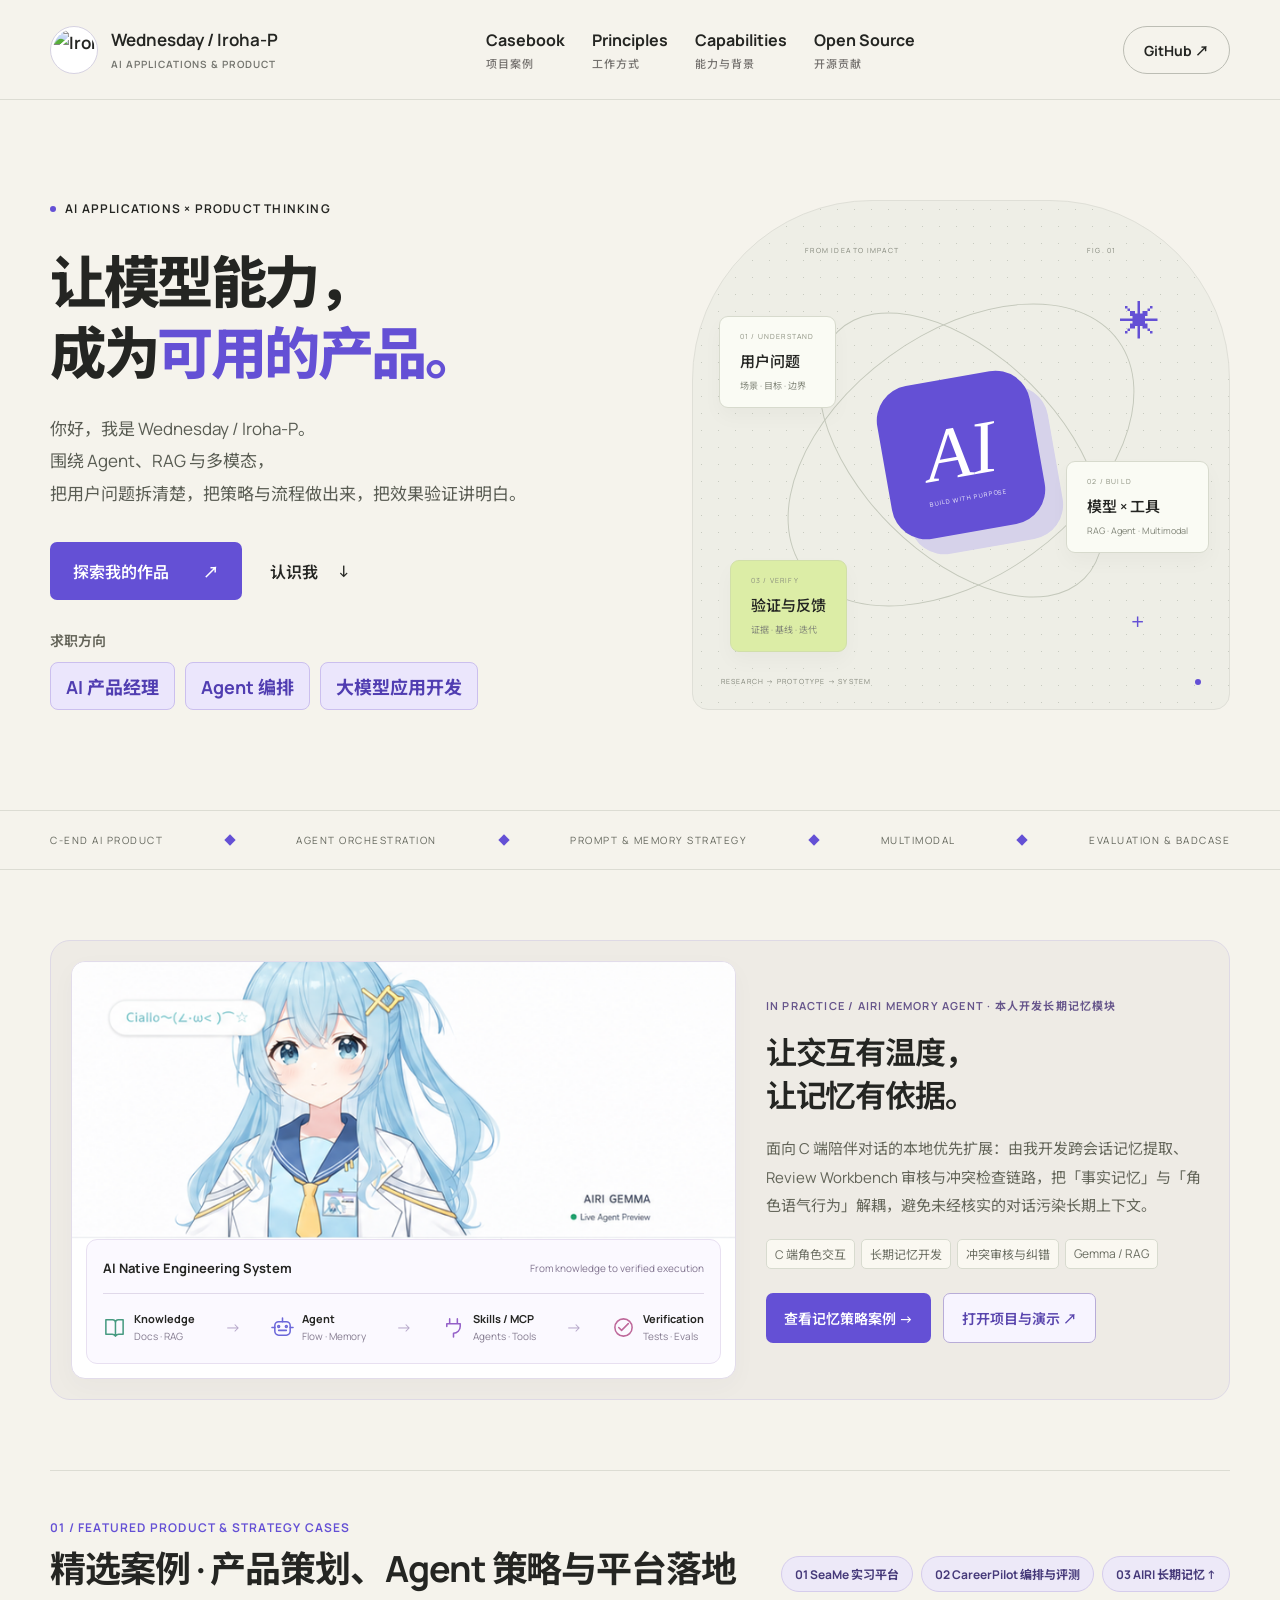
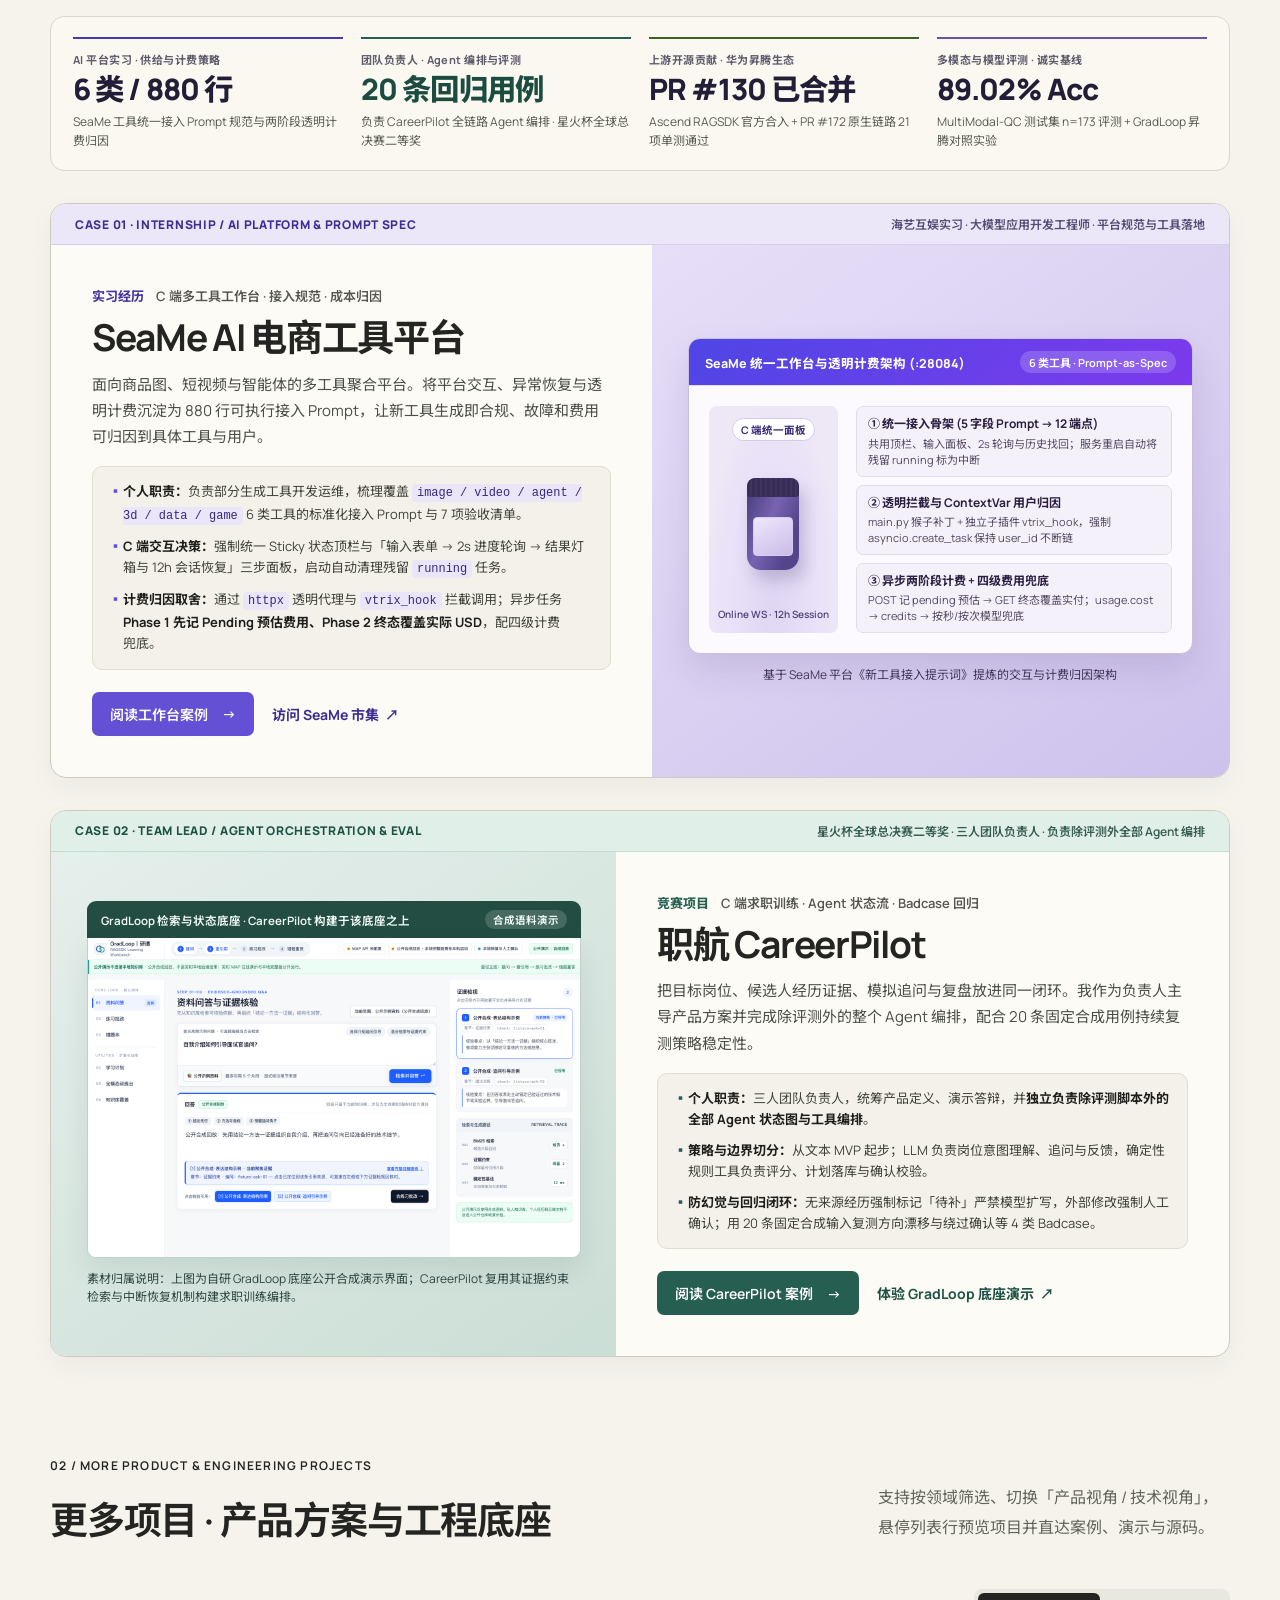
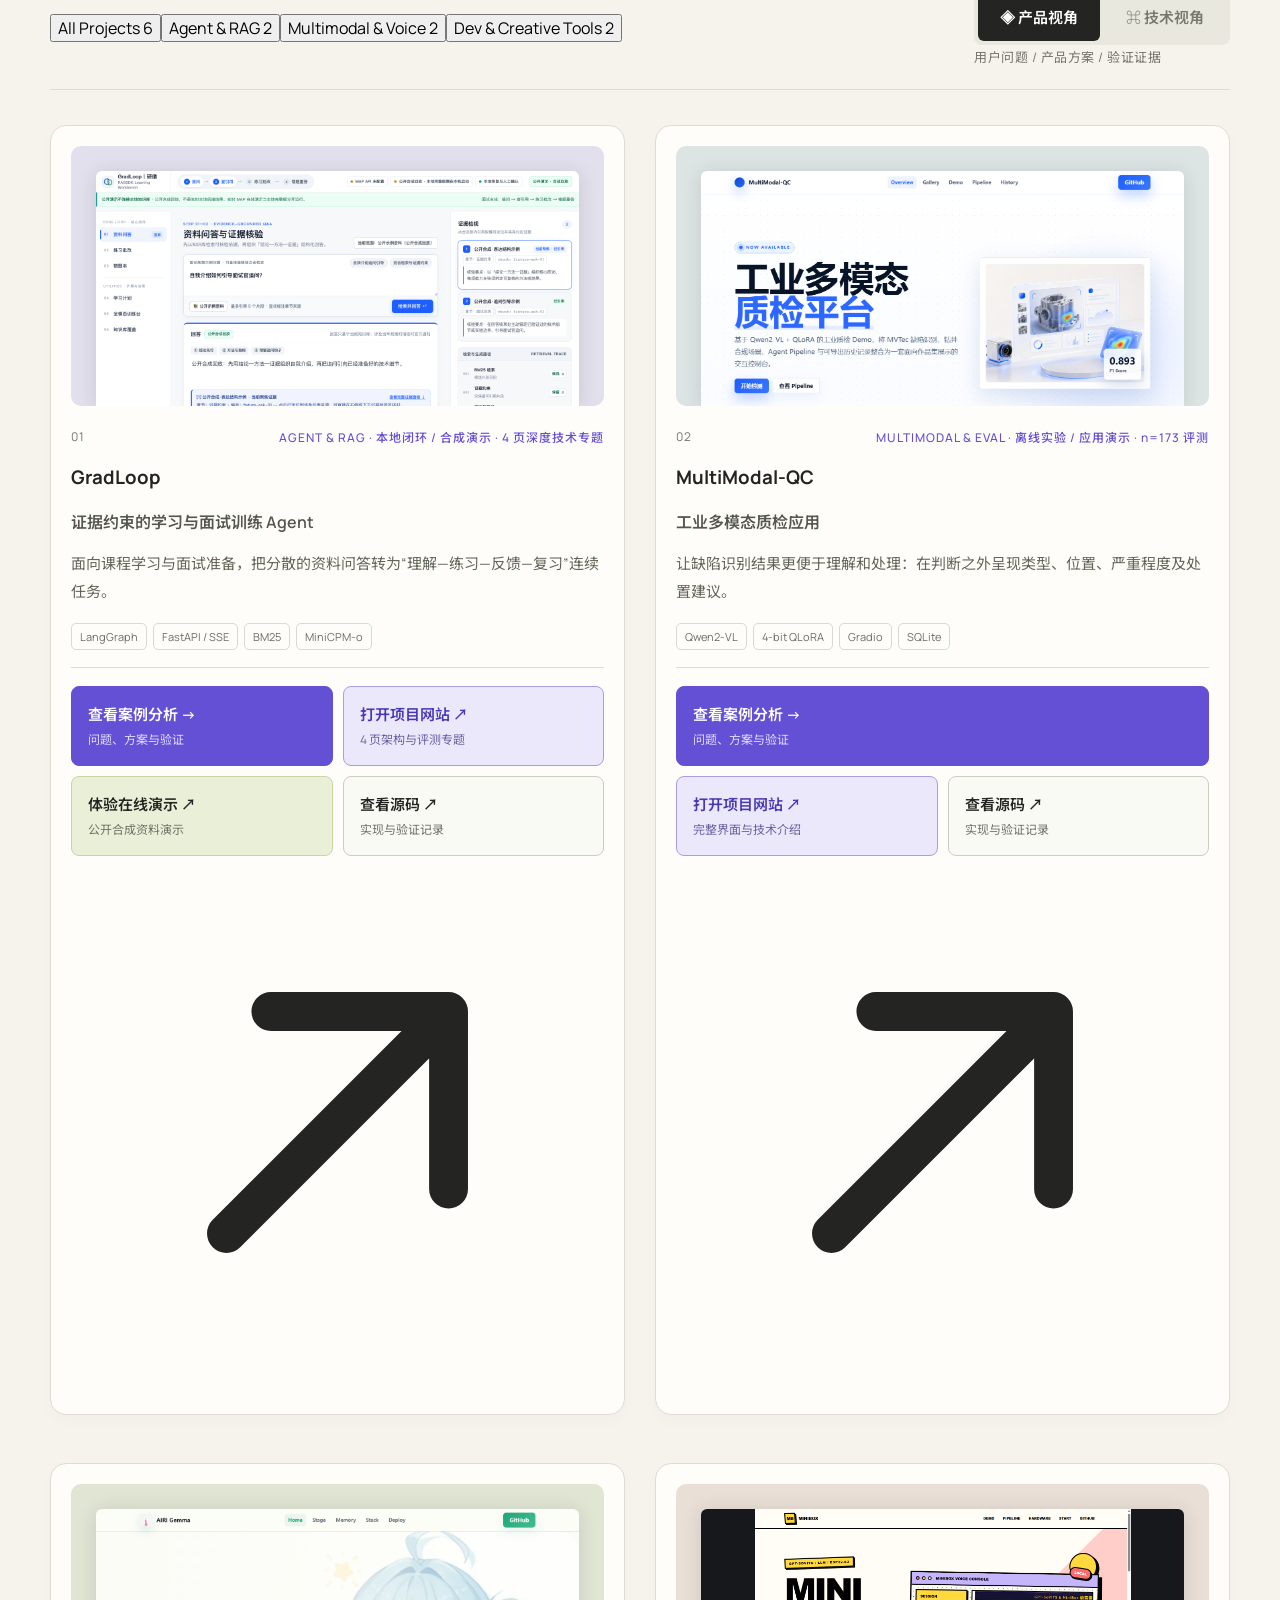
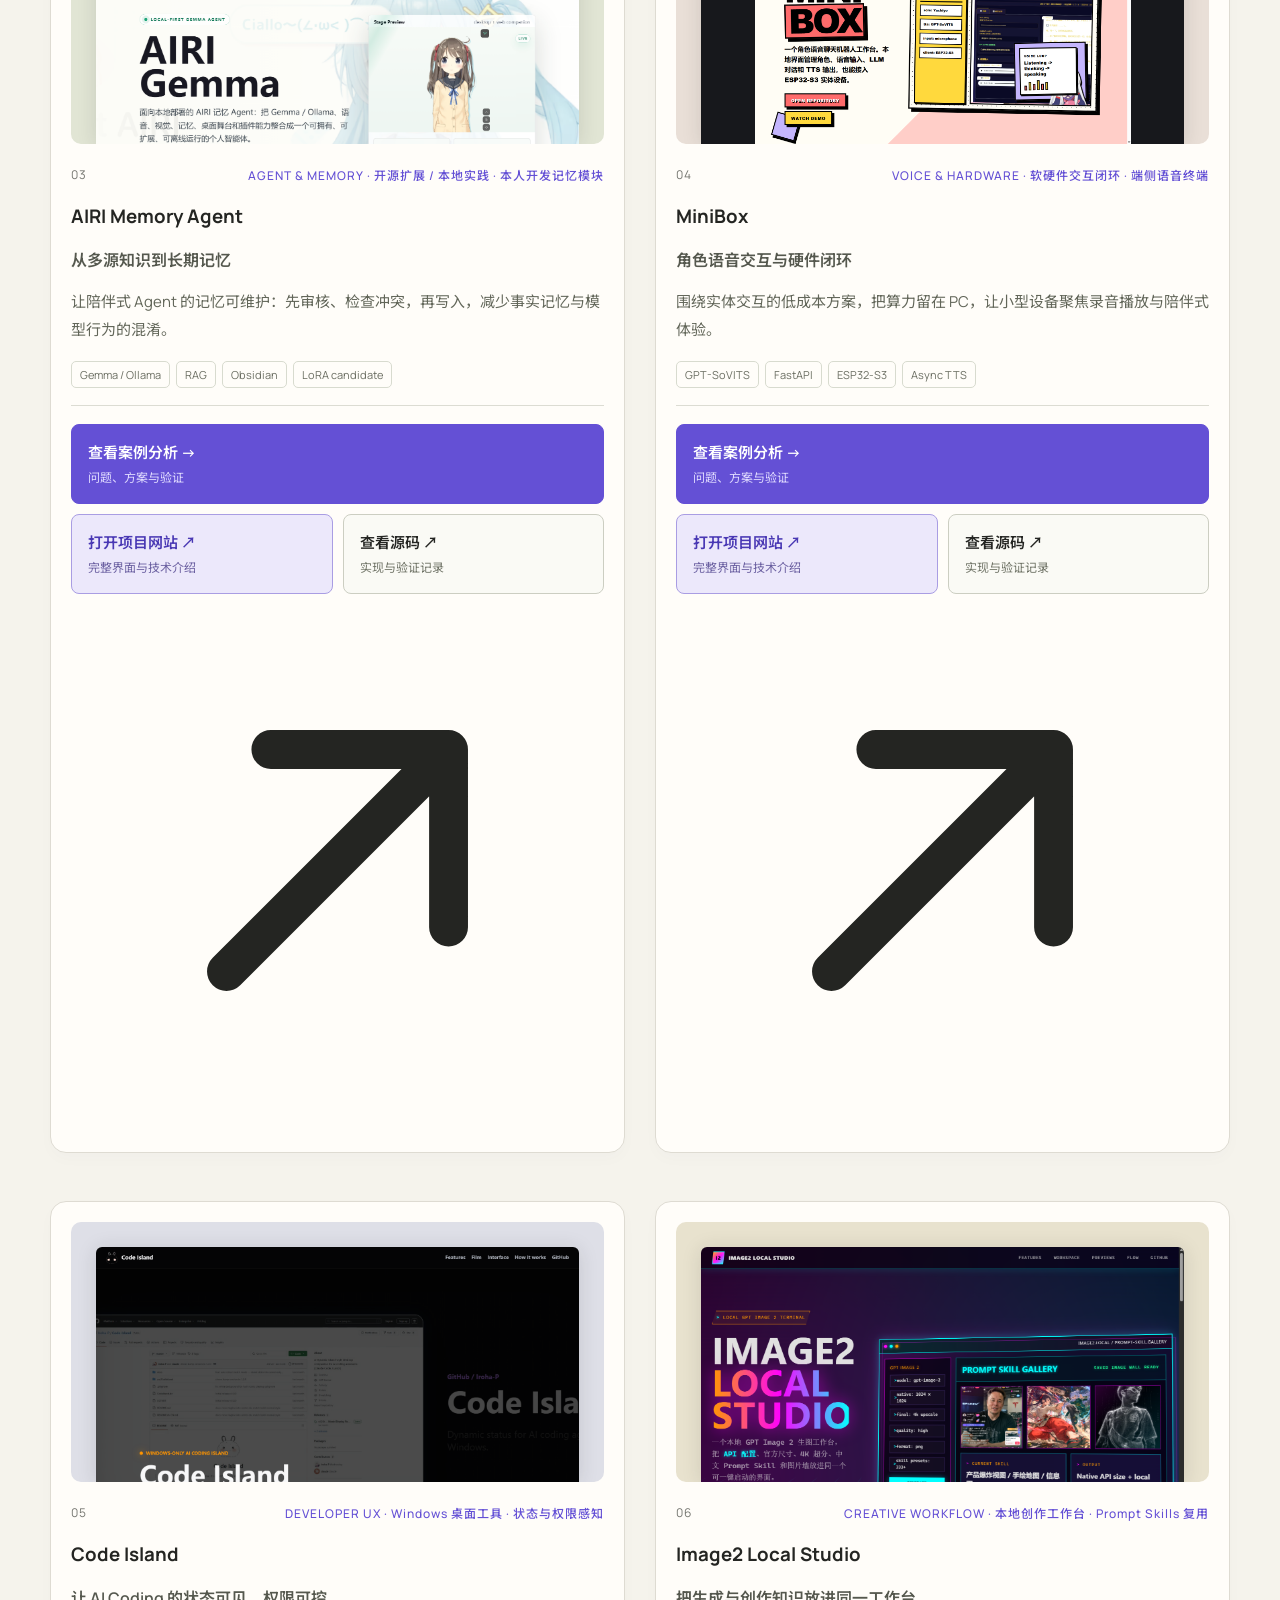
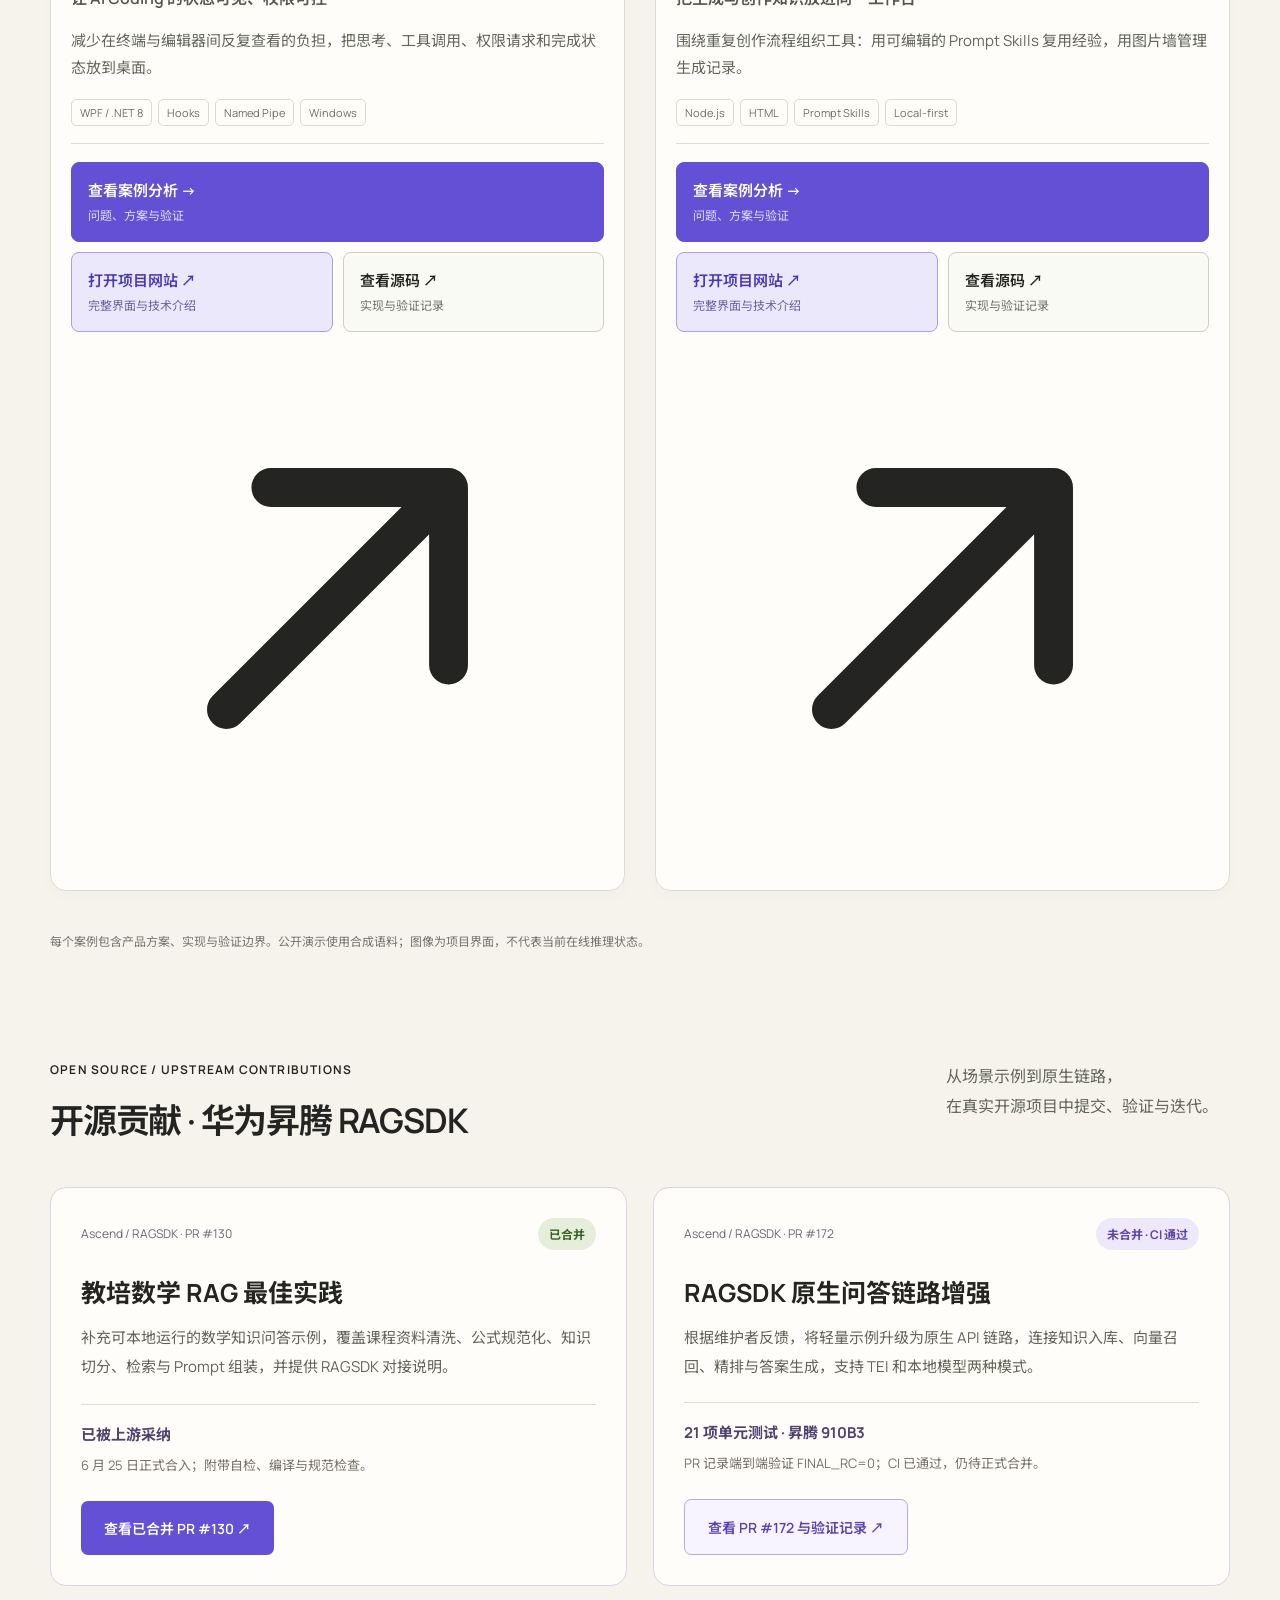
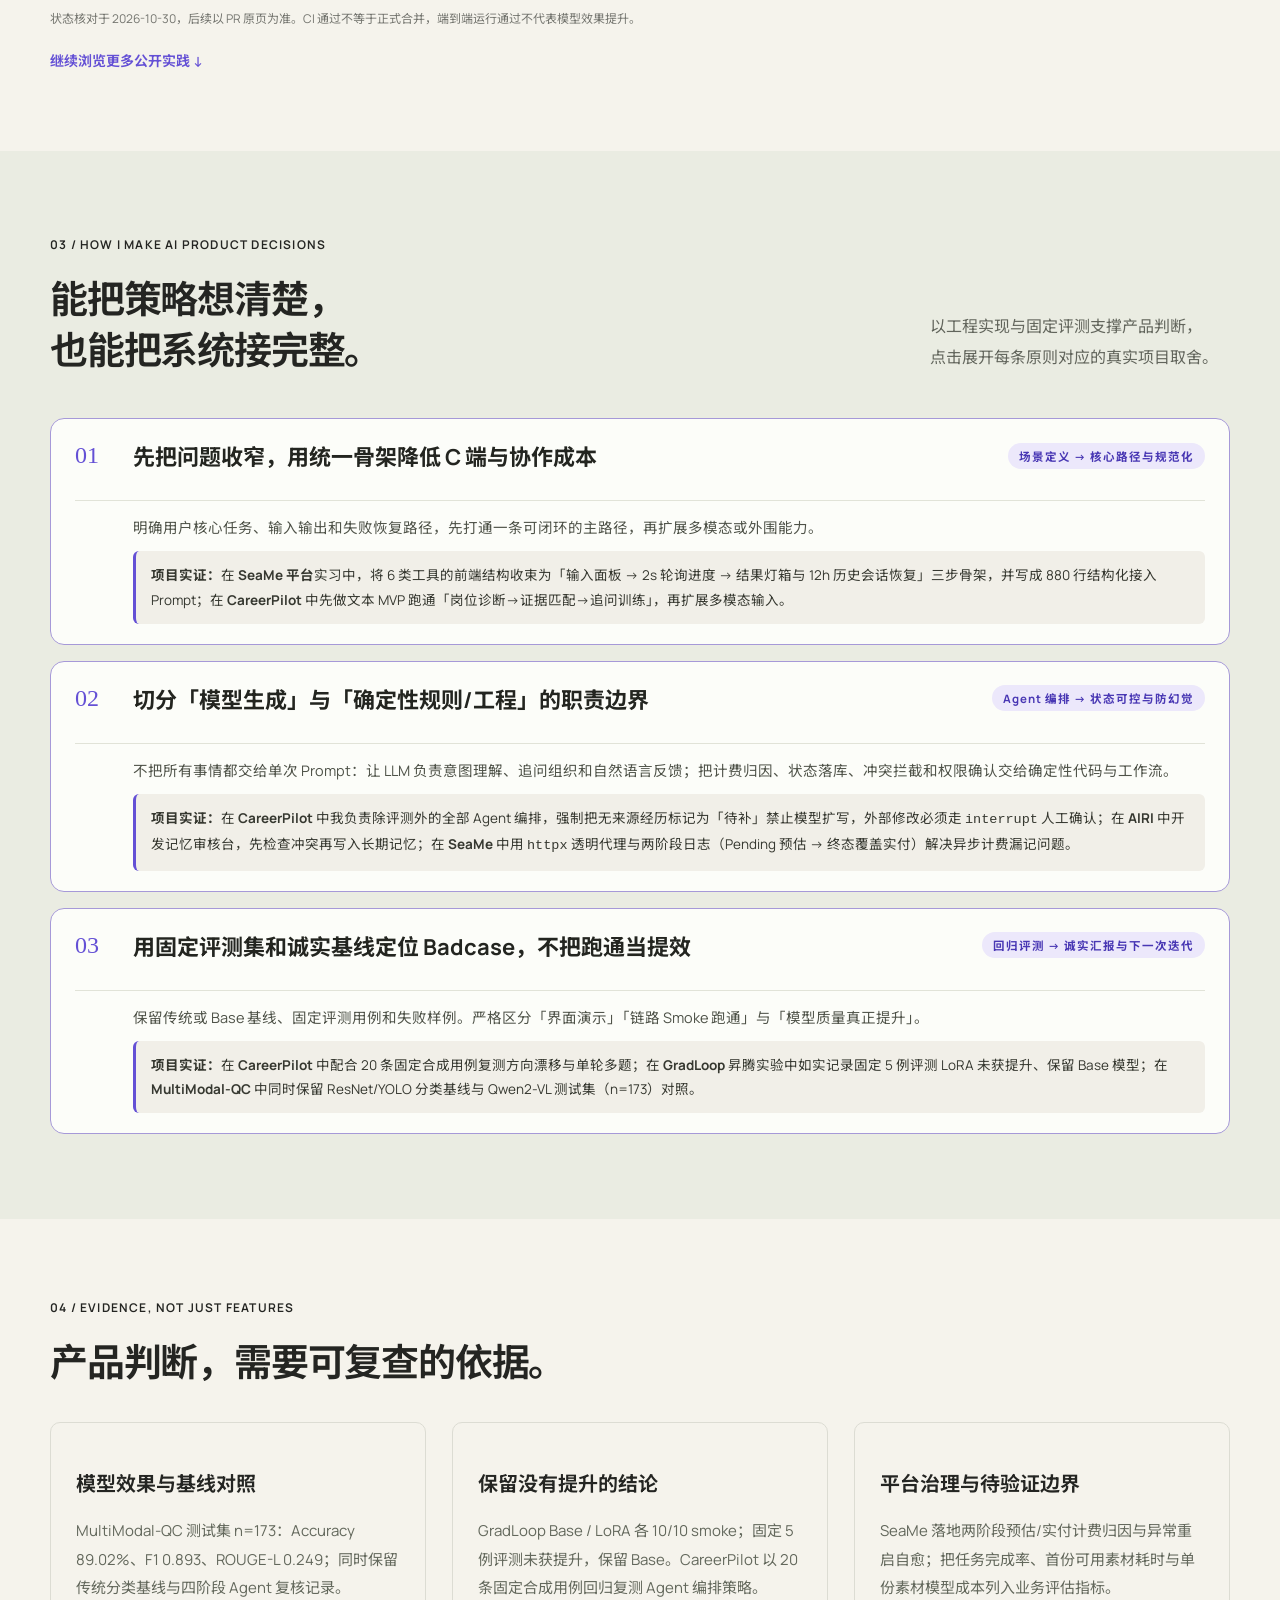
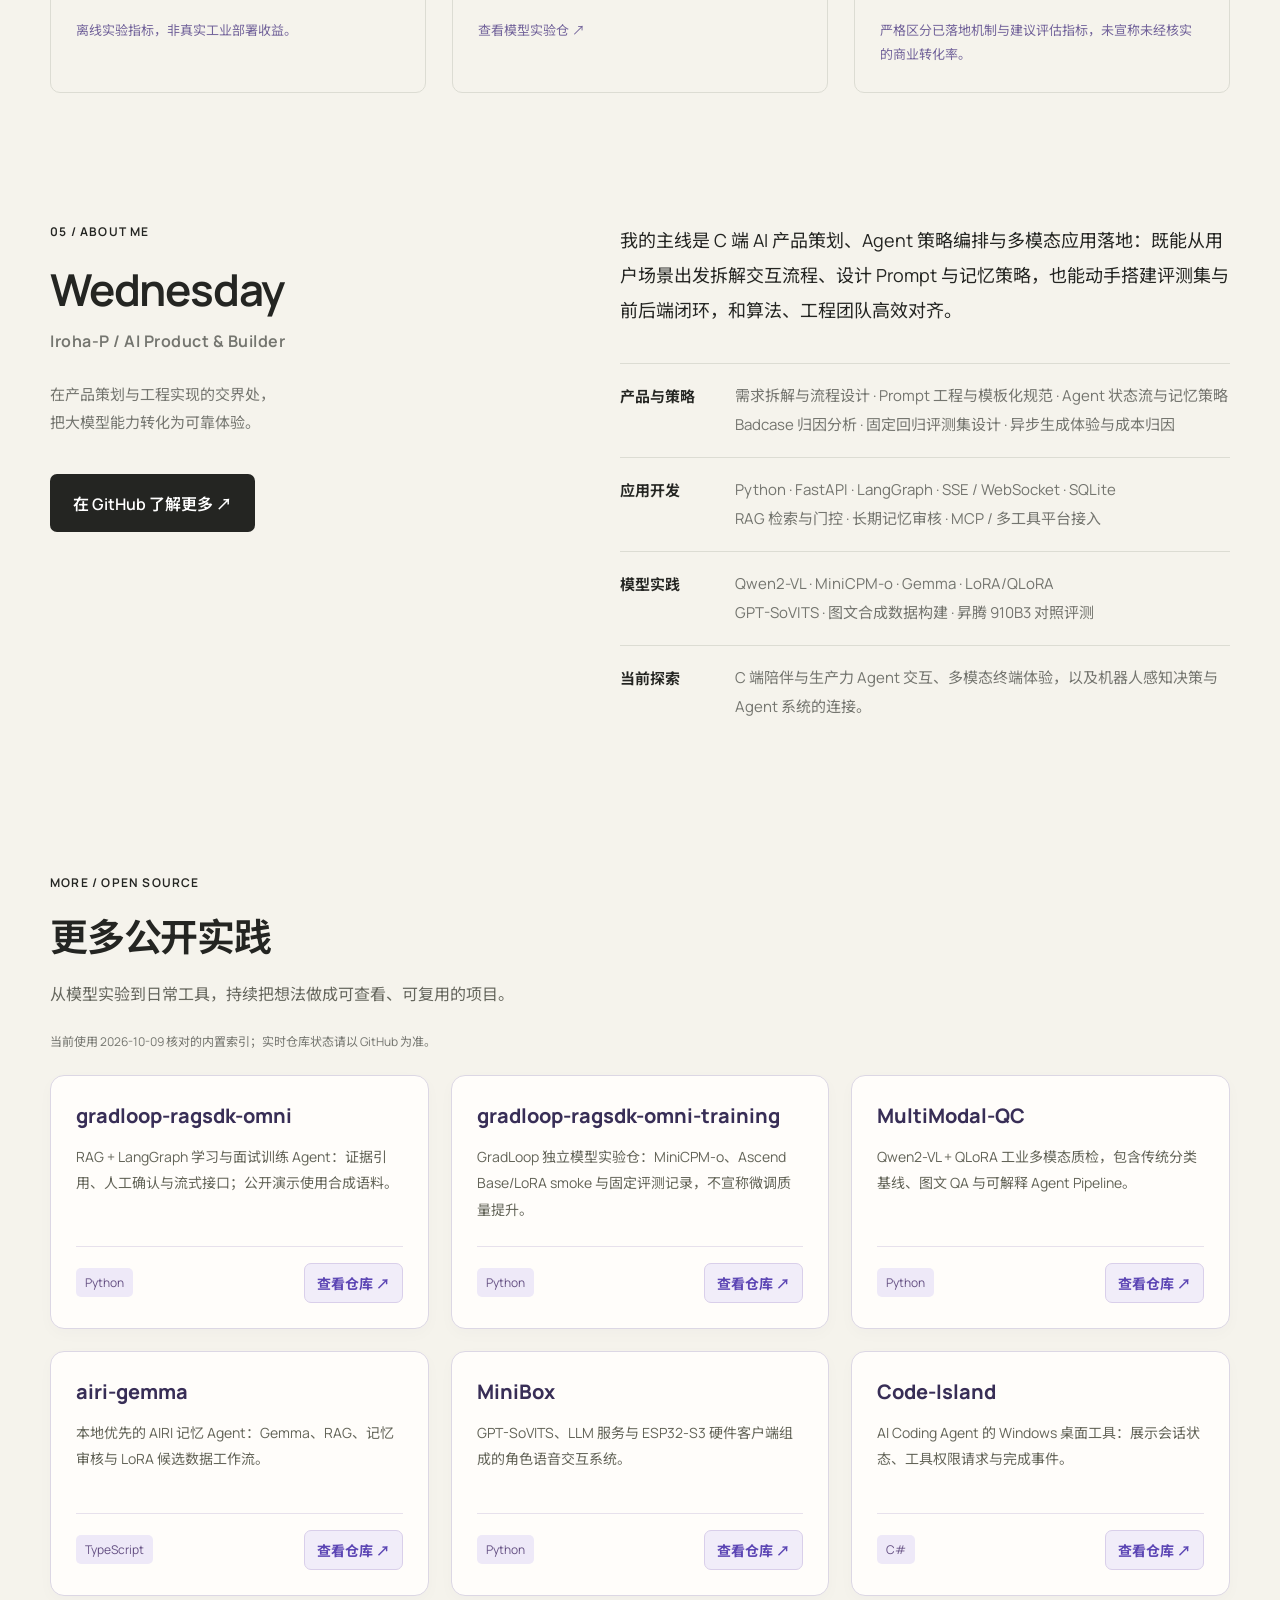
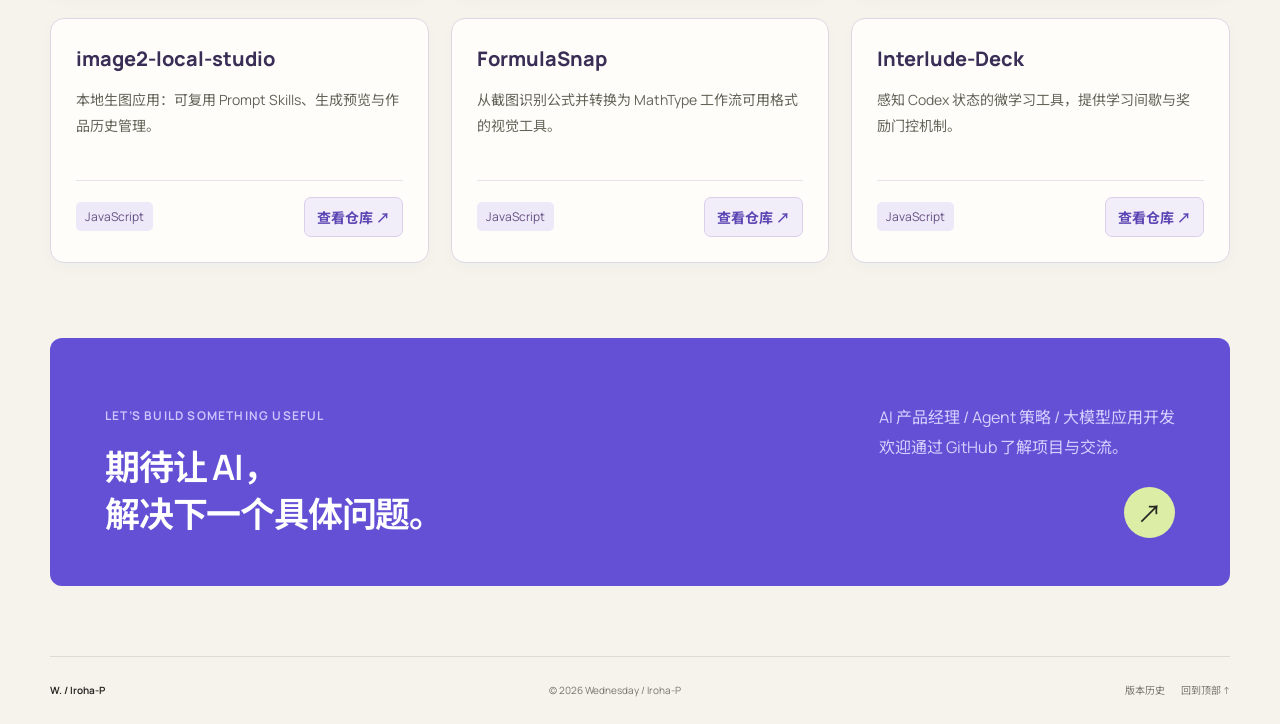
==== index.html @ 2928138f "Publish AI product manager portfolio baseline and GradLoop demo" ====
<!DOCTYPE html><html lang="zh-CN"><head><meta charset="UTF-8"><meta name="viewport" content="width=device-width,initial-scale=1"><meta name="theme-color" content="#f5f3ec"><title>Wednesday / Iroha-P | AI 产品 · 大模型应用 · Agent · 多模态</title><meta name="description" content="Wednesday / Iroha-P 的 AI 产品经理与大模型应用作品集。展示 AIRI 长期记忆交互、SeaMe AI 电商工具平台实习规范与职航 CareerPilot Agent 编排及回归评测。"><link rel="icon" href="https://avatars.githubusercontent.com/u/247766815?v=4"><link rel="stylesheet" href="styles.css">
<link rel="stylesheet" href="casebook.css"><link rel="preconnect" href="https://fonts.googleapis.com"><link rel="preconnect" href="https://fonts.gstatic.com" crossorigin><link href="https://fonts.googleapis.com/css2?family=Manrope:wght@400;500;600;700;800&family=Noto+Sans+SC:wght@400;500;600;700;800&display=swap" rel="stylesheet"></head><body>
<a class="skip" href="#featured">跳到精选案例</a>
<header><a class="brand" href="#"><img class="brand-avatar" src="https://avatars.githubusercontent.com/u/247766815?v=4" alt="Iroha-P 头像" width="48" height="48"><span>Wednesday / Iroha-P<small>AI APPLICATIONS & PRODUCT</small></span></a><nav aria-label="主导航"><a href="#featured">Casebook<small>项目案例</small></a><a href="#approach">Principles<small>工作方式</small></a><a href="#about">Capabilities<small>能力与背景</small></a><a href="#contributions">Open Source<small>开源贡献</small></a></nav><a class="nav-git" href="https://github.com/Iroha-P" target="_blank" rel="noopener">GitHub ↗</a></header>
<main>
<section class="hero wrap"><div class="hero-copy"><div class="eyebrow"><span class="dot"></span> AI APPLICATIONS × PRODUCT THINKING</div><h1>让模型能力，<br>成为<span>可用的产品。</span></h1><p class="intro">你好，我是 Wednesday / Iroha-P。<br>围绕 Agent、RAG 与多模态，<br>把用户问题拆清楚，把策略与流程做出来，把效果验证讲明白。</p><div class="hero-actions"><a class="button primary" href="#featured">探索我的作品 <span>↗</span></a><a class="text-link" href="#about">认识我 <span>↓</span></a></div><div class="roleline"><span>求职方向</span><strong>AI 产品经理</strong><strong>Agent 编排</strong><strong>大模型应用开发</strong></div></div>
<div class="hero-art" aria-label="从用户问题、知识和模型，到可验证应用的概念图"><div class="art-top"><span>FROM IDEA TO IMPACT</span><span>FIG. 01</span></div><div class="orbit orbit-a"></div><div class="orbit orbit-b"></div><div class="art-label label-a"><span>01 / UNDERSTAND</span><b>用户问题</b><small>场景 · 目标 · 边界</small></div><div class="core"><span>AI</span><small>BUILD WITH PURPOSE</small></div><div class="art-label label-b"><span>02 / BUILD</span><b>模型 × 工具</b><small>RAG · Agent · Multimodal</small></div><div class="art-label label-c"><span>03 / VERIFY</span><b>验证与反馈</b><small>证据 · 基线 · 迭代</small></div><span class="spark spark-a">✳</span><span class="spark spark-b">+</span><div class="art-bottom"><span>RESEARCH → PROTOTYPE → SYSTEM</span><span class="tiny-dot"></span></div></div></section>
<div class="ticker"><div class="wrap"><span>C-END AI PRODUCT</span><b>✳</b><span>AGENT ORCHESTRATION</span><b>✳</b><span>PROMPT &amp; MEMORY STRATEGY</span><b>✳</b><span>MULTIMODAL</span><b>✳</b><span>EVALUATION &amp; BADCASE</span></div></div>
<section class="wrap airi-feature" id="airi" aria-labelledby="airi-feature-title"><div class="airi-feature-image"><img src="assets/hero-airi-character-original.png" alt="AIRI 蓝发角色形象" width="1000" height="650" loading="lazy"><div class="airi-system-panel" aria-label="AI Native Engineering System：知识、智能体、工具与验证"><div class="airi-system-heading"><strong>AI Native Engineering System</strong><small>From knowledge to verified execution</small></div><div class="airi-system-flow"><div class="airi-system-node node-0"><svg viewBox="0 0 24 24" fill="none" stroke="currentColor" stroke-width="1.6" stroke-linecap="round" stroke-linejoin="round" aria-hidden="true"><path d="M3 4h7a3 3 0 0 1 3 3v14a4 4 0 0 0-4-2H3zM13 7a3 3 0 0 1 3-3h5v15h-4a4 4 0 0 0-4 2"/></svg><span><strong>Knowledge</strong><small>Docs · RAG</small></span></div><span class="airi-system-arrow" aria-hidden="true">→</span><div class="airi-system-node node-1"><svg viewBox="0 0 24 24" fill="none" stroke="currentColor" stroke-width="1.6" stroke-linecap="round" stroke-linejoin="round" aria-hidden="true"><rect x="4" y="6" width="16" height="14" rx="4"/><path d="M12 2v4M1 12h3m16 0h3M8 15h8"/><circle cx="8" cy="11" r="1"/><circle cx="16" cy="11" r="1"/></svg><span><strong>Agent</strong><small>Flow · Memory</small></span></div><span class="airi-system-arrow" aria-hidden="true">→</span><div class="airi-system-node node-2"><svg viewBox="0 0 24 24" fill="none" stroke="currentColor" stroke-width="1.6" stroke-linecap="round" stroke-linejoin="round" aria-hidden="true"><path d="M8 3v5m8-5v5M5 8h14v3a7 7 0 0 1-7 7v4m-7-11V8m14 3V8"/></svg><span><strong>Skills / MCP</strong><small>Agents · Tools</small></span></div><span class="airi-system-arrow" aria-hidden="true">→</span><div class="airi-system-node node-3"><svg viewBox="0 0 24 24" fill="none" stroke="currentColor" stroke-width="1.6" stroke-linecap="round" stroke-linejoin="round" aria-hidden="true"><circle cx="12" cy="12" r="9"/><path d="m7 12 3 3 7-7"/></svg><span><strong>Verification</strong><small>Tests · Evals</small></span></div></div></div></div><div class="airi-feature-copy"><div class="eyebrow">IN PRACTICE / AIRI MEMORY AGENT · 本人开发长期记忆模块</div><h2 id="airi-feature-title">让交互有温度，<br>让记忆有依据。</h2><p>面向 C 端陪伴对话的本地优先扩展：由我开发跨会话记忆提取、Review Workbench 审核与冲突检查链路，把「事实记忆」与「角色语气行为」解耦，避免未经核实的对话污染长期上下文。</p><div class="tags"><span>C 端角色交互</span><span>长期记忆开发</span><span>冲突审核与纠错</span><span>Gemma / RAG</span></div><div class="airi-feature-actions"><a class="button primary" href="cases/airi-memory.html">查看记忆策略案例 →</a><a class="button airi-site" href="https://iroha-p.github.io/airi-gemma/" target="_blank" rel="noopener">打开项目与演示 ↗</a></div></div></section>

<section id="featured" class="wrap featured-work" aria-labelledby="featured-title">
  <div class="featured-heading">
    <div>
      <div class="eyebrow">01 / FEATURED PRODUCT &amp; STRATEGY CASES</div>
      <h2 id="featured-title">精选案例 · 产品策划、Agent 策略与平台落地</h2>
    </div>
    <nav class="featured-index" aria-label="精选案例索引">
      <a href="#commerce-case">01 SeaMe 实习平台</a>
      <a href="#career-case">02 CareerPilot 编排与评测</a>
      <a href="#airi">03 AIRI 长期记忆 ↑</a>
    </nav>
  </div>

  <div class="evidence-strip" aria-label="核心能力与验证证据速览">
    <a class="evidence-stat" href="#commerce-case">
      <span class="stat-kicker">AI 平台实习 · 供给与计费策略</span>
      <strong>6 类 / 880 行</strong>
      <small>SeaMe 工具统一接入 Prompt 规范与两阶段透明计费归因</small>
    </a>
    <a class="evidence-stat" href="#career-case">
      <span class="stat-kicker">团队负责人 · Agent 编排与评测</span>
      <strong>20 条回归用例</strong>
      <small>负责 CareerPilot 全链路 Agent 编排 · 星火杯全球总决赛二等奖</small>
    </a>
    <a class="evidence-stat" href="#contributions">
      <span class="stat-kicker">上游开源贡献 · 华为昇腾生态</span>
      <strong>PR #130 已合并</strong>
      <small>Ascend RAGSDK 官方合入 + PR #172 原生链路 21 项单测通过</small>
    </a>
    <a class="evidence-stat" href="#evidence">
      <span class="stat-kicker">多模态与模型评测 · 诚实基线</span>
      <strong>89.02% Acc</strong>
      <small>MultiModal-QC 测试集 n=173 评测 + GradLoop 昇腾对照实验</small>
    </a>
  </div>

  <div class="featured-list">
    <article id="commerce-case" class="featured-case" data-cursor-label="VIEW CASE">
      <div class="case-folder-bar">
        <span class="folder-tab">CASE 01 · INTERNSHIP / AI PLATFORM &amp; PROMPT SPEC</span>
        <span class="folder-meta">海艺互娱实习 · 大模型应用开发工程师 · 平台规范与工具落地</span>
      </div>
      <div class="featured-case-grid">
        <div class="featured-copy">
          <p class="featured-context">实习经历 <span>C 端多工具工作台 · 接入规范 · 成本归因</span></p>
          <h3>SeaMe AI <span class="nowrap">电商工具平台</span></h3>
          <p class="featured-summary">面向商品图、短视频与智能体的多工具聚合平台。将平台交互、异常恢复与透明计费沉淀为 880 行可执行接入 Prompt，让新工具生成即合规、故障和费用可归因到具体工具与用户。</p>
          <ul class="case-highlights">
            <li><strong>个人职责：</strong>负责部分生成工具开发运维，梳理覆盖 <code>image / video / agent / 3d / data / game</code> 6 类工具的标准化接入 Prompt 与 7 项验收清单。</li>
            <li><strong>C 端交互决策：</strong>强制统一 Sticky 状态顶栏与「输入表单 → 2s 进度轮询 → 结果灯箱与 12h 会话恢复」三步面板，启动自动清理残留 <code>running</code> 任务。</li>
            <li><strong>计费归因取舍：</strong>通过 <code>httpx</code> 透明代理与 <code>vtrix_hook</code> 拦截调用；异步任务 <strong>Phase 1 先记 Pending 预估费用、Phase 2 终态覆盖实际 USD</strong>，配四级计费兜底。</li>
          </ul>
          <div class="featured-actions">
            <a class="button primary" href="cases/ecommerce-ai-tools.html">阅读工作台案例 <span aria-hidden="true">→</span></a>
            <a class="text-link" href="https://www.seame.ai/zh/" target="_blank" rel="noopener">访问 SeaMe 市集 <span aria-hidden="true">↗</span></a>
          </div>
        </div>
        <figure class="featured-visual commerce-visual">
          <div class="commerce-board">
            <div class="commerce-board-header">
              <span>SeaMe 统一工作台与透明计费架构 (:28084)</span>
              <span class="board-badge">6 类工具 · Prompt-as-Spec</span>
            </div>
            <div class="commerce-board-body">
              <div class="sample-product" aria-hidden="true">
                <span class="sample-tag">C 端统一面板</span>
                <i></i>
                <small>Online WS · 12h Session</small>
              </div>
              <ol class="commerce-states">
                <li><strong>① 统一接入骨架 (5 字段 Prompt → 12 端点)</strong><small>共用顶栏、输入面板、2s 轮询与历史找回；服务重启自动将残留 running 标为中断</small></li>
                <li><strong>② 透明拦截与 ContextVar 用户归因</strong><small>main.py 猴子补丁 + 独立子插件 vtrix_hook，强制 asyncio.create_task 保持 user_id 不断链</small></li>
                <li><strong>③ 异步两阶段计费 + 四级费用兜底</strong><small>POST 记 pending 预估 → GET 终态覆盖实付；usage.cost → credits → 按秒/按次模型兜底</small></li>
              </ol>
            </div>
          </div>
          <figcaption class="visual-caption">基于 SeaMe 平台《新工具接入提示词》提炼的交互与计费归因架构</figcaption>
        </figure>
      </div>
    </article>

    <article id="career-case" class="featured-case career-case" data-cursor-label="VIEW CASE">
      <div class="case-folder-bar">
        <span class="folder-tab">CASE 02 · TEAM LEAD / AGENT ORCHESTRATION &amp; EVAL</span>
        <span class="folder-meta">星火杯全球总决赛二等奖 · 三人团队负责人 · 负责除评测外全部 Agent 编排</span>
      </div>
      <div class="featured-case-grid">
        <div class="featured-copy">
          <p class="featured-context">竞赛项目 <span>C 端求职训练 · Agent 状态流 · Badcase 回归</span></p>
          <h3>职航 CareerPilot</h3>
          <p class="featured-summary">把目标岗位、候选人经历证据、模拟追问与复盘放进同一闭环。我作为负责人主导产品方案并完成除评测外的整个 Agent 编排，配合 20 条固定合成用例持续复测策略稳定性。</p>
          <ul class="case-highlights">
            <li><strong>个人职责：</strong>三人团队负责人，统筹产品定义、演示答辩，并<strong>独立负责除评测脚本外的全部 Agent 状态图与工具编排</strong>。</li>
            <li><strong>策略与边界切分：</strong>从文本 MVP 起步；LLM 负责岗位意图理解、追问与反馈，确定性规则工具负责评分、计划落库与确认校验。</li>
            <li><strong>防幻觉与回归闭环：</strong>无来源经历强制标记「待补」严禁模型扩写，外部修改强制人工确认；用 20 条固定合成输入复测方向漂移与绕过确认等 4 类 Badcase。</li>
          </ul>
          <div class="featured-actions">
            <a class="button primary" href="cases/careerpilot.html">阅读 CareerPilot 案例 <span aria-hidden="true">→</span></a>
            <a class="text-link" href="demo/gradloop/" target="_blank" rel="noopener">体验 GradLoop 底座演示 <span aria-hidden="true">↗</span></a>
          </div>
        </div>
        <figure class="featured-visual career-visual">
          <div class="visual-window-bar">
            <span>GradLoop 检索与状态底座 · CareerPilot 构建于该底座之上</span>
            <span>合成语料演示</span>
          </div>
          <img src="assets/gradloop-public-qa.png" alt="GradLoop 底座展示问答和资料来源的公开演示界面" width="1440" height="1024" loading="lazy">
          <figcaption>素材归属说明：上图为自研 GradLoop 底座公开合成演示界面；CareerPilot 复用其证据约束检索与中断恢复机制构建求职训练编排。</figcaption>
        </figure>
      </div>
    </article>
  </div>
</section>

<section class="wrap work" id="work"><div class="section-head"><div><div class="eyebrow">02 / MORE PRODUCT &amp; ENGINEERING PROJECTS</div><h2>更多项目 · 产品方案与工程底座</h2></div><p>支持按领域筛选、切换「产品视角 / 技术视角」，<br>悬停列表行预览项目并直达案例、演示与源码。</p></div><div class="work-toolbar few-filter-bar"><div class="few-filter-group" role="group" aria-label="按项目领域筛选"><button type="button" class="filter-pill is-active" data-filter="all">All Projects <span>6</span></button><button type="button" class="filter-pill" data-filter="agent">Agent &amp; RAG <span>2</span></button><button type="button" class="filter-pill" data-filter="multimodal">Multimodal &amp; Voice <span>2</span></button><button type="button" class="filter-pill" data-filter="tooling">Dev &amp; Creative Tools <span>2</span></button></div><div class="work-view-group"><div class="tabs" role="tablist" aria-label="作品阅读视角"><button id="pm-tab" role="tab" aria-selected="true" aria-controls="projects" data-role="pm">◈ 产品视角</button><button id="dev-tab" role="tab" aria-selected="false" aria-controls="projects" data-role="dev" tabindex="-1">⌘ 技术视角</button></div><span id="view-note">用户问题 / 产品方案 / 验证证据</span></div></div><div id="projects" class="projects few-launches-list" role="tabpanel" aria-labelledby="pm-tab"><article class="project-card few-launch-row" data-category="agent" data-cursor-label="VIEW WORK"><div class="row-glow" aria-hidden="true"></div><a class="project-media" style="--color:#e3e0ed;display:block" href="cases/gradloop.html" aria-label="查看 GradLoop 案例"><img src="assets/gradloop-public-qa.png" alt="GradLoop 项目界面截图" loading="lazy" width="1000" height="650"></a><div class="few-row-main"><div class="project-topline"><span class="case-number index">01</span><b>AGENT &amp; RAG · 本地闭环 / 合成演示 · 4 页深度技术专题</b></div><div class="few-row-heading"><h3>GradLoop</h3><p class="project-sub">证据约束的学习与面试训练 Agent</p></div><p class="project-copy" data-product="面向课程学习与面试准备，把分散的资料问答转为“理解—练习—反馈—复习”连续任务。" data-engineering="以可追溯检索连接问答、计划、练习与复习；保存跨请求业务状态，让执行过程可观察、可恢复。">面向课程学习与面试准备，把分散的资料问答转为“理解—练习—反馈—复习”连续任务。</p><div class="tags"><span>LangGraph</span><span>FastAPI / SSE</span><span>BM25</span><span>MiniCPM-o</span></div><div class="project-links"><a class="case-action" href="cases/gradloop.html"><span>查看案例分析 →</span><small>问题、方案与验证</small></a><a class="site-action" href="projects/gradloop/" target="_blank" rel="noopener"><span>打开项目网站 ↗</span><small>4 页架构与评测专题</small></a><a class="demo-action" href="demo/gradloop/" target="_blank" rel="noopener"><span>体验在线演示 ↗</span><small>公开合成资料演示</small></a><a class="repo" href="https://github.com/Iroha-P/gradloop-ragsdk-omni" target="_blank" rel="noopener"><span>查看源码 ↗</span><small>实现与验证记录</small></a></div></div><a class="few-row-arrow" href="cases/gradloop.html" aria-label="打开 GradLoop 案例详情"><svg viewBox="0 0 24 24" fill="none" stroke="currentColor" stroke-width="1.75" stroke-linecap="round" stroke-linejoin="round" aria-hidden="true"><path d="M7 17L17 7M9 7h8v8"/></svg></a></article><article class="project-card few-launch-row" data-category="multimodal" data-cursor-label="VIEW WORK"><div class="row-glow" aria-hidden="true"></div><a class="project-media" style="--color:#dde5e4;display:block" href="cases/multimodal-qc.html" aria-label="查看 MultiModal-QC 案例"><img src="assets/multimodal-qc.png" alt="MultiModal-QC 项目界面截图" loading="lazy" width="1000" height="650"></a><div class="few-row-main"><div class="project-topline"><span class="case-number index">02</span><b>MULTIMODAL &amp; EVAL · 离线实验 / 应用演示 · n=173 评测</b></div><div class="few-row-heading"><h3>MultiModal-QC</h3><p class="project-sub">工业多模态质检应用</p></div><p class="project-copy" data-product="让缺陷识别结果更便于理解和处理：在判断之外呈现类型、位置、严重程度及处置建议。" data-engineering="把 MVTec-AD 转为 1,725 条图文 QA，连接多模态训练、四阶段 Agent Pipeline 与推理结果记录。">让缺陷识别结果更便于理解和处理：在判断之外呈现类型、位置、严重程度及处置建议。</p><div class="tags"><span>Qwen2-VL</span><span>4-bit QLoRA</span><span>Gradio</span><span>SQLite</span></div><div class="project-links"><a class="case-action" href="cases/multimodal-qc.html"><span>查看案例分析 →</span><small>问题、方案与验证</small></a><a class="site-action" href="https://iroha-p.github.io/MultiModal-QC/" target="_blank" rel="noopener"><span>打开项目网站 ↗</span><small>完整界面与技术介绍</small></a><a class="repo" href="https://github.com/Iroha-P/MultiModal-QC" target="_blank" rel="noopener"><span>查看源码 ↗</span><small>实现与验证记录</small></a></div></div><a class="few-row-arrow" href="cases/multimodal-qc.html" aria-label="打开 MultiModal-QC 案例详情"><svg viewBox="0 0 24 24" fill="none" stroke="currentColor" stroke-width="1.75" stroke-linecap="round" stroke-linejoin="round" aria-hidden="true"><path d="M7 17L17 7M9 7h8v8"/></svg></a></article><article class="project-card few-launch-row" data-category="agent" data-cursor-label="VIEW WORK"><div class="row-glow" aria-hidden="true"></div><a class="project-media" style="--color:#e1e5d4;display:block" href="cases/airi-memory.html" aria-label="查看 AIRI Memory Agent 案例"><img src="assets/airi-gemma.png" alt="AIRI Memory Agent 项目界面截图" loading="lazy" width="1000" height="650"></a><div class="few-row-main"><div class="project-topline"><span class="case-number index">03</span><b>AGENT &amp; MEMORY · 开源扩展 / 本地实践 · 本人开发记忆模块</b></div><div class="few-row-heading"><h3>AIRI Memory Agent</h3><p class="project-sub">从多源知识到长期记忆</p></div><p class="project-copy" data-product="让陪伴式 Agent 的记忆可维护：先审核、检查冲突，再写入，减少事实记忆与模型行为的混淆。" data-engineering="连接本地反应、长期记忆与云端增强；将审核后的多源内容沉淀为记忆与训练候选数据。">让陪伴式 Agent 的记忆可维护：先审核、检查冲突，再写入，减少事实记忆与模型行为的混淆。</p><div class="tags"><span>Gemma / Ollama</span><span>RAG</span><span>Obsidian</span><span>LoRA candidate</span></div><div class="project-links"><a class="case-action" href="cases/airi-memory.html"><span>查看案例分析 →</span><small>问题、方案与验证</small></a><a class="site-action" href="https://iroha-p.github.io/airi-gemma/" target="_blank" rel="noopener"><span>打开项目网站 ↗</span><small>完整界面与技术介绍</small></a><a class="repo" href="https://github.com/Iroha-P/airi-gemma" target="_blank" rel="noopener"><span>查看源码 ↗</span><small>实现与验证记录</small></a></div></div><a class="few-row-arrow" href="cases/airi-memory.html" aria-label="打开 AIRI Memory Agent 案例详情"><svg viewBox="0 0 24 24" fill="none" stroke="currentColor" stroke-width="1.75" stroke-linecap="round" stroke-linejoin="round" aria-hidden="true"><path d="M7 17L17 7M9 7h8v8"/></svg></a></article><article class="project-card few-launch-row" data-category="multimodal" data-cursor-label="VIEW WORK"><div class="row-glow" aria-hidden="true"></div><a class="project-media media-contain" style="--color:#e9dfd7;display:block" href="cases/minibox.html" aria-label="查看 MiniBox 案例"><img src="assets/minibox.png" alt="MiniBox 项目界面截图" loading="lazy" width="1000" height="650"></a><div class="few-row-main"><div class="project-topline"><span class="case-number index">04</span><b>VOICE &amp; HARDWARE · 软硬件交互闭环 · 端侧语音终端</b></div><div class="few-row-heading"><h3>MiniBox</h3><p class="project-sub">角色语音交互与硬件闭环</p></div><p class="project-copy" data-product="围绕实体交互的低成本方案，把算力留在 PC，让小型设备聚焦录音播放与陪伴式体验。" data-engineering="将语音克隆封装为异步服务，打通端侧录音、PC 推理和端侧播放，连接多轮角色对话。">围绕实体交互的低成本方案，把算力留在 PC，让小型设备聚焦录音播放与陪伴式体验。</p><div class="tags"><span>GPT-SoVITS</span><span>FastAPI</span><span>ESP32-S3</span><span>Async TTS</span></div><div class="project-links"><a class="case-action" href="cases/minibox.html"><span>查看案例分析 →</span><small>问题、方案与验证</small></a><a class="site-action" href="https://iroha-p.github.io/MiniBox/" target="_blank" rel="noopener"><span>打开项目网站 ↗</span><small>完整界面与技术介绍</small></a><a class="repo" href="https://github.com/Iroha-P/MiniBox" target="_blank" rel="noopener"><span>查看源码 ↗</span><small>实现与验证记录</small></a></div></div><a class="few-row-arrow" href="cases/minibox.html" aria-label="打开 MiniBox 案例详情"><svg viewBox="0 0 24 24" fill="none" stroke="currentColor" stroke-width="1.75" stroke-linecap="round" stroke-linejoin="round" aria-hidden="true"><path d="M7 17L17 7M9 7h8v8"/></svg></a></article><article class="project-card few-launch-row" data-category="tooling" data-cursor-label="VIEW WORK"><div class="row-glow" aria-hidden="true"></div><a class="project-media" style="--color:#dedfe7;display:block" href="cases/code-island.html" aria-label="查看 Code Island 案例"><img src="assets/code-island.png" alt="Code Island 项目界面截图" loading="lazy" width="1000" height="650"></a><div class="few-row-main"><div class="project-topline"><span class="case-number index">05</span><b>DEVELOPER UX · Windows 桌面工具 · 状态与权限感知</b></div><div class="few-row-heading"><h3>Code Island</h3><p class="project-sub">让 AI Coding 的状态可见、权限可控</p></div><p class="project-copy" data-product="减少在终端与编辑器间反复查看的负担，把思考、工具调用、权限请求和完成状态放到桌面。" data-engineering="以 Hook、Python 和 Named Pipe 解耦 Agent 事件与桌面 UI，集中展示多会话运行状态。">减少在终端与编辑器间反复查看的负担，把思考、工具调用、权限请求和完成状态放到桌面。</p><div class="tags"><span>WPF / .NET 8</span><span>Hooks</span><span>Named Pipe</span><span>Windows</span></div><div class="project-links"><a class="case-action" href="cases/code-island.html"><span>查看案例分析 →</span><small>问题、方案与验证</small></a><a class="site-action" href="https://iroha-p.github.io/Code-Island/" target="_blank" rel="noopener"><span>打开项目网站 ↗</span><small>完整界面与技术介绍</small></a><a class="repo" href="https://github.com/Iroha-P/Code-Island" target="_blank" rel="noopener"><span>查看源码 ↗</span><small>实现与验证记录</small></a></div></div><a class="few-row-arrow" href="cases/code-island.html" aria-label="打开 Code Island 案例详情"><svg viewBox="0 0 24 24" fill="none" stroke="currentColor" stroke-width="1.75" stroke-linecap="round" stroke-linejoin="round" aria-hidden="true"><path d="M7 17L17 7M9 7h8v8"/></svg></a></article><article class="project-card few-launch-row" data-category="tooling" data-cursor-label="VIEW WORK"><div class="row-glow" aria-hidden="true"></div><a class="project-media" style="--color:#e8e2ce;display:block" href="cases/image-studio.html" aria-label="查看 Image2 Local Studio 案例"><img src="assets/image2-local-studio.png" alt="Image2 Local Studio 项目界面截图" loading="lazy" width="1000" height="650"></a><div class="few-row-main"><div class="project-topline"><span class="case-number index">06</span><b>CREATIVE WORKFLOW · 本地创作工作台 · Prompt Skills 复用</b></div><div class="few-row-heading"><h3>Image2 Local Studio</h3><p class="project-sub">把生成与创作知识放进同一工作台</p></div><p class="project-copy" data-product="围绕重复创作流程组织工具：用可编辑的 Prompt Skills 复用经验，用图片墙管理生成记录。" data-engineering="整合 API 配置、尺寸选择、生成预览、4K 超分与图片墙，形成可一键启动的本地工作台。">围绕重复创作流程组织工具：用可编辑的 Prompt Skills 复用经验，用图片墙管理生成记录。</p><div class="tags"><span>Node.js</span><span>HTML</span><span>Prompt Skills</span><span>Local-first</span></div><div class="project-links"><a class="case-action" href="cases/image-studio.html"><span>查看案例分析 →</span><small>问题、方案与验证</small></a><a class="site-action" href="https://iroha-p.github.io/image2-local-studio/" target="_blank" rel="noopener"><span>打开项目网站 ↗</span><small>完整界面与技术介绍</small></a><a class="repo" href="https://github.com/Iroha-P/image2-local-studio" target="_blank" rel="noopener"><span>查看源码 ↗</span><small>实现与验证记录</small></a></div></div><a class="few-row-arrow" href="cases/image-studio.html" aria-label="打开 Image2 Local Studio 案例详情"><svg viewBox="0 0 24 24" fill="none" stroke="currentColor" stroke-width="1.75" stroke-linecap="round" stroke-linejoin="round" aria-hidden="true"><path d="M7 17L17 7M9 7h8v8"/></svg></a></article></div><p class="source-note">每个案例包含产品方案、实现与验证边界。公开演示使用合成语料；图像为项目界面，不代表当前在线推理状态。</p></section>
<section class="wrap contributions" id="contributions" aria-labelledby="contribution-title"><div class="section-head"><div><div class="eyebrow">OPEN SOURCE / UPSTREAM CONTRIBUTIONS</div><h2 id="contribution-title">开源贡献 · 华为昇腾 RAGSDK</h2></div><p>从场景示例到原生链路，<br>在真实开源项目中提交、验证与迭代。</p></div><div class="contribution-grid"><article class="contribution-card"><div class="contribution-top"><span>Ascend / RAGSDK · PR #130</span><b class="pr-status merged">已合并</b></div><h3>教培数学 RAG 最佳实践</h3><p>补充可本地运行的数学知识问答示例，覆盖课程资料清洗、公式规范化、知识切分、检索与 Prompt 组装，并提供 RAGSDK 对接说明。</p><div class="contribution-evidence"><strong>已被上游采纳</strong><span>6 月 25 日正式合入；附带自检、编译与规范检查。</span></div><a class="button primary" href="https://gitcode.com/Ascend/RAGSDK/pull/130" target="_blank" rel="noopener">查看已合并 PR #130 ↗</a></article><article class="contribution-card"><div class="contribution-top"><span>Ascend / RAGSDK · PR #172</span><b class="pr-status pending">未合并 · CI 通过</b></div><h3>RAGSDK 原生问答链路增强</h3><p>根据维护者反馈，将轻量示例升级为原生 API 链路，连接知识入库、向量召回、精排与答案生成，支持 TEI 和本地模型两种模式。</p><div class="contribution-evidence"><strong>21 项单元测试 · 昇腾 910B3</strong><span>PR 记录端到端验证 FINAL_RC=0；CI 已通过，仍待正式合并。</span></div><a class="button airi-site" href="https://gitcode.com/Ascend/RAGSDK/pull/172" target="_blank" rel="noopener">查看 PR #172 与验证记录 ↗</a></article></div><p class="source-note">状态核对于 2026-10-30，后续以 PR 原页为准。CI 通过不等于正式合并，端到端运行通过不代表模型效果提升。</p><a class="contribution-more" href="#repositories">继续浏览更多公开实践 ↓</a></section>

<section class="approach" id="approach"><div class="wrap"><div class="section-head"><div><div class="eyebrow">03 / HOW I MAKE AI PRODUCT DECISIONS</div><h2>能把策略想清楚，<br>也能把系统接完整。</h2></div><p>以工程实现与固定评测支撑产品判断，<br>点击展开每条原则对应的真实项目取舍。</p></div>
<div class="decision-accordion">
  <details class="decision-item" open>
    <summary><span class="number">01</span><div class="decision-title"><h3>先把问题收窄，用统一骨架降低 C 端与协作成本</h3><span class="mini-tag">场景定义 → 核心路径与规范化</span></div><span class="few-toggle-circle" aria-hidden="true"></span></summary>
    <div class="decision-body">
      <p>明确用户核心任务、输入输出和失败恢复路径，先打通一条可闭环的主路径，再扩展多模态或外围能力。</p>
      <p class="decision-proof"><strong>项目实证：</strong>在 <strong>SeaMe 平台</strong>实习中，将 6 类工具的前端结构收束为「输入面板 → 2s 轮询进度 → 结果灯箱与 12h 历史会话恢复」三步骨架，并写成 880 行结构化接入 Prompt；在 <strong>CareerPilot</strong> 中先做文本 MVP 跑通「岗位诊断→证据匹配→追问训练」，再扩展多模态输入。</p>
    </div>
  </details>
  <details class="decision-item" open>
    <summary><span class="number">02</span><div class="decision-title"><h3>切分「模型生成」与「确定性规则/工程」的职责边界</h3><span class="mini-tag">Agent 编排 → 状态可控与防幻觉</span></div><span class="few-toggle-circle" aria-hidden="true"></span></summary>
    <div class="decision-body">
      <p>不把所有事情都交给单次 Prompt：让 LLM 负责意图理解、追问组织和自然语言反馈；把计费归因、状态落库、冲突拦截和权限确认交给确定性代码与工作流。</p>
      <p class="decision-proof"><strong>项目实证：</strong>在 <strong>CareerPilot</strong> 中我负责除评测外的全部 Agent 编排，强制把无来源经历标记为「待补」禁止模型扩写，外部修改必须走 <code>interrupt</code> 人工确认；在 <strong>AIRI</strong> 中开发记忆审核台，先检查冲突再写入长期记忆；在 <strong>SeaMe</strong> 中用 <code>httpx</code> 透明代理与两阶段日志（Pending 预估 → 终态覆盖实付）解决异步计费漏记问题。</p>
    </div>
  </details>
  <details class="decision-item" open>
    <summary><span class="number">03</span><div class="decision-title"><h3>用固定评测集和诚实基线定位 Badcase，不把跑通当提效</h3><span class="mini-tag">回归评测 → 诚实汇报与下一次迭代</span></div><span class="few-toggle-circle" aria-hidden="true"></span></summary>
    <div class="decision-body">
      <p>保留传统或 Base 基线、固定评测用例和失败样例。严格区分「界面演示」「链路 Smoke 跑通」与「模型质量真正提升」。</p>
      <p class="decision-proof"><strong>项目实证：</strong>在 <strong>CareerPilot</strong> 中配合 20 条固定合成用例复测方向漂移与单轮多题；在 <strong>GradLoop</strong> 昇腾实验中如实记录固定 5 例评测 LoRA 未获提升、保留 Base 模型；在 <strong>MultiModal-QC</strong> 中同时保留 ResNet/YOLO 分类基线与 Qwen2-VL 测试集（n=173）对照。</p>
    </div>
  </details>
</div></div></section>

<section class="wrap evidence-section" id="evidence"><div class="eyebrow">04 / EVIDENCE, NOT JUST FEATURES</div><h2>产品判断，需要可复查的依据。</h2><div class="evidence-grid"><article><h3>模型效果与基线对照</h3><p>MultiModal-QC 测试集 n=173：Accuracy 89.02%、F1 0.893、ROUGE-L 0.249；同时保留传统分类基线与四阶段 Agent 复核记录。</p><small>离线实验指标，非真实工业部署收益。</small></article><article><h3>保留没有提升的结论</h3><p>GradLoop Base / LoRA 各 10/10 smoke；固定 5 例评测未获提升，保留 Base。CareerPilot 以 20 条固定合成用例回归复测 Agent 编排策略。</p><a href="https://github.com/Iroha-P/gradloop-ragsdk-omni-training" target="_blank" rel="noopener">查看模型实验仓 ↗</a></article><article><h3>平台治理与待验证边界</h3><p>SeaMe 落地两阶段预估/实付计费归因与异常重启自愈；把任务完成率、首份可用素材耗时与单份素材模型成本列入业务评估指标。</p><small>严格区分已落地机制与建议评估指标，未宣称未经核实的商业转化率。</small></article></div></section><section class="wrap about" id="about"><div class="about-title"><div class="eyebrow">05 / ABOUT ME</div><h2>Wednesday<span>Iroha-P / AI Product &amp; Builder</span></h2><p>在产品策划与工程实现的交界处，<br>把大模型能力转化为可靠体验。</p><a class="button dark" href="https://github.com/Iroha-P" target="_blank" rel="noopener">在 GitHub 了解更多 ↗</a></div><div class="about-body"><p class="about-lead">我的主线是 C 端 AI 产品策划、Agent 策略编排与多模态应用落地：既能从用户场景出发拆解交互流程、设计 Prompt 与记忆策略，也能动手搭建评测集与前后端闭环，和算法、工程团队高效对齐。</p><div class="about-row"><h3>产品与策略</h3><p>需求拆解与流程设计 · Prompt 工程与模板化规范 · Agent 状态流与记忆策略<br>Badcase 归因分析 · 固定回归评测集设计 · 异步生成体验与成本归因</p></div><div class="about-row"><h3>应用开发</h3><p>Python · FastAPI · LangGraph · SSE / WebSocket · SQLite<br>RAG 检索与门控 · 长期记忆审核 · MCP / 多工具平台接入</p></div><div class="about-row"><h3>模型实践</h3><p>Qwen2-VL · MiniCPM-o · Gemma · LoRA/QLoRA<br>GPT-SoVITS · 图文合成数据构建 · 昇腾 910B3 对照评测</p></div><div class="about-row"><h3>当前探索</h3><p>C 端陪伴与生产力 Agent 交互、多模态终端体验，以及机器人感知决策与 Agent 系统的连接。</p></div></div></section>
<section class="wrap repo-section" id="repositories"><div class="eyebrow">MORE / OPEN SOURCE</div><h2>更多公开实践</h2><p class="repo-intro">从模型实验到日常工具，持续把想法做成可查看、可复用的项目。</p><p id="repoStatus" class="source-note">加载公开仓库索引…</p><div id="repoList" class="repo-list"></div><noscript><a href="https://github.com/Iroha-P?tab=repositories">查看全部公开仓库 ↗</a></noscript></section><section class="wrap contact"><div><div class="eyebrow">LET’S BUILD SOMETHING USEFUL</div><h2>期待让 AI，<br>解决下一个具体问题。</h2></div><div><p>AI 产品经理 / Agent 策略 / 大模型应用开发<br>欢迎通过 GitHub 了解项目与交流。</p><a href="https://github.com/Iroha-P" target="_blank" rel="noopener" class="round-link" aria-label="访问我的 GitHub">↗</a></div></section></main><footer class="wrap"><a href="#" class="footer-brand">W. / Iroha-P</a><span id="copyright">Wednesday / Iroha-P</span><div class="footer-links"><a href="history/">版本历史</a><a href="#">回到顶部 ↑</a></div></footer>
<script src="portfolio.js" defer></script><script src="script.js" defer></script></body></html>
---- styles.css ----
:root{--bg:#f5f3ec;--ink:#242522;--muted:#74756f;--line:#dcdcd3;--purple:#6450d5;--lime:#dceda6}*{box-sizing:border-box}html{scroll-behavior:smooth;scroll-padding-top:100px}body{margin:0;background:var(--bg);color:var(--ink);font-family:Inter,"Helvetica Neue","PingFang SC","Microsoft YaHei",sans-serif;-webkit-font-smoothing:antialiased}a{color:inherit;text-decoration:none}button{font:inherit;cursor:pointer}button,a{-webkit-tap-highlight-color:transparent}a:focus-visible,button:focus-visible{outline:3px solid var(--purple);outline-offset:5px}.wrap{width:min(1240px,calc(100% - 100px));margin:auto}.skip{position:fixed;top:-80px;z-index:20;padding:12px;background:var(--purple);color:white}.skip:focus{top:0}header{height:100px;display:flex;align-items:center;justify-content:space-between;padding:0 50px;max-width:1440px;margin:auto;border-bottom:1px solid var(--line)}.brand{display:flex;gap:13px;align-items:center;font-size:16px;font-weight:650}.monogram{font-family:Georgia,serif;font-size:38px;letter-spacing:-4px;color:var(--purple);padding-right:6px}.brand small{display:block;font-size:8px;letter-spacing:1.5px;margin-top:6px;color:var(--muted)}nav{display:flex;gap:32px;font-size:13px}nav a:hover,.text-link:hover{color:var(--purple)}.nav-git{border:1px solid #bcbdb4;border-radius:30px;font-size:12px;padding:12px 20px}.hero{display:grid;grid-template-columns:1.12fr 1fr;align-items:center;gap:45px;min-height:665px;padding-top:58px;padding-bottom:62px}.eyebrow{font-size:10px;letter-spacing:1.8px;font-weight:650;display:flex;gap:9px;align-items:center}.dot,.tiny-dot{width:6px;height:6px;background:var(--purple);display:inline-block;border-radius:50%}h1{font-size:clamp(40px,4.7vw,68px);letter-spacing:-3px;line-height:1.22;font-weight:550;margin:30px 0 25px}h1>span{color:var(--purple)}.intro{font-size:15px;line-height:1.95;color:#6c6e65}.hero-actions{display:flex;gap:28px;align-items:center;margin-top:32px}.button{display:inline-flex;align-items:center;justify-content:space-between;gap:34px;padding:17px 23px;border-radius:7px;font-size:13px;transition:transform .2s}.button:hover{transform:translateY(-3px)}.primary{background:var(--purple);color:white}.text-link{font-size:12px;display:flex;gap:20px}.roleline{font-size:10px;margin-top:42px;display:flex;align-items:center;gap:13px}.roleline>span{color:var(--muted)}.roleline i{font-style:normal;color:#b4b6ad}.hero-art{height:480px;position:relative;overflow:hidden;border:1px solid #dfdfd7;border-radius:180px 180px 16px 16px;background-color:#eeeee6;background-image:radial-gradient(#c8cbc0 .7px,transparent .7px);background-size:17px 17px;isolation:isolate}.art-top,.art-bottom{position:absolute;left:28px;right:28px;display:flex;justify-content:space-between;font-size:7px;letter-spacing:1.2px;color:#808478}.art-top{top:45px}.art-bottom{bottom:23px;align-items:center}.orbit{position:absolute;border:1px solid #c5c9bc;border-radius:50%;width:390px;height:245px;left:50%;top:50%;transform:translate(-50%,-50%) rotate(-36deg)}.orbit-b{transform:translate(-50%,-50%) rotate(45deg);width:350px;height:200px}.core{width:155px;height:155px;position:absolute;left:50%;top:50%;transform:translate(-50%,-50%) rotate(-10deg);border-radius:35px;background:var(--purple);box-shadow:15px 18px 0 #d6d2ea;display:flex;flex-direction:column;align-items:center;justify-content:center;color:#fff}.core>span{font-family:Georgia,serif;font-size:75px;font-style:italic}.core small{font-size:6px;letter-spacing:1px}.art-label{position:absolute;z-index:2;background:#fafbf4;border:1px solid #d7dacd;box-shadow:0 9px 20px #20202008;border-radius:9px;padding:15px 20px}.art-label>span{display:block;font-size:7px;letter-spacing:1.2px;color:#898e7d;margin-bottom:9px}.art-label b{font-size:15px;font-weight:550;display:block}.art-label small{display:block;font-size:9px;color:#818578;margin-top:7px}.label-a{left:26px;top:115px}.label-b{right:20px;top:260px}.label-c{left:37px;bottom:57px;background:var(--lime);border-color:#d1dfa9}.spark{position:absolute;color:var(--purple)}.spark-a{font-size:40px;top:92px;right:69px}.spark-b{font-size:23px;bottom:72px;right:85px}.ticker{border-top:1px solid var(--line);border-bottom:1px solid var(--line)}.ticker>.wrap{display:flex;align-items:center;justify-content:space-between;gap:20px;padding-top:22px;padding-bottom:22px;font-size:10px;letter-spacing:1.5px;color:#62655b}.ticker b{font-size:20px;font-weight:400;color:var(--purple)}.work{padding-top:100px;padding-bottom:86px}.section-head{display:flex;align-items:end;justify-content:space-between;gap:30px;margin-bottom:43px}h2{font-weight:500;font-size:38px;line-height:1.35;letter-spacing:-1.2px;margin:20px 0 0}.section-head>p{font-size:13px;line-height:1.9;color:var(--muted);margin:0 12px 3px 0}.work-toolbar{display:flex;justify-content:space-between;align-items:center;margin-bottom:35px;border-bottom:1px solid var(--line);padding-bottom:22px}.tabs{display:flex;gap:4px;background:#e8e8df;padding:4px;border-radius:8px}.tabs button{border:0;background:transparent;color:#77796f;padding:12px 19px;border-radius:6px;font-size:12px}.tabs button[aria-selected=true]{background:var(--ink);color:#fff}#view-note{font-size:10px;letter-spacing:.5px;color:var(--muted)}.projects{display:grid;grid-template-columns:1fr 1fr;gap:48px 30px}.project-media{height:260px;overflow:hidden;background:var(--color,#e7e4f1);border-radius:10px;padding:25px 25px 0;position:relative}.project-media img{width:100%;height:100%;object-fit:cover;object-position:top;border-radius:6px 6px 0 0;box-shadow:0 2px 20px #2222;transition:transform .5s}.project-media:hover img{transform:translateY(-5px)}.project-topline{display:flex;align-items:center;justify-content:space-between;font-size:9px;letter-spacing:1px;color:var(--muted);margin-top:22px}.project-topline b{font-weight:500;color:var(--purple)}.project-title{font-size:25px;font-weight:500;letter-spacing:-.5px;margin:12px 0 9px}.project-sub{font-size:13px;color:#66695f;line-height:1.7;margin:0}.project-copy{font-size:12px;line-height:1.85;color:#73756d;margin:14px 0;min-height:45px}.tags{display:flex;gap:6px;flex-wrap:wrap;margin:17px 0}.tags span{font-size:9px;border:1px solid #d8dbcf;border-radius:5px;padding:5px 8px;color:#6b6e62}.project-links{display:flex;align-items:center;gap:23px;padding-top:16px;border-top:1px solid var(--line);font-size:11px}.project-links button{background:transparent;border:0;padding:0;color:var(--ink);font-size:11px}.project-links a:hover,.project-links button:hover{color:var(--purple)}.project-links .repo{margin-left:auto;color:var(--muted)}.source-note{margin-top:40px;font-size:10px;line-height:1.8;color:var(--muted)}.source-note a{text-decoration:underline;text-underline-offset:3px}.approach{background:#eaece2;padding:85px 0}.principles{display:grid;grid-template-columns:repeat(3,1fr);gap:45px;margin-top:50px}.principles article{border-top:1px solid #c8cdbb;padding-top:24px}.number{color:var(--purple);font-family:Georgia,serif;font-size:24px}.principles h3{font-size:20px;font-weight:500;margin:23px 0 16px}.principles p{font-size:13px;line-height:1.95;color:#72786a;max-width:310px}.mini-tag{display:inline-block;margin-top:16px;font-size:9px;letter-spacing:1px}.about{display:grid;grid-template-columns:1fr 1.3fr;gap:100px;padding-top:110px;padding-bottom:100px}.about-title h2{font-size:44px}.about-title h2 span{display:block;font-size:13px;letter-spacing:.5px;color:var(--muted);margin-top:12px}.about-title>p{font-size:15px;color:var(--muted);line-height:1.9;margin:28px 0}.dark{background:var(--ink);color:#fff;margin-top:8px;font-size:11px}.about-lead{font-size:18px;line-height:1.95;margin:0 0 35px}.about-row{display:grid;grid-template-columns:95px 1fr;gap:20px;border-top:1px solid var(--line);padding:18px 0}.about-row h3{font-size:11px;font-weight:500;margin:3px 0}.about-row p{font-size:12px;color:var(--muted);line-height:1.9;margin:0}.contact{background:var(--purple);color:#fff;border-radius:12px;padding:48px 55px;display:flex;justify-content:space-between;align-items:end;margin-bottom:70px}.contact .eyebrow{color:#cdc6ff}.contact h2{font-size:35px}.contact p{font-size:12px;color:#d7d0ff;line-height:1.9;margin-bottom:25px}.round-link{width:51px;height:51px;background:var(--lime);color:var(--ink);border-radius:50%;display:flex;align-items:center;justify-content:center;font-size:25px;margin-left:auto}.round-link:hover{transform:rotate(45deg)}footer{display:flex;justify-content:space-between;align-items:center;padding:25px 0 35px;border-top:1px solid var(--line);font-size:10px;color:var(--muted)}.footer-brand{color:var(--ink);font-weight:650}dialog{width:min(760px,calc(100% - 32px));border:1px solid var(--line);border-radius:14px;background:var(--bg);padding:30px 40px;max-height:88vh;color:var(--ink)}dialog::backdrop{background:#1f242a88;backdrop-filter:blur(5px)}.dialog-head{display:flex;justify-content:space-between;align-items:center;font-size:9px;letter-spacing:2px}.dialog-head button{border:1px solid var(--line);border-radius:50%;background:transparent;width:34px;height:34px}dialog h2{font-size:32px}dialog h3{font-size:14px;margin-top:25px}dialog p{font-size:13px;line-height:1.95;color:#6f7267}dialog .button{margin:20px 0 10px}body.modal-open{overflow:hidden}@media(min-width:1500px){.hero{min-height:740px}.hero-art{height:520px}}@media(max-width:1000px){.wrap{width:calc(100% - 56px)}header{padding:0 28px}.hero{gap:20px}.hero-art{height:430px}.label-b{right:12px}.label-a{left:15px}.label-c{left:20px}.core{width:130px;height:130px}.about{gap:50px}.ticker>.wrap{font-size:8px}.project-media{height:220px;padding:20px 18px 0}}@media(max-width:700px){.wrap{width:calc(100% - 40px)}header{height:80px;padding:0 20px}.brand{font-size:13px}.brand small{font-size:7px}nav{gap:17px;font-size:11px}.nav-git{display:none}.hero{display:flex;flex-direction:column;gap:42px;padding-top:48px;padding-bottom:40px;align-items:stretch}h1{font-size:44px;letter-spacing:-2px}.intro{font-size:14px}.hero-art{height:390px;width:100%;max-width:500px;align-self:center}.art-top{top:35px}.label-a{top:90px}.label-b{top:220px}.label-c{bottom:42px}.core{top:49%}.spark-a{top:67px;right:60px}.roleline{margin-top:28px;gap:10px}.ticker>.wrap{overflow:hidden;gap:20px;white-space:nowrap;padding-top:13px;padding-bottom:13px}.ticker span{flex-shrink:0}.ticker span:nth-of-type(n+4),.ticker b:nth-of-type(n+3){display:none}.ticker b{font-size:16px}.work{padding-top:65px;padding-bottom:55px}.section-head{align-items:start;flex-direction:column;gap:20px}.section-head>p{font-size:12px}h2{font-size:30px}.work-toolbar{align-items:start;gap:15px;flex-direction:column}.tabs button{padding:11px 19px}.projects{grid-template-columns:1fr;gap:37px}.project-media{height:235px}.project-copy{min-height:0}.project-title{font-size:23px}.approach{padding:60px 0}.principles{grid-template-columns:1fr;gap:30px;margin-top:30px}.principles p{max-width:100%}.principles h3{margin-top:15px}.mini-tag{margin-top:4px}.about{grid-template-columns:1fr;gap:40px;padding-top:65px;padding-bottom:55px}.about-title h2{font-size:38px}.about-lead{font-size:16px}.about-row{grid-template-columns:72px 1fr;gap:15px}.contact{padding:32px 25px;align-items:start;gap:30px;flex-direction:column;margin-bottom:40px}.contact h2{font-size:28px}.contact>div:last-child{display:flex;width:100%;justify-content:space-between;align-items:center}.contact p{margin:0;font-size:10px}.contact .eyebrow{font-size:8px}footer{font-size:9px;flex-wrap:wrap;gap:20px}footer>span{display:none}dialog{padding:25px}dialog h2{font-size:28px}}@media(prefers-reduced-motion:reduce){html{scroll-behavior:auto}*,*::before,*::after{transition:none!important;animation:none!important}}

/* Explicit, self-describing project actions. */
.project-links{display:grid;grid-template-columns:1fr 1fr;gap:10px;padding-top:18px;align-items:stretch}.project-links>a,.project-links>button{display:flex;flex-direction:column;align-items:flex-start;justify-content:center;gap:6px;min-height:70px;padding:14px 16px;border:1px solid #cccec2;border-radius:8px;background:#fafaf5;color:var(--ink);font-size:12px;text-align:left;transition:background .18s,border-color .18s,transform .18s}.project-links span{font-weight:600}.project-links small{font-size:10px;font-weight:400;color:#707467;line-height:1.45}.project-links>button.case-action{background:var(--purple);border-color:var(--purple);color:#fff}.project-links>button.case-action small{color:#e1dcff}.project-links>a.site-action{border-color:#a99de3;background:#ece8fb;color:#4938b4}.project-links>a.site-action small{color:#6b60a1}.project-links>a.demo-action{background:#eaf0d8;border-color:#c6d5a1}.project-links .repo{margin-left:0;color:var(--ink)}.project-links>a:hover,.project-links>button:hover{transform:translateY(-2px);border-color:var(--purple);box-shadow:0 3px 10px #34266b0b}.project-links>button.case-action:hover{background:#5140bd;color:#fff}@media(max-width:380px){.project-links>a,.project-links>button{padding:12px 10px;font-size:11px}}@media(prefers-reduced-motion:reduce){.project-links>a:hover,.project-links>button:hover{transform:none}}
.project-card>h3{font-size:25px;font-weight:500;margin:12px 0 9px}.project-links>a.case-action{background:var(--purple);border-color:var(--purple);color:white}.project-links>a.case-action small{color:#e1dcff}.evidence-section{padding-top:80px;padding-bottom:20px}.evidence-grid{display:grid;grid-template-columns:repeat(3,1fr);gap:26px;margin-top:35px}.evidence-grid article{padding:25px;border:1px solid var(--line);border-radius:10px}.evidence-grid h3{font-size:17px;font-weight:500}.evidence-grid p{font-size:13px;line-height:1.9;color:#63685c}.evidence-grid small,.evidence-grid a{font-size:11px;line-height:1.8;color:#73649b}.repo-section{padding-bottom:75px}.repo-list{display:grid;grid-template-columns:repeat(3,1fr);gap:16px}.repo-item{padding:20px;border-top:1px solid var(--line);display:flex;flex-direction:column;justify-content:space-between}.repo-item h3{font-size:14px;overflow-wrap:anywhere}.repo-item p{font-size:12px;line-height:1.8;color:var(--muted)}.repo-meta{display:flex;justify-content:space-between;align-items:center;font-size:10px}.repo-meta a{font-size:22px;padding:8px}.repo-fork{font-size:10px;color:var(--purple)}.case-page{padding-top:70px;padding-bottom:65px}.case-page h1{margin-bottom:20px}.case-subtitle{font-size:20px;color:var(--muted);line-height:1.7}.case-facts{display:grid;grid-template-columns:repeat(3,1fr);gap:25px;padding:25px 0;margin:30px 0;border-top:1px solid var(--line);border-bottom:1px solid var(--line)}.case-facts small{font-size:10px;color:var(--purple)}.case-facts p{font-size:13px;line-height:1.8}.case-cover{width:100%;max-height:600px;object-fit:cover;object-position:top;border-radius:12px}.case-layout{display:grid;grid-template-columns:190px 1fr;gap:70px;margin-top:65px}.case-layout aside{position:sticky;top:30px;align-self:start;display:grid;gap:24px;font-size:12px;color:var(--muted)}.case-narrative section{padding:0 0 45px;margin-bottom:35px;border-bottom:1px solid var(--line)}.case-narrative h2{font-size:28px}.case-narrative p{font-size:15px;line-height:2;color:#666b60}.case-narrative .journey{padding:20px;background:#eae6f6;border-radius:8px;color:#5948b4}.case-narrative .source-note{font-size:12px}.inline-evidence{text-decoration:underline;text-underline-offset:5px;color:var(--purple)}.case-links{max-width:760px;margin:0 auto}.hero h1{font-size:clamp(36px,4.1vw,59px)}.brand{white-space:nowrap}@media(max-width:800px){.evidence-grid,.repo-list{grid-template-columns:1fr}.case-layout{grid-template-columns:1fr;gap:30px}.case-layout aside{position:static;display:flex;flex-wrap:wrap;gap:15px}.case-facts{grid-template-columns:1fr;gap:10px}.case-page{padding-top:45px}.case-page h1{font-size:38px;overflow-wrap:anywhere}.case-narrative h2{font-size:24px}.evidence-section{padding-top:60px}.hero h1{font-size:40px}}@media(max-width:500px){header nav{gap:12px}.brand{font-size:11px}.brand small{font-size:6px}.monogram{font-size:30px}.case-page header{padding:0}.case-subtitle{font-size:17px}}

/* Preserve the original identity and make the portfolio easy to scan. */
body{font-family:Manrope,"Noto Sans SC","PingFang SC","Microsoft YaHei",sans-serif}
.brand-avatar{width:48px;height:48px;border-radius:50%;object-fit:cover;border:1px solid #d6d2e2;background:white;padding:2px;flex-shrink:0}.brand{font-size:17px}.brand small{font-size:10px;letter-spacing:1px}header{gap:24px}header nav{gap:27px;font-size:16px;font-weight:700}header nav a{padding:12px 0;position:relative}header nav a:after{content:"";position:absolute;bottom:3px;left:0;width:0;height:2px;background:var(--purple);transition:width .2s}header nav a:hover:after{width:100%}header nav small{display:block;font-size:11px;font-weight:500;color:#74716e;letter-spacing:1px;margin-top:4px}.nav-git{font-size:14px;font-weight:700;padding:13px 20px}
.hero{grid-template-columns:1fr 1.12fr;gap:42px}.hero h1{font-size:clamp(38px,4vw,58px);font-weight:700;letter-spacing:-2px}.eyebrow{font-size:12px;letter-spacing:1.2px}.intro{font-size:17px;line-height:1.95;color:#595c53}.button,.text-link{font-size:16px;font-weight:600}.roleline{flex-wrap:wrap;gap:10px;margin-top:30px;font-size:16px}.roleline>span{font-size:14px;font-weight:600;flex-basis:100%;color:#626257;margin-bottom:2px}.roleline strong{font-size:18px;font-weight:700;background:#ebe6fc;border:1px solid #cbbfee;color:#503db1;padding:10px 15px;border-radius:8px}
.hero-character{align-self:center;background:#fff;border:1px solid #e2deec;border-radius:22px;overflow:hidden;box-shadow:0 20px 50px #49406a0c}.character-image{width:100%;height:auto;display:block;object-fit:contain}.system-map{margin:0 18px 20px;padding:20px 18px;background:#faf9fd;border:1px solid #e7e2f0;border-radius:12px}.system-map-heading{display:flex;justify-content:space-between;gap:12px;align-items:center;border-bottom:1px solid #ded9e8;padding-bottom:14px;margin-bottom:17px;font-size:14px;font-weight:700}.system-map-heading small{font-size:10px;font-weight:500;color:#767082;max-width:130px}.system-map-flow{display:flex;align-items:center;justify-content:space-between;gap:5px}.system-node{display:flex;align-items:center;gap:7px}.system-node strong,.system-node small{display:block}.system-node strong{font-size:11px}.system-node small{font-size:9px;color:#7b7487;margin-top:4px}.system-symbol{color:var(--purple);font-size:18px}.system-map-flow>.system-symbol{color:#b7afc6;font-size:13px}
h2{font-weight:650}.section-head>p{font-size:16px;color:#62655c}.tabs button{font-size:15px;font-weight:600;padding:13px 22px}#view-note{font-size:13px}.project-card{background:#fffdf9;border:1px solid #dedbd2;border-radius:16px;padding:20px;box-shadow:0 6px 16px #3c315005}.project-media{border-radius:10px}.project-card>h3{font-size:28px;font-weight:700}.project-topline{font-size:12px}.project-sub{font-size:16px;font-weight:600;color:#55584e}.project-copy{font-size:15px;color:#626659}.tags span{font-size:11px}.project-links>a{font-size:15px;min-height:80px}.project-links small{font-size:12px}.source-note{font-size:12px}.principles h3{font-size:23px;font-weight:650}.principles p,.evidence-grid p{font-size:15px}.mini-tag{font-size:12px}.evidence-grid h3{font-size:20px;font-weight:650}.evidence-grid small,.evidence-grid a{font-size:13px}.about-row h3{font-size:15px;font-weight:650}.about-row p{font-size:15px}.about-title h2 span{font-size:16px}.contact p{font-size:16px}
.repo-section{padding-top:35px}.repo-intro{font-size:16px;line-height:1.8;color:#65665d;margin-top:18px}#repoStatus{margin:22px 0}.repo-list{gap:22px}.repo-item{background:#fffdfa;border:1px solid #dcd7e4;border-radius:14px;padding:25px;box-shadow:0 5px 16px #3a315006;transition:border-color .2s,transform .2s;min-height:245px}.repo-item:hover{border-color:#9e8bd7;transform:translateY(-3px)}.repo-item h3{font-size:20px;line-height:1.45;font-weight:750;margin:0 0 14px;color:#382e56}.repo-item p{font-size:14px;line-height:1.9;color:#636458;margin:12px 0 22px}.repo-meta{border-top:1px solid #e7e1ec;padding-top:16px;gap:12px;font-size:12px}.repo-meta>span{background:#eee9f8;color:#655083;padding:6px 9px;border-radius:5px}.repo-meta a{font-size:14px;font-weight:700;background:#f1edf9;border:1px solid #d9cfea;padding:9px 12px;border-radius:7px;color:#5c46b4}.repo-fork{display:inline-block;font-size:12px;background:#f0eee8;padding:4px 8px;border-radius:4px}
@media(max-width:1100px){header nav{gap:16px;font-size:14px}.brand{font-size:14px}.brand small{font-size:8px}.hero{gap:25px}.hero h1{font-size:42px}.system-map-flow{display:grid;grid-template-columns:1fr 1fr;gap:16px}.system-map-flow>.system-symbol{display:none}.system-node strong{font-size:13px}.system-node small{font-size:11px}.repo-list{grid-template-columns:repeat(2,1fr)}}
@media(max-width:700px){header{height:auto;min-height:118px;padding:17px 20px;flex-wrap:wrap;gap:13px}.brand{font-size:15px}.brand-avatar{width:42px;height:42px}.brand small{font-size:8px}header nav{order:3;flex-basis:100%;justify-content:space-between;gap:10px;font-size:12px}header nav a{padding:3px 0}header nav small{font-size:10px;margin-top:3px}.nav-git{display:block;font-size:12px;padding:9px 12px}.hero h1{font-size:39px}.hero-character{width:100%;max-width:560px}.intro{font-size:16px}.roleline strong{font-size:16px}.hero .eyebrow{font-size:10px;letter-spacing:.7px}.project-card{padding:15px}.project-links>a{font-size:14px;padding:12px}.project-links small{font-size:11px}.project-card>h3{font-size:26px}.repo-list{grid-template-columns:1fr}.repo-item{min-height:0}.section-head>p{font-size:15px}.contact p{font-size:14px}.about-row{grid-template-columns:78px 1fr}.system-map{margin:0 12px 14px;padding:16px}.system-map-heading{font-size:13px}.system-map-heading small{font-size:9px}.case-page h1{font-size:36px}}

/* Approved layout A: concept-led hero, followed by an AIRI project feature. */
.hero{grid-template-columns:1.08fr 1fr;gap:60px;padding-top:70px;padding-bottom:70px;min-height:710px}.hero h1{font-size:clamp(42px,4.4vw,64px);font-weight:800;letter-spacing:-2.5px;line-height:1.25}.hero-art{height:510px;width:100%;align-self:center}.hero .intro{line-height:1.9;font-size:17px}.airi-feature{display:grid;grid-template-columns:1fr 1fr;gap:48px;align-items:center;margin-top:70px;padding:28px;background:#eeebe5;border:1px solid #ded9e5;border-radius:20px;overflow:hidden}.airi-feature-image{border-radius:14px;overflow:hidden;background:white}.airi-feature-image img{display:block;width:100%;height:auto}.airi-feature-copy{padding:14px 22px 14px 0}.airi-feature h2{font-size:34px;margin-top:18px;line-height:1.4}.airi-feature p{font-size:15px;line-height:1.9;color:#626458;margin:18px 0}.airi-feature-actions{display:flex;flex-wrap:wrap;gap:12px;margin-top:24px}.airi-feature-actions .button{padding:14px 18px;font-size:14px;gap:12px}.airi-site{border:1px solid #b8acd8;color:#5844ad;background:#f7f4ff}.airi-feature .tags span{background:#faf8f1;font-size:12px}.airi-feature .eyebrow{color:#66558b;font-size:11px}
@media(max-width:1100px){.hero{gap:30px}.hero h1{font-size:46px}.airi-feature{gap:28px}.airi-feature h2{font-size:30px}.airi-feature-copy{padding-right:0}.hero-art{height:470px}}
@media(max-width:700px){.hero{gap:38px;min-height:0;padding-top:45px;padding-bottom:40px}.hero h1{font-size:clamp(35px,8.8vw,48px);letter-spacing:-1.7px}.hero .intro{font-size:15px}.hero-art{height:405px;max-width:500px}.airi-feature{grid-template-columns:1fr;gap:18px;padding:18px;margin-top:40px}.airi-feature-copy{padding:5px 4px 12px}.airi-feature h2{font-size:29px}.airi-feature-actions .button{font-size:13px;padding:13px}.airi-feature p{font-size:15px}}
.hero-art .art-top{left:21%;right:21%;top:45px}

/* Larger AIRI visual and evidence-backed upstream contributions. */
.airi-feature{grid-template-columns:3fr 2fr;gap:30px;padding:20px}.airi-feature-copy{padding:10px 8px 10px 0}.airi-feature h2{font-size:31px}.airi-feature-image{align-self:stretch;display:flex;align-items:center}.airi-feature-image img{width:100%;height:auto;object-fit:contain}.contributions{padding-top:10px;padding-bottom:80px}.contributions .section-head{align-items:start}.contributions h2{font-size:34px}.contribution-grid{display:grid;grid-template-columns:1fr 1fr;gap:26px}.contribution-card{display:flex;flex-direction:column;padding:30px;border:1px solid #d9d2e8;background:#fffdf9;border-radius:16px}.contribution-top{display:flex;align-items:center;justify-content:space-between;flex-wrap:wrap;gap:12px;font-size:12px;color:#6b6477}.pr-status{padding:7px 11px;border-radius:30px;font-size:12px;white-space:nowrap}.pr-status.merged{background:#e4eedb;color:#3d6228}.pr-status.pending{background:#eee8fb;color:#6045aa}.contribution-card h3{font-size:25px;line-height:1.5;margin:24px 0 12px}.contribution-card>p{font-size:15px;line-height:1.95;color:#626458;margin:0 0 20px}.contribution-evidence{border-top:1px solid var(--line);padding:18px 0 24px;margin-top:auto;display:grid;gap:9px}.contribution-evidence strong{font-size:15px;color:#4f426e}.contribution-evidence span{font-size:13px;line-height:1.8;color:#737066}.contribution-card .button{font-size:14px;align-self:start;gap:16px}.contributions .source-note{margin-top:22px}.contribution-more{display:inline-block;margin-top:8px;font-size:14px;font-weight:650;color:var(--purple)}
@media(max-width:900px){.airi-feature{grid-template-columns:1.2fr 1fr;gap:24px}.airi-feature h2{font-size:27px}.contribution-card{padding:22px}.contributions h2{font-size:29px}}
@media(max-width:700px){.airi-feature{grid-template-columns:1fr;gap:18px;padding:16px}.airi-feature-copy{padding:5px 4px 12px}.contribution-grid{grid-template-columns:1fr}.contributions{padding-bottom:55px}.contribution-card h3{font-size:23px}.contributions h2{font-size:28px}}

/* Restore the original four-stage system panel beneath the AIRI artwork. */
.airi-feature-image{display:block;align-self:center;background:#fff;border:1px solid #e2dcea;box-shadow:0 8px 24px #40345b08}.airi-system-panel{margin:0 14px 14px;padding:19px 16px;background:#fbf9ff;border:1px solid #e8e0f1;border-radius:11px}.airi-system-heading{display:flex;align-items:center;justify-content:space-between;gap:16px;padding-bottom:15px;margin-bottom:17px;border-bottom:1px solid #e0d9ea}.airi-system-heading strong{font-size:13px;line-height:1.5}.airi-system-heading small{font-size:10px;line-height:1.5;color:#81748f;text-align:right}.airi-system-flow{display:flex;align-items:center;justify-content:space-between;gap:7px}.airi-system-node{display:flex;align-items:center;gap:8px;min-width:0}.airi-system-node svg{width:23px;height:23px;flex-shrink:0;color:#7654cd}.airi-system-node strong{display:block;font-size:11px;line-height:1.5;white-space:nowrap}.airi-system-node small{display:block;font-size:10px;line-height:1.6;color:#857c90;white-space:nowrap}.airi-system-arrow{font-size:16px;color:#b5a7c9}.node-0 svg{color:#479b81}.node-1 svg{color:#6b67d9}.node-2 svg{color:#9460c8}.node-3 svg{color:#be689a}
@media(min-width:701px) and (max-width:1100px){.airi-system-flow{display:grid;grid-template-columns:1fr 1fr;gap:16px}.airi-system-arrow{display:none}.airi-system-heading{align-items:start;flex-direction:column;gap:4px}.airi-system-heading small{text-align:left}}
@media(max-width:700px){.airi-system-panel{padding:16px 12px;margin:0 10px 10px}.airi-system-heading{flex-wrap:wrap;gap:5px}.airi-system-heading small{text-align:left}.airi-system-flow{display:grid;grid-template-columns:1fr 1fr;gap:18px 12px}.airi-system-arrow{display:none}.airi-system-node strong{font-size:12px}.airi-system-node small{font-size:11px}.airi-system-node svg{width:25px;height:25px}}

/* Compact mobile system strip; CSS separators avoid iOS emoji rendering. */
.ticker b{font-size:0;flex-shrink:0;width:8px;height:8px;background:var(--purple);transform:rotate(45deg)}
@media(max-width:700px){
.airi-system-panel{margin:0 6px 7px;padding:10px 7px;border-radius:8px}
.airi-system-heading{margin-bottom:10px;padding-bottom:8px;gap:0}
.airi-system-heading strong{font-size:11px;line-height:1.4}
.airi-system-heading small{display:none}
.airi-system-flow{grid-template-columns:repeat(4,minmax(0,1fr));gap:3px;align-items:start}
.airi-system-node{flex-direction:column;gap:5px;text-align:center}
.airi-system-node svg{width:18px;height:18px}
.airi-system-node strong{font-size:9px;line-height:1.5;white-space:normal;overflow-wrap:anywhere}
.airi-system-node small{display:none}
.airi-feature{gap:14px}
.ticker b{font-size:0;width:6px;height:6px}
}
---- casebook.css ----
/* Shared presentation for the featured cases, evidence strip, decision accordion and detail pages. */
.nowrap {
  white-space: nowrap;
}

.featured-work {
  margin-top: clamp(44px, 5.5vw, 76px);
  padding-top: clamp(28px, 4vw, 48px);
  border-top: 1px solid var(--line);
}

.featured-heading {
  display: flex;
  flex-wrap: wrap;
  align-items: flex-end;
  justify-content: space-between;
  gap: 14px 28px;
  margin: 0 0 24px;
}

.featured-heading .eyebrow {
  color: var(--purple);
  margin-bottom: 10px;
}

.featured-heading h2 {
  margin: 0;
  font-size: clamp(26px, 3vw, 36px);
  font-weight: 700;
  line-height: 1.28;
  letter-spacing: -0.03em;
}

.featured-index {
  display: flex;
  flex-wrap: wrap;
  gap: 8px;
}

.featured-index a {
  display: inline-flex;
  min-height: 36px;
  align-items: center;
  padding: 6px 13px;
  color: #463a7a;
  background: #ede9f8;
  border: 1px solid #d5ccec;
  border-radius: 999px;
  font-size: 12px;
  font-weight: 700;
  transition: background 180ms ease, border-color 180ms ease, color 180ms ease;
}

.featured-index a:hover,
.featured-index a:focus-visible {
  color: #fff;
  background: var(--purple);
  border-color: var(--purple);
}

/* Awwwards Element B: Oversized stats strip on cream ground with top hairline rules */
.evidence-strip {
  display: grid;
  grid-template-columns: repeat(4, minmax(0, 1fr));
  gap: 18px;
  margin: 0 0 32px;
  padding: 20px 22px;
  background: #faf8f1;
  border: 1px solid #dad6ca;
  border-radius: 14px;
}

.evidence-stat {
  display: flex;
  flex-direction: column;
  gap: 6px;
  padding-top: 12px;
  border-top: 2px solid #4938b4;
  transition: transform 180ms ease;
}

.evidence-stat:nth-child(2) {
  border-top-color: #265f51;
}

.evidence-stat:nth-child(3) {
  border-top-color: #3d6228;
}

.evidence-stat:nth-child(4) {
  border-top-color: #6b52a3;
}

.evidence-stat:hover {
  transform: translateY(-2px);
}

.stat-kicker {
  font-size: 11px;
  font-weight: 700;
  letter-spacing: 0.04em;
  color: #5f5b6c;
}

.evidence-stat strong {
  font-size: clamp(22px, 2.3vw, 31px);
  font-weight: 800;
  line-height: 1.15;
  letter-spacing: -0.03em;
  color: #231e38;
}

.evidence-stat:nth-child(2) strong {
  color: #1c4c40;
}

.evidence-stat small {
  font-size: 12px;
  line-height: 1.55;
  color: #595c52;
}

.featured-list {
  display: grid;
  gap: 32px;
}

/* Awwwards Element A: Folder-tabbed case study cards */
.featured-case {
  overflow: hidden;
  border: 1px solid #cfcabd;
  border-radius: 16px;
  background: #fcfbf6;
  box-shadow: 0 10px 28px #2e25460a;
}

.case-folder-bar {
  display: flex;
  flex-wrap: wrap;
  align-items: center;
  justify-content: space-between;
  gap: 8px 20px;
  padding: 11px 24px;
  background: #ece7f8;
  border-bottom: 1px solid #d7ceed;
  font-size: 12px;
}

.folder-tab {
  font-weight: 800;
  letter-spacing: 0.06em;
  color: #3e2e91;
}

.folder-meta {
  font-weight: 600;
  color: #554c74;
}

.career-case .case-folder-bar {
  background: #e1efe9;
  border-bottom-color: #c4dcd3;
}

.career-case .folder-tab {
  color: #1d5244;
}

.career-case .folder-meta {
  color: #355c51;
}

.featured-case-grid {
  display: grid;
  grid-template-columns: minmax(0, 1.02fr) minmax(0, 0.98fr);
}

.featured-copy {
  display: flex;
  flex-direction: column;
  justify-content: center;
  align-items: flex-start;
  padding: clamp(22px, 3.2vw, 44px);
}

.featured-context {
  display: flex;
  flex-wrap: wrap;
  align-items: center;
  gap: 6px 12px;
  margin: 0 0 10px;
  font-size: 13px;
  font-weight: 750;
  color: #4435a5;
}

.featured-context span {
  color: #55574f;
  font-weight: 600;
}

.featured-copy h3 {
  margin: 0;
  font-size: clamp(27px, 2.9vw, 40px);
  line-height: 1.2;
  letter-spacing: -0.035em;
  text-wrap: balance;
}

.featured-summary {
  margin: 12px 0 16px;
  color: #4a4e45;
  font-size: 15px;
  line-height: 1.75;
  text-wrap: pretty;
}

.case-highlights {
  display: grid;
  gap: 9px;
  margin: 0 0 22px;
  padding: 14px 16px;
  list-style: none;
  background: #f4f1ea;
  border: 1px solid #e1ddd1;
  border-radius: 10px;
  font-size: 13px;
  line-height: 1.65;
  color: #3f423a;
}

.case-highlights li {
  position: relative;
  padding-left: 14px;
  text-wrap: pretty;
}

.case-highlights li::before {
  content: "▪";
  position: absolute;
  left: 0;
  color: var(--purple);
}

.career-case .case-highlights li::before {
  color: #265f51;
}

.case-highlights strong {
  color: #1f201d;
  font-weight: 700;
}

.case-highlights code,
.case-narrative code {
  font-family: ui-monospace, SFMono-Regular, Menlo, Monaco, Consolas, monospace;
  font-size: 0.92em;
  padding: 2px 5px;
  background: #eae5f7;
  color: #38287f;
  border-radius: 4px;
}

.career-case .case-highlights code {
  background: #dcece5;
  color: #1b4d40;
}

.featured-actions {
  display: flex;
  flex-wrap: wrap;
  align-items: center;
  gap: 10px 18px;
}

.featured-actions .text-link,
.case-public-link {
  display: inline-flex;
  align-items: center;
  gap: 6px;
  min-height: 44px;
  font-weight: 700;
}

.featured-actions .text-link {
  font-size: 14px;
  color: #3e2e91;
}

.career-case .featured-actions .text-link {
  color: #1e5244;
}

.featured-copy .button {
  min-height: 44px;
  padding: 11px 18px;
  font-size: 14px;
  gap: 14px;
}

.featured-copy .button:focus-visible {
  outline-offset: 3px;
}

.career-case .featured-context {
  color: #276151;
}

.career-case .featured-copy .button {
  background: #265f51;
}

.career-case .featured-copy .button:hover {
  background: #1a4b3e;
}

.featured-visual {
  display: flex;
  flex-direction: column;
  justify-content: center;
  min-width: 0;
  margin: 0;
  padding: clamp(18px, 2.8vw, 38px);
}

.commerce-visual {
  background: linear-gradient(145deg, #e7dff8, #cdc2ec);
}

.commerce-board {
  overflow: hidden;
  width: 100%;
  margin: 0 auto;
  border: 1px solid #cbc0dc;
  border-radius: 12px;
  background: #fcfaff;
  box-shadow: 0 15px 35px #40306b22;
}

.commerce-board-header {
  display: flex;
  flex-wrap: wrap;
  align-items: center;
  justify-content: space-between;
  gap: 8px;
  padding: 12px 16px;
  border-bottom: 1px solid #e3dcec;
  background: linear-gradient(135deg, #4f46e5, #7c3aed);
  color: #fff;
  font-size: 12.5px;
  font-weight: 750;
}

.board-badge {
  padding: 3px 9px;
  border-radius: 999px;
  background: rgba(255, 255, 255, 0.18);
  color: #fff;
  font-size: 11px;
  font-weight: 650;
}

.commerce-board-body {
  display: grid;
  grid-template-columns: minmax(0, 0.58fr) minmax(0, 1.42fr);
  gap: clamp(10px, 1.6vw, 18px);
  padding: clamp(12px, 1.8vw, 20px);
}

.sample-product {
  position: relative;
  display: flex;
  flex-direction: column;
  justify-content: space-between;
  align-items: center;
  min-height: 180px;
  padding: 12px 8px;
  overflow: hidden;
  isolation: isolate;
  border-radius: 8px;
  background: radial-gradient(ellipse at 50% 83%, #ded6f2 0%, #e9e1f9 46%, #ede7f6 75%);
  text-align: center;
}

.sample-tag {
  font-size: 10.5px;
  font-weight: 700;
  color: #3c2e78;
  background: #fff;
  padding: 3px 8px;
  border-radius: 999px;
  border: 1px solid #d5cae9;
}

.sample-product small {
  font-size: 10px;
  font-weight: 600;
  color: #4f4377;
}

.sample-product i {
  position: relative;
  width: 52px;
  height: 92px;
  border-radius: 10px 10px 14px 14px;
  background: linear-gradient(112deg, #4d4283 10%, #7863b2 45%, #53448b 79%);
  box-shadow: 6px 10px 16px #35265c36;
}

.sample-product i::before {
  position: absolute;
  inset: 0 0 auto;
  height: 20%;
  border-radius: 8px 8px 3px 3px;
  background: repeating-linear-gradient(90deg, #372d56 0 3px, #3f345e 3px 5px);
  content: "";
}

.sample-product i::after {
  position: absolute;
  inset: 42% 12% 16%;
  border: 1px solid #d8cbee;
  border-radius: 4px;
  background: linear-gradient(150deg, #efe8fb, #cabbe8);
  content: "";
}

.commerce-states {
  display: grid;
  align-content: center;
  gap: 8px;
  margin: 0;
  padding: 0;
  list-style: none;
}

.commerce-states li {
  display: grid;
  gap: 3px;
  padding: 8px 11px;
  border: 1px solid #e3daee;
  border-radius: 7px;
  background: #f5f1fb;
  font-size: 12px;
  line-height: 1.45;
}

.commerce-states strong {
  color: #2c2042;
  font-size: 12px;
}

.commerce-states small {
  color: #544963;
  font-size: 11px;
  line-height: 1.45;
}

.visual-caption {
  margin-top: 11px;
  font-size: 12px;
  color: #43375c;
  text-align: center;
}

.career-visual {
  background: linear-gradient(145deg, #e5efeb, #cbded6);
}

.visual-window-bar {
  display: flex;
  flex-wrap: wrap;
  align-items: center;
  justify-content: space-between;
  gap: 6px 12px;
  padding: 9px 14px;
  background: #234d42;
  color: #eff7f4;
  border-radius: 9px 9px 0 0;
  font-size: 11.5px;
  font-weight: 650;
}

.visual-window-bar span + span {
  padding: 2px 8px;
  background: rgba(255, 255, 255, 0.16);
  border-radius: 999px;
  font-size: 10.5px;
}

.career-visual img,
.case-figure .visual-window-bar + .case-cover {
  display: block;
  width: 100%;
  height: auto;
  border: 1px solid #bfd1ca;
  border-top: 0;
  border-radius: 0 0 9px 9px;
  background: #f6f9f7;
  box-shadow: 0 13px 28px #18282217;
}

.career-visual img {
  max-height: 320px;
  object-fit: cover;
  object-position: top;
}

.career-visual figcaption {
  margin-top: 12px;
  color: #2f4742;
  font-size: 12px;
  line-height: 1.5;
}

/* Fix 3-link project card action layout and MiniBox thumbnail cropping */
.project-links > a:first-child:nth-last-child(3) {
  grid-column: 1 / -1;
}

.project-media.media-contain img {
  object-fit: contain;
  object-position: center;
  background: #17181c;
}

/* Awwwards Element E: Numbered decision accordion in #approach */
.decision-accordion {
  display: grid;
  gap: 16px;
  margin-top: 36px;
}

.decision-item {
  border: 1px solid #c9cebc;
  border-radius: 14px;
  background: #f7f8f2;
  padding: 20px 24px;
  transition: border-color 180ms ease, background 180ms ease;
}

.decision-item[open] {
  background: #fcfdf9;
  border-color: #a699d8;
}

.decision-item summary {
  display: grid;
  grid-template-columns: 44px minmax(0, 1fr);
  align-items: center;
  gap: 14px;
  cursor: pointer;
  list-style: none;
}

.decision-item summary::-webkit-details-marker {
  display: none;
}

.decision-title {
  display: flex;
  flex-wrap: wrap;
  align-items: center;
  justify-content: space-between;
  gap: 8px 18px;
}

.decision-title h3 {
  margin: 0;
  font-size: clamp(18px, 2vw, 22px);
  font-weight: 700;
  color: #232520;
}

.decision-title .mini-tag {
  margin: 0;
  padding: 5px 11px;
  background: #ece8fb;
  color: #4938b4;
  border-radius: 999px;
  font-size: 11.5px;
  font-weight: 700;
}

.decision-body {
  margin-top: 14px;
  padding-top: 14px;
  padding-left: 58px;
  border-top: 1px solid #e1e3d8;
  display: grid;
  gap: 10px;
}

.decision-body p {
  margin: 0;
  font-size: 14.5px;
  line-height: 1.8;
  color: #4f5349;
}

.decision-body .decision-proof {
  padding: 12px 15px;
  background: #f1efe8;
  border-left: 3px solid var(--purple);
  border-radius: 6px;
  color: #363830;
  font-size: 13.5px;
}

/* Detail page enhancements (Awwwards Elements F + G) */
.case-top-actions {
  display: flex;
  flex-wrap: wrap;
  align-items: center;
  gap: 12px 22px;
  margin-top: 18px;
}

.case-facts-4 {
  grid-template-columns: repeat(4, minmax(0, 1fr));
}

.focused-case > h1 {
  font-size: clamp(34px, 5.2vw, 64px);
  letter-spacing: -0.035em;
  line-height: 1.15;
  text-wrap: balance;
}

.focused-case .case-cover {
  display: block;
  max-height: none;
  height: auto;
}

.focused-case .case-figure {
  margin: 28px 0 0;
}

.focused-case .case-figure figcaption {
  margin-top: 10px;
}

.focused-case .case-flow {
  display: grid;
  grid-template-columns: repeat(4, minmax(0, 1fr));
  gap: 12px;
  margin: 0 0 12px;
  padding: 0;
  list-style: none;
}

.focused-case .case-flow li {
  display: grid;
  align-content: start;
  gap: 6px;
  padding: 18px;
  border: 1px solid #dfd6ee;
  border-radius: 10px;
  background: #eeebf8;
  color: #392e62;
  line-height: 1.55;
}

.focused-case .case-flow span {
  color: #504a60;
  font-size: 13px;
}

.focused-case .case-checks {
  display: grid;
  gap: 10px;
  margin: 18px 0;
  padding: 0;
  list-style: none;
}

.focused-case .case-checks li {
  display: block;
  padding: 13px 16px;
  border-left: 3px solid #8a74d8;
  border-radius: 0 8px 8px 0;
  background: #f0edf7;
  font-size: 14.5px;
  line-height: 1.7;
  color: #3f4139;
}

.focused-case .case-checks strong {
  color: #241d3c;
}

.tradeoff-table-wrap {
  overflow-x: auto;
  margin: 20px 0;
  border: 1px solid #d5d1c6;
  border-radius: 10px;
  background: #fffdf8;
}

.tradeoff-table {
  width: 100%;
  border-collapse: collapse;
  font-size: 13.5px;
  line-height: 1.65;
  text-align: left;
}

.tradeoff-table caption {
  padding: 12px 16px;
  font-weight: 700;
  font-size: 13px;
  color: #483c73;
  background: #f1edf9;
  border-bottom: 1px solid #ded7ec;
  text-align: left;
}

.tradeoff-table th,
.tradeoff-table td {
  padding: 12px 15px;
  border-bottom: 1px solid #e6e3da;
  vertical-align: top;
}

.tradeoff-table th {
  background: #f7f5ee;
  font-weight: 750;
  color: #2b2c27;
  white-space: nowrap;
}

.tradeoff-table tr:last-child td {
  border-bottom: 0;
}

.featured-case-nav {
  display: flex;
  flex-wrap: wrap;
  align-items: center;
  gap: 12px 22px;
  margin-top: 28px;
}

/* Fix 769px FIG.01 floating card overlap with center AI square */
@media (min-width: 701px) and (max-width: 1120px) {
  .hero-art .core {
    width: 98px;
    height: 98px;
    border-radius: 22px;
    top: 41%;
    left: 47%;
  }

  .hero-art .core > span {
    font-size: 44px;
  }

  .hero-art .core small {
    font-size: 5px;
  }

  .hero-art .label-a {
    top: 64px;
    left: 12px;
    padding: 9px 12px;
  }

  .hero-art .label-b {
    top: 262px;
    right: 10px;
    padding: 9px 12px;
  }

  .hero-art .label-c {
    bottom: 38px;
    left: 12px;
    padding: 9px 12px;
  }
}

@media (min-width: 861px) {
  .career-case .featured-case-grid {
    grid-template-columns: minmax(0, 0.96fr) minmax(0, 1.04fr);
  }

  .career-case .featured-copy {
    grid-area: 1 / 2;
  }

  .career-case .featured-visual {
    grid-area: 1 / 1;
  }
}

@media (hover: hover) and (prefers-reduced-motion: no-preference) {
  .featured-visual > .commerce-board,
  .featured-visual > img {
    transition: transform 260ms ease-out;
  }

  .featured-case:hover .featured-visual > .commerce-board,
  .featured-case:focus-within .featured-visual > .commerce-board,
  .featured-case:hover .featured-visual > img,
  .featured-case:focus-within .featured-visual > img {
    transform: translateY(-4px);
  }
}

@media (max-width: 960px) {
  .evidence-strip {
    grid-template-columns: repeat(2, minmax(0, 1fr));
  }

  .case-facts-4 {
    grid-template-columns: repeat(2, minmax(0, 1fr));
  }
}

@media (max-width: 860px) {
  .featured-case-grid {
    grid-template-columns: 1fr;
  }

  .focused-case .case-flow {
    grid-template-columns: repeat(2, minmax(0, 1fr));
  }
}

@media (max-width: 560px) {
  .evidence-strip {
    grid-template-columns: repeat(2, minmax(0, 1fr));
    gap: 14px;
    padding: 16px;
  }

  .case-folder-bar {
    padding: 10px 16px;
    font-size: 11px;
  }

  .commerce-board-body {
    grid-template-columns: 1fr;
  }

  .sample-product {
    min-height: 120px;
    flex-direction: row;
    justify-content: space-around;
  }

  .sample-product i {
    width: 38px;
    height: 66px;
  }

  .focused-case .case-flow {
    grid-template-columns: 1fr;
  }

  .focused-case .case-flow li {
    padding: 14px;
  }

  .case-facts-4 {
    grid-template-columns: 1fr;
  }

  .decision-item {
    padding: 16px;
  }

  .decision-body {
    padding-left: 0;
  }
}

.footer-links {
  display: flex;
  flex-wrap: wrap;
  gap: 8px 16px;
}
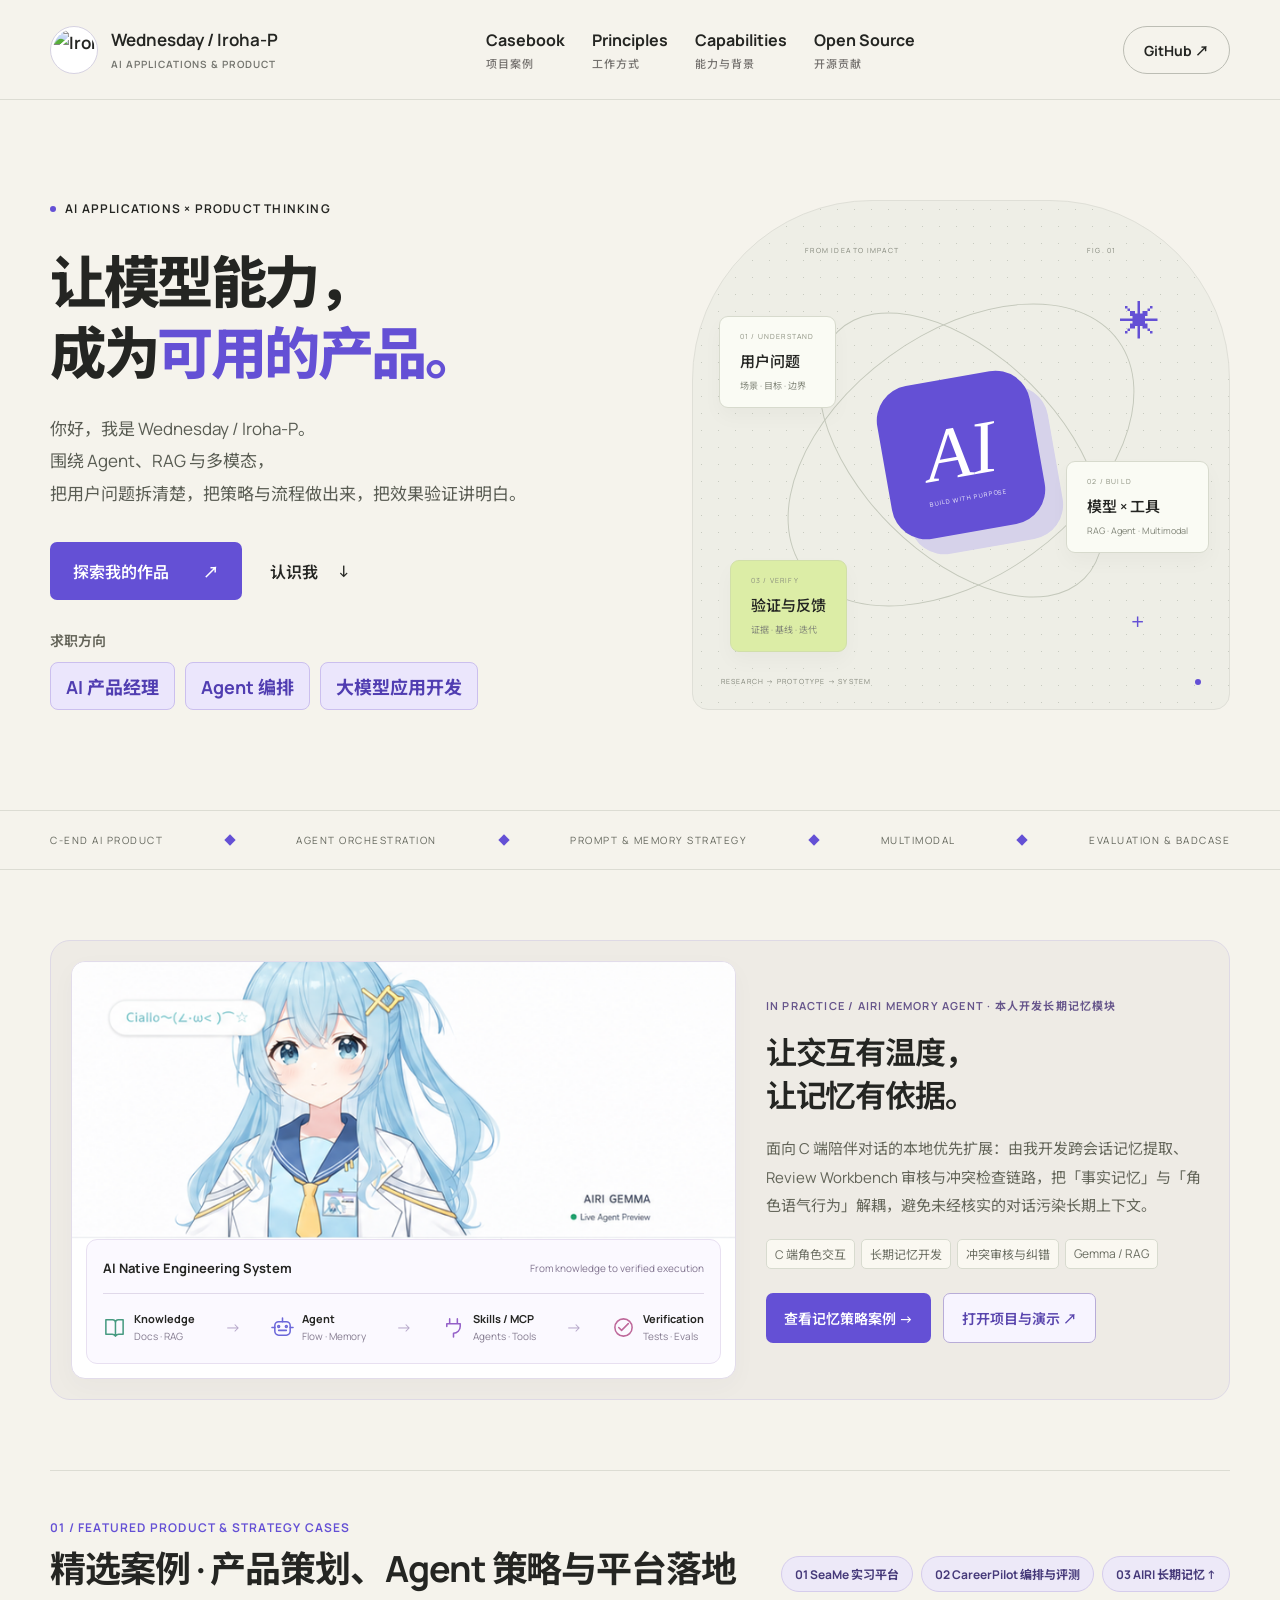
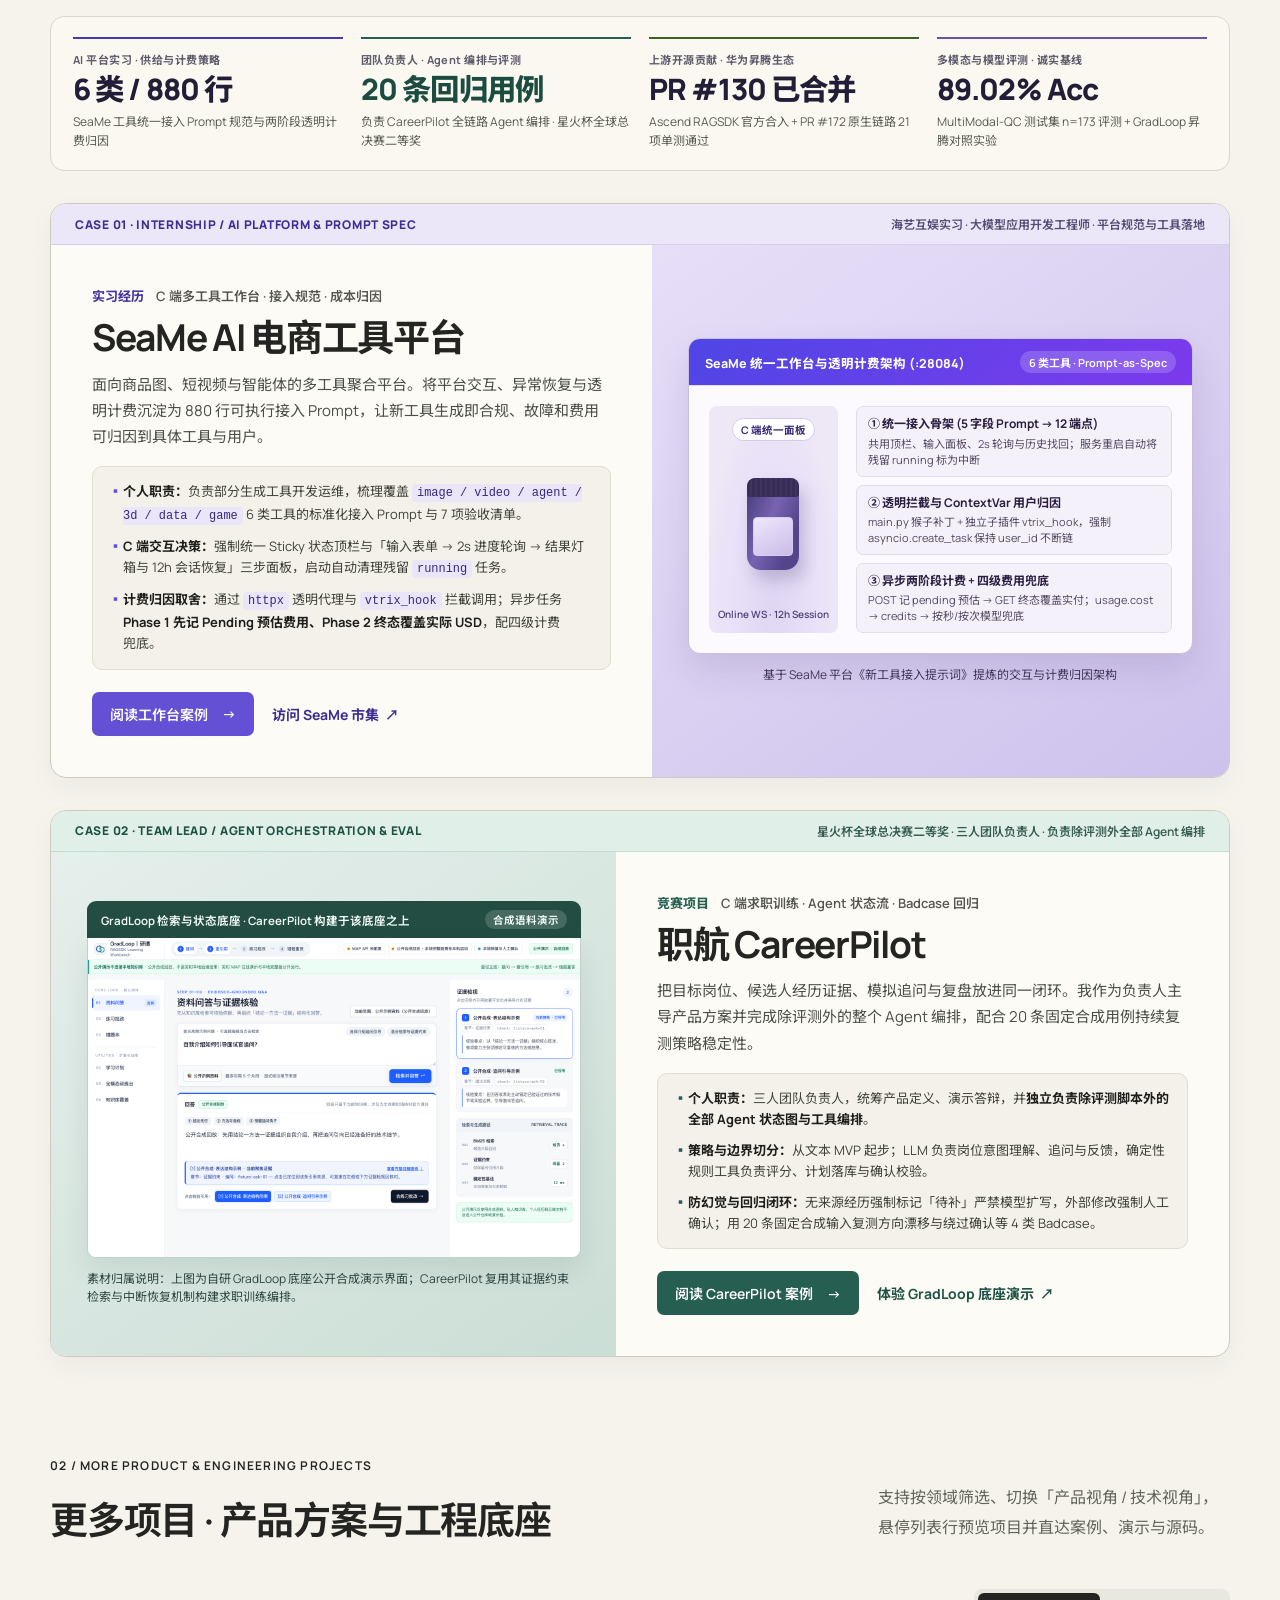
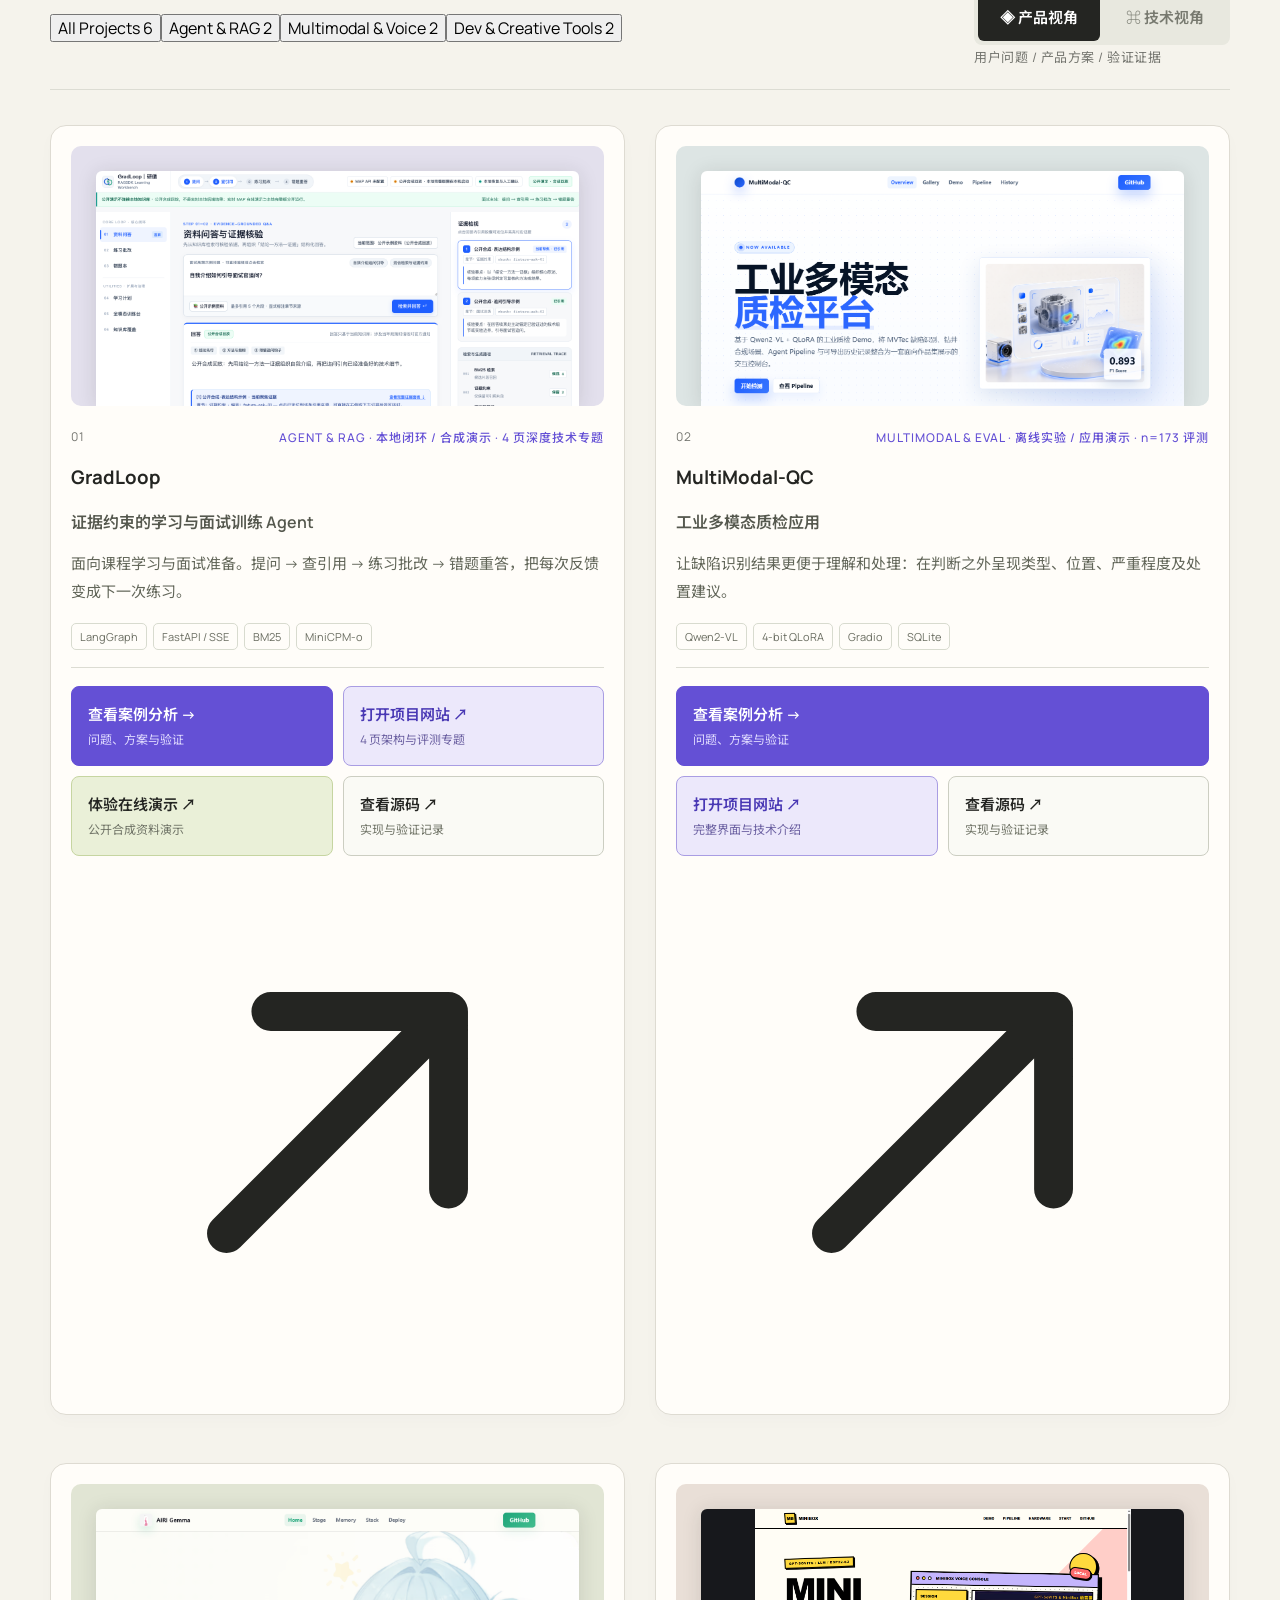
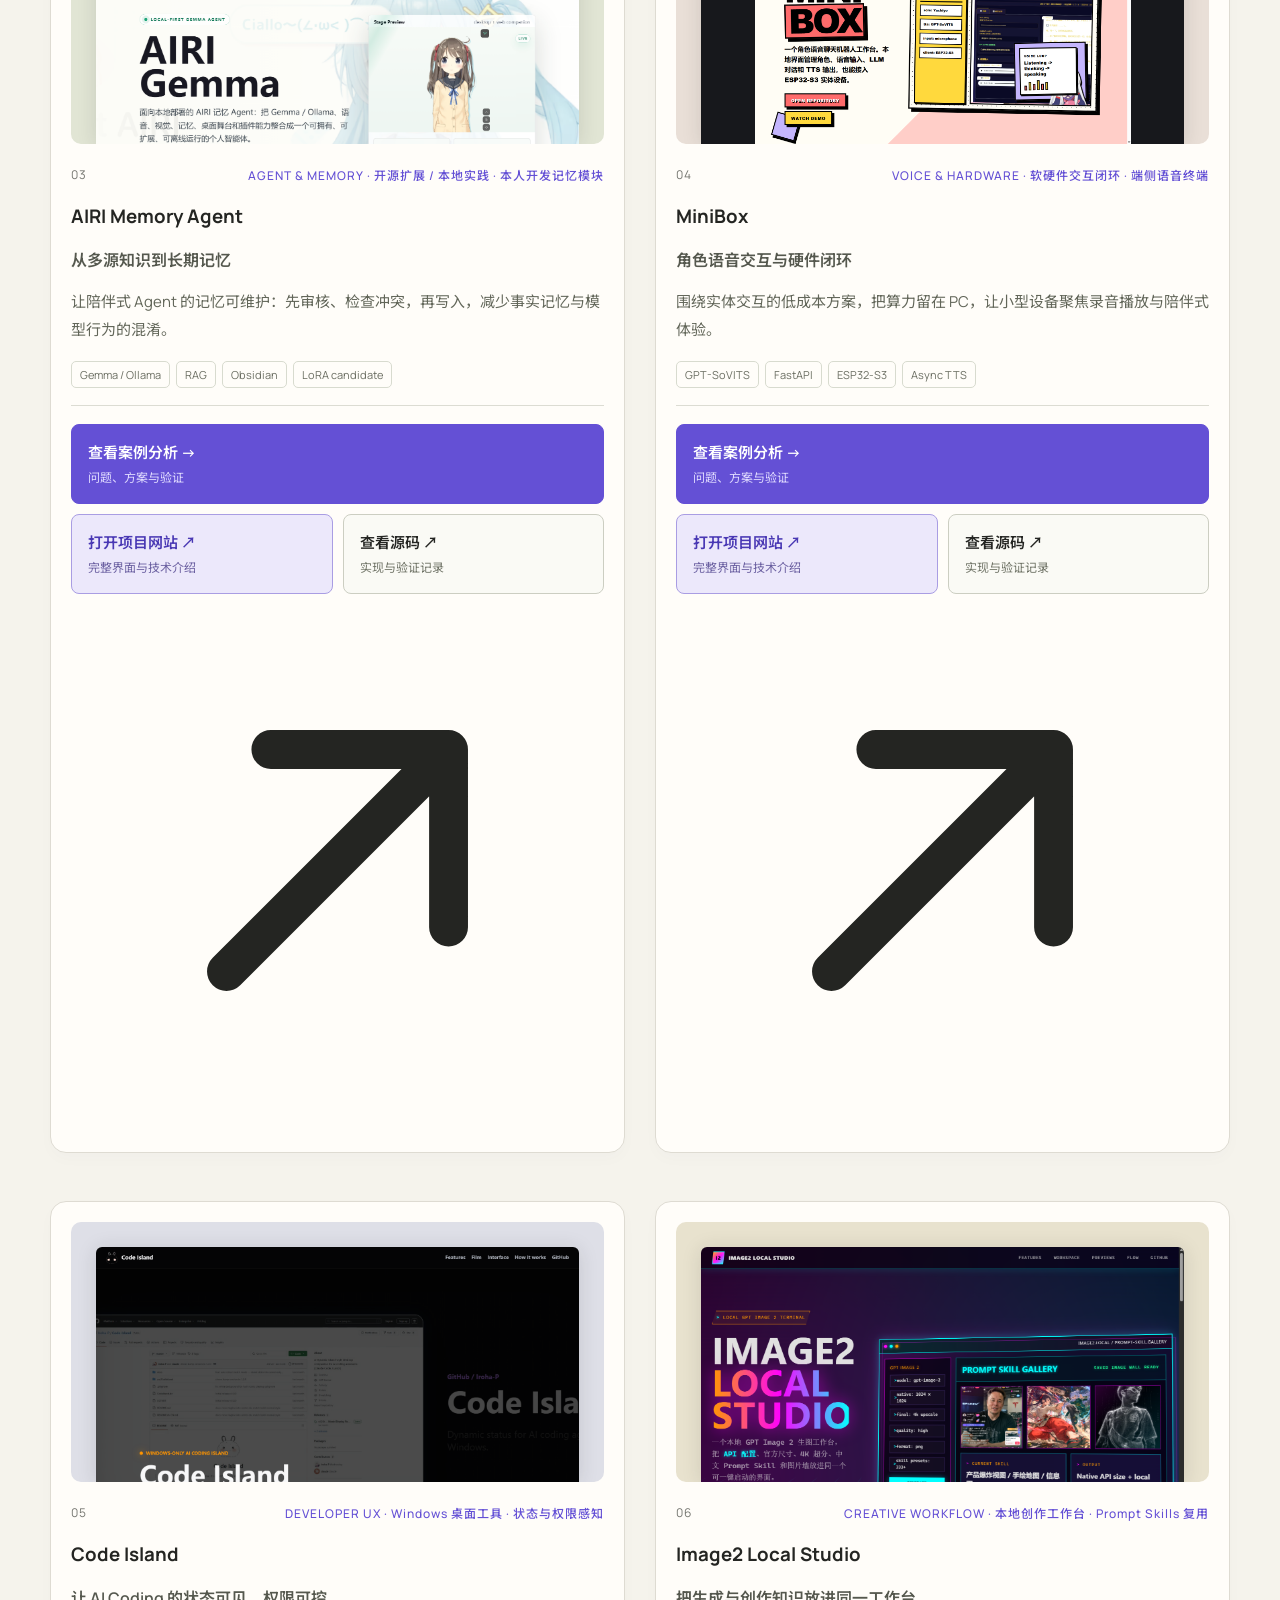
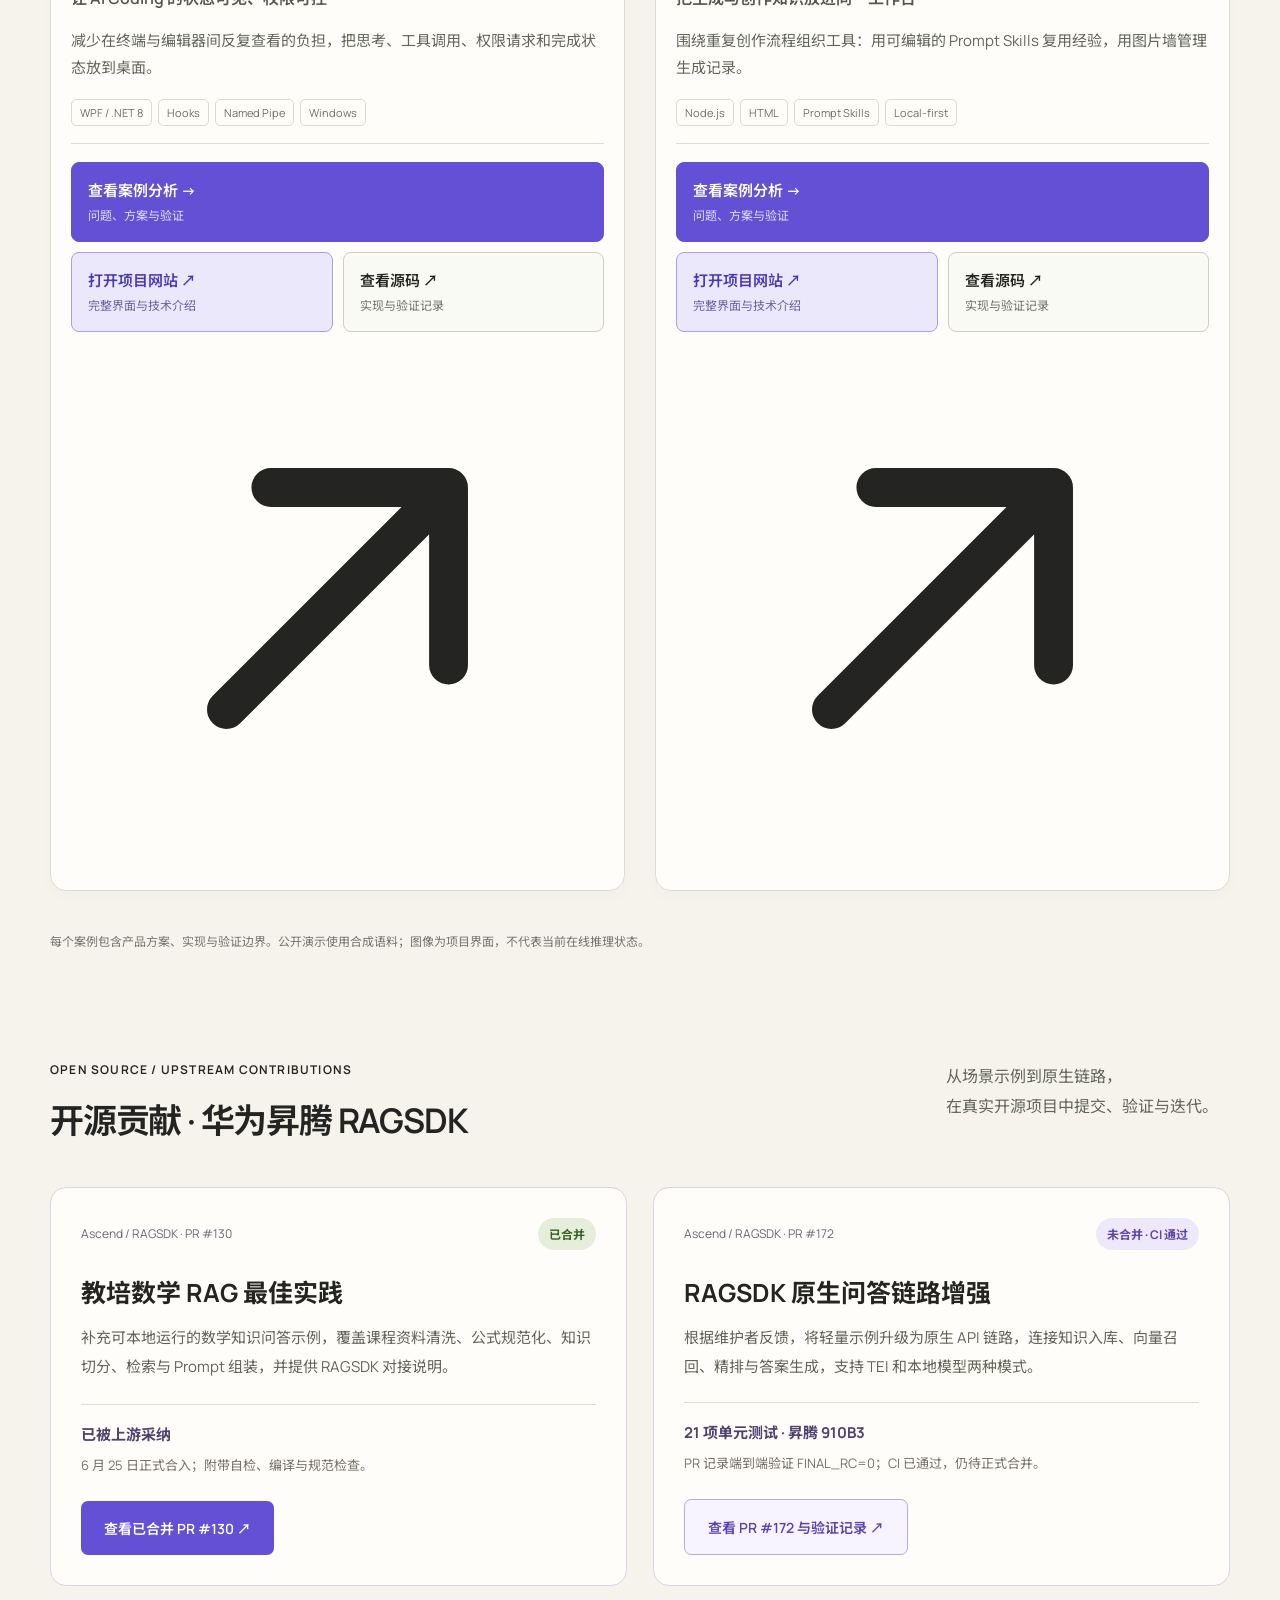
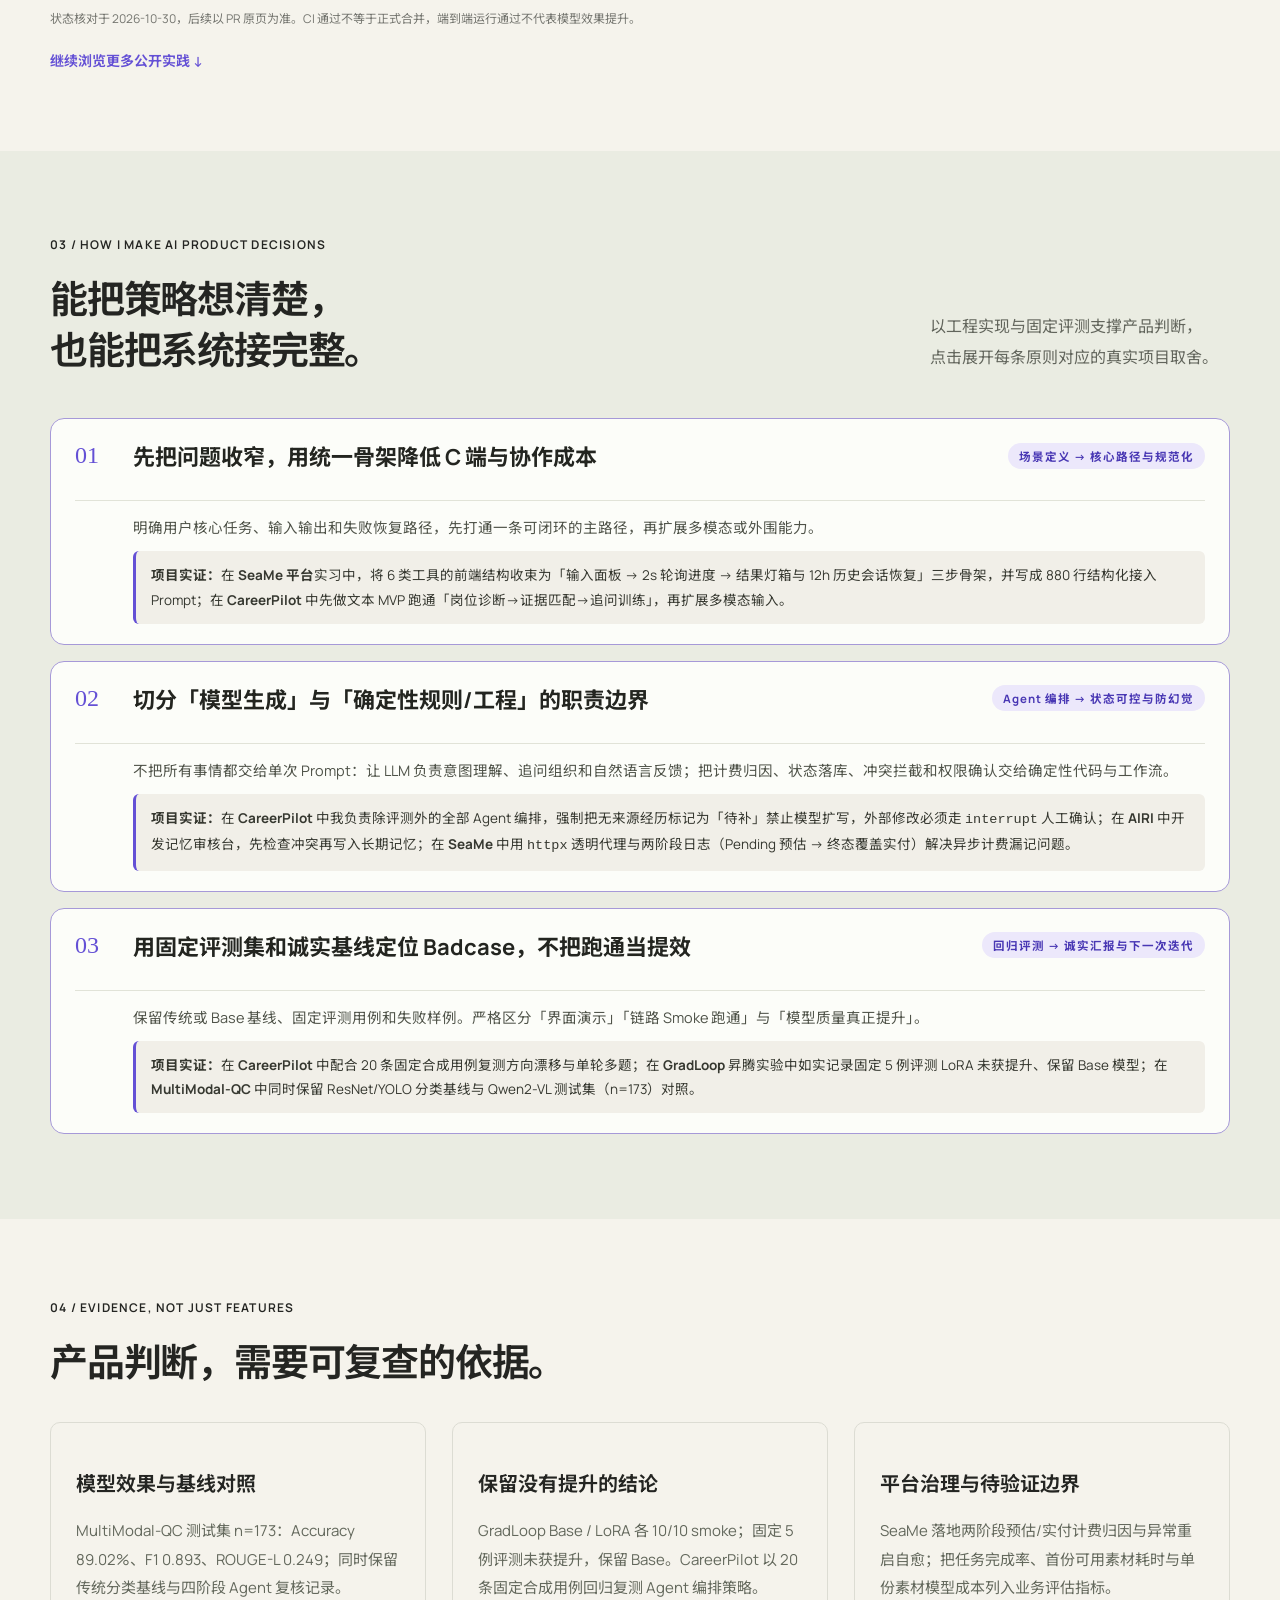
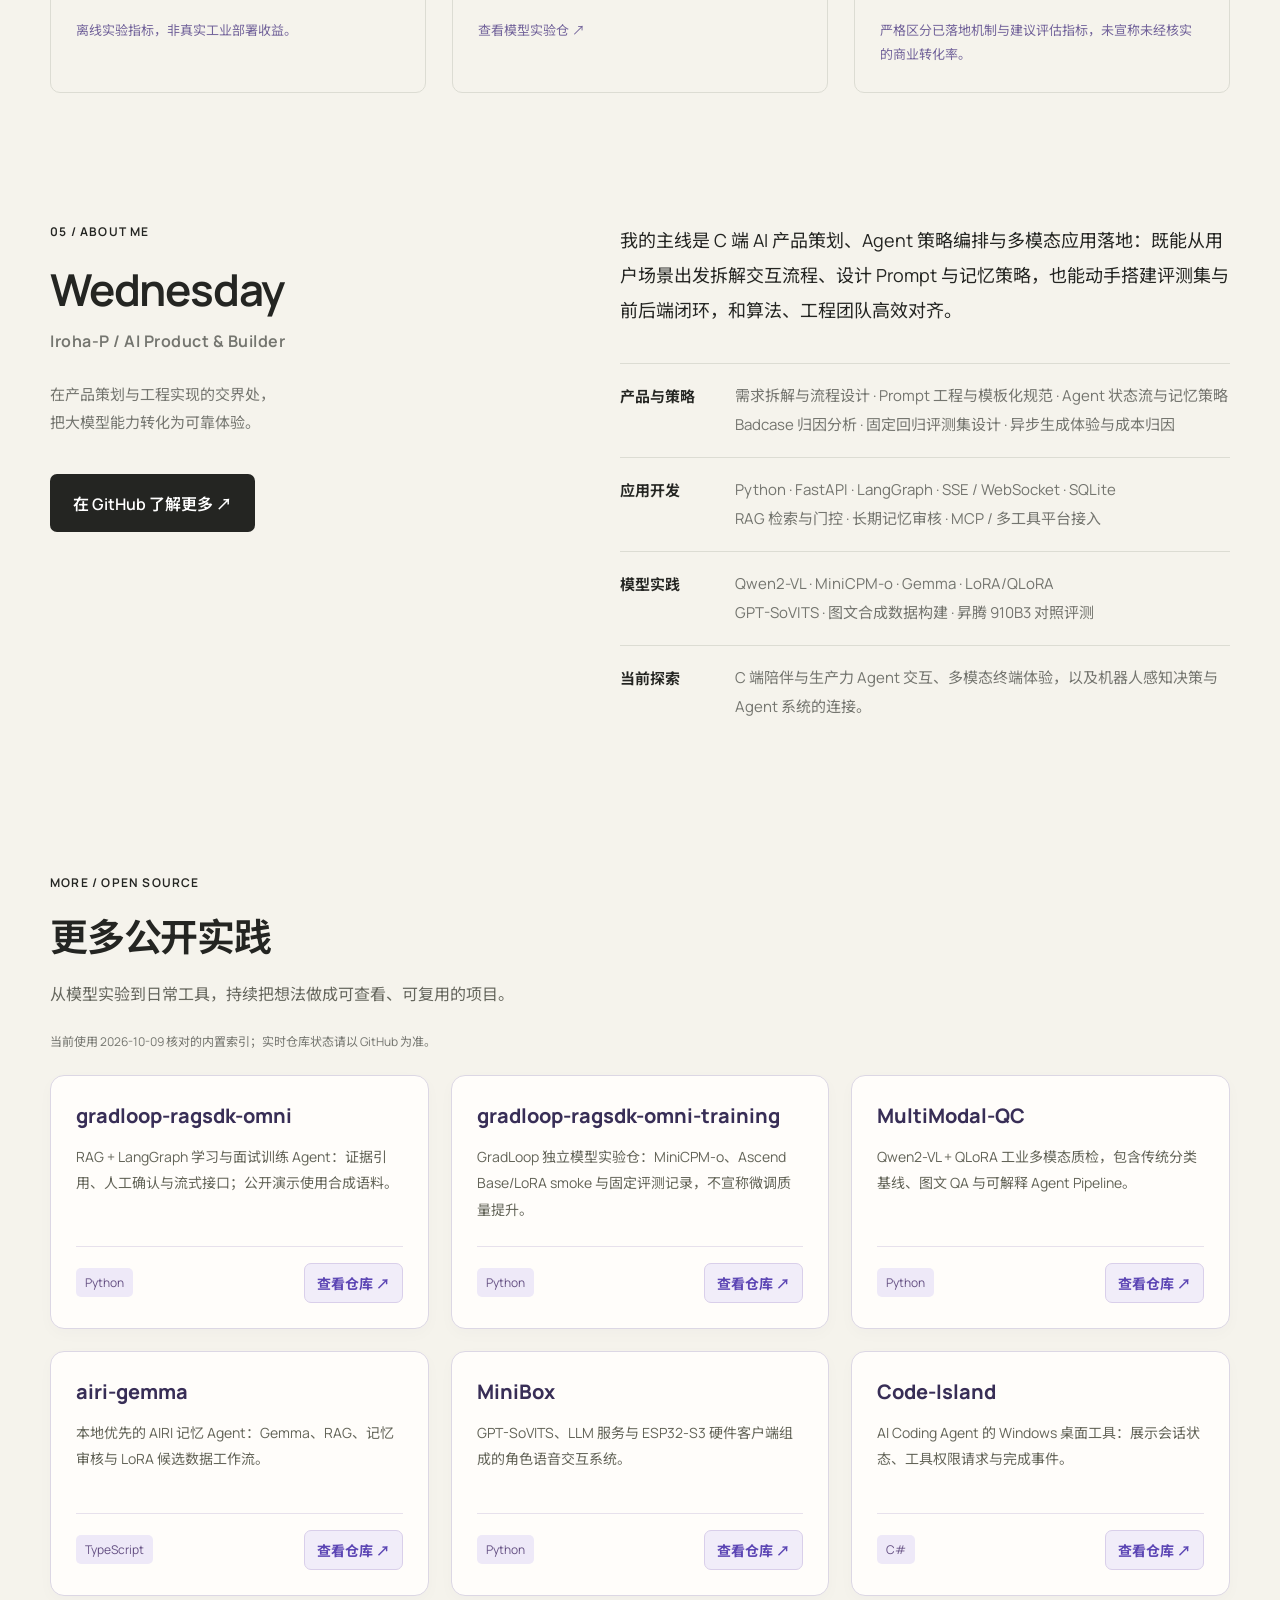
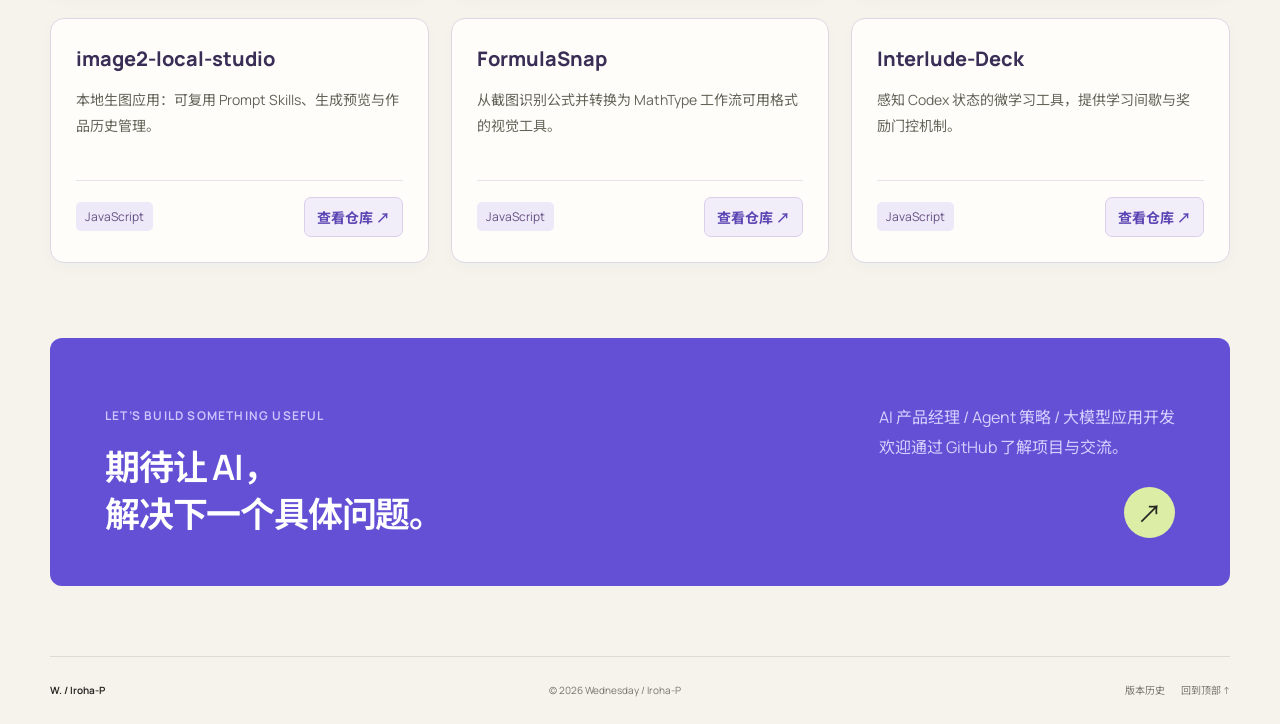
==== commit 5460a50b: "Show the GradLoop demo workflow on portfolio homepage" ====
--- a/index.html
+++ b/index.html
@@ -122,7 +122,7 @@
   </div>
 </section>
 
-<section class="wrap work" id="work"><div class="section-head"><div><div class="eyebrow">02 / MORE PRODUCT &amp; ENGINEERING PROJECTS</div><h2>更多项目 · 产品方案与工程底座</h2></div><p>支持按领域筛选、切换「产品视角 / 技术视角」，<br>悬停列表行预览项目并直达案例、演示与源码。</p></div><div class="work-toolbar few-filter-bar"><div class="few-filter-group" role="group" aria-label="按项目领域筛选"><button type="button" class="filter-pill is-active" data-filter="all">All Projects <span>6</span></button><button type="button" class="filter-pill" data-filter="agent">Agent &amp; RAG <span>2</span></button><button type="button" class="filter-pill" data-filter="multimodal">Multimodal &amp; Voice <span>2</span></button><button type="button" class="filter-pill" data-filter="tooling">Dev &amp; Creative Tools <span>2</span></button></div><div class="work-view-group"><div class="tabs" role="tablist" aria-label="作品阅读视角"><button id="pm-tab" role="tab" aria-selected="true" aria-controls="projects" data-role="pm">◈ 产品视角</button><button id="dev-tab" role="tab" aria-selected="false" aria-controls="projects" data-role="dev" tabindex="-1">⌘ 技术视角</button></div><span id="view-note">用户问题 / 产品方案 / 验证证据</span></div></div><div id="projects" class="projects few-launches-list" role="tabpanel" aria-labelledby="pm-tab"><article class="project-card few-launch-row" data-category="agent" data-cursor-label="VIEW WORK"><div class="row-glow" aria-hidden="true"></div><a class="project-media" style="--color:#e3e0ed;display:block" href="cases/gradloop.html" aria-label="查看 GradLoop 案例"><img src="assets/gradloop-public-qa.png" alt="GradLoop 项目界面截图" loading="lazy" width="1000" height="650"></a><div class="few-row-main"><div class="project-topline"><span class="case-number index">01</span><b>AGENT &amp; RAG · 本地闭环 / 合成演示 · 4 页深度技术专题</b></div><div class="few-row-heading"><h3>GradLoop</h3><p class="project-sub">证据约束的学习与面试训练 Agent</p></div><p class="project-copy" data-product="面向课程学习与面试准备，把分散的资料问答转为“理解—练习—反馈—复习”连续任务。" data-engineering="以可追溯检索连接问答、计划、练习与复习；保存跨请求业务状态，让执行过程可观察、可恢复。">面向课程学习与面试准备，把分散的资料问答转为“理解—练习—反馈—复习”连续任务。</p><div class="tags"><span>LangGraph</span><span>FastAPI / SSE</span><span>BM25</span><span>MiniCPM-o</span></div><div class="project-links"><a class="case-action" href="cases/gradloop.html"><span>查看案例分析 →</span><small>问题、方案与验证</small></a><a class="site-action" href="projects/gradloop/" target="_blank" rel="noopener"><span>打开项目网站 ↗</span><small>4 页架构与评测专题</small></a><a class="demo-action" href="demo/gradloop/" target="_blank" rel="noopener"><span>体验在线演示 ↗</span><small>公开合成资料演示</small></a><a class="repo" href="https://github.com/Iroha-P/gradloop-ragsdk-omni" target="_blank" rel="noopener"><span>查看源码 ↗</span><small>实现与验证记录</small></a></div></div><a class="few-row-arrow" href="cases/gradloop.html" aria-label="打开 GradLoop 案例详情"><svg viewBox="0 0 24 24" fill="none" stroke="currentColor" stroke-width="1.75" stroke-linecap="round" stroke-linejoin="round" aria-hidden="true"><path d="M7 17L17 7M9 7h8v8"/></svg></a></article><article class="project-card few-launch-row" data-category="multimodal" data-cursor-label="VIEW WORK"><div class="row-glow" aria-hidden="true"></div><a class="project-media" style="--color:#dde5e4;display:block" href="cases/multimodal-qc.html" aria-label="查看 MultiModal-QC 案例"><img src="assets/multimodal-qc.png" alt="MultiModal-QC 项目界面截图" loading="lazy" width="1000" height="650"></a><div class="few-row-main"><div class="project-topline"><span class="case-number index">02</span><b>MULTIMODAL &amp; EVAL · 离线实验 / 应用演示 · n=173 评测</b></div><div class="few-row-heading"><h3>MultiModal-QC</h3><p class="project-sub">工业多模态质检应用</p></div><p class="project-copy" data-product="让缺陷识别结果更便于理解和处理：在判断之外呈现类型、位置、严重程度及处置建议。" data-engineering="把 MVTec-AD 转为 1,725 条图文 QA，连接多模态训练、四阶段 Agent Pipeline 与推理结果记录。">让缺陷识别结果更便于理解和处理：在判断之外呈现类型、位置、严重程度及处置建议。</p><div class="tags"><span>Qwen2-VL</span><span>4-bit QLoRA</span><span>Gradio</span><span>SQLite</span></div><div class="project-links"><a class="case-action" href="cases/multimodal-qc.html"><span>查看案例分析 →</span><small>问题、方案与验证</small></a><a class="site-action" href="https://iroha-p.github.io/MultiModal-QC/" target="_blank" rel="noopener"><span>打开项目网站 ↗</span><small>完整界面与技术介绍</small></a><a class="repo" href="https://github.com/Iroha-P/MultiModal-QC" target="_blank" rel="noopener"><span>查看源码 ↗</span><small>实现与验证记录</small></a></div></div><a class="few-row-arrow" href="cases/multimodal-qc.html" aria-label="打开 MultiModal-QC 案例详情"><svg viewBox="0 0 24 24" fill="none" stroke="currentColor" stroke-width="1.75" stroke-linecap="round" stroke-linejoin="round" aria-hidden="true"><path d="M7 17L17 7M9 7h8v8"/></svg></a></article><article class="project-card few-launch-row" data-category="agent" data-cursor-label="VIEW WORK"><div class="row-glow" aria-hidden="true"></div><a class="project-media" style="--color:#e1e5d4;display:block" href="cases/airi-memory.html" aria-label="查看 AIRI Memory Agent 案例"><img src="assets/airi-gemma.png" alt="AIRI Memory Agent 项目界面截图" loading="lazy" width="1000" height="650"></a><div class="few-row-main"><div class="project-topline"><span class="case-number index">03</span><b>AGENT &amp; MEMORY · 开源扩展 / 本地实践 · 本人开发记忆模块</b></div><div class="few-row-heading"><h3>AIRI Memory Agent</h3><p class="project-sub">从多源知识到长期记忆</p></div><p class="project-copy" data-product="让陪伴式 Agent 的记忆可维护：先审核、检查冲突，再写入，减少事实记忆与模型行为的混淆。" data-engineering="连接本地反应、长期记忆与云端增强；将审核后的多源内容沉淀为记忆与训练候选数据。">让陪伴式 Agent 的记忆可维护：先审核、检查冲突，再写入，减少事实记忆与模型行为的混淆。</p><div class="tags"><span>Gemma / Ollama</span><span>RAG</span><span>Obsidian</span><span>LoRA candidate</span></div><div class="project-links"><a class="case-action" href="cases/airi-memory.html"><span>查看案例分析 →</span><small>问题、方案与验证</small></a><a class="site-action" href="https://iroha-p.github.io/airi-gemma/" target="_blank" rel="noopener"><span>打开项目网站 ↗</span><small>完整界面与技术介绍</small></a><a class="repo" href="https://github.com/Iroha-P/airi-gemma" target="_blank" rel="noopener"><span>查看源码 ↗</span><small>实现与验证记录</small></a></div></div><a class="few-row-arrow" href="cases/airi-memory.html" aria-label="打开 AIRI Memory Agent 案例详情"><svg viewBox="0 0 24 24" fill="none" stroke="currentColor" stroke-width="1.75" stroke-linecap="round" stroke-linejoin="round" aria-hidden="true"><path d="M7 17L17 7M9 7h8v8"/></svg></a></article><article class="project-card few-launch-row" data-category="multimodal" data-cursor-label="VIEW WORK"><div class="row-glow" aria-hidden="true"></div><a class="project-media media-contain" style="--color:#e9dfd7;display:block" href="cases/minibox.html" aria-label="查看 MiniBox 案例"><img src="assets/minibox.png" alt="MiniBox 项目界面截图" loading="lazy" width="1000" height="650"></a><div class="few-row-main"><div class="project-topline"><span class="case-number index">04</span><b>VOICE &amp; HARDWARE · 软硬件交互闭环 · 端侧语音终端</b></div><div class="few-row-heading"><h3>MiniBox</h3><p class="project-sub">角色语音交互与硬件闭环</p></div><p class="project-copy" data-product="围绕实体交互的低成本方案，把算力留在 PC，让小型设备聚焦录音播放与陪伴式体验。" data-engineering="将语音克隆封装为异步服务，打通端侧录音、PC 推理和端侧播放，连接多轮角色对话。">围绕实体交互的低成本方案，把算力留在 PC，让小型设备聚焦录音播放与陪伴式体验。</p><div class="tags"><span>GPT-SoVITS</span><span>FastAPI</span><span>ESP32-S3</span><span>Async TTS</span></div><div class="project-links"><a class="case-action" href="cases/minibox.html"><span>查看案例分析 →</span><small>问题、方案与验证</small></a><a class="site-action" href="https://iroha-p.github.io/MiniBox/" target="_blank" rel="noopener"><span>打开项目网站 ↗</span><small>完整界面与技术介绍</small></a><a class="repo" href="https://github.com/Iroha-P/MiniBox" target="_blank" rel="noopener"><span>查看源码 ↗</span><small>实现与验证记录</small></a></div></div><a class="few-row-arrow" href="cases/minibox.html" aria-label="打开 MiniBox 案例详情"><svg viewBox="0 0 24 24" fill="none" stroke="currentColor" stroke-width="1.75" stroke-linecap="round" stroke-linejoin="round" aria-hidden="true"><path d="M7 17L17 7M9 7h8v8"/></svg></a></article><article class="project-card few-launch-row" data-category="tooling" data-cursor-label="VIEW WORK"><div class="row-glow" aria-hidden="true"></div><a class="project-media" style="--color:#dedfe7;display:block" href="cases/code-island.html" aria-label="查看 Code Island 案例"><img src="assets/code-island.png" alt="Code Island 项目界面截图" loading="lazy" width="1000" height="650"></a><div class="few-row-main"><div class="project-topline"><span class="case-number index">05</span><b>DEVELOPER UX · Windows 桌面工具 · 状态与权限感知</b></div><div class="few-row-heading"><h3>Code Island</h3><p class="project-sub">让 AI Coding 的状态可见、权限可控</p></div><p class="project-copy" data-product="减少在终端与编辑器间反复查看的负担，把思考、工具调用、权限请求和完成状态放到桌面。" data-engineering="以 Hook、Python 和 Named Pipe 解耦 Agent 事件与桌面 UI，集中展示多会话运行状态。">减少在终端与编辑器间反复查看的负担，把思考、工具调用、权限请求和完成状态放到桌面。</p><div class="tags"><span>WPF / .NET 8</span><span>Hooks</span><span>Named Pipe</span><span>Windows</span></div><div class="project-links"><a class="case-action" href="cases/code-island.html"><span>查看案例分析 →</span><small>问题、方案与验证</small></a><a class="site-action" href="https://iroha-p.github.io/Code-Island/" target="_blank" rel="noopener"><span>打开项目网站 ↗</span><small>完整界面与技术介绍</small></a><a class="repo" href="https://github.com/Iroha-P/Code-Island" target="_blank" rel="noopener"><span>查看源码 ↗</span><small>实现与验证记录</small></a></div></div><a class="few-row-arrow" href="cases/code-island.html" aria-label="打开 Code Island 案例详情"><svg viewBox="0 0 24 24" fill="none" stroke="currentColor" stroke-width="1.75" stroke-linecap="round" stroke-linejoin="round" aria-hidden="true"><path d="M7 17L17 7M9 7h8v8"/></svg></a></article><article class="project-card few-launch-row" data-category="tooling" data-cursor-label="VIEW WORK"><div class="row-glow" aria-hidden="true"></div><a class="project-media" style="--color:#e8e2ce;display:block" href="cases/image-studio.html" aria-label="查看 Image2 Local Studio 案例"><img src="assets/image2-local-studio.png" alt="Image2 Local Studio 项目界面截图" loading="lazy" width="1000" height="650"></a><div class="few-row-main"><div class="project-topline"><span class="case-number index">06</span><b>CREATIVE WORKFLOW · 本地创作工作台 · Prompt Skills 复用</b></div><div class="few-row-heading"><h3>Image2 Local Studio</h3><p class="project-sub">把生成与创作知识放进同一工作台</p></div><p class="project-copy" data-product="围绕重复创作流程组织工具：用可编辑的 Prompt Skills 复用经验，用图片墙管理生成记录。" data-engineering="整合 API 配置、尺寸选择、生成预览、4K 超分与图片墙，形成可一键启动的本地工作台。">围绕重复创作流程组织工具：用可编辑的 Prompt Skills 复用经验，用图片墙管理生成记录。</p><div class="tags"><span>Node.js</span><span>HTML</span><span>Prompt Skills</span><span>Local-first</span></div><div class="project-links"><a class="case-action" href="cases/image-studio.html"><span>查看案例分析 →</span><small>问题、方案与验证</small></a><a class="site-action" href="https://iroha-p.github.io/image2-local-studio/" target="_blank" rel="noopener"><span>打开项目网站 ↗</span><small>完整界面与技术介绍</small></a><a class="repo" href="https://github.com/Iroha-P/image2-local-studio" target="_blank" rel="noopener"><span>查看源码 ↗</span><small>实现与验证记录</small></a></div></div><a class="few-row-arrow" href="cases/image-studio.html" aria-label="打开 Image2 Local Studio 案例详情"><svg viewBox="0 0 24 24" fill="none" stroke="currentColor" stroke-width="1.75" stroke-linecap="round" stroke-linejoin="round" aria-hidden="true"><path d="M7 17L17 7M9 7h8v8"/></svg></a></article></div><p class="source-note">每个案例包含产品方案、实现与验证边界。公开演示使用合成语料；图像为项目界面，不代表当前在线推理状态。</p></section>
+<section class="wrap work" id="work"><div class="section-head"><div><div class="eyebrow">02 / MORE PRODUCT &amp; ENGINEERING PROJECTS</div><h2>更多项目 · 产品方案与工程底座</h2></div><p>支持按领域筛选、切换「产品视角 / 技术视角」，<br>悬停列表行预览项目并直达案例、演示与源码。</p></div><div class="work-toolbar few-filter-bar"><div class="few-filter-group" role="group" aria-label="按项目领域筛选"><button type="button" class="filter-pill is-active" data-filter="all">All Projects <span>6</span></button><button type="button" class="filter-pill" data-filter="agent">Agent &amp; RAG <span>2</span></button><button type="button" class="filter-pill" data-filter="multimodal">Multimodal &amp; Voice <span>2</span></button><button type="button" class="filter-pill" data-filter="tooling">Dev &amp; Creative Tools <span>2</span></button></div><div class="work-view-group"><div class="tabs" role="tablist" aria-label="作品阅读视角"><button id="pm-tab" role="tab" aria-selected="true" aria-controls="projects" data-role="pm">◈ 产品视角</button><button id="dev-tab" role="tab" aria-selected="false" aria-controls="projects" data-role="dev" tabindex="-1">⌘ 技术视角</button></div><span id="view-note">用户问题 / 产品方案 / 验证证据</span></div></div><div id="projects" class="projects few-launches-list" role="tabpanel" aria-labelledby="pm-tab"><article class="project-card few-launch-row" data-category="agent" data-cursor-label="VIEW WORK"><div class="row-glow" aria-hidden="true"></div><a class="project-media" style="--color:#e3e0ed;display:block" href="cases/gradloop.html" aria-label="查看 GradLoop 案例"><img src="assets/gradloop-public-qa.png" alt="GradLoop 项目界面截图" loading="lazy" width="1000" height="650"></a><div class="few-row-main"><div class="project-topline"><span class="case-number index">01</span><b>AGENT &amp; RAG · 本地闭环 / 合成演示 · 4 页深度技术专题</b></div><div class="few-row-heading"><h3>GradLoop</h3><p class="project-sub">证据约束的学习与面试训练 Agent</p></div><p class="project-copy" data-product="面向课程学习与面试准备。提问 → 查引用 → 练习批改 → 错题重答，把每次反馈变成下一次练习。" data-engineering="以可追溯检索连接问答、计划、练习与复习；保存跨请求业务状态，让执行过程可观察、可恢复。">面向课程学习与面试准备。提问 → 查引用 → 练习批改 → 错题重答，把每次反馈变成下一次练习。</p><div class="tags"><span>LangGraph</span><span>FastAPI / SSE</span><span>BM25</span><span>MiniCPM-o</span></div><div class="project-links"><a class="case-action" href="cases/gradloop.html"><span>查看案例分析 →</span><small>问题、方案与验证</small></a><a class="site-action" href="projects/gradloop/" target="_blank" rel="noopener"><span>打开项目网站 ↗</span><small>4 页架构与评测专题</small></a><a class="demo-action" href="demo/gradloop/" target="_blank" rel="noopener"><span>体验在线演示 ↗</span><small>公开合成资料演示</small></a><a class="repo" href="https://github.com/Iroha-P/gradloop-ragsdk-omni" target="_blank" rel="noopener"><span>查看源码 ↗</span><small>实现与验证记录</small></a></div></div><a class="few-row-arrow" href="cases/gradloop.html" aria-label="打开 GradLoop 案例详情"><svg viewBox="0 0 24 24" fill="none" stroke="currentColor" stroke-width="1.75" stroke-linecap="round" stroke-linejoin="round" aria-hidden="true"><path d="M7 17L17 7M9 7h8v8"/></svg></a></article><article class="project-card few-launch-row" data-category="multimodal" data-cursor-label="VIEW WORK"><div class="row-glow" aria-hidden="true"></div><a class="project-media" style="--color:#dde5e4;display:block" href="cases/multimodal-qc.html" aria-label="查看 MultiModal-QC 案例"><img src="assets/multimodal-qc.png" alt="MultiModal-QC 项目界面截图" loading="lazy" width="1000" height="650"></a><div class="few-row-main"><div class="project-topline"><span class="case-number index">02</span><b>MULTIMODAL &amp; EVAL · 离线实验 / 应用演示 · n=173 评测</b></div><div class="few-row-heading"><h3>MultiModal-QC</h3><p class="project-sub">工业多模态质检应用</p></div><p class="project-copy" data-product="让缺陷识别结果更便于理解和处理：在判断之外呈现类型、位置、严重程度及处置建议。" data-engineering="把 MVTec-AD 转为 1,725 条图文 QA，连接多模态训练、四阶段 Agent Pipeline 与推理结果记录。">让缺陷识别结果更便于理解和处理：在判断之外呈现类型、位置、严重程度及处置建议。</p><div class="tags"><span>Qwen2-VL</span><span>4-bit QLoRA</span><span>Gradio</span><span>SQLite</span></div><div class="project-links"><a class="case-action" href="cases/multimodal-qc.html"><span>查看案例分析 →</span><small>问题、方案与验证</small></a><a class="site-action" href="https://iroha-p.github.io/MultiModal-QC/" target="_blank" rel="noopener"><span>打开项目网站 ↗</span><small>完整界面与技术介绍</small></a><a class="repo" href="https://github.com/Iroha-P/MultiModal-QC" target="_blank" rel="noopener"><span>查看源码 ↗</span><small>实现与验证记录</small></a></div></div><a class="few-row-arrow" href="cases/multimodal-qc.html" aria-label="打开 MultiModal-QC 案例详情"><svg viewBox="0 0 24 24" fill="none" stroke="currentColor" stroke-width="1.75" stroke-linecap="round" stroke-linejoin="round" aria-hidden="true"><path d="M7 17L17 7M9 7h8v8"/></svg></a></article><article class="project-card few-launch-row" data-category="agent" data-cursor-label="VIEW WORK"><div class="row-glow" aria-hidden="true"></div><a class="project-media" style="--color:#e1e5d4;display:block" href="cases/airi-memory.html" aria-label="查看 AIRI Memory Agent 案例"><img src="assets/airi-gemma.png" alt="AIRI Memory Agent 项目界面截图" loading="lazy" width="1000" height="650"></a><div class="few-row-main"><div class="project-topline"><span class="case-number index">03</span><b>AGENT &amp; MEMORY · 开源扩展 / 本地实践 · 本人开发记忆模块</b></div><div class="few-row-heading"><h3>AIRI Memory Agent</h3><p class="project-sub">从多源知识到长期记忆</p></div><p class="project-copy" data-product="让陪伴式 Agent 的记忆可维护：先审核、检查冲突，再写入，减少事实记忆与模型行为的混淆。" data-engineering="连接本地反应、长期记忆与云端增强；将审核后的多源内容沉淀为记忆与训练候选数据。">让陪伴式 Agent 的记忆可维护：先审核、检查冲突，再写入，减少事实记忆与模型行为的混淆。</p><div class="tags"><span>Gemma / Ollama</span><span>RAG</span><span>Obsidian</span><span>LoRA candidate</span></div><div class="project-links"><a class="case-action" href="cases/airi-memory.html"><span>查看案例分析 →</span><small>问题、方案与验证</small></a><a class="site-action" href="https://iroha-p.github.io/airi-gemma/" target="_blank" rel="noopener"><span>打开项目网站 ↗</span><small>完整界面与技术介绍</small></a><a class="repo" href="https://github.com/Iroha-P/airi-gemma" target="_blank" rel="noopener"><span>查看源码 ↗</span><small>实现与验证记录</small></a></div></div><a class="few-row-arrow" href="cases/airi-memory.html" aria-label="打开 AIRI Memory Agent 案例详情"><svg viewBox="0 0 24 24" fill="none" stroke="currentColor" stroke-width="1.75" stroke-linecap="round" stroke-linejoin="round" aria-hidden="true"><path d="M7 17L17 7M9 7h8v8"/></svg></a></article><article class="project-card few-launch-row" data-category="multimodal" data-cursor-label="VIEW WORK"><div class="row-glow" aria-hidden="true"></div><a class="project-media media-contain" style="--color:#e9dfd7;display:block" href="cases/minibox.html" aria-label="查看 MiniBox 案例"><img src="assets/minibox.png" alt="MiniBox 项目界面截图" loading="lazy" width="1000" height="650"></a><div class="few-row-main"><div class="project-topline"><span class="case-number index">04</span><b>VOICE &amp; HARDWARE · 软硬件交互闭环 · 端侧语音终端</b></div><div class="few-row-heading"><h3>MiniBox</h3><p class="project-sub">角色语音交互与硬件闭环</p></div><p class="project-copy" data-product="围绕实体交互的低成本方案，把算力留在 PC，让小型设备聚焦录音播放与陪伴式体验。" data-engineering="将语音克隆封装为异步服务，打通端侧录音、PC 推理和端侧播放，连接多轮角色对话。">围绕实体交互的低成本方案，把算力留在 PC，让小型设备聚焦录音播放与陪伴式体验。</p><div class="tags"><span>GPT-SoVITS</span><span>FastAPI</span><span>ESP32-S3</span><span>Async TTS</span></div><div class="project-links"><a class="case-action" href="cases/minibox.html"><span>查看案例分析 →</span><small>问题、方案与验证</small></a><a class="site-action" href="https://iroha-p.github.io/MiniBox/" target="_blank" rel="noopener"><span>打开项目网站 ↗</span><small>完整界面与技术介绍</small></a><a class="repo" href="https://github.com/Iroha-P/MiniBox" target="_blank" rel="noopener"><span>查看源码 ↗</span><small>实现与验证记录</small></a></div></div><a class="few-row-arrow" href="cases/minibox.html" aria-label="打开 MiniBox 案例详情"><svg viewBox="0 0 24 24" fill="none" stroke="currentColor" stroke-width="1.75" stroke-linecap="round" stroke-linejoin="round" aria-hidden="true"><path d="M7 17L17 7M9 7h8v8"/></svg></a></article><article class="project-card few-launch-row" data-category="tooling" data-cursor-label="VIEW WORK"><div class="row-glow" aria-hidden="true"></div><a class="project-media" style="--color:#dedfe7;display:block" href="cases/code-island.html" aria-label="查看 Code Island 案例"><img src="assets/code-island.png" alt="Code Island 项目界面截图" loading="lazy" width="1000" height="650"></a><div class="few-row-main"><div class="project-topline"><span class="case-number index">05</span><b>DEVELOPER UX · Windows 桌面工具 · 状态与权限感知</b></div><div class="few-row-heading"><h3>Code Island</h3><p class="project-sub">让 AI Coding 的状态可见、权限可控</p></div><p class="project-copy" data-product="减少在终端与编辑器间反复查看的负担，把思考、工具调用、权限请求和完成状态放到桌面。" data-engineering="以 Hook、Python 和 Named Pipe 解耦 Agent 事件与桌面 UI，集中展示多会话运行状态。">减少在终端与编辑器间反复查看的负担，把思考、工具调用、权限请求和完成状态放到桌面。</p><div class="tags"><span>WPF / .NET 8</span><span>Hooks</span><span>Named Pipe</span><span>Windows</span></div><div class="project-links"><a class="case-action" href="cases/code-island.html"><span>查看案例分析 →</span><small>问题、方案与验证</small></a><a class="site-action" href="https://iroha-p.github.io/Code-Island/" target="_blank" rel="noopener"><span>打开项目网站 ↗</span><small>完整界面与技术介绍</small></a><a class="repo" href="https://github.com/Iroha-P/Code-Island" target="_blank" rel="noopener"><span>查看源码 ↗</span><small>实现与验证记录</small></a></div></div><a class="few-row-arrow" href="cases/code-island.html" aria-label="打开 Code Island 案例详情"><svg viewBox="0 0 24 24" fill="none" stroke="currentColor" stroke-width="1.75" stroke-linecap="round" stroke-linejoin="round" aria-hidden="true"><path d="M7 17L17 7M9 7h8v8"/></svg></a></article><article class="project-card few-launch-row" data-category="tooling" data-cursor-label="VIEW WORK"><div class="row-glow" aria-hidden="true"></div><a class="project-media" style="--color:#e8e2ce;display:block" href="cases/image-studio.html" aria-label="查看 Image2 Local Studio 案例"><img src="assets/image2-local-studio.png" alt="Image2 Local Studio 项目界面截图" loading="lazy" width="1000" height="650"></a><div class="few-row-main"><div class="project-topline"><span class="case-number index">06</span><b>CREATIVE WORKFLOW · 本地创作工作台 · Prompt Skills 复用</b></div><div class="few-row-heading"><h3>Image2 Local Studio</h3><p class="project-sub">把生成与创作知识放进同一工作台</p></div><p class="project-copy" data-product="围绕重复创作流程组织工具：用可编辑的 Prompt Skills 复用经验，用图片墙管理生成记录。" data-engineering="整合 API 配置、尺寸选择、生成预览、4K 超分与图片墙，形成可一键启动的本地工作台。">围绕重复创作流程组织工具：用可编辑的 Prompt Skills 复用经验，用图片墙管理生成记录。</p><div class="tags"><span>Node.js</span><span>HTML</span><span>Prompt Skills</span><span>Local-first</span></div><div class="project-links"><a class="case-action" href="cases/image-studio.html"><span>查看案例分析 →</span><small>问题、方案与验证</small></a><a class="site-action" href="https://iroha-p.github.io/image2-local-studio/" target="_blank" rel="noopener"><span>打开项目网站 ↗</span><small>完整界面与技术介绍</small></a><a class="repo" href="https://github.com/Iroha-P/image2-local-studio" target="_blank" rel="noopener"><span>查看源码 ↗</span><small>实现与验证记录</small></a></div></div><a class="few-row-arrow" href="cases/image-studio.html" aria-label="打开 Image2 Local Studio 案例详情"><svg viewBox="0 0 24 24" fill="none" stroke="currentColor" stroke-width="1.75" stroke-linecap="round" stroke-linejoin="round" aria-hidden="true"><path d="M7 17L17 7M9 7h8v8"/></svg></a></article></div><p class="source-note">每个案例包含产品方案、实现与验证边界。公开演示使用合成语料；图像为项目界面，不代表当前在线推理状态。</p></section>
 <section class="wrap contributions" id="contributions" aria-labelledby="contribution-title"><div class="section-head"><div><div class="eyebrow">OPEN SOURCE / UPSTREAM CONTRIBUTIONS</div><h2 id="contribution-title">开源贡献 · 华为昇腾 RAGSDK</h2></div><p>从场景示例到原生链路，<br>在真实开源项目中提交、验证与迭代。</p></div><div class="contribution-grid"><article class="contribution-card"><div class="contribution-top"><span>Ascend / RAGSDK · PR #130</span><b class="pr-status merged">已合并</b></div><h3>教培数学 RAG 最佳实践</h3><p>补充可本地运行的数学知识问答示例，覆盖课程资料清洗、公式规范化、知识切分、检索与 Prompt 组装，并提供 RAGSDK 对接说明。</p><div class="contribution-evidence"><strong>已被上游采纳</strong><span>6 月 25 日正式合入；附带自检、编译与规范检查。</span></div><a class="button primary" href="https://gitcode.com/Ascend/RAGSDK/pull/130" target="_blank" rel="noopener">查看已合并 PR #130 ↗</a></article><article class="contribution-card"><div class="contribution-top"><span>Ascend / RAGSDK · PR #172</span><b class="pr-status pending">未合并 · CI 通过</b></div><h3>RAGSDK 原生问答链路增强</h3><p>根据维护者反馈，将轻量示例升级为原生 API 链路，连接知识入库、向量召回、精排与答案生成，支持 TEI 和本地模型两种模式。</p><div class="contribution-evidence"><strong>21 项单元测试 · 昇腾 910B3</strong><span>PR 记录端到端验证 FINAL_RC=0；CI 已通过，仍待正式合并。</span></div><a class="button airi-site" href="https://gitcode.com/Ascend/RAGSDK/pull/172" target="_blank" rel="noopener">查看 PR #172 与验证记录 ↗</a></article></div><p class="source-note">状态核对于 2026-10-30，后续以 PR 原页为准。CI 通过不等于正式合并，端到端运行通过不代表模型效果提升。</p><a class="contribution-more" href="#repositories">继续浏览更多公开实践 ↓</a></section>
 
 <section class="approach" id="approach"><div class="wrap"><div class="section-head"><div><div class="eyebrow">03 / HOW I MAKE AI PRODUCT DECISIONS</div><h2>能把策略想清楚，<br>也能把系统接完整。</h2></div><p>以工程实现与固定评测支撑产品判断，<br>点击展开每条原则对应的真实项目取舍。</p></div>
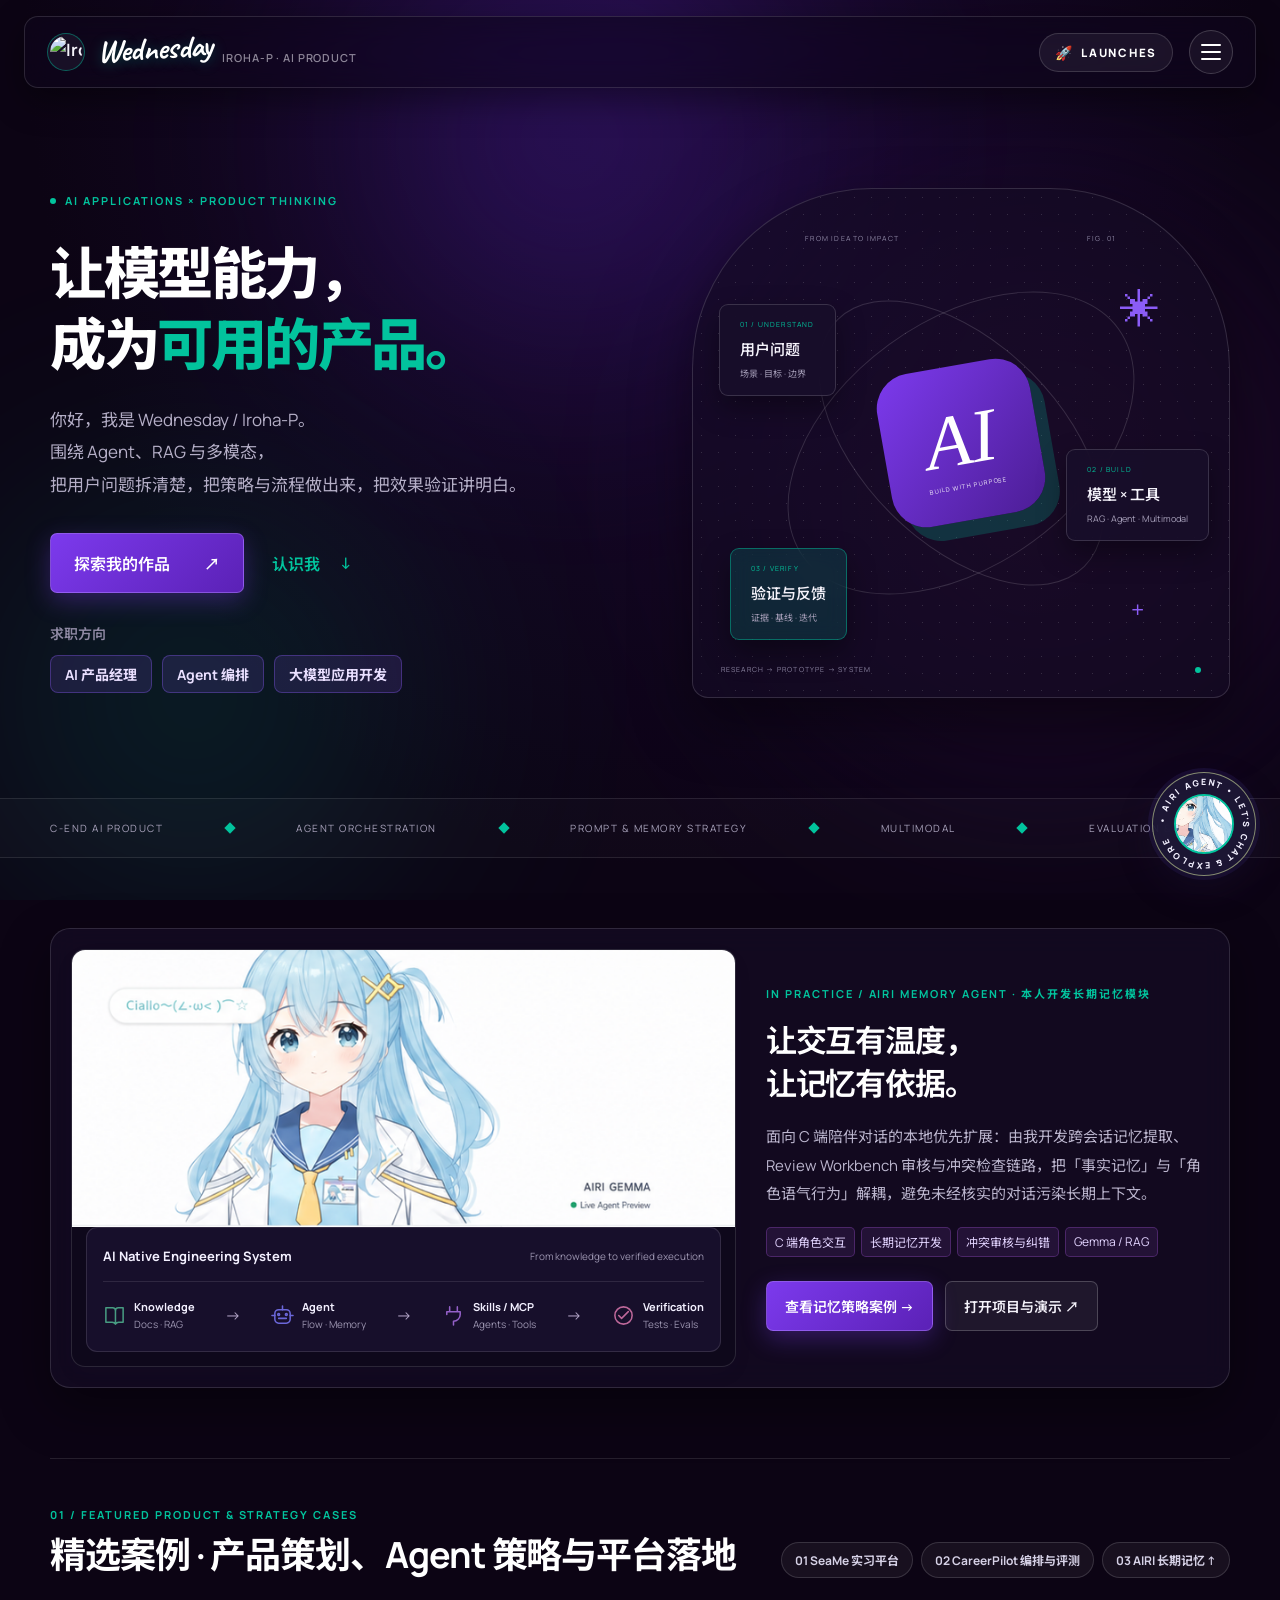
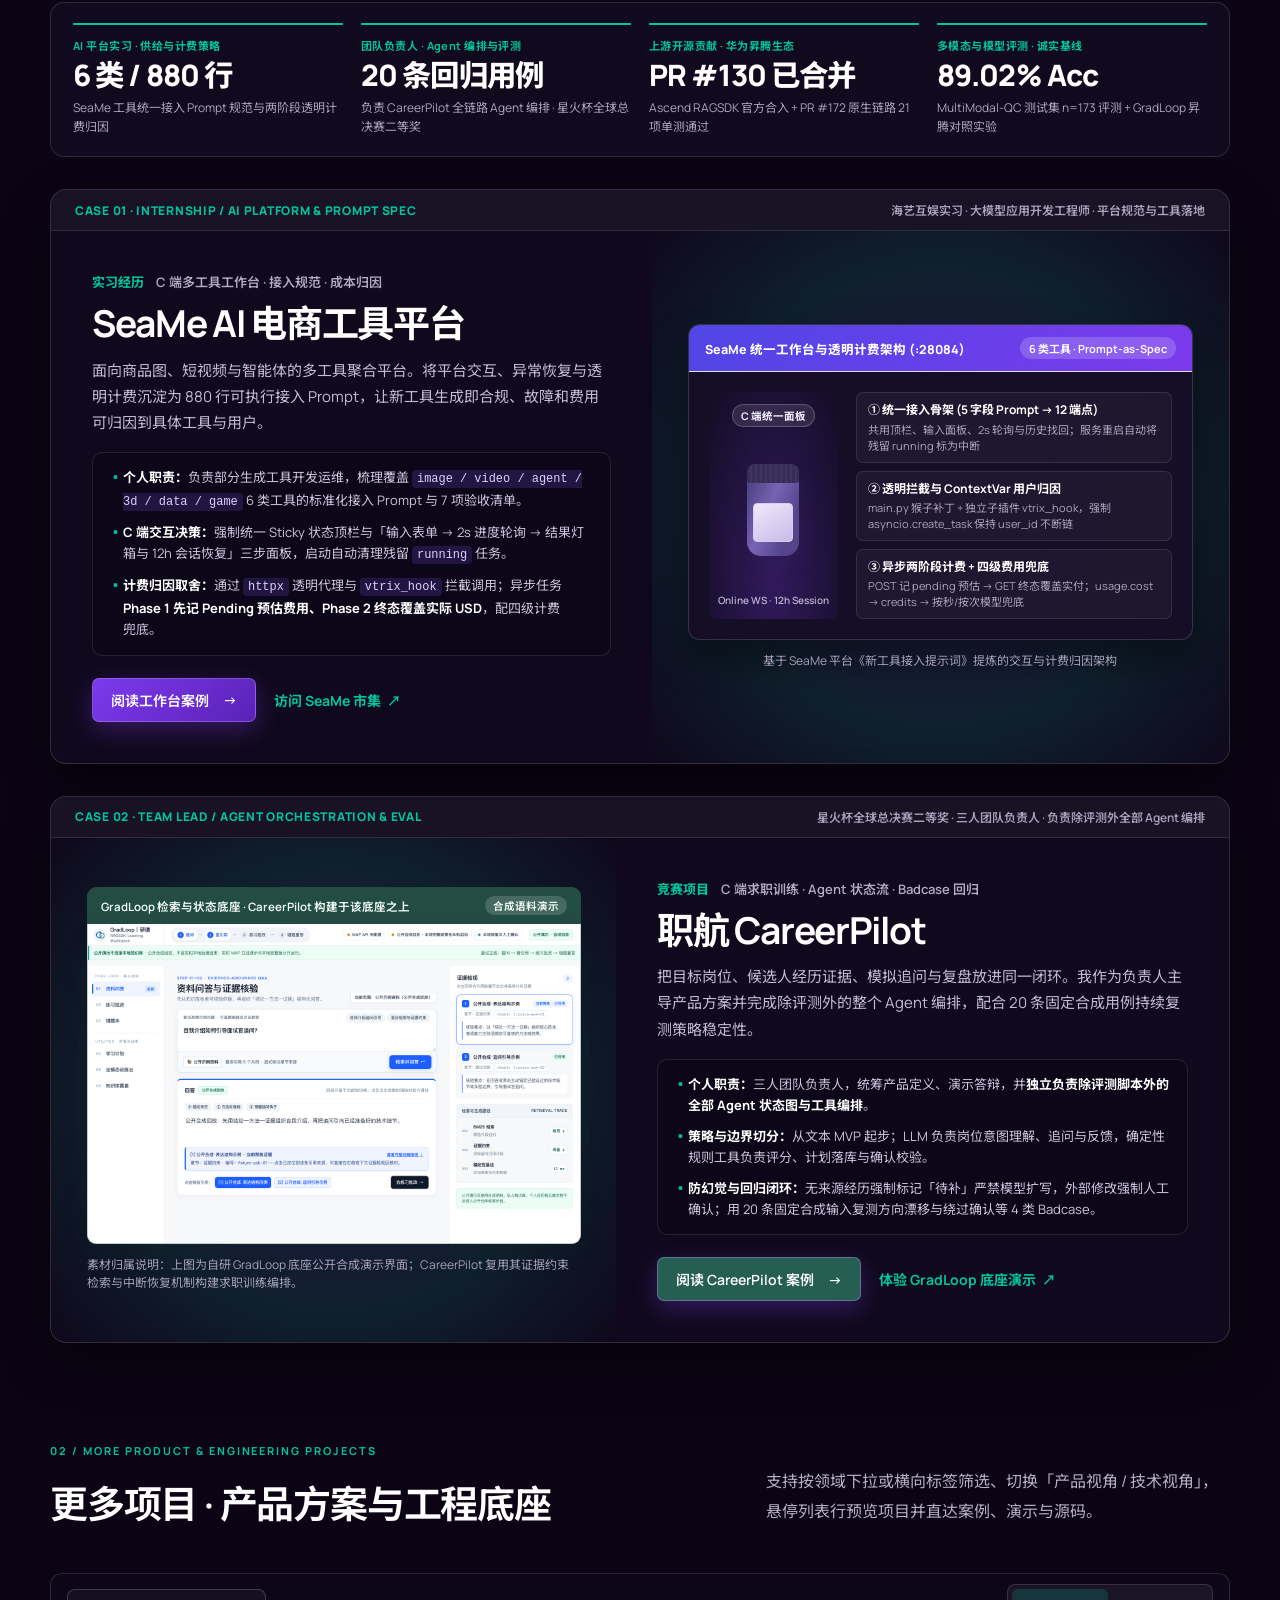
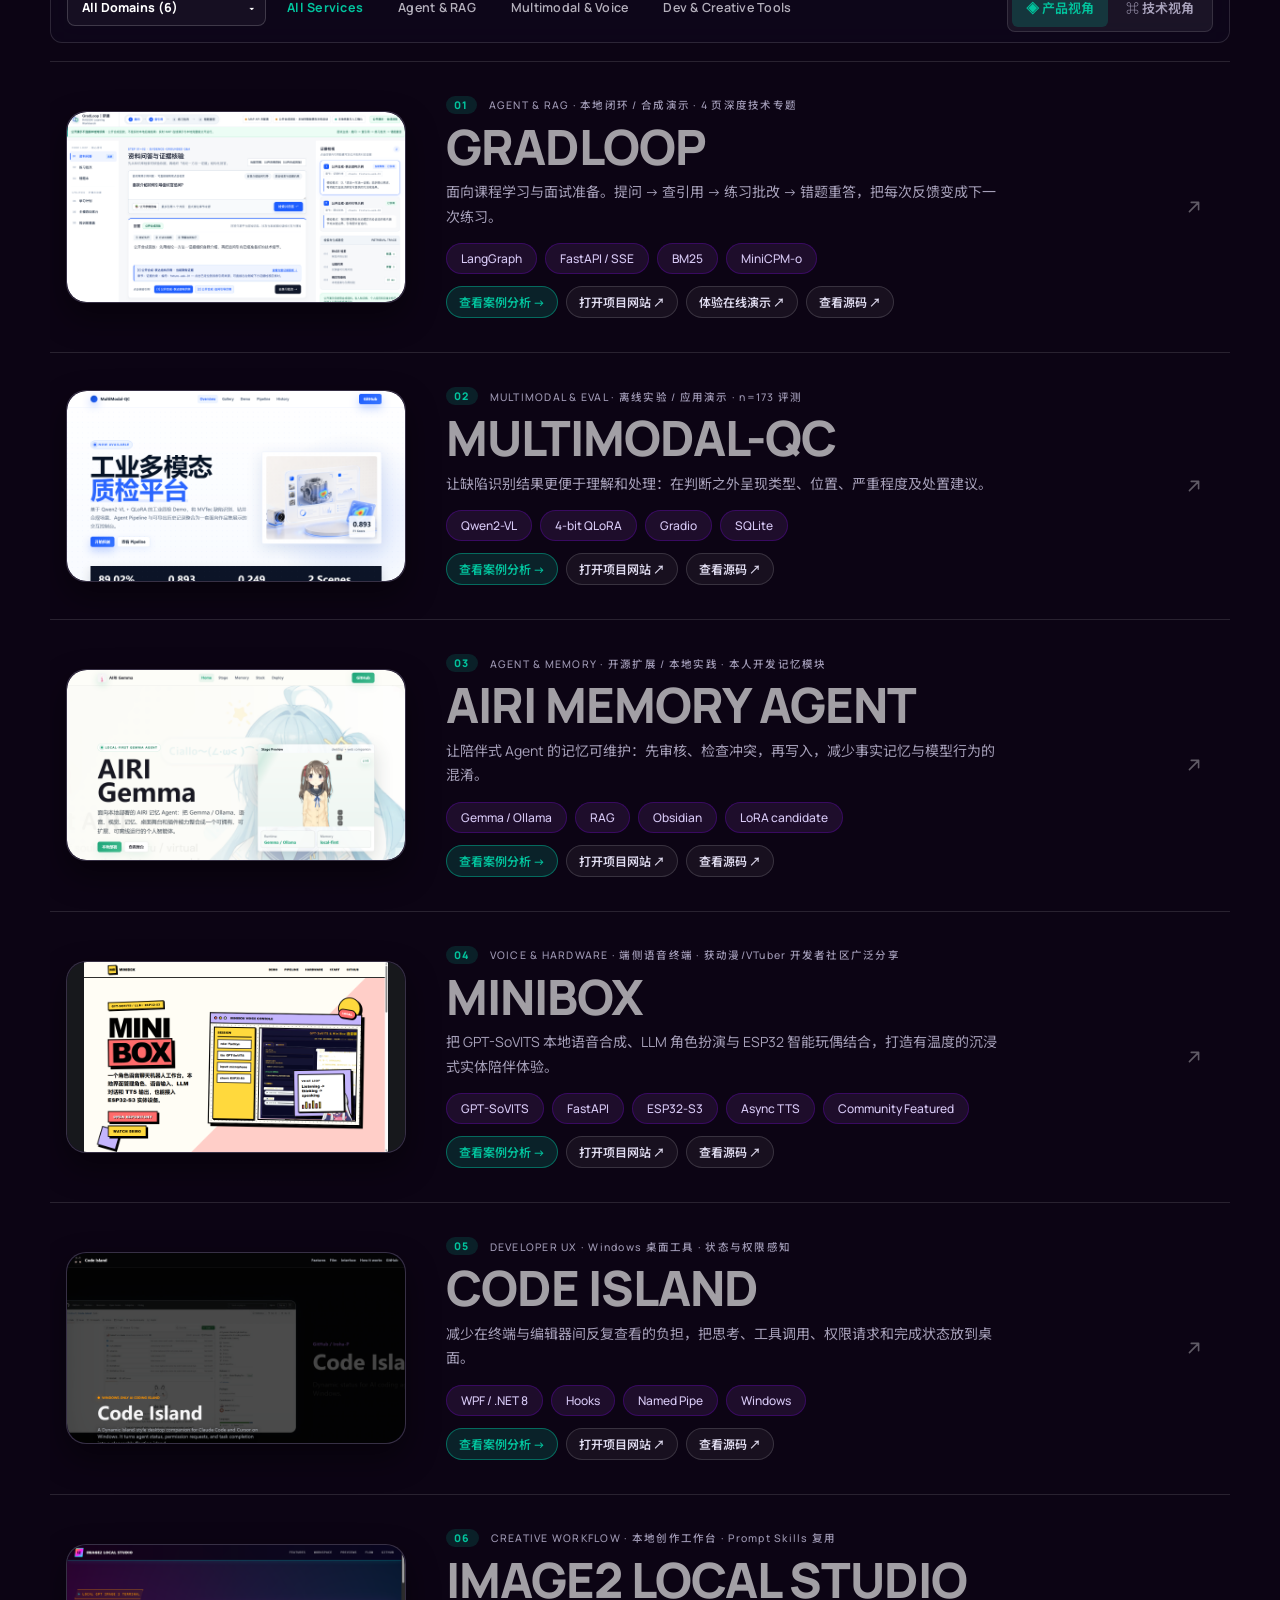
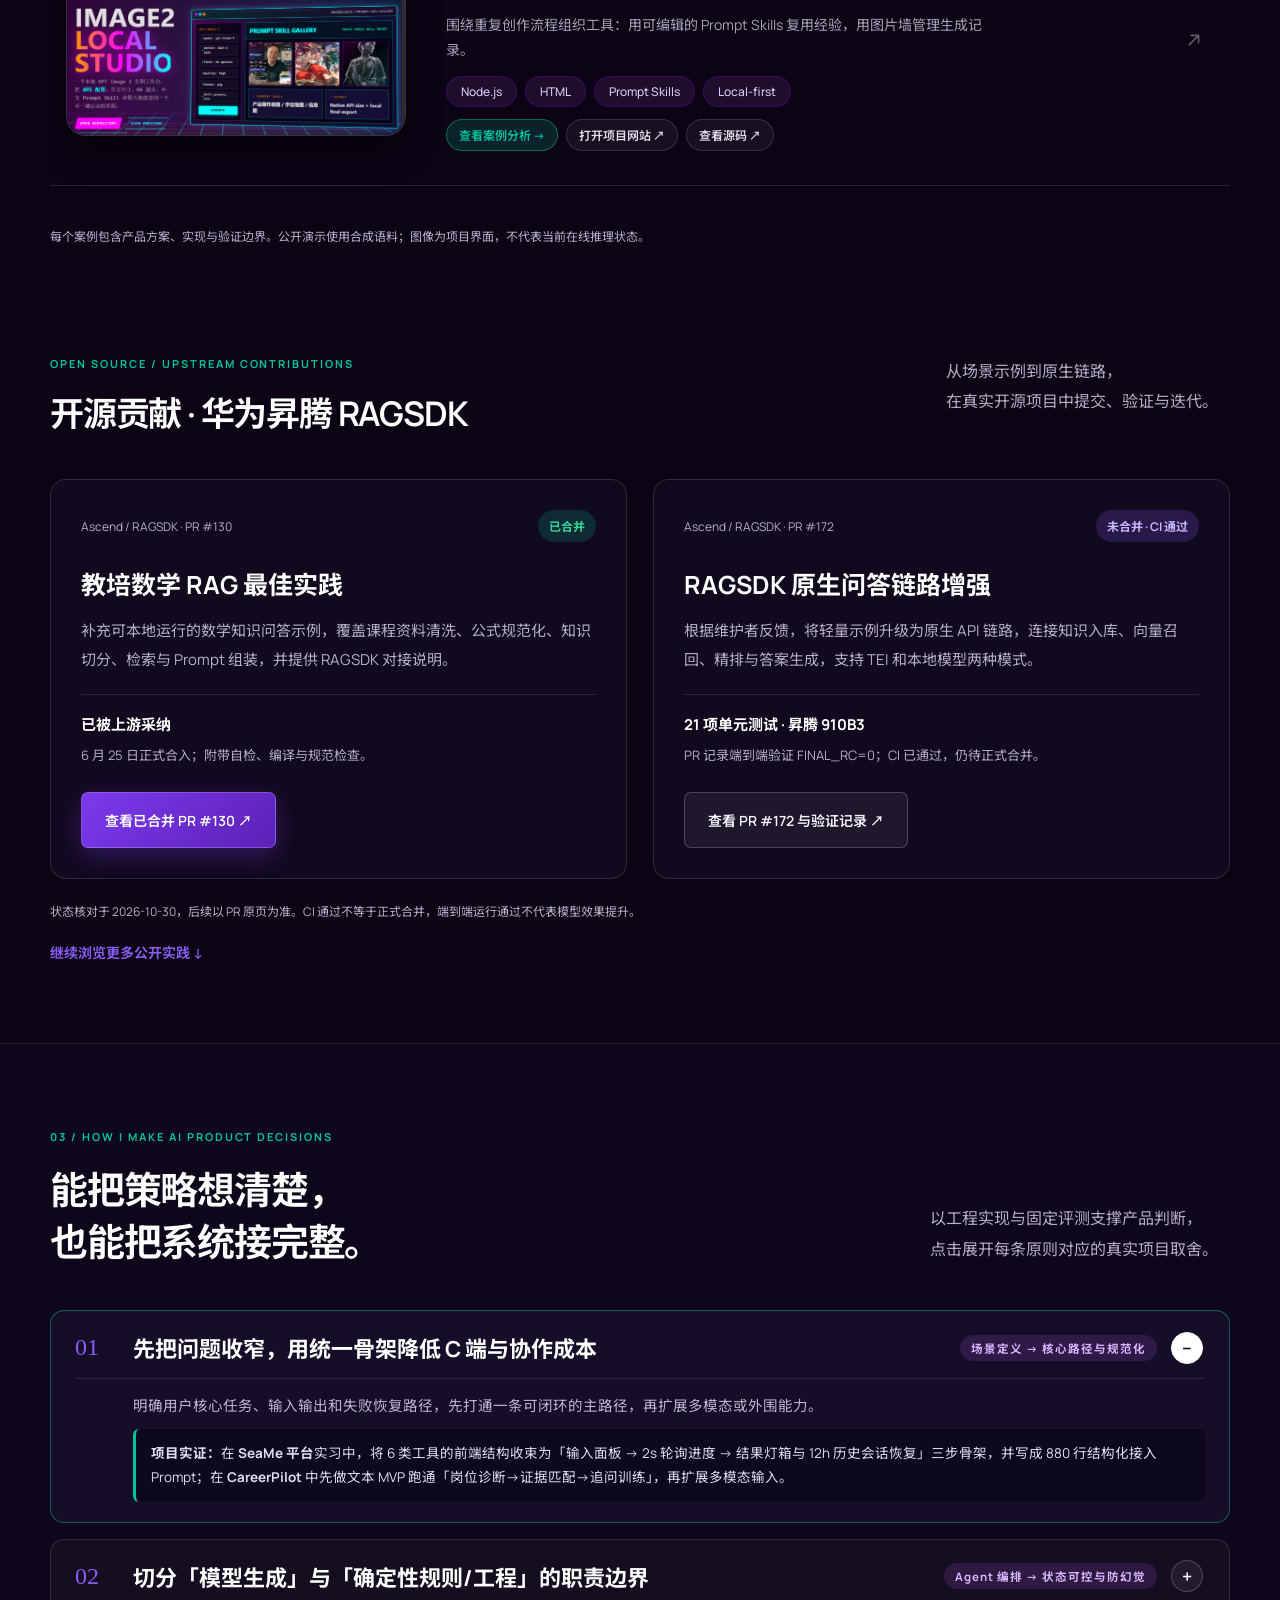
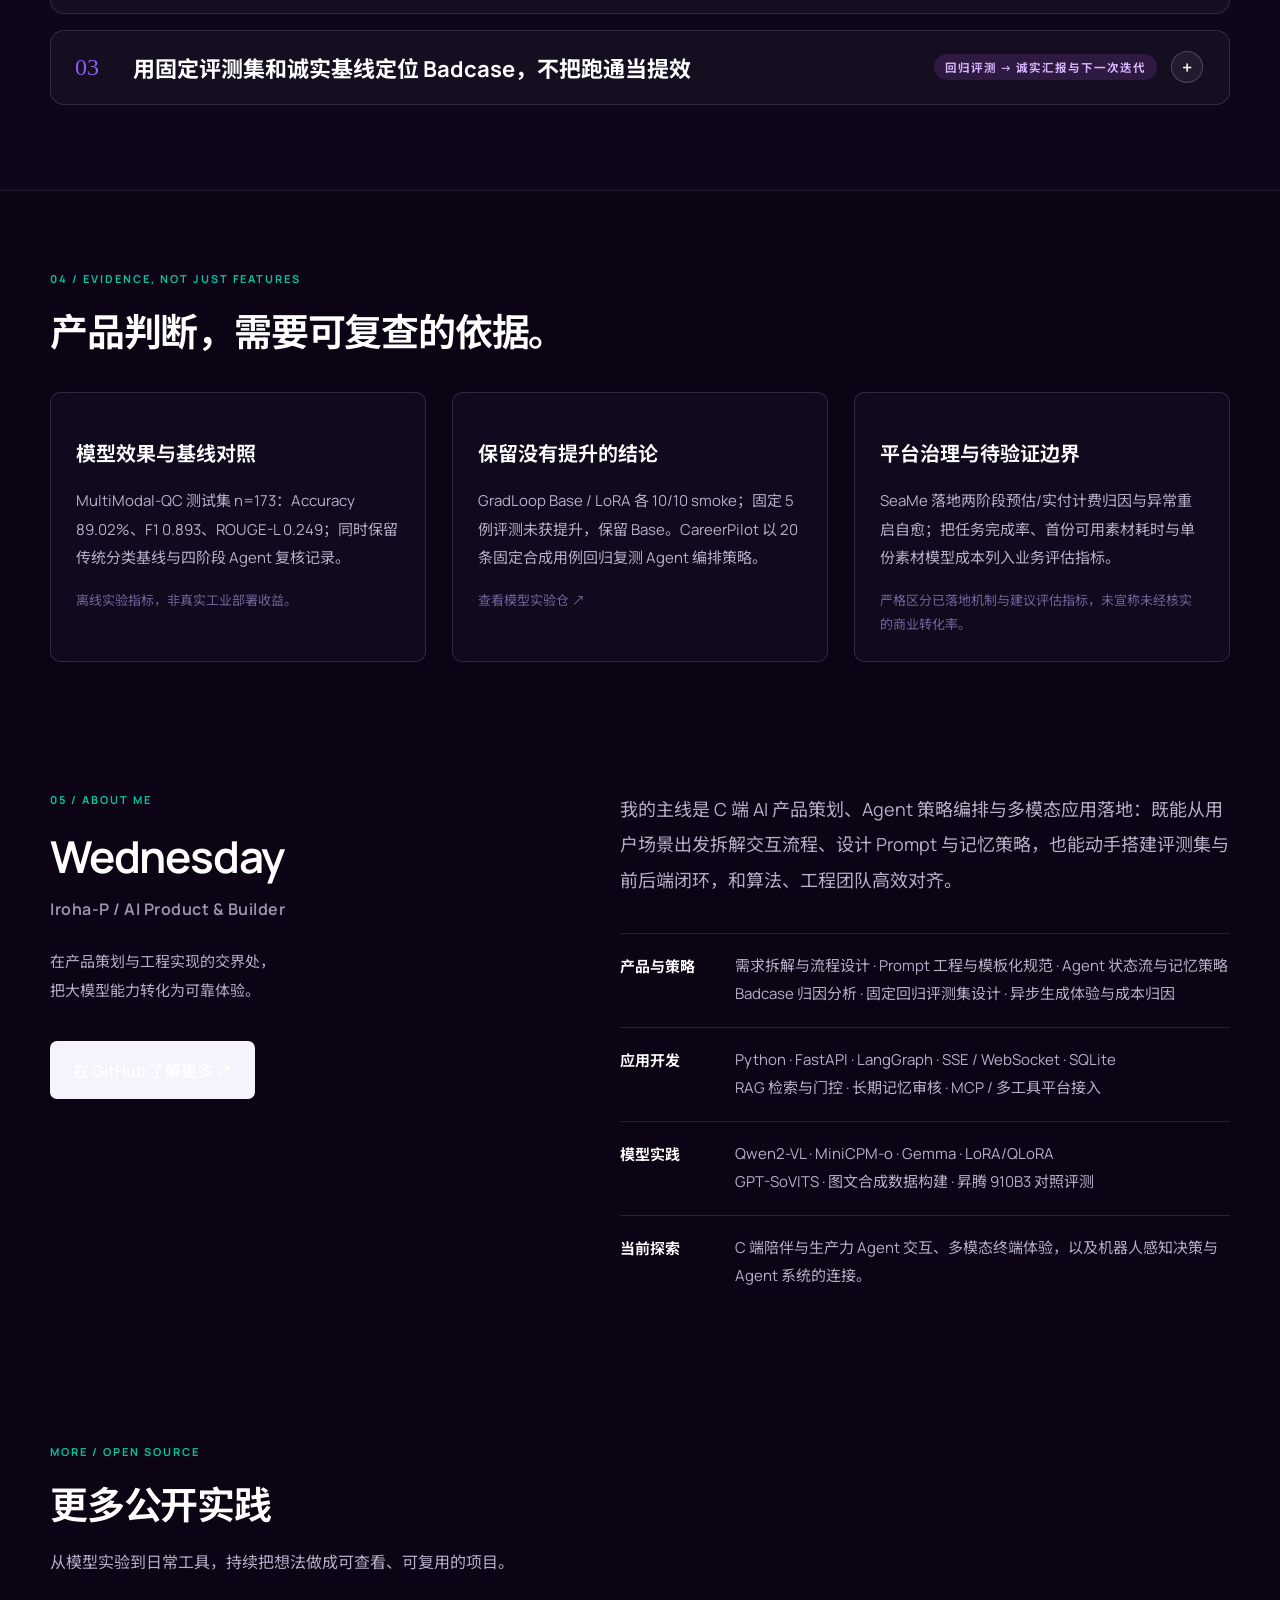
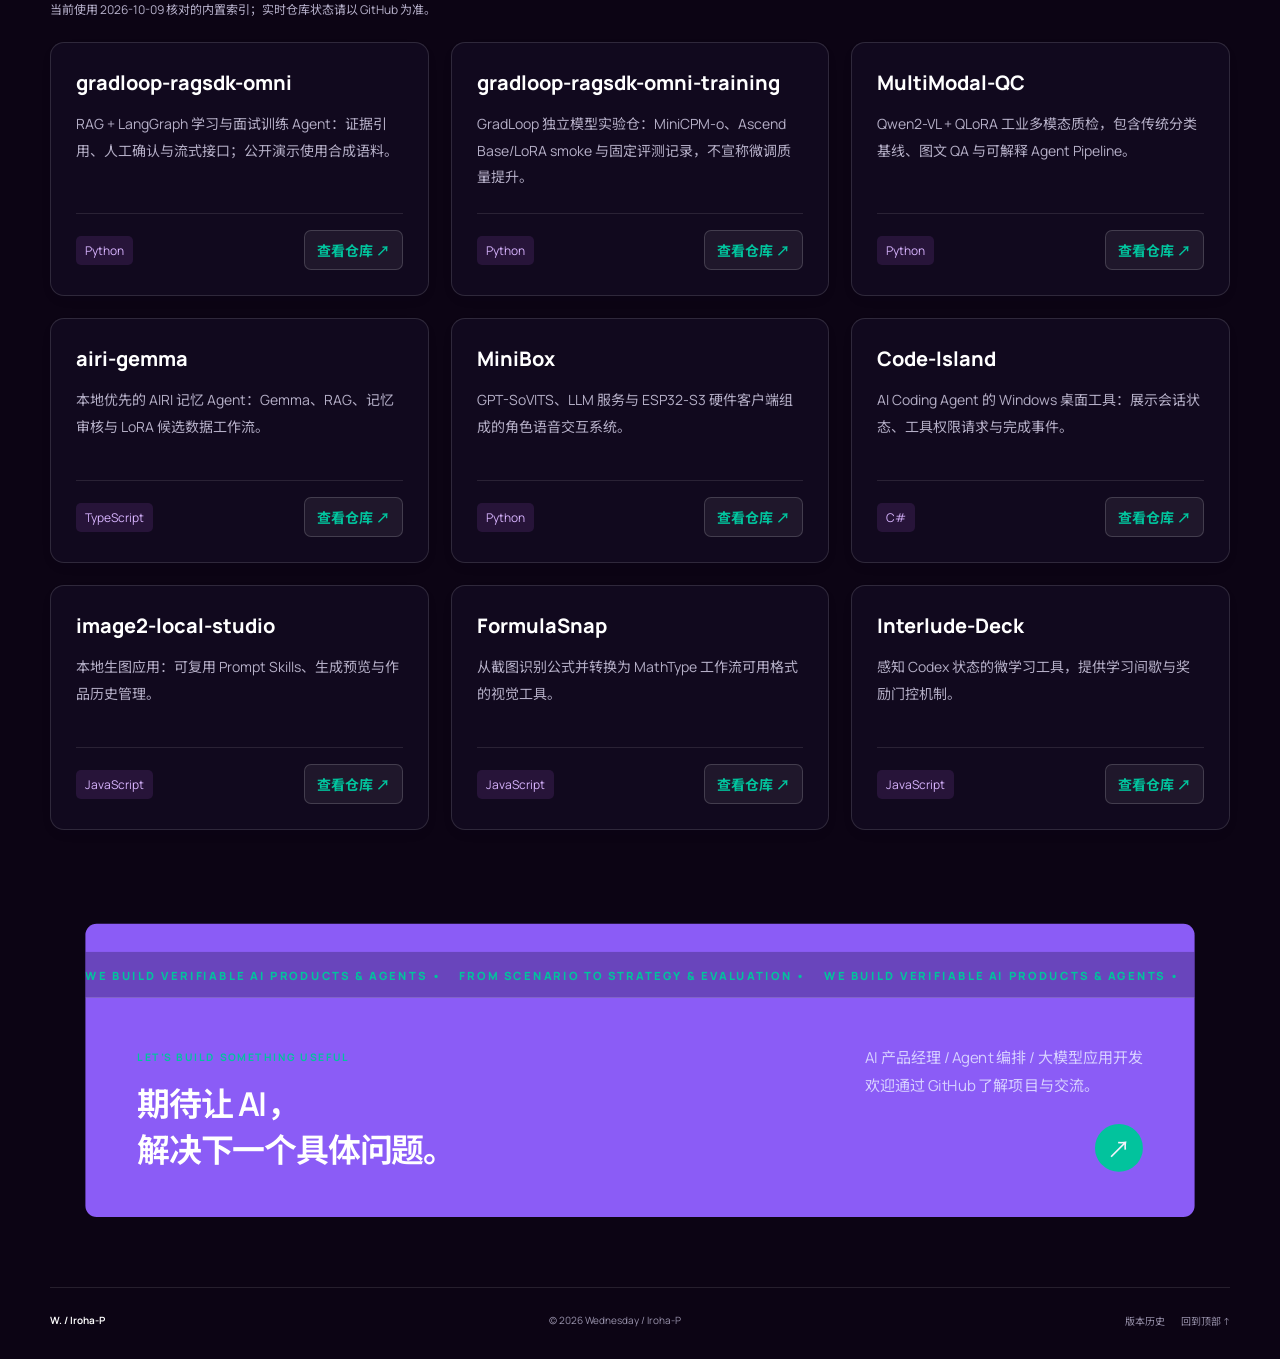
==== commit d9e140bf: "Apply few.io dark atmospheric glass aesthetic, full-screen menu drawer, and MiniBox community feedba" ====
--- a/index.html
+++ b/index.html
@@ -1,7 +1,48 @@
 <!DOCTYPE html><html lang="zh-CN"><head><meta charset="UTF-8"><meta name="viewport" content="width=device-width,initial-scale=1"><meta name="theme-color" content="#f5f3ec"><title>Wednesday / Iroha-P | AI 产品 · 大模型应用 · Agent · 多模态</title><meta name="description" content="Wednesday / Iroha-P 的 AI 产品经理与大模型应用作品集。展示 AIRI 长期记忆交互、SeaMe AI 电商工具平台实习规范与职航 CareerPilot Agent 编排及回归评测。"><link rel="icon" href="https://avatars.githubusercontent.com/u/247766815?v=4"><link rel="stylesheet" href="styles.css">
-<link rel="stylesheet" href="casebook.css"><link rel="preconnect" href="https://fonts.googleapis.com"><link rel="preconnect" href="https://fonts.gstatic.com" crossorigin><link href="https://fonts.googleapis.com/css2?family=Manrope:wght@400;500;600;700;800&family=Noto+Sans+SC:wght@400;500;600;700;800&display=swap" rel="stylesheet"></head><body>
+<link rel="stylesheet" href="casebook.css"><link rel="preconnect" href="https://fonts.googleapis.com"><link rel="preconnect" href="https://fonts.gstatic.com" crossorigin><link href="https://fonts.googleapis.com/css2?family=Caveat:wght@700&family=Manrope:wght@400;500;600;700;800&family=Noto+Sans+SC:wght@400;500;600;700;800&display=swap" rel="stylesheet"></head><body>
 <a class="skip" href="#featured">跳到精选案例</a>
-<header><a class="brand" href="#"><img class="brand-avatar" src="https://avatars.githubusercontent.com/u/247766815?v=4" alt="Iroha-P 头像" width="48" height="48"><span>Wednesday / Iroha-P<small>AI APPLICATIONS & PRODUCT</small></span></a><nav aria-label="主导航"><a href="#featured">Casebook<small>项目案例</small></a><a href="#approach">Principles<small>工作方式</small></a><a href="#about">Capabilities<small>能力与背景</small></a><a href="#contributions">Open Source<small>开源贡献</small></a></nav><a class="nav-git" href="https://github.com/Iroha-P" target="_blank" rel="noopener">GitHub ↗</a></header>
+<div class="few-ambient-canvas" aria-hidden="true">
+  <span class="ambient-blob blob-purple"></span>
+  <span class="ambient-blob blob-mint"></span>
+  <span class="ambient-blob blob-magenta"></span>
+</div>
+<header class="few-glass-header"><a class="brand" href="#"><img class="brand-avatar" src="https://avatars.githubusercontent.com/u/247766815?v=4" alt="Iroha-P 头像" width="44" height="44"><span class="brand-text"><em class="brand-signature" aria-hidden="true">Wednesday</em><span class="brand-name">Iroha-P · AI Product</span></span></a><nav class="legacy-inline-nav" aria-label="主导航"><a href="#featured">Casebook<small>项目案例</small></a><a href="#approach">Principles<small>工作方式</small></a><a href="#about">Capabilities<small>能力与背景</small></a><a href="#contributions">Open Source<small>开源贡献</small></a></nav><div class="few-header-actions"><a class="few-launches-quick" href="#featured"><span class="rocket-icon" aria-hidden="true">🚀</span> LAUNCHES</a><button type="button" class="few-menu-toggle" aria-expanded="false" aria-controls="few-fullscreen-menu" aria-label="打开全屏主菜单"><span class="menu-bar"></span><span class="menu-bar"></span><span class="menu-bar"></span></button></div></header>
+<div id="few-fullscreen-menu" class="few-menu-overlay" aria-hidden="true" role="dialog" aria-modal="true" aria-label="站点主菜单">
+  <div class="few-menu-glow glow-mint" aria-hidden="true"></div>
+  <div class="few-menu-glow glow-purple" aria-hidden="true"></div>
+  <div class="few-menu-inner wrap">
+    <div class="few-menu-primary">
+      <ul class="few-menu-links">
+        <li style="--i:0"><a href="#featured">CASEBOOK <span class="menu-cn">精选案例</span> <span class="menu-rocket" aria-hidden="true">🚀</span></a></li>
+        <li style="--i:1"><a href="#work">ALL PROJECTS <span class="menu-cn">项目目录</span></a></li>
+        <li style="--i:2"><a href="#approach">HOW I WORK <span class="menu-cn">产品判断</span></a></li>
+        <li style="--i:3"><a href="#contributions">OPEN SOURCE <span class="menu-cn">开源贡献</span></a></li>
+        <li style="--i:4"><a href="#about">ABOUT ME <span class="menu-cn">能力与背景</span></a></li>
+      </ul>
+      <div class="few-menu-sublinks">
+        <a href="cases/ecommerce-ai-tools.html">SEAME CASE</a>
+        <a href="cases/careerpilot.html">CAREERPILOT</a>
+        <a href="cases/airi-memory.html">AIRI MEMORY</a>
+        <a href="projects/gradloop/">GRADLOOP 专题</a>
+        <a href="history/">VERSION HISTORY</a>
+      </div>
+    </div>
+    <aside class="few-menu-aside" aria-label="个人身份与快速链接">
+      <div class="menu-meta-block">
+        <span>TARGET ROLE</span>
+        <p>AI 产品经理 · Agent 编排<br>大模型应用开发</p>
+      </div>
+      <div class="menu-meta-block">
+        <span>GITHUB</span>
+        <p><a href="https://github.com/Iroha-P" target="_blank" rel="noopener">github.com/Iroha-P ↗</a></p>
+      </div>
+      <div class="menu-meta-block">
+        <span>LIVE PLATFORMS</span>
+        <p><a href="https://www.seame.ai/zh/" target="_blank" rel="noopener">SeaMe 官方市集 ↗</a><br><a href="demo/gradloop/" target="_blank" rel="noopener">GradLoop 公开合成演示 ↗</a></p>
+      </div>
+    </aside>
+  </div>
+</div>
 <main>
 <section class="hero wrap"><div class="hero-copy"><div class="eyebrow"><span class="dot"></span> AI APPLICATIONS × PRODUCT THINKING</div><h1>让模型能力，<br>成为<span>可用的产品。</span></h1><p class="intro">你好，我是 Wednesday / Iroha-P。<br>围绕 Agent、RAG 与多模态，<br>把用户问题拆清楚，把策略与流程做出来，把效果验证讲明白。</p><div class="hero-actions"><a class="button primary" href="#featured">探索我的作品 <span>↗</span></a><a class="text-link" href="#about">认识我 <span>↓</span></a></div><div class="roleline"><span>求职方向</span><strong>AI 产品经理</strong><strong>Agent 编排</strong><strong>大模型应用开发</strong></div></div>
 <div class="hero-art" aria-label="从用户问题、知识和模型，到可验证应用的概念图"><div class="art-top"><span>FROM IDEA TO IMPACT</span><span>FIG. 01</span></div><div class="orbit orbit-a"></div><div class="orbit orbit-b"></div><div class="art-label label-a"><span>01 / UNDERSTAND</span><b>用户问题</b><small>场景 · 目标 · 边界</small></div><div class="core"><span>AI</span><small>BUILD WITH PURPOSE</small></div><div class="art-label label-b"><span>02 / BUILD</span><b>模型 × 工具</b><small>RAG · Agent · Multimodal</small></div><div class="art-label label-c"><span>03 / VERIFY</span><b>验证与反馈</b><small>证据 · 基线 · 迭代</small></div><span class="spark spark-a">✳</span><span class="spark spark-b">+</span><div class="art-bottom"><span>RESEARCH → PROTOTYPE → SYSTEM</span><span class="tiny-dot"></span></div></div></section>
@@ -122,7 +163,7 @@
   </div>
 </section>
 
-<section class="wrap work" id="work"><div class="section-head"><div><div class="eyebrow">02 / MORE PRODUCT &amp; ENGINEERING PROJECTS</div><h2>更多项目 · 产品方案与工程底座</h2></div><p>支持按领域筛选、切换「产品视角 / 技术视角」，<br>悬停列表行预览项目并直达案例、演示与源码。</p></div><div class="work-toolbar few-filter-bar"><div class="few-filter-group" role="group" aria-label="按项目领域筛选"><button type="button" class="filter-pill is-active" data-filter="all">All Projects <span>6</span></button><button type="button" class="filter-pill" data-filter="agent">Agent &amp; RAG <span>2</span></button><button type="button" class="filter-pill" data-filter="multimodal">Multimodal &amp; Voice <span>2</span></button><button type="button" class="filter-pill" data-filter="tooling">Dev &amp; Creative Tools <span>2</span></button></div><div class="work-view-group"><div class="tabs" role="tablist" aria-label="作品阅读视角"><button id="pm-tab" role="tab" aria-selected="true" aria-controls="projects" data-role="pm">◈ 产品视角</button><button id="dev-tab" role="tab" aria-selected="false" aria-controls="projects" data-role="dev" tabindex="-1">⌘ 技术视角</button></div><span id="view-note">用户问题 / 产品方案 / 验证证据</span></div></div><div id="projects" class="projects few-launches-list" role="tabpanel" aria-labelledby="pm-tab"><article class="project-card few-launch-row" data-category="agent" data-cursor-label="VIEW WORK"><div class="row-glow" aria-hidden="true"></div><a class="project-media" style="--color:#e3e0ed;display:block" href="cases/gradloop.html" aria-label="查看 GradLoop 案例"><img src="assets/gradloop-public-qa.png" alt="GradLoop 项目界面截图" loading="lazy" width="1000" height="650"></a><div class="few-row-main"><div class="project-topline"><span class="case-number index">01</span><b>AGENT &amp; RAG · 本地闭环 / 合成演示 · 4 页深度技术专题</b></div><div class="few-row-heading"><h3>GradLoop</h3><p class="project-sub">证据约束的学习与面试训练 Agent</p></div><p class="project-copy" data-product="面向课程学习与面试准备。提问 → 查引用 → 练习批改 → 错题重答，把每次反馈变成下一次练习。" data-engineering="以可追溯检索连接问答、计划、练习与复习；保存跨请求业务状态，让执行过程可观察、可恢复。">面向课程学习与面试准备。提问 → 查引用 → 练习批改 → 错题重答，把每次反馈变成下一次练习。</p><div class="tags"><span>LangGraph</span><span>FastAPI / SSE</span><span>BM25</span><span>MiniCPM-o</span></div><div class="project-links"><a class="case-action" href="cases/gradloop.html"><span>查看案例分析 →</span><small>问题、方案与验证</small></a><a class="site-action" href="projects/gradloop/" target="_blank" rel="noopener"><span>打开项目网站 ↗</span><small>4 页架构与评测专题</small></a><a class="demo-action" href="demo/gradloop/" target="_blank" rel="noopener"><span>体验在线演示 ↗</span><small>公开合成资料演示</small></a><a class="repo" href="https://github.com/Iroha-P/gradloop-ragsdk-omni" target="_blank" rel="noopener"><span>查看源码 ↗</span><small>实现与验证记录</small></a></div></div><a class="few-row-arrow" href="cases/gradloop.html" aria-label="打开 GradLoop 案例详情"><svg viewBox="0 0 24 24" fill="none" stroke="currentColor" stroke-width="1.75" stroke-linecap="round" stroke-linejoin="round" aria-hidden="true"><path d="M7 17L17 7M9 7h8v8"/></svg></a></article><article class="project-card few-launch-row" data-category="multimodal" data-cursor-label="VIEW WORK"><div class="row-glow" aria-hidden="true"></div><a class="project-media" style="--color:#dde5e4;display:block" href="cases/multimodal-qc.html" aria-label="查看 MultiModal-QC 案例"><img src="assets/multimodal-qc.png" alt="MultiModal-QC 项目界面截图" loading="lazy" width="1000" height="650"></a><div class="few-row-main"><div class="project-topline"><span class="case-number index">02</span><b>MULTIMODAL &amp; EVAL · 离线实验 / 应用演示 · n=173 评测</b></div><div class="few-row-heading"><h3>MultiModal-QC</h3><p class="project-sub">工业多模态质检应用</p></div><p class="project-copy" data-product="让缺陷识别结果更便于理解和处理：在判断之外呈现类型、位置、严重程度及处置建议。" data-engineering="把 MVTec-AD 转为 1,725 条图文 QA，连接多模态训练、四阶段 Agent Pipeline 与推理结果记录。">让缺陷识别结果更便于理解和处理：在判断之外呈现类型、位置、严重程度及处置建议。</p><div class="tags"><span>Qwen2-VL</span><span>4-bit QLoRA</span><span>Gradio</span><span>SQLite</span></div><div class="project-links"><a class="case-action" href="cases/multimodal-qc.html"><span>查看案例分析 →</span><small>问题、方案与验证</small></a><a class="site-action" href="https://iroha-p.github.io/MultiModal-QC/" target="_blank" rel="noopener"><span>打开项目网站 ↗</span><small>完整界面与技术介绍</small></a><a class="repo" href="https://github.com/Iroha-P/MultiModal-QC" target="_blank" rel="noopener"><span>查看源码 ↗</span><small>实现与验证记录</small></a></div></div><a class="few-row-arrow" href="cases/multimodal-qc.html" aria-label="打开 MultiModal-QC 案例详情"><svg viewBox="0 0 24 24" fill="none" stroke="currentColor" stroke-width="1.75" stroke-linecap="round" stroke-linejoin="round" aria-hidden="true"><path d="M7 17L17 7M9 7h8v8"/></svg></a></article><article class="project-card few-launch-row" data-category="agent" data-cursor-label="VIEW WORK"><div class="row-glow" aria-hidden="true"></div><a class="project-media" style="--color:#e1e5d4;display:block" href="cases/airi-memory.html" aria-label="查看 AIRI Memory Agent 案例"><img src="assets/airi-gemma.png" alt="AIRI Memory Agent 项目界面截图" loading="lazy" width="1000" height="650"></a><div class="few-row-main"><div class="project-topline"><span class="case-number index">03</span><b>AGENT &amp; MEMORY · 开源扩展 / 本地实践 · 本人开发记忆模块</b></div><div class="few-row-heading"><h3>AIRI Memory Agent</h3><p class="project-sub">从多源知识到长期记忆</p></div><p class="project-copy" data-product="让陪伴式 Agent 的记忆可维护：先审核、检查冲突，再写入，减少事实记忆与模型行为的混淆。" data-engineering="连接本地反应、长期记忆与云端增强；将审核后的多源内容沉淀为记忆与训练候选数据。">让陪伴式 Agent 的记忆可维护：先审核、检查冲突，再写入，减少事实记忆与模型行为的混淆。</p><div class="tags"><span>Gemma / Ollama</span><span>RAG</span><span>Obsidian</span><span>LoRA candidate</span></div><div class="project-links"><a class="case-action" href="cases/airi-memory.html"><span>查看案例分析 →</span><small>问题、方案与验证</small></a><a class="site-action" href="https://iroha-p.github.io/airi-gemma/" target="_blank" rel="noopener"><span>打开项目网站 ↗</span><small>完整界面与技术介绍</small></a><a class="repo" href="https://github.com/Iroha-P/airi-gemma" target="_blank" rel="noopener"><span>查看源码 ↗</span><small>实现与验证记录</small></a></div></div><a class="few-row-arrow" href="cases/airi-memory.html" aria-label="打开 AIRI Memory Agent 案例详情"><svg viewBox="0 0 24 24" fill="none" stroke="currentColor" stroke-width="1.75" stroke-linecap="round" stroke-linejoin="round" aria-hidden="true"><path d="M7 17L17 7M9 7h8v8"/></svg></a></article><article class="project-card few-launch-row" data-category="multimodal" data-cursor-label="VIEW WORK"><div class="row-glow" aria-hidden="true"></div><a class="project-media media-contain" style="--color:#e9dfd7;display:block" href="cases/minibox.html" aria-label="查看 MiniBox 案例"><img src="assets/minibox.png" alt="MiniBox 项目界面截图" loading="lazy" width="1000" height="650"></a><div class="few-row-main"><div class="project-topline"><span class="case-number index">04</span><b>VOICE &amp; HARDWARE · 软硬件交互闭环 · 端侧语音终端</b></div><div class="few-row-heading"><h3>MiniBox</h3><p class="project-sub">角色语音交互与硬件闭环</p></div><p class="project-copy" data-product="围绕实体交互的低成本方案，把算力留在 PC，让小型设备聚焦录音播放与陪伴式体验。" data-engineering="将语音克隆封装为异步服务，打通端侧录音、PC 推理和端侧播放，连接多轮角色对话。">围绕实体交互的低成本方案，把算力留在 PC，让小型设备聚焦录音播放与陪伴式体验。</p><div class="tags"><span>GPT-SoVITS</span><span>FastAPI</span><span>ESP32-S3</span><span>Async TTS</span></div><div class="project-links"><a class="case-action" href="cases/minibox.html"><span>查看案例分析 →</span><small>问题、方案与验证</small></a><a class="site-action" href="https://iroha-p.github.io/MiniBox/" target="_blank" rel="noopener"><span>打开项目网站 ↗</span><small>完整界面与技术介绍</small></a><a class="repo" href="https://github.com/Iroha-P/MiniBox" target="_blank" rel="noopener"><span>查看源码 ↗</span><small>实现与验证记录</small></a></div></div><a class="few-row-arrow" href="cases/minibox.html" aria-label="打开 MiniBox 案例详情"><svg viewBox="0 0 24 24" fill="none" stroke="currentColor" stroke-width="1.75" stroke-linecap="round" stroke-linejoin="round" aria-hidden="true"><path d="M7 17L17 7M9 7h8v8"/></svg></a></article><article class="project-card few-launch-row" data-category="tooling" data-cursor-label="VIEW WORK"><div class="row-glow" aria-hidden="true"></div><a class="project-media" style="--color:#dedfe7;display:block" href="cases/code-island.html" aria-label="查看 Code Island 案例"><img src="assets/code-island.png" alt="Code Island 项目界面截图" loading="lazy" width="1000" height="650"></a><div class="few-row-main"><div class="project-topline"><span class="case-number index">05</span><b>DEVELOPER UX · Windows 桌面工具 · 状态与权限感知</b></div><div class="few-row-heading"><h3>Code Island</h3><p class="project-sub">让 AI Coding 的状态可见、权限可控</p></div><p class="project-copy" data-product="减少在终端与编辑器间反复查看的负担，把思考、工具调用、权限请求和完成状态放到桌面。" data-engineering="以 Hook、Python 和 Named Pipe 解耦 Agent 事件与桌面 UI，集中展示多会话运行状态。">减少在终端与编辑器间反复查看的负担，把思考、工具调用、权限请求和完成状态放到桌面。</p><div class="tags"><span>WPF / .NET 8</span><span>Hooks</span><span>Named Pipe</span><span>Windows</span></div><div class="project-links"><a class="case-action" href="cases/code-island.html"><span>查看案例分析 →</span><small>问题、方案与验证</small></a><a class="site-action" href="https://iroha-p.github.io/Code-Island/" target="_blank" rel="noopener"><span>打开项目网站 ↗</span><small>完整界面与技术介绍</small></a><a class="repo" href="https://github.com/Iroha-P/Code-Island" target="_blank" rel="noopener"><span>查看源码 ↗</span><small>实现与验证记录</small></a></div></div><a class="few-row-arrow" href="cases/code-island.html" aria-label="打开 Code Island 案例详情"><svg viewBox="0 0 24 24" fill="none" stroke="currentColor" stroke-width="1.75" stroke-linecap="round" stroke-linejoin="round" aria-hidden="true"><path d="M7 17L17 7M9 7h8v8"/></svg></a></article><article class="project-card few-launch-row" data-category="tooling" data-cursor-label="VIEW WORK"><div class="row-glow" aria-hidden="true"></div><a class="project-media" style="--color:#e8e2ce;display:block" href="cases/image-studio.html" aria-label="查看 Image2 Local Studio 案例"><img src="assets/image2-local-studio.png" alt="Image2 Local Studio 项目界面截图" loading="lazy" width="1000" height="650"></a><div class="few-row-main"><div class="project-topline"><span class="case-number index">06</span><b>CREATIVE WORKFLOW · 本地创作工作台 · Prompt Skills 复用</b></div><div class="few-row-heading"><h3>Image2 Local Studio</h3><p class="project-sub">把生成与创作知识放进同一工作台</p></div><p class="project-copy" data-product="围绕重复创作流程组织工具：用可编辑的 Prompt Skills 复用经验，用图片墙管理生成记录。" data-engineering="整合 API 配置、尺寸选择、生成预览、4K 超分与图片墙，形成可一键启动的本地工作台。">围绕重复创作流程组织工具：用可编辑的 Prompt Skills 复用经验，用图片墙管理生成记录。</p><div class="tags"><span>Node.js</span><span>HTML</span><span>Prompt Skills</span><span>Local-first</span></div><div class="project-links"><a class="case-action" href="cases/image-studio.html"><span>查看案例分析 →</span><small>问题、方案与验证</small></a><a class="site-action" href="https://iroha-p.github.io/image2-local-studio/" target="_blank" rel="noopener"><span>打开项目网站 ↗</span><small>完整界面与技术介绍</small></a><a class="repo" href="https://github.com/Iroha-P/image2-local-studio" target="_blank" rel="noopener"><span>查看源码 ↗</span><small>实现与验证记录</small></a></div></div><a class="few-row-arrow" href="cases/image-studio.html" aria-label="打开 Image2 Local Studio 案例详情"><svg viewBox="0 0 24 24" fill="none" stroke="currentColor" stroke-width="1.75" stroke-linecap="round" stroke-linejoin="round" aria-hidden="true"><path d="M7 17L17 7M9 7h8v8"/></svg></a></article></div><p class="source-note">每个案例包含产品方案、实现与验证边界。公开演示使用合成语料；图像为项目界面，不代表当前在线推理状态。</p></section>
+<section class="wrap work" id="work"><div class="section-head"><div><div class="eyebrow">02 / MORE PRODUCT &amp; ENGINEERING PROJECTS</div><h2>更多项目 · 产品方案与工程底座</h2></div><p>支持按领域下拉或横向标签筛选、切换「产品视角 / 技术视角」，<br>悬停列表行预览项目并直达案例、演示与源码。</p></div><div class="work-toolbar few-filter-bar"><div class="few-filter-group" role="group" aria-label="按项目领域筛选"><div class="few-industry-select-wrap"><select id="few-domain-select" class="few-industry-select" aria-label="选择项目领域"><option value="all">All Domains (6)</option><option value="agent">Agent &amp; RAG (2)</option><option value="multimodal">Multimodal &amp; Voice (2)</option><option value="tooling">Dev &amp; Creative Tools (2)</option></select><span class="select-chevron" aria-hidden="true">▾</span></div><div class="few-service-tabs"><button type="button" class="filter-pill is-active" data-filter="all">All Services <span>6</span></button><button type="button" class="filter-pill" data-filter="agent">Agent &amp; RAG <span>2</span></button><button type="button" class="filter-pill" data-filter="multimodal">Multimodal &amp; Voice <span>2</span></button><button type="button" class="filter-pill" data-filter="tooling">Dev &amp; Creative Tools <span>2</span></button></div></div><div class="work-view-group"><div class="tabs" role="tablist" aria-label="作品阅读视角"><button id="pm-tab" role="tab" aria-selected="true" aria-controls="projects" data-role="pm">◈ 产品视角</button><button id="dev-tab" role="tab" aria-selected="false" aria-controls="projects" data-role="dev" tabindex="-1">⌘ 技术视角</button></div><span id="view-note">用户问题 / 产品方案 / 验证证据</span></div></div><div id="projects" class="projects few-launches-list" role="tabpanel" aria-labelledby="pm-tab"><article class="project-card few-launch-row" data-category="agent" data-cursor-label="VIEW WORK"><div class="row-glow" aria-hidden="true"></div><a class="project-media" style="--color:#e3e0ed;display:block" href="cases/gradloop.html" aria-label="查看 GradLoop 案例"><img src="assets/gradloop-public-qa.png" alt="GradLoop 项目界面截图" loading="lazy" width="1000" height="650"></a><div class="few-row-main"><div class="project-topline"><span class="case-number index">01</span><b>AGENT &amp; RAG · 本地闭环 / 合成演示 · 4 页深度技术专题</b></div><div class="few-row-heading"><h3>GradLoop</h3><p class="project-sub">证据约束的学习与面试训练 Agent</p></div><p class="project-copy" data-product="面向课程学习与面试准备。提问 → 查引用 → 练习批改 → 错题重答，把每次反馈变成下一次练习。" data-engineering="以可追溯检索连接问答、计划、练习与复习；保存跨请求业务状态，让执行过程可观察、可恢复。">面向课程学习与面试准备。提问 → 查引用 → 练习批改 → 错题重答，把每次反馈变成下一次练习。</p><div class="tags"><span>LangGraph</span><span>FastAPI / SSE</span><span>BM25</span><span>MiniCPM-o</span></div><div class="project-links"><a class="case-action" href="cases/gradloop.html"><span>查看案例分析 →</span><small>问题、方案与验证</small></a><a class="site-action" href="projects/gradloop/" target="_blank" rel="noopener"><span>打开项目网站 ↗</span><small>4 页架构与评测专题</small></a><a class="demo-action" href="demo/gradloop/" target="_blank" rel="noopener"><span>体验在线演示 ↗</span><small>公开合成资料演示</small></a><a class="repo" href="https://github.com/Iroha-P/gradloop-ragsdk-omni" target="_blank" rel="noopener"><span>查看源码 ↗</span><small>实现与验证记录</small></a></div></div><a class="few-row-arrow" href="cases/gradloop.html" aria-label="打开 GradLoop 案例详情"><svg viewBox="0 0 24 24" fill="none" stroke="currentColor" stroke-width="1.75" stroke-linecap="round" stroke-linejoin="round" aria-hidden="true"><path d="M7 17L17 7M9 7h8v8"/></svg></a></article><article class="project-card few-launch-row" data-category="multimodal" data-cursor-label="VIEW WORK"><div class="row-glow" aria-hidden="true"></div><a class="project-media" style="--color:#dde5e4;display:block" href="cases/multimodal-qc.html" aria-label="查看 MultiModal-QC 案例"><img src="assets/multimodal-qc.png" alt="MultiModal-QC 项目界面截图" loading="lazy" width="1000" height="650"></a><div class="few-row-main"><div class="project-topline"><span class="case-number index">02</span><b>MULTIMODAL &amp; EVAL · 离线实验 / 应用演示 · n=173 评测</b></div><div class="few-row-heading"><h3>MultiModal-QC</h3><p class="project-sub">工业多模态质检应用</p></div><p class="project-copy" data-product="让缺陷识别结果更便于理解和处理：在判断之外呈现类型、位置、严重程度及处置建议。" data-engineering="把 MVTec-AD 转为 1,725 条图文 QA，连接多模态训练、四阶段 Agent Pipeline 与推理结果记录。">让缺陷识别结果更便于理解和处理：在判断之外呈现类型、位置、严重程度及处置建议。</p><div class="tags"><span>Qwen2-VL</span><span>4-bit QLoRA</span><span>Gradio</span><span>SQLite</span></div><div class="project-links"><a class="case-action" href="cases/multimodal-qc.html"><span>查看案例分析 →</span><small>问题、方案与验证</small></a><a class="site-action" href="https://iroha-p.github.io/MultiModal-QC/" target="_blank" rel="noopener"><span>打开项目网站 ↗</span><small>完整界面与技术介绍</small></a><a class="repo" href="https://github.com/Iroha-P/MultiModal-QC" target="_blank" rel="noopener"><span>查看源码 ↗</span><small>实现与验证记录</small></a></div></div><a class="few-row-arrow" href="cases/multimodal-qc.html" aria-label="打开 MultiModal-QC 案例详情"><svg viewBox="0 0 24 24" fill="none" stroke="currentColor" stroke-width="1.75" stroke-linecap="round" stroke-linejoin="round" aria-hidden="true"><path d="M7 17L17 7M9 7h8v8"/></svg></a></article><article class="project-card few-launch-row" data-category="agent" data-cursor-label="VIEW WORK"><div class="row-glow" aria-hidden="true"></div><a class="project-media" style="--color:#e1e5d4;display:block" href="cases/airi-memory.html" aria-label="查看 AIRI Memory Agent 案例"><img src="assets/airi-gemma.png" alt="AIRI Memory Agent 项目界面截图" loading="lazy" width="1000" height="650"></a><div class="few-row-main"><div class="project-topline"><span class="case-number index">03</span><b>AGENT &amp; MEMORY · 开源扩展 / 本地实践 · 本人开发记忆模块</b></div><div class="few-row-heading"><h3>AIRI Memory Agent</h3><p class="project-sub">从多源知识到长期记忆</p></div><p class="project-copy" data-product="让陪伴式 Agent 的记忆可维护：先审核、检查冲突，再写入，减少事实记忆与模型行为的混淆。" data-engineering="连接本地反应、长期记忆与云端增强；将审核后的多源内容沉淀为记忆与训练候选数据。">让陪伴式 Agent 的记忆可维护：先审核、检查冲突，再写入，减少事实记忆与模型行为的混淆。</p><div class="tags"><span>Gemma / Ollama</span><span>RAG</span><span>Obsidian</span><span>LoRA candidate</span></div><div class="project-links"><a class="case-action" href="cases/airi-memory.html"><span>查看案例分析 →</span><small>问题、方案与验证</small></a><a class="site-action" href="https://iroha-p.github.io/airi-gemma/" target="_blank" rel="noopener"><span>打开项目网站 ↗</span><small>完整界面与技术介绍</small></a><a class="repo" href="https://github.com/Iroha-P/airi-gemma" target="_blank" rel="noopener"><span>查看源码 ↗</span><small>实现与验证记录</small></a></div></div><a class="few-row-arrow" href="cases/airi-memory.html" aria-label="打开 AIRI Memory Agent 案例详情"><svg viewBox="0 0 24 24" fill="none" stroke="currentColor" stroke-width="1.75" stroke-linecap="round" stroke-linejoin="round" aria-hidden="true"><path d="M7 17L17 7M9 7h8v8"/></svg></a></article><article class="project-card few-launch-row" data-category="multimodal" data-cursor-label="VIEW WORK"><div class="row-glow" aria-hidden="true"></div><a class="project-media media-contain" style="--color:#e9dfd7;display:block" href="cases/minibox.html" aria-label="查看 MiniBox 案例"><img src="assets/minibox.png" alt="MiniBox 项目界面截图" loading="lazy" width="1000" height="650"></a><div class="few-row-main"><div class="project-topline"><span class="case-number index">04</span><b>VOICE &amp; HARDWARE · 端侧语音终端 · 获动漫/VTuber 开发者社区广泛分享</b></div><div class="few-row-heading"><h3>MiniBox</h3><p class="project-sub">角色语音交互与硬件闭环</p></div><p class="project-copy" data-product="把 GPT-SoVITS 本地语音合成、LLM 角色扮演与 ESP32 智能玩偶结合，打造有温度的沉浸式实体陪伴体验。" data-engineering="将语音克隆封装为异步服务，打通端侧录音、PC 推理和端侧播放，连接多轮角色对话。">把 GPT-SoVITS 本地语音合成、LLM 角色扮演与 ESP32 智能玩偶结合，打造有温度的沉浸式实体陪伴体验。</p><div class="tags"><span>GPT-SoVITS</span><span>FastAPI</span><span>ESP32-S3</span><span>Async TTS</span><span>Community Featured</span></div><div class="project-links"><a class="case-action" href="cases/minibox.html"><span>查看案例分析 →</span><small>问题、方案与验证</small></a><a class="site-action" href="https://iroha-p.github.io/MiniBox/" target="_blank" rel="noopener"><span>打开项目网站 ↗</span><small>完整界面与技术介绍</small></a><a class="repo" href="https://github.com/Iroha-P/MiniBox" target="_blank" rel="noopener"><span>查看源码 ↗</span><small>实现与验证记录</small></a></div></div><a class="few-row-arrow" href="cases/minibox.html" aria-label="打开 MiniBox 案例详情"><svg viewBox="0 0 24 24" fill="none" stroke="currentColor" stroke-width="1.75" stroke-linecap="round" stroke-linejoin="round" aria-hidden="true"><path d="M7 17L17 7M9 7h8v8"/></svg></a></article><article class="project-card few-launch-row" data-category="tooling" data-cursor-label="VIEW WORK"><div class="row-glow" aria-hidden="true"></div><a class="project-media" style="--color:#dedfe7;display:block" href="cases/code-island.html" aria-label="查看 Code Island 案例"><img src="assets/code-island.png" alt="Code Island 项目界面截图" loading="lazy" width="1000" height="650"></a><div class="few-row-main"><div class="project-topline"><span class="case-number index">05</span><b>DEVELOPER UX · Windows 桌面工具 · 状态与权限感知</b></div><div class="few-row-heading"><h3>Code Island</h3><p class="project-sub">让 AI Coding 的状态可见、权限可控</p></div><p class="project-copy" data-product="减少在终端与编辑器间反复查看的负担，把思考、工具调用、权限请求和完成状态放到桌面。" data-engineering="以 Hook、Python 和 Named Pipe 解耦 Agent 事件与桌面 UI，集中展示多会话运行状态。">减少在终端与编辑器间反复查看的负担，把思考、工具调用、权限请求和完成状态放到桌面。</p><div class="tags"><span>WPF / .NET 8</span><span>Hooks</span><span>Named Pipe</span><span>Windows</span></div><div class="project-links"><a class="case-action" href="cases/code-island.html"><span>查看案例分析 →</span><small>问题、方案与验证</small></a><a class="site-action" href="https://iroha-p.github.io/Code-Island/" target="_blank" rel="noopener"><span>打开项目网站 ↗</span><small>完整界面与技术介绍</small></a><a class="repo" href="https://github.com/Iroha-P/Code-Island" target="_blank" rel="noopener"><span>查看源码 ↗</span><small>实现与验证记录</small></a></div></div><a class="few-row-arrow" href="cases/code-island.html" aria-label="打开 Code Island 案例详情"><svg viewBox="0 0 24 24" fill="none" stroke="currentColor" stroke-width="1.75" stroke-linecap="round" stroke-linejoin="round" aria-hidden="true"><path d="M7 17L17 7M9 7h8v8"/></svg></a></article><article class="project-card few-launch-row" data-category="tooling" data-cursor-label="VIEW WORK"><div class="row-glow" aria-hidden="true"></div><a class="project-media" style="--color:#e8e2ce;display:block" href="cases/image-studio.html" aria-label="查看 Image2 Local Studio 案例"><img src="assets/image2-local-studio.png" alt="Image2 Local Studio 项目界面截图" loading="lazy" width="1000" height="650"></a><div class="few-row-main"><div class="project-topline"><span class="case-number index">06</span><b>CREATIVE WORKFLOW · 本地创作工作台 · Prompt Skills 复用</b></div><div class="few-row-heading"><h3>Image2 Local Studio</h3><p class="project-sub">把生成与创作知识放进同一工作台</p></div><p class="project-copy" data-product="围绕重复创作流程组织工具：用可编辑的 Prompt Skills 复用经验，用图片墙管理生成记录。" data-engineering="整合 API 配置、尺寸选择、生成预览、4K 超分与图片墙，形成可一键启动的本地工作台。">围绕重复创作流程组织工具：用可编辑的 Prompt Skills 复用经验，用图片墙管理生成记录。</p><div class="tags"><span>Node.js</span><span>HTML</span><span>Prompt Skills</span><span>Local-first</span></div><div class="project-links"><a class="case-action" href="cases/image-studio.html"><span>查看案例分析 →</span><small>问题、方案与验证</small></a><a class="site-action" href="https://iroha-p.github.io/image2-local-studio/" target="_blank" rel="noopener"><span>打开项目网站 ↗</span><small>完整界面与技术介绍</small></a><a class="repo" href="https://github.com/Iroha-P/image2-local-studio" target="_blank" rel="noopener"><span>查看源码 ↗</span><small>实现与验证记录</small></a></div></div><a class="few-row-arrow" href="cases/image-studio.html" aria-label="打开 Image2 Local Studio 案例详情"><svg viewBox="0 0 24 24" fill="none" stroke="currentColor" stroke-width="1.75" stroke-linecap="round" stroke-linejoin="round" aria-hidden="true"><path d="M7 17L17 7M9 7h8v8"/></svg></a></article></div><p class="source-note">每个案例包含产品方案、实现与验证边界。公开演示使用合成语料；图像为项目界面，不代表当前在线推理状态。</p></section>
 <section class="wrap contributions" id="contributions" aria-labelledby="contribution-title"><div class="section-head"><div><div class="eyebrow">OPEN SOURCE / UPSTREAM CONTRIBUTIONS</div><h2 id="contribution-title">开源贡献 · 华为昇腾 RAGSDK</h2></div><p>从场景示例到原生链路，<br>在真实开源项目中提交、验证与迭代。</p></div><div class="contribution-grid"><article class="contribution-card"><div class="contribution-top"><span>Ascend / RAGSDK · PR #130</span><b class="pr-status merged">已合并</b></div><h3>教培数学 RAG 最佳实践</h3><p>补充可本地运行的数学知识问答示例，覆盖课程资料清洗、公式规范化、知识切分、检索与 Prompt 组装，并提供 RAGSDK 对接说明。</p><div class="contribution-evidence"><strong>已被上游采纳</strong><span>6 月 25 日正式合入；附带自检、编译与规范检查。</span></div><a class="button primary" href="https://gitcode.com/Ascend/RAGSDK/pull/130" target="_blank" rel="noopener">查看已合并 PR #130 ↗</a></article><article class="contribution-card"><div class="contribution-top"><span>Ascend / RAGSDK · PR #172</span><b class="pr-status pending">未合并 · CI 通过</b></div><h3>RAGSDK 原生问答链路增强</h3><p>根据维护者反馈，将轻量示例升级为原生 API 链路，连接知识入库、向量召回、精排与答案生成，支持 TEI 和本地模型两种模式。</p><div class="contribution-evidence"><strong>21 项单元测试 · 昇腾 910B3</strong><span>PR 记录端到端验证 FINAL_RC=0；CI 已通过，仍待正式合并。</span></div><a class="button airi-site" href="https://gitcode.com/Ascend/RAGSDK/pull/172" target="_blank" rel="noopener">查看 PR #172 与验证记录 ↗</a></article></div><p class="source-note">状态核对于 2026-10-30，后续以 PR 原页为准。CI 通过不等于正式合并，端到端运行通过不代表模型效果提升。</p><a class="contribution-more" href="#repositories">继续浏览更多公开实践 ↓</a></section>
 
 <section class="approach" id="approach"><div class="wrap"><div class="section-head"><div><div class="eyebrow">03 / HOW I MAKE AI PRODUCT DECISIONS</div><h2>能把策略想清楚，<br>也能把系统接完整。</h2></div><p>以工程实现与固定评测支撑产品判断，<br>点击展开每条原则对应的真实项目取舍。</p></div>
@@ -151,5 +192,6 @@
 </div></div></section>
 
 <section class="wrap evidence-section" id="evidence"><div class="eyebrow">04 / EVIDENCE, NOT JUST FEATURES</div><h2>产品判断，需要可复查的依据。</h2><div class="evidence-grid"><article><h3>模型效果与基线对照</h3><p>MultiModal-QC 测试集 n=173：Accuracy 89.02%、F1 0.893、ROUGE-L 0.249；同时保留传统分类基线与四阶段 Agent 复核记录。</p><small>离线实验指标，非真实工业部署收益。</small></article><article><h3>保留没有提升的结论</h3><p>GradLoop Base / LoRA 各 10/10 smoke；固定 5 例评测未获提升，保留 Base。CareerPilot 以 20 条固定合成用例回归复测 Agent 编排策略。</p><a href="https://github.com/Iroha-P/gradloop-ragsdk-omni-training" target="_blank" rel="noopener">查看模型实验仓 ↗</a></article><article><h3>平台治理与待验证边界</h3><p>SeaMe 落地两阶段预估/实付计费归因与异常重启自愈；把任务完成率、首份可用素材耗时与单份素材模型成本列入业务评估指标。</p><small>严格区分已落地机制与建议评估指标，未宣称未经核实的商业转化率。</small></article></div></section><section class="wrap about" id="about"><div class="about-title"><div class="eyebrow">05 / ABOUT ME</div><h2>Wednesday<span>Iroha-P / AI Product &amp; Builder</span></h2><p>在产品策划与工程实现的交界处，<br>把大模型能力转化为可靠体验。</p><a class="button dark" href="https://github.com/Iroha-P" target="_blank" rel="noopener">在 GitHub 了解更多 ↗</a></div><div class="about-body"><p class="about-lead">我的主线是 C 端 AI 产品策划、Agent 策略编排与多模态应用落地：既能从用户场景出发拆解交互流程、设计 Prompt 与记忆策略，也能动手搭建评测集与前后端闭环，和算法、工程团队高效对齐。</p><div class="about-row"><h3>产品与策略</h3><p>需求拆解与流程设计 · Prompt 工程与模板化规范 · Agent 状态流与记忆策略<br>Badcase 归因分析 · 固定回归评测集设计 · 异步生成体验与成本归因</p></div><div class="about-row"><h3>应用开发</h3><p>Python · FastAPI · LangGraph · SSE / WebSocket · SQLite<br>RAG 检索与门控 · 长期记忆审核 · MCP / 多工具平台接入</p></div><div class="about-row"><h3>模型实践</h3><p>Qwen2-VL · MiniCPM-o · Gemma · LoRA/QLoRA<br>GPT-SoVITS · 图文合成数据构建 · 昇腾 910B3 对照评测</p></div><div class="about-row"><h3>当前探索</h3><p>C 端陪伴与生产力 Agent 交互、多模态终端体验，以及机器人感知决策与 Agent 系统的连接。</p></div></div></section>
-<section class="wrap repo-section" id="repositories"><div class="eyebrow">MORE / OPEN SOURCE</div><h2>更多公开实践</h2><p class="repo-intro">从模型实验到日常工具，持续把想法做成可查看、可复用的项目。</p><p id="repoStatus" class="source-note">加载公开仓库索引…</p><div id="repoList" class="repo-list"></div><noscript><a href="https://github.com/Iroha-P?tab=repositories">查看全部公开仓库 ↗</a></noscript></section><section class="wrap contact"><div><div class="eyebrow">LET’S BUILD SOMETHING USEFUL</div><h2>期待让 AI，<br>解决下一个具体问题。</h2></div><div><p>AI 产品经理 / Agent 策略 / 大模型应用开发<br>欢迎通过 GitHub 了解项目与交流。</p><a href="https://github.com/Iroha-P" target="_blank" rel="noopener" class="round-link" aria-label="访问我的 GitHub">↗</a></div></section></main><footer class="wrap"><a href="#" class="footer-brand">W. / Iroha-P</a><span id="copyright">Wednesday / Iroha-P</span><div class="footer-links"><a href="history/">版本历史</a><a href="#">回到顶部 ↑</a></div></footer>
+<section class="wrap repo-section" id="repositories"><div class="eyebrow">MORE / OPEN SOURCE</div><h2>更多公开实践</h2><p class="repo-intro">从模型实验到日常工具，持续把想法做成可查看、可复用的项目。</p><p id="repoStatus" class="source-note">加载公开仓库索引…</p><div id="repoList" class="repo-list"></div><noscript><a href="https://github.com/Iroha-P?tab=repositories">查看全部公开仓库 ↗</a></noscript></section><section class="wrap contact few-footer-card"><div class="few-footer-marquee" aria-hidden="true"><div class="few-marquee-track"><span>WE BUILD VERIFIABLE AI PRODUCTS &amp; AGENTS • </span><span>FROM SCENARIO TO STRATEGY &amp; EVALUATION • </span><span>WE BUILD VERIFIABLE AI PRODUCTS &amp; AGENTS • </span><span>FROM SCENARIO TO STRATEGY &amp; EVALUATION • </span></div></div><div class="few-footer-grid"><div><div class="eyebrow">LET’S BUILD SOMETHING USEFUL</div><h2>期待让 AI，<br>解决下一个具体问题。</h2></div><div><p>AI 产品经理 / Agent 编排 / 大模型应用开发<br>欢迎通过 GitHub 了解项目与交流。</p><a href="https://github.com/Iroha-P" target="_blank" rel="noopener" class="round-link" aria-label="访问我的 GitHub">↗</a></div></div></section></main><footer class="wrap"><a href="#" class="footer-brand">W. / Iroha-P</a><span id="copyright">Wednesday / Iroha-P</span><div class="footer-links"><a href="history/">版本历史</a><a href="#">回到顶部 ↑</a></div></footer>
+<a class="few-airi-float" href="#airi" aria-label="探索 AIRI 陪伴与长期记忆 Agent"><span class="airi-float-bubble" aria-hidden="true">Ciallo~(∠・ω&lt; )⌒☆</span><svg class="airi-float-ring" viewBox="0 0 108 108" aria-hidden="true"><defs><path id="airi-ring-path" d="M 54,54 m -41,0 a 41,41 0 1,1 82,0 a 41,41 0 1,1 -82,0" /></defs><text><textPath href="#airi-ring-path" startOffset="0%">• AIRI AGENT • LET'S CHAT &amp; EXPLORE </textPath></text></svg><span class="airi-float-avatar" aria-hidden="true"><img src="assets/hero-airi-character-original.png" alt="" width="72" height="72"></span></a>
 <script src="portfolio.js" defer></script><script src="script.js" defer></script></body></html>
--- a/casebook.css
+++ b/casebook.css
@@ -880,3 +880,2314 @@
   flex-wrap: wrap;
   gap: 8px 16px;
 }
+
+/* =========================================================================
+   Few.io-inspired Launches Directory, Case Study Sticky Rail & Motion System
+   (Option A: Cream + Purple + Lime/Mint Accents)
+   ========================================================================= */
+
+/* 1. Filter Bar & Dual View Switcher (#work) */
+.few-filter-bar {
+  display: flex;
+  flex-wrap: wrap;
+  align-items: center;
+  justify-content: space-between;
+  gap: 14px 24px;
+  padding: 12px 16px;
+  margin-bottom: 18px;
+  background: rgba(252, 251, 246, 0.85);
+  backdrop-filter: blur(8px);
+  border: 1px solid #d5d0c4;
+  border-radius: 14px;
+}
+
+.few-filter-group {
+  display: flex;
+  flex-wrap: wrap;
+  align-items: center;
+  gap: 6px;
+}
+
+.filter-pill {
+  display: inline-flex;
+  align-items: center;
+  gap: 6px;
+  padding: 9px 14px;
+  border: 1px solid transparent;
+  border-radius: 999px;
+  background: transparent;
+  color: #63655b;
+  font-size: 12.5px;
+  font-weight: 700;
+  letter-spacing: 0.02em;
+  transition: color 240ms ease, background 240ms ease, border-color 240ms ease, transform 240ms ease;
+}
+
+.filter-pill span {
+  display: inline-flex;
+  align-items: center;
+  justify-content: center;
+  min-width: 19px;
+  height: 19px;
+  padding: 0 5px;
+  border-radius: 999px;
+  background: #eae7de;
+  color: #5b5868;
+  font-size: 10.5px;
+  font-weight: 750;
+}
+
+.filter-pill:hover,
+.filter-pill:focus-visible {
+  color: var(--purple);
+  background: #f0ecf9;
+  transform: translateY(-1px);
+}
+
+.filter-pill.is-active {
+  background: var(--purple);
+  border-color: var(--purple);
+  color: #fff;
+}
+
+.filter-pill.is-active span {
+  background: var(--lime);
+  color: #1f221b;
+}
+
+.work-view-group {
+  display: flex;
+  flex-wrap: wrap;
+  align-items: center;
+  gap: 12px 16px;
+}
+
+/* 2. Few.io /launches Horizontal Project Directory Rows */
+.projects.few-launches-list {
+  display: flex;
+  flex-direction: column;
+  gap: 0;
+  border-top: 1px solid #cfcabd;
+}
+
+.project-card.few-launch-row {
+  position: relative;
+  display: grid;
+  grid-template-columns: 330px minmax(0, 1fr) 52px;
+  align-items: center;
+  gap: 28px 34px;
+  padding: 30px 22px;
+  margin: 0;
+  background: transparent;
+  border: 0;
+  border-bottom: 1px solid #cfcabd;
+  border-radius: 0;
+  box-shadow: none;
+  overflow: hidden;
+  isolation: isolate;
+  transition: opacity 380ms cubic-bezier(0.22, 1, 0.36, 1), background-color 380ms cubic-bezier(0.22, 1, 0.36, 1);
+}
+
+.project-card.few-launch-row[hidden] {
+  display: none !important;
+}
+
+/* Pointer-tracking radial glow inside row */
+.few-launch-row .row-glow {
+  position: absolute;
+  inset: 0;
+  z-index: -1;
+  pointer-events: none;
+  opacity: 0;
+  background: radial-gradient(
+    520px circle at var(--glow-x, 65%) var(--glow-y, 50%),
+    rgba(100, 80, 213, 0.14) 0%,
+    rgba(220, 237, 166, 0.18) 42%,
+    rgba(245, 243, 236, 0) 78%
+  );
+  transition: opacity 320ms ease;
+}
+
+.few-launch-row:hover .row-glow,
+.few-launch-row:focus-within .row-glow {
+  opacity: 1;
+}
+
+/* Dim non-hovered sibling rows on desktop when hovering the list (Few.io dim-to-crisp pattern) */
+@media (hover: hover) and (min-width: 921px) {
+  .few-launches-list:hover .few-launch-row:not(:hover):not(:focus-within) {
+    opacity: 0.56;
+  }
+}
+
+.few-launch-row:hover,
+.few-launch-row:focus-within {
+  background-color: rgba(255, 254, 249, 0.72);
+}
+
+.few-launch-row .project-media {
+  height: 204px;
+  padding: 16px 16px 0;
+  border-radius: 18px;
+  border: 1px solid rgba(100, 80, 213, 0.14);
+  box-shadow: 0 10px 26px rgba(45, 35, 80, 0.08);
+  overflow: hidden;
+}
+
+.few-launch-row .project-media img {
+  transition: transform 850ms cubic-bezier(0.22, 1, 0.36, 1);
+}
+
+.few-launch-row:hover .project-media img,
+.few-launch-row:focus-within .project-media img {
+  transform: scale(1.06) translateY(-3px);
+}
+
+.few-row-main {
+  min-width: 0;
+  display: flex;
+  flex-direction: column;
+}
+
+.few-launch-row .project-topline {
+  margin-top: 0;
+  margin-bottom: 8px;
+  justify-content: flex-start;
+  gap: 12px;
+  font-size: 11px;
+  letter-spacing: 0.12em;
+}
+
+.few-launch-row .case-number {
+  display: inline-flex;
+  align-items: center;
+  justify-content: center;
+  padding: 2px 8px;
+  border-radius: 999px;
+  background: #e9e4f8;
+  color: #4635a8;
+  font-weight: 800;
+}
+
+.few-row-heading {
+  display: flex;
+  flex-wrap: wrap;
+  align-items: baseline;
+  gap: 8px 18px;
+}
+
+.few-launch-row h3 {
+  margin: 0;
+  font-size: clamp(28px, 3vw, 40px);
+  font-weight: 800;
+  letter-spacing: -0.035em;
+  line-height: 1.12;
+  color: #2c2d28;
+  transition: transform 360ms cubic-bezier(0.22, 1, 0.36, 1), color 260ms ease;
+}
+
+.few-launch-row:hover h3,
+.few-launch-row:focus-within h3 {
+  color: var(--purple);
+  transform: translateY(-2px);
+}
+
+.few-launch-row .project-sub {
+  font-size: 15px;
+  font-weight: 650;
+  color: #5b5e54;
+}
+
+.few-launch-row .project-copy {
+  margin: 10px 0 12px;
+  min-height: 0;
+  max-width: 68ch;
+  font-size: 14.5px;
+  line-height: 1.75;
+  color: #4f5249;
+}
+
+.few-launch-row .tags {
+  margin: 0 0 14px;
+  gap: 7px;
+}
+
+.few-launch-row .tags span {
+  padding: 5px 11px;
+  border-radius: 999px;
+  background: #f0ecf9;
+  border: 1px solid #d5cbed;
+  color: #463788;
+  font-size: 11px;
+  font-weight: 650;
+  transition: border-color 240ms ease, background 240ms ease;
+}
+
+.few-launch-row:hover .tags span {
+  border-color: #9e8ce0;
+  background: #e8e1fb;
+}
+
+/* Compact horizontal action pills inside each Few.io launch row */
+.few-launch-row .project-links {
+  display: flex;
+  flex-wrap: wrap;
+  gap: 8px 10px;
+  padding-top: 12px;
+  border-top: 1px dashed #dcd8cc;
+}
+
+.few-launch-row .project-links > a {
+  flex-direction: row;
+  align-items: center;
+  gap: 8px;
+  min-height: 38px;
+  padding: 7px 13px;
+  border-radius: 999px;
+  font-size: 12.5px;
+}
+
+.few-launch-row .project-links > a:first-child:nth-last-child(3) {
+  grid-column: auto;
+}
+
+.few-launch-row .project-links small {
+  font-size: 11px;
+  opacity: 0.86;
+}
+
+.few-launch-row .project-links small::before {
+  content: "· ";
+}
+
+/* Right-hand diagonal arrow ↗ circle (Few.io WorkItem arrow) */
+.few-row-arrow {
+  display: inline-flex;
+  align-items: center;
+  justify-content: center;
+  width: 48px;
+  height: 48px;
+  border-radius: 50%;
+  border: 1px solid #ccc7b8;
+  background: #faf8f1;
+  color: #5a5c53;
+  transition: transform 340ms cubic-bezier(0.22, 1, 0.36, 1), background 240ms ease, border-color 240ms ease, color 240ms ease;
+}
+
+.few-row-arrow svg {
+  width: 22px;
+  height: 22px;
+  transition: transform 340ms cubic-bezier(0.22, 1, 0.36, 1);
+}
+
+.few-launch-row:hover .few-row-arrow,
+.few-launch-row:focus-within .few-row-arrow {
+  background: var(--purple);
+  border-color: var(--purple);
+  color: #fff;
+  transform: scale(1.06);
+}
+
+.few-launch-row:hover .few-row-arrow svg,
+.few-launch-row:focus-within .few-row-arrow svg {
+  transform: translate(2px, -2px);
+}
+
+/* 3. Few.io Custom Floating Cursor Badge ("VIEW WORK") */
+.few-cursor-badge {
+  position: fixed;
+  top: 0;
+  left: 0;
+  z-index: 9999;
+  width: 98px;
+  height: 98px;
+  border-radius: 50%;
+  background: var(--lime);
+  border: 1.5px solid #23251f;
+  color: #191b16;
+  display: flex;
+  align-items: center;
+  justify-content: center;
+  text-align: center;
+  padding: 10px;
+  pointer-events: none;
+  opacity: 0;
+  box-shadow: 0 14px 30px rgba(30, 25, 55, 0.18);
+  transform: translate3d(-200px, -200px, 0) translate(-50%, -50%) scale(0.4);
+  transition: opacity 260ms cubic-bezier(0.22, 1, 0.36, 1), transform 180ms cubic-bezier(0.22, 1, 0.36, 1);
+}
+
+.few-cursor-badge.is-visible {
+  opacity: 0.95;
+}
+
+.few-cursor-badge span {
+  font-size: 10.5px;
+  font-weight: 800;
+  letter-spacing: 0.14em;
+  line-height: 1.25;
+  text-transform: uppercase;
+}
+
+/* 4. Few.io Inverted Circular Toggle on Decision Accordion */
+.decision-item summary {
+  grid-template-columns: 44px minmax(0, 1fr) 34px;
+}
+
+.few-toggle-circle {
+  display: inline-flex;
+  align-items: center;
+  justify-content: center;
+  width: 32px;
+  height: 32px;
+  border-radius: 50%;
+  border: 1px solid #b8b3c8;
+  background: #ece8f6;
+  color: #3a2d78;
+  font-size: 18px;
+  font-weight: 600;
+  line-height: 1;
+  transition: background 220ms ease, color 220ms ease, border-color 220ms ease, transform 220ms ease;
+}
+
+.few-toggle-circle::before {
+  content: "+";
+}
+
+.decision-item[open] .few-toggle-circle {
+  background: #232034;
+  border-color: #232034;
+  color: var(--lime);
+}
+
+.decision-item[open] .few-toggle-circle::before {
+  content: "−";
+}
+
+/* 5. Few.io 25/75 Sticky Case Study Left Rail (Metadata + Dim-to-Crisp Scroll-Spy TOC) */
+.case-layout {
+  grid-template-columns: 255px minmax(0, 1fr);
+  gap: 56px;
+  margin-top: 52px;
+}
+
+.case-layout aside.few-case-rail {
+  position: sticky;
+  top: 24px;
+  align-self: start;
+  display: flex;
+  flex-direction: column;
+  gap: 22px;
+  padding: 20px;
+  background: #faf8f1;
+  border: 1px solid #d8d4c8;
+  border-radius: 14px;
+}
+
+.rail-meta-block {
+  display: grid;
+  gap: 13px;
+  padding-bottom: 18px;
+  border-bottom: 1px solid #e1ddd1;
+}
+
+.rail-meta-item {
+  display: grid;
+  gap: 3px;
+}
+
+.rail-meta-item span,
+.rail-kicker {
+  font-size: 10px;
+  font-weight: 800;
+  letter-spacing: 0.16em;
+  text-transform: uppercase;
+  color: var(--purple);
+}
+
+.rail-meta-item strong {
+  font-size: 12.5px;
+  font-weight: 650;
+  line-height: 1.45;
+  color: #2b2d27;
+}
+
+.rail-toc-group {
+  display: grid;
+  gap: 6px;
+}
+
+.rail-toc-group .rail-kicker {
+  margin-bottom: 4px;
+}
+
+.rail-toc-group a {
+  position: relative;
+  display: flex;
+  align-items: center;
+  gap: 9px;
+  padding: 7px 10px;
+  border-radius: 8px;
+  font-size: 12.5px;
+  font-weight: 600;
+  color: #84867c;
+  transition: color 220ms ease, background 220ms ease, transform 220ms ease;
+}
+
+.rail-toc-group a::before {
+  content: "";
+  width: 6px;
+  height: 6px;
+  border-radius: 50%;
+  background: #c7c4b8;
+  flex-shrink: 0;
+  transition: background 220ms ease, transform 220ms ease;
+}
+
+.rail-toc-group a:hover {
+  color: #242522;
+  background: #f0ede4;
+}
+
+.rail-toc-group a.is-active {
+  color: #1e1936;
+  font-weight: 750;
+  background: #ece7f9;
+  transform: translateX(2px);
+}
+
+.case-narrative,
+.case-layout > * {
+  min-width: 0;
+}
+
+.case-narrative code {
+  overflow-wrap: anywhere;
+  word-break: break-word;
+}
+
+.rail-toc-group a.is-active::before {
+  background: var(--purple);
+  box-shadow: 0 0 0 3px #d8cff6;
+}
+
+/* 6. Few.io "Next Launch" Ambient Gradient Footer Banner on Case Pages */
+.few-next-launch {
+  position: relative;
+  overflow: hidden;
+  isolation: isolate;
+  margin-top: 64px;
+  padding: clamp(32px, 5vw, 56px);
+  border-radius: 20px;
+  border: 1px solid #cfc5ea;
+  background: linear-gradient(135deg, #f3effd 0%, #eae4fb 48%, #eef4dc 100%);
+  display: flex;
+  flex-direction: column;
+  align-items: flex-start;
+  gap: 10px;
+}
+
+.next-launch-glow {
+  position: absolute;
+  inset: -30% -10% auto auto;
+  width: 380px;
+  height: 380px;
+  border-radius: 50%;
+  background: radial-gradient(circle, rgba(100, 80, 213, 0.22) 0%, rgba(220, 237, 166, 0.25) 50%, transparent 72%);
+  z-index: -1;
+  pointer-events: none;
+}
+
+.next-launch-eyebrow {
+  font-family: Georgia, "Times New Roman", serif;
+  font-style: italic;
+  font-size: clamp(16px, 2vw, 21px);
+  color: var(--purple);
+}
+
+.next-launch-title {
+  font-size: clamp(30px, 4.2vw, 52px);
+  font-weight: 800;
+  letter-spacing: -0.035em;
+  line-height: 1.12;
+  color: #211b3a;
+  display: inline-flex;
+  align-items: center;
+  gap: 14px;
+  transition: color 240ms ease, transform 280ms cubic-bezier(0.22, 1, 0.36, 1);
+}
+
+.next-launch-title:hover {
+  color: var(--purple);
+  transform: translateX(4px);
+}
+
+.next-launch-sub {
+  margin: 2px 0 8px;
+  font-size: 14.5px;
+  line-height: 1.65;
+  color: #51534a;
+  max-width: 64ch;
+}
+
+.few-next-launch .featured-case-nav {
+  margin-top: 12px;
+}
+
+/* Responsive mobile & tablet adjustments for Few.io components */
+@media (max-width: 920px) {
+  .project-card.few-launch-row {
+    grid-template-columns: 1fr;
+    gap: 18px;
+    padding: 24px 16px;
+  }
+
+  .few-launch-row .project-media {
+    height: 220px;
+  }
+
+  .few-row-arrow {
+    display: none;
+  }
+
+  .case-layout {
+    grid-template-columns: minmax(0, 1fr);
+    gap: 28px;
+  }
+
+  .case-layout aside.few-case-rail {
+    position: static;
+    width: 100%;
+    max-width: 100%;
+    overflow: hidden;
+  }
+
+  .rail-meta-block {
+    grid-template-columns: repeat(2, minmax(0, 1fr));
+  }
+
+  .rail-toc-group {
+    display: flex;
+    flex-wrap: wrap;
+    gap: 8px;
+  }
+
+  .rail-toc-group .rail-kicker {
+    flex-basis: 100%;
+  }
+}
+
+@media (max-width: 560px) {
+  .few-filter-bar {
+    padding: 12px;
+  }
+
+  .filter-pill {
+    padding: 7px 11px;
+    font-size: 11.5px;
+  }
+
+  .few-launch-row .project-links > a {
+    width: 100%;
+    justify-content: space-between;
+  }
+
+  .rail-meta-block {
+    grid-template-columns: repeat(2, minmax(0, 1fr));
+    gap: 10px;
+  }
+}
+
+/* =========================================================================
+   Few.io-style Floating Frosted-Glass Navbar, Script Signature & AIRI Badge
+   ========================================================================= */
+
+header,
+header.few-glass-header {
+  position: sticky;
+  top: 14px;
+  z-index: 90;
+  width: min(1240px, calc(100% - 40px));
+  height: auto;
+  min-height: 76px;
+  margin: 14px auto 0;
+  padding: 10px 24px;
+  border-radius: 18px;
+  border: 1px solid rgba(100, 80, 213, 0.22);
+  background: rgba(247, 245, 238, 0.72);
+  backdrop-filter: blur(16px) saturate(150%);
+  -webkit-backdrop-filter: blur(16px) saturate(150%);
+  box-shadow: 0 10px 30px rgba(42, 32, 82, 0.06), inset 0 1px 0 rgba(255, 255, 255, 0.75);
+  transition: background 280ms cubic-bezier(0.22, 1, 0.36, 1),
+              border-color 280ms cubic-bezier(0.22, 1, 0.36, 1),
+              box-shadow 280ms cubic-bezier(0.22, 1, 0.36, 1),
+              transform 280ms cubic-bezier(0.22, 1, 0.36, 1);
+}
+
+header.is-scrolled {
+  background: rgba(251, 249, 244, 0.86);
+  border-color: rgba(100, 80, 213, 0.34);
+  box-shadow: 0 14px 36px rgba(36, 26, 76, 0.12), inset 0 1px 0 rgba(255, 255, 255, 0.9);
+}
+
+.brand-text {
+  display: flex;
+  flex-direction: column;
+  line-height: 1.1;
+}
+
+.brand-signature {
+  font-family: "Caveat", "Snell Roundhand", "Apple Chancery", "Brush Script MT", Georgia, cursive;
+  font-style: normal;
+  font-weight: 700;
+  font-size: 31px;
+  letter-spacing: -0.02em;
+  color: var(--purple);
+  transform: rotate(-3deg);
+  transform-origin: left center;
+  display: inline-block;
+  margin-bottom: -2px;
+  text-shadow: 0 2px 10px rgba(100, 80, 213, 0.18);
+  transition: transform 280ms cubic-bezier(0.22, 1, 0.36, 1), color 220ms ease;
+}
+
+.brand:hover .brand-signature {
+  transform: rotate(-1deg) scale(1.05);
+  color: #4a35be;
+}
+
+.brand-name {
+  font-size: 11.5px;
+  font-weight: 750;
+  color: #363442;
+  letter-spacing: 0.02em;
+}
+
+.brand-text small {
+  margin-top: 3px;
+  font-size: 8.5px;
+  letter-spacing: 1.1px;
+}
+
+header nav a {
+  padding: 8px 12px;
+  border-radius: 10px;
+  transition: background 200ms ease, color 200ms ease;
+}
+
+header nav a:hover {
+  background: rgba(100, 80, 213, 0.08);
+}
+
+header .nav-git {
+  background: rgba(255, 255, 255, 0.66);
+  border-color: rgba(100, 80, 213, 0.28);
+  transition: background 220ms ease, border-color 220ms ease, transform 220ms ease;
+}
+
+header .nav-git:hover {
+  background: var(--purple);
+  border-color: var(--purple);
+  color: #fff;
+  transform: translateY(-1px);
+}
+
+/* Bottom-Right Floating AIRI Mascot Badge (Few.io "LET'S CHAT" Waving Hand Equivalent) */
+.few-airi-float {
+  position: fixed;
+  right: 24px;
+  bottom: 24px;
+  z-index: 95;
+  width: 104px;
+  height: 104px;
+  border-radius: 50%;
+  background: rgba(31, 25, 56, 0.86);
+  backdrop-filter: blur(12px);
+  -webkit-backdrop-filter: blur(12px);
+  border: 1.5px solid rgba(220, 237, 166, 0.55);
+  box-shadow: 0 14px 34px rgba(28, 20, 58, 0.28), 0 0 0 4px rgba(100, 80, 213, 0.12);
+  display: flex;
+  align-items: center;
+  justify-content: center;
+  transition: transform 320ms cubic-bezier(0.22, 1, 0.36, 1),
+              border-color 260ms ease,
+              box-shadow 260ms ease;
+}
+
+.few-airi-float:hover,
+.few-airi-float:focus-visible {
+  transform: scale(0.96) translateY(-2px);
+  border-color: var(--lime);
+  box-shadow: 0 18px 40px rgba(100, 80, 213, 0.38), 0 0 0 5px rgba(220, 237, 166, 0.35);
+}
+
+.airi-float-ring {
+  position: absolute;
+  inset: 0;
+  width: 100%;
+  height: 100%;
+  animation: airiRingSpin 26s linear infinite;
+}
+
+.airi-float-ring text {
+  fill: #f3f0ff;
+  font-size: 9.2px;
+  font-weight: 800;
+  letter-spacing: 2.05px;
+  text-transform: uppercase;
+}
+
+.airi-float-avatar {
+  position: relative;
+  width: 60px;
+  height: 60px;
+  border-radius: 50%;
+  overflow: hidden;
+  background: radial-gradient(circle at 50% 35%, #ffffff 0%, #dcd4f8 100%);
+  border: 2px solid var(--lime);
+  box-shadow: inset 0 2px 6px rgba(0, 0, 0, 0.12);
+  display: flex;
+  align-items: center;
+  justify-content: center;
+  animation: airiChibiSway 3.4s ease-in-out infinite;
+  transform-origin: 50% 80%;
+}
+
+.few-airi-float:hover .airi-float-avatar,
+.few-airi-float:focus-visible .airi-float-avatar {
+  animation: airiChibiWaveFast 0.75s ease-in-out infinite;
+}
+
+.airi-float-avatar img {
+  width: 155%;
+  height: 155%;
+  object-fit: cover;
+  object-position: 47% 14%;
+  display: block;
+  pointer-events: none;
+}
+
+/* Cute greeting speech bubble on hover */
+.airi-float-bubble {
+  position: absolute;
+  right: calc(100% + 12px);
+  top: 50%;
+  transform: translateY(-50%) translateX(8px) scale(0.92);
+  white-space: nowrap;
+  padding: 7px 13px;
+  border-radius: 999px;
+  background: rgba(31, 25, 56, 0.92);
+  color: var(--lime);
+  border: 1px solid rgba(220, 237, 166, 0.5);
+  box-shadow: 0 8px 22px rgba(25, 18, 48, 0.22);
+  font-size: 12px;
+  font-weight: 700;
+  opacity: 0;
+  pointer-events: none;
+  transition: opacity 220ms ease, transform 240ms cubic-bezier(0.22, 1, 0.36, 1);
+}
+
+.few-airi-float:hover .airi-float-bubble,
+.few-airi-float:focus-visible .airi-float-bubble {
+  opacity: 1;
+  transform: translateY(-50%) translateX(0) scale(1);
+}
+
+@keyframes airiRingSpin {
+  from {
+    transform: rotate(0deg);
+  }
+  to {
+    transform: rotate(360deg);
+  }
+}
+
+@keyframes airiChibiSway {
+  0%, 100% {
+    transform: rotate(-7deg) translateY(0);
+  }
+  25% {
+    transform: rotate(8deg) translateY(-2px);
+  }
+  50% {
+    transform: rotate(-5deg) translateY(1px);
+  }
+  75% {
+    transform: rotate(7deg) translateY(-1.5px);
+  }
+}
+
+@keyframes airiChibiWaveFast {
+  0%, 100% {
+    transform: rotate(-13deg) translateY(-2px) scale(1.05);
+  }
+  50% {
+    transform: rotate(13deg) translateY(-4px) scale(1.05);
+  }
+}
+
+@media (max-width: 700px) {
+  header,
+  header.few-glass-header {
+    top: 8px;
+    width: calc(100% - 24px);
+    margin-top: 8px;
+    padding: 10px 14px;
+    border-radius: 14px;
+    min-height: 0;
+  }
+
+  .brand-signature {
+    font-size: 25px;
+  }
+
+  .brand-name {
+    font-size: 10.5px;
+  }
+
+  .few-airi-float {
+    right: 14px;
+    bottom: 14px;
+    width: 78px;
+    height: 78px;
+  }
+
+  .airi-float-avatar {
+    width: 44px;
+    height: 44px;
+  }
+
+  .airi-float-bubble {
+    display: none;
+  }
+}
+
+/* =========================================================================
+   Few.io-style Minimal Top Navbar (🚀 CASEBOOK + 3-Bar Circle Toggle)
+   & Full-Screen Menu Overlay Drawer
+   ========================================================================= */
+
+header.few-glass-header {
+  z-index: 120;
+}
+
+/* Hide crowded middle nav links when Few.io menu toggle is present */
+header.few-glass-header .legacy-inline-nav {
+  display: none;
+}
+
+.few-header-actions {
+  display: flex;
+  align-items: center;
+  gap: 16px;
+  margin-left: auto;
+}
+
+.few-launches-quick,
+.few-header-actions .nav-git {
+  display: inline-flex;
+  align-items: center;
+  gap: 7px;
+  padding: 9px 15px;
+  border-radius: 999px;
+  border: 1px solid rgba(100, 80, 213, 0.25);
+  background: rgba(255, 255, 255, 0.58);
+  color: #292248;
+  font-size: 12px;
+  font-weight: 800;
+  letter-spacing: 0.12em;
+  text-transform: uppercase;
+  transition: background 240ms ease, border-color 240ms ease, color 240ms ease, transform 240ms ease;
+}
+
+.few-launches-quick:hover,
+.few-header-actions .nav-git:hover {
+  background: var(--purple);
+  border-color: var(--purple);
+  color: #fff;
+  transform: translateY(-1px);
+}
+
+.rocket-icon {
+  display: inline-block;
+  font-size: 14px;
+  transition: transform 320ms cubic-bezier(0.22, 1, 0.36, 1);
+}
+
+.few-launches-quick:hover .rocket-icon {
+  transform: translate(2px, -2px) rotate(8deg);
+}
+
+/* 3-bar circular hamburger toggle button -> transforms into mint/lime X when open */
+.few-menu-toggle {
+  position: relative;
+  width: 48px;
+  height: 48px;
+  border-radius: 50%;
+  border: 1px solid rgba(100, 80, 213, 0.35);
+  background: rgba(255, 255, 255, 0.65);
+  display: inline-flex;
+  flex-direction: column;
+  align-items: center;
+  justify-content: center;
+  gap: 5px;
+  padding: 0;
+  cursor: pointer;
+  transition: border-color 260ms ease, background 260ms ease, transform 260ms cubic-bezier(0.22, 1, 0.36, 1);
+}
+
+.few-menu-toggle:hover,
+.few-menu-toggle:focus-visible {
+  border-color: var(--purple);
+  background: #f2edfc;
+  transform: scale(1.04);
+}
+
+.few-menu-toggle .menu-bar {
+  width: 20px;
+  height: 2px;
+  border-radius: 2px;
+  background: #282048;
+  transition: transform 340ms cubic-bezier(0.22, 1, 0.36, 1),
+              opacity 220ms ease,
+              background-color 260ms ease,
+              width 260ms ease;
+}
+
+.few-menu-toggle:hover .menu-bar {
+  background: var(--purple);
+}
+
+/* When menu is open, header floats on top of dark/ambient drawer */
+body.few-menu-active {
+  overflow: hidden;
+}
+
+body.few-menu-active header.few-glass-header {
+  background: rgba(20, 14, 36, 0.78);
+  border-color: rgba(220, 237, 166, 0.32);
+  box-shadow: 0 14px 40px rgba(0, 0, 0, 0.35);
+}
+
+body.few-menu-active .brand-signature {
+  color: #fff;
+  text-shadow: 0 2px 12px rgba(220, 237, 166, 0.35);
+}
+
+body.few-menu-active .brand-name {
+  color: #e6e1f7;
+}
+
+body.few-menu-active .brand-text small {
+  color: #a9a2c4;
+}
+
+body.few-menu-active .few-launches-quick {
+  background: rgba(255, 255, 255, 0.1);
+  border-color: rgba(255, 255, 255, 0.22);
+  color: #f3f0ff;
+}
+
+.few-menu-toggle.is-open {
+  background: rgba(220, 237, 166, 0.14);
+  border-color: var(--lime);
+}
+
+.few-menu-toggle.is-open .menu-bar:nth-child(1) {
+  transform: translateY(7px) rotate(45deg);
+  background: var(--lime);
+}
+
+.few-menu-toggle.is-open .menu-bar:nth-child(2) {
+  opacity: 0;
+  transform: scaleX(0);
+}
+
+.few-menu-toggle.is-open .menu-bar:nth-child(3) {
+  transform: translateY(-7px) rotate(-45deg);
+  background: var(--lime);
+}
+
+/* Full-Screen Menu Overlay (Few.io dark plum canvas + bottom-right mint/teal & purple radial blobs) */
+.few-menu-overlay {
+  position: fixed;
+  inset: 0;
+  z-index: 110;
+  background: #0d0718;
+  color: #f5f3fb;
+  display: flex;
+  align-items: center;
+  padding: 116px 0 48px;
+  overflow-y: auto;
+  opacity: 0;
+  visibility: hidden;
+  pointer-events: none;
+  transition: opacity 420ms cubic-bezier(0.22, 1, 0.36, 1),
+              visibility 420ms cubic-bezier(0.22, 1, 0.36, 1);
+}
+
+.few-menu-overlay.is-open {
+  opacity: 1;
+  visibility: visible;
+  pointer-events: auto;
+}
+
+.few-menu-glow {
+  position: fixed;
+  border-radius: 50%;
+  filter: blur(80px);
+  pointer-events: none;
+  z-index: 0;
+}
+
+.few-menu-glow.glow-mint {
+  right: -12%;
+  bottom: -18%;
+  width: 640px;
+  height: 640px;
+  background: radial-gradient(circle, rgba(2, 195, 157, 0.42) 0%, rgba(220, 237, 166, 0.22) 45%, rgba(13, 7, 24, 0) 75%);
+}
+
+.few-menu-glow.glow-purple {
+  left: -8%;
+  top: 8%;
+  width: 520px;
+  height: 520px;
+  background: radial-gradient(circle, rgba(100, 80, 213, 0.35) 0%, rgba(180, 70, 220, 0.14) 50%, rgba(13, 7, 24, 0) 75%);
+}
+
+.few-menu-inner {
+  position: relative;
+  z-index: 1;
+  display: grid;
+  grid-template-columns: minmax(0, 1.55fr) minmax(240px, 0.65fr);
+  align-items: end;
+  gap: 48px 64px;
+  width: min(1200px, calc(100% - 64px));
+  margin: auto;
+}
+
+.few-menu-links {
+  list-style: none;
+  margin: 0;
+  padding: 0;
+  display: grid;
+  gap: 8px;
+}
+
+.few-menu-links li {
+  overflow: hidden;
+}
+
+.few-menu-links a {
+  display: inline-flex;
+  align-items: baseline;
+  gap: 16px;
+  font-size: clamp(34px, 5.2vw, 66px);
+  font-weight: 800;
+  letter-spacing: -0.03em;
+  line-height: 1.12;
+  color: rgba(235, 231, 248, 0.56);
+  transform: translateY(28px) skewY(2deg);
+  opacity: 0;
+  transition: color 240ms ease,
+              transform 540ms cubic-bezier(0.22, 1, 0.36, 1),
+              opacity 540ms cubic-bezier(0.22, 1, 0.36, 1);
+  transition-delay: calc(var(--i, 0) * 65ms);
+}
+
+.few-menu-overlay.is-open .few-menu-links a {
+  transform: translateY(0) skewY(0);
+  opacity: 1;
+}
+
+.few-menu-links a:hover,
+.few-menu-links a:focus-visible {
+  color: #ffffff;
+  transform: translateX(10px);
+}
+
+.few-menu-links .menu-cn {
+  font-size: clamp(14px, 1.6vw, 20px);
+  font-weight: 600;
+  letter-spacing: 0.04em;
+  color: #34d399;
+  opacity: 0.85;
+}
+
+.few-menu-links .menu-rocket {
+  font-size: clamp(26px, 3.8vw, 48px);
+  display: inline-block;
+  transition: transform 360ms cubic-bezier(0.22, 1, 0.36, 1);
+}
+
+.few-menu-links a:hover .menu-rocket {
+  transform: translate(6px, -6px) rotate(10deg);
+}
+
+.few-menu-sublinks {
+  display: flex;
+  flex-wrap: wrap;
+  gap: 14px 28px;
+  margin-top: 38px;
+  padding-top: 24px;
+  border-top: 1px solid rgba(255, 255, 255, 0.14);
+}
+
+.few-menu-sublinks a {
+  font-size: 13.5px;
+  font-weight: 700;
+  letter-spacing: 0.14em;
+  text-transform: uppercase;
+  color: rgba(235, 231, 248, 0.68);
+  transition: color 200ms ease, transform 200ms ease;
+}
+
+.few-menu-sublinks a:hover,
+.few-menu-sublinks a:focus-visible {
+  color: var(--lime);
+  transform: translateY(-2px);
+}
+
+.few-menu-aside {
+  display: grid;
+  gap: 26px;
+  padding-left: 32px;
+  border-left: 1px solid rgba(255, 255, 255, 0.14);
+}
+
+.menu-meta-block span {
+  display: block;
+  font-size: 11px;
+  font-weight: 800;
+  letter-spacing: 0.2em;
+  text-transform: uppercase;
+  color: #34d399;
+  margin-bottom: 7px;
+}
+
+.menu-meta-block p {
+  margin: 0;
+  font-size: 14.5px;
+  line-height: 1.7;
+  color: rgba(245, 243, 252, 0.88);
+}
+
+.menu-meta-block a {
+  color: #fff;
+  text-decoration: underline;
+  text-underline-offset: 4px;
+  decoration-color: rgba(52, 211, 153, 0.5);
+  transition: color 200ms ease;
+}
+
+.menu-meta-block a:hover {
+  color: var(--lime);
+}
+
+@media (max-width: 820px) {
+  .few-menu-inner {
+    grid-template-columns: 1fr;
+    gap: 32px;
+    width: calc(100% - 40px);
+  }
+
+  .few-menu-aside {
+    padding-left: 0;
+    padding-top: 24px;
+    border-left: 0;
+    border-top: 1px solid rgba(255, 255, 255, 0.14);
+    grid-template-columns: repeat(2, minmax(0, 1fr));
+  }
+}
+
+@media (max-width: 560px) {
+  .few-launches-quick {
+    padding: 7px 11px;
+    font-size: 10.5px;
+  }
+
+  .few-menu-toggle {
+    width: 42px;
+    height: 42px;
+  }
+
+  .few-menu-aside {
+    grid-template-columns: 1fr;
+    gap: 18px;
+  }
+}
+
+/* =========================================================================
+   Few.io Dual Filter Bar (Dropdown + Service Tabs), AnimatedObject Reveals
+   & Scroll-Scaled Marquee Footer Card
+   ========================================================================= */
+
+.few-industry-select-wrap {
+  position: relative;
+  display: inline-flex;
+  align-items: center;
+}
+
+.few-industry-select {
+  appearance: none;
+  -webkit-appearance: none;
+  padding: 9px 32px 9px 14px;
+  border-radius: 10px;
+  border: 1px solid #c6c0b4;
+  background: #fffdf8;
+  color: #28233f;
+  font: inherit;
+  font-size: 12.5px;
+  font-weight: 750;
+  cursor: pointer;
+  transition: border-color 220ms ease, box-shadow 220ms ease;
+}
+
+.few-industry-select:hover,
+.few-industry-select:focus-visible {
+  border-color: var(--purple);
+  box-shadow: 0 0 0 3px rgba(100, 80, 213, 0.12);
+  outline: none;
+}
+
+.select-chevron {
+  position: absolute;
+  right: 11px;
+  pointer-events: none;
+  font-size: 11px;
+  color: var(--purple);
+}
+
+.few-service-tabs {
+  display: flex;
+  flex-wrap: wrap;
+  align-items: center;
+  gap: 5px;
+}
+
+/* Few.io AnimatedObject scroll-reveal motion */
+.few-reveal {
+  opacity: 0;
+  transform: translateY(22px);
+  transition: opacity 720ms cubic-bezier(0.22, 1, 0.36, 1),
+              transform 720ms cubic-bezier(0.22, 1, 0.36, 1);
+  transition-delay: var(--reveal-delay, 0ms);
+}
+
+.few-reveal.is-revealed {
+  opacity: 1;
+  transform: translateY(0);
+}
+
+/* Few.io Scroll-Scaled Footer Card + Infinite Marquee Band */
+.contact.few-footer-card {
+  display: flex;
+  flex-direction: column;
+  align-items: stretch;
+  gap: 28px;
+  overflow: hidden;
+  transform-origin: center bottom;
+  transition: transform 140ms linear;
+}
+
+.few-footer-marquee {
+  margin: -18px -55px 4px;
+  padding: 13px 0;
+  background: rgba(18, 12, 38, 0.28);
+  border-bottom: 1px solid rgba(255, 255, 255, 0.16);
+  overflow: hidden;
+  white-space: nowrap;
+}
+
+.few-marquee-track {
+  display: inline-flex;
+  gap: 18px;
+  font-size: 12px;
+  font-weight: 800;
+  letter-spacing: 0.2em;
+  color: var(--lime);
+  animation: fewFooterMarquee 22s linear infinite;
+}
+
+.few-footer-grid {
+  display: flex;
+  justify-content: space-between;
+  align-items: flex-end;
+  gap: 32px;
+  width: 100%;
+}
+
+@keyframes fewFooterMarquee {
+  from {
+    transform: translateX(0);
+  }
+  to {
+    transform: translateX(-50%);
+  }
+}
+
+@media (max-width: 700px) {
+  .few-service-tabs {
+    display: none;
+  }
+
+  .few-industry-select-wrap,
+  .few-industry-select {
+    width: 100%;
+  }
+
+  .few-footer-marquee {
+    margin: -12px -25px 0;
+  }
+
+  .few-footer-grid {
+    flex-direction: column;
+    align-items: flex-start;
+  }
+}
+
+/* =========================================================================
+   FEW.IO FULL DARK ATMOSPHERIC THEME (#0c0414 + Ambient Blobs + Mint #02c39d)
+   & Typography Declutter / Positioning Alignment
+   ========================================================================= */
+
+:root {
+  --bg: #0c0414;
+  --ink: #f5f3fb;
+  --muted: #9a94ad;
+  --line: rgba(255, 255, 255, 0.11);
+  --purple: #8b5cf6;
+  --lime: #02c39d;
+  --mint: #02c39d;
+}
+
+body {
+  background-color: #0c0414;
+  color: #f5f3fb;
+  position: relative;
+  overflow-x: hidden;
+}
+
+/* Fixed Ambient Glow Blobs behind transparent glass surfaces (exact few.io feel) */
+.few-ambient-canvas {
+  position: fixed;
+  inset: 0;
+  z-index: -1;
+  pointer-events: none;
+  overflow: hidden;
+  background: radial-gradient(ellipse at 50% 0%, #1b0a33 0%, #0c0414 68%);
+}
+
+.ambient-blob {
+  position: absolute;
+  border-radius: 50%;
+  filter: blur(110px);
+  opacity: 0.55;
+}
+
+.ambient-blob.blob-purple {
+  top: -120px;
+  left: 18%;
+  width: 680px;
+  height: 520px;
+  background: radial-gradient(circle, rgba(114, 47, 255, 0.52) 0%, rgba(12, 4, 20, 0) 72%);
+}
+
+.ambient-blob.blob-mint {
+  top: 42%;
+  left: -10%;
+  width: 640px;
+  height: 640px;
+  background: radial-gradient(circle, rgba(2, 195, 157, 0.34) 0%, rgba(12, 4, 20, 0) 72%);
+}
+
+.ambient-blob.blob-magenta {
+  bottom: 8%;
+  right: -8%;
+  width: 680px;
+  height: 680px;
+  background: radial-gradient(circle, rgba(217, 45, 138, 0.28) 0%, rgba(110, 40, 220, 0.2) 48%, rgba(12, 4, 20, 0) 75%);
+}
+
+/* 1. Top Floating Dark Glass Navbar (exact few.io/launches bar) */
+header,
+header.few-glass-header,
+header.is-scrolled {
+  position: sticky;
+  top: 16px;
+  z-index: 120;
+  width: min(1240px, calc(100% - 48px));
+  height: 72px;
+  min-height: 72px;
+  margin: 16px auto 0;
+  padding: 0 22px;
+  border-radius: 14px;
+  border: 1px solid rgba(255, 255, 255, 0.13);
+  background: rgba(14, 7, 26, 0.68);
+  backdrop-filter: blur(16px) saturate(140%);
+  -webkit-backdrop-filter: blur(16px) saturate(140%);
+  box-shadow: 0 12px 34px rgba(0, 0, 0, 0.42);
+}
+
+.brand {
+  gap: 12px;
+}
+
+.brand-avatar {
+  width: 38px;
+  height: 38px;
+  border-color: rgba(2, 195, 157, 0.45);
+  background: #181026;
+}
+
+.brand-text {
+  display: flex;
+  flex-direction: row;
+  align-items: baseline;
+  gap: 10px;
+}
+
+.brand-signature {
+  font-size: 32px;
+  color: #ffffff;
+  text-shadow: 0 2px 14px rgba(2, 195, 157, 0.32);
+  margin-bottom: 0;
+}
+
+.brand:hover .brand-signature {
+  color: #02c39d;
+}
+
+.brand-name {
+  font-size: 11px;
+  font-weight: 600;
+  letter-spacing: 0.08em;
+  text-transform: uppercase;
+  color: rgba(245, 243, 251, 0.55);
+}
+
+.brand-text small {
+  display: none;
+}
+
+.few-launches-quick,
+.few-header-actions .nav-git {
+  background: rgba(255, 255, 255, 0.06);
+  border: 1px solid rgba(255, 255, 255, 0.14);
+  color: #ffffff;
+  font-size: 11.5px;
+  letter-spacing: 0.15em;
+}
+
+.few-launches-quick:hover,
+.few-header-actions .nav-git:hover {
+  background: rgba(2, 195, 157, 0.16);
+  border-color: #02c39d;
+  color: #02c39d;
+}
+
+.few-menu-toggle {
+  width: 44px;
+  height: 44px;
+  background: rgba(255, 255, 255, 0.05);
+  border: 1px solid rgba(255, 255, 255, 0.18);
+}
+
+.few-menu-toggle .menu-bar {
+  background: #ffffff;
+}
+
+.few-menu-toggle:hover,
+.few-menu-toggle:focus-visible {
+  background: rgba(2, 195, 157, 0.14);
+  border-color: #02c39d;
+}
+
+.few-menu-toggle:hover .menu-bar {
+  background: #02c39d;
+}
+
+/* 2. Hero & Eyebrows in Few.io Dark Glass Style */
+.eyebrow {
+  color: #02c39d !important;
+  font-size: 11px;
+  font-weight: 700;
+  letter-spacing: 0.18em;
+  text-transform: uppercase;
+}
+
+.dot,
+.tiny-dot,
+.ticker b {
+  background: #02c39d;
+}
+
+.hero h1,
+h1,
+h2,
+h3 {
+  color: #ffffff;
+}
+
+.hero h1 > span {
+  color: #02c39d;
+}
+
+.hero .intro,
+.section-head > p,
+.repo-intro,
+.about-lead,
+.about-title > p,
+.about-row p {
+  color: #b5afc7;
+}
+
+.button.primary {
+  background: linear-gradient(135deg, #7c3aed, #5b21b6);
+  border: 1px solid rgba(196, 162, 255, 0.35);
+  color: #ffffff;
+  box-shadow: 0 8px 24px rgba(124, 58, 237, 0.32);
+}
+
+.button.primary:hover {
+  background: linear-gradient(135deg, #8b5cf6, #6d28d9);
+  border-color: #02c39d;
+}
+
+.text-link {
+  color: #02c39d;
+}
+
+.roleline > span {
+  color: #8f89a3;
+}
+
+.roleline strong {
+  background: rgba(139, 92, 246, 0.14);
+  border: 1px solid rgba(139, 92, 246, 0.35);
+  color: #e9dfff;
+  font-size: 14px;
+  padding: 8px 14px;
+}
+
+/* Hero FIG.01 Concept Card -> Dark Frosted Glass */
+.hero-art {
+  background-color: rgba(20, 12, 36, 0.65);
+  background-image: radial-gradient(rgba(255, 255, 255, 0.14) 0.8px, transparent 0.8px);
+  border: 1px solid rgba(255, 255, 255, 0.14);
+  box-shadow: 0 24px 60px rgba(0, 0, 0, 0.45);
+}
+
+.art-top,
+.art-bottom {
+  color: #8e87a4;
+}
+
+.orbit {
+  border-color: rgba(255, 255, 255, 0.14);
+}
+
+.core {
+  background: linear-gradient(135deg, #7c3aed, #4c1d95);
+  box-shadow: 12px 16px 0 rgba(2, 195, 157, 0.22);
+}
+
+.art-label {
+  background: rgba(24, 15, 42, 0.84);
+  backdrop-filter: blur(10px);
+  border: 1px solid rgba(255, 255, 255, 0.15);
+  color: #f5f3fb;
+  box-shadow: 0 12px 28px rgba(0, 0, 0, 0.35);
+}
+
+.art-label > span {
+  color: #02c39d;
+}
+
+.art-label small {
+  color: #a7a0ba;
+}
+
+.label-c {
+  background: rgba(2, 195, 157, 0.16);
+  border-color: rgba(2, 195, 157, 0.45);
+}
+
+.ticker {
+  border-color: rgba(255, 255, 255, 0.1);
+  background: rgba(255, 255, 255, 0.02);
+}
+
+.ticker > .wrap {
+  color: #a9a3bc;
+}
+
+/* 3. AIRI Feature Banner -> Translucent Dark Glass */
+.airi-feature {
+  background: rgba(22, 13, 38, 0.66);
+  backdrop-filter: blur(14px);
+  border: 1px solid rgba(255, 255, 255, 0.13);
+  box-shadow: 0 20px 50px rgba(0, 0, 0, 0.4);
+}
+
+.airi-feature-image {
+  background: rgba(15, 9, 28, 0.9);
+  border-color: rgba(255, 255, 255, 0.12);
+}
+
+.airi-system-panel {
+  background: rgba(26, 17, 46, 0.88);
+  border-color: rgba(255, 255, 255, 0.12);
+}
+
+.airi-system-heading {
+  border-bottom-color: rgba(255, 255, 255, 0.1);
+}
+
+.airi-system-heading strong,
+.airi-system-node strong {
+  color: #f3f0ff;
+}
+
+.airi-system-heading small,
+.airi-system-node small {
+  color: #9c95b0;
+}
+
+.airi-feature p {
+  color: #bcb6ce;
+}
+
+.airi-feature .tags span {
+  background: rgba(196, 102, 255, 0.1);
+  border-color: rgba(196, 102, 255, 0.25);
+  color: #e2d4ff;
+}
+
+.airi-site {
+  background: rgba(255, 255, 255, 0.06);
+  border-color: rgba(255, 255, 255, 0.2);
+  color: #f5f3fb;
+}
+
+.airi-site:hover {
+  border-color: #02c39d;
+  color: #02c39d;
+}
+
+/* 4. Evidence Strip & Featured Cases -> Dark Translucent Glass */
+.featured-index a {
+  background: rgba(255, 255, 255, 0.05);
+  border-color: rgba(255, 255, 255, 0.14);
+  color: #d6d1e6;
+}
+
+.featured-index a:hover {
+  background: #02c39d;
+  border-color: #02c39d;
+  color: #0c0414;
+}
+
+.evidence-strip {
+  background: rgba(22, 13, 38, 0.62);
+  backdrop-filter: blur(12px);
+  border: 1px solid rgba(255, 255, 255, 0.13);
+}
+
+.evidence-stat {
+  border-top-color: #02c39d !important;
+}
+
+.stat-kicker {
+  color: #02c39d;
+}
+
+.evidence-stat strong {
+  color: #ffffff !important;
+}
+
+.evidence-stat small {
+  color: #aba5be;
+}
+
+.featured-case {
+  background: rgba(20, 12, 35, 0.68);
+  backdrop-filter: blur(14px);
+  border: 1px solid rgba(255, 255, 255, 0.14);
+  box-shadow: 0 20px 48px rgba(0, 0, 0, 0.42);
+}
+
+.case-folder-bar,
+.career-case .case-folder-bar {
+  background: rgba(255, 255, 255, 0.04);
+  border-bottom: 1px solid rgba(255, 255, 255, 0.1);
+}
+
+.folder-tab,
+.career-case .folder-tab {
+  color: #02c39d;
+}
+
+.folder-meta,
+.career-case .folder-meta {
+  color: #a8a2bc;
+}
+
+.featured-context,
+.career-case .featured-context {
+  color: #02c39d;
+}
+
+.featured-context span {
+  color: #b1abc4;
+}
+
+.featured-summary {
+  color: #c2bdd3;
+}
+
+.case-highlights {
+  background: rgba(12, 6, 24, 0.55);
+  border: 1px solid rgba(255, 255, 255, 0.1);
+  color: #cbc6dc;
+}
+
+.case-highlights strong {
+  color: #ffffff;
+}
+
+.case-highlights li::before,
+.career-case .case-highlights li::before {
+  color: #02c39d;
+}
+
+.case-highlights code,
+.career-case .case-highlights code,
+.case-narrative code {
+  background: rgba(139, 92, 246, 0.18);
+  color: #dcd0ff;
+}
+
+.featured-actions .text-link,
+.career-case .featured-actions .text-link {
+  color: #02c39d;
+}
+
+.commerce-visual,
+.career-visual {
+  background: radial-gradient(circle at 50% 50%, rgba(124, 58, 237, 0.22) 0%, rgba(2, 195, 157, 0.12) 60%, rgba(15, 8, 28, 0.6) 100%);
+}
+
+.commerce-board {
+  background: rgba(22, 14, 38, 0.92);
+  border-color: rgba(255, 255, 255, 0.15);
+  box-shadow: 0 18px 40px rgba(0, 0, 0, 0.45);
+}
+
+.sample-product {
+  background: radial-gradient(ellipse at 50% 80%, rgba(124, 58, 237, 0.28), rgba(20, 12, 36, 0.9));
+}
+
+.sample-tag {
+  background: rgba(255, 255, 255, 0.1);
+  border-color: rgba(255, 255, 255, 0.2);
+  color: #f3f0ff;
+}
+
+.sample-product small {
+  color: #b8b2cc;
+}
+
+.commerce-states li {
+  background: rgba(255, 255, 255, 0.04);
+  border-color: rgba(255, 255, 255, 0.1);
+}
+
+.commerce-states strong {
+  color: #ffffff;
+}
+
+.commerce-states small {
+  color: #aba4bf;
+}
+
+.visual-caption,
+.career-visual figcaption {
+  color: #a6a0b8;
+}
+
+/* 5. Exact Few.io /launches Filter Bar & Project Rows (Clean & Decluttered!) */
+.few-filter-bar {
+  background: rgba(15, 8, 28, 0.72);
+  backdrop-filter: blur(12px);
+  -webkit-backdrop-filter: blur(12px);
+  border: 1px solid rgba(255, 255, 255, 0.13);
+  border-radius: 12px;
+  padding: 10px 16px;
+}
+
+.few-industry-select {
+  background: rgba(255, 255, 255, 0.04);
+  border: 1px solid rgba(255, 255, 255, 0.18);
+  color: #ffffff;
+  border-radius: 8px;
+}
+
+.few-industry-select:hover,
+.few-industry-select:focus-visible {
+  border-color: #02c39d;
+}
+
+.select-chevron {
+  color: #ffffff;
+}
+
+.filter-pill {
+  color: rgba(245, 243, 251, 0.72);
+  font-weight: 600;
+}
+
+.filter-pill span {
+  display: none;
+}
+
+.filter-pill:hover,
+.filter-pill:focus-visible {
+  background: transparent;
+  color: #ffffff;
+}
+
+.filter-pill.is-active {
+  background: transparent;
+  border-color: transparent;
+  color: #02c39d;
+  font-weight: 700;
+}
+
+.tabs {
+  background: rgba(255, 255, 255, 0.06);
+  border: 1px solid rgba(255, 255, 255, 0.12);
+}
+
+.tabs button {
+  color: #a9a3bc;
+  padding: 9px 14px;
+  font-size: 13px;
+}
+
+.tabs button[aria-selected="true"] {
+  background: rgba(2, 195, 157, 0.2);
+  color: #02c39d;
+}
+
+#view-note {
+  display: none;
+}
+
+.projects.few-launches-list {
+  border-top: 1px solid rgba(255, 255, 255, 0.12);
+}
+
+.project-card.few-launch-row {
+  grid-template-columns: 340px minmax(0, 1fr) 44px;
+  gap: 28px 40px;
+  padding: 34px 16px;
+  border-bottom: 1px solid rgba(255, 255, 255, 0.12);
+}
+
+.few-launch-row .row-glow {
+  background: radial-gradient(
+    560px circle at var(--glow-x, 55%) var(--glow-y, 50%),
+    rgba(255, 0, 141, 0.22) 0%,
+    rgba(110, 40, 230, 0.22) 38%,
+    rgba(2, 195, 157, 0.12) 65%,
+    rgba(12, 4, 20, 0) 85%
+  );
+}
+
+.few-launch-row:hover,
+.few-launch-row:focus-within {
+  background-color: rgba(255, 255, 255, 0.02);
+}
+
+.few-launch-row .project-media {
+  height: 192px;
+  padding: 0;
+  border-radius: 20px;
+  border: 1px solid rgba(255, 255, 255, 0.14);
+  background: #160e26 !important;
+  box-shadow: 0 14px 32px rgba(0, 0, 0, 0.45);
+}
+
+.few-launch-row .project-media img {
+  border-radius: 20px;
+}
+
+/* Declutter row typography to match few.io/launches: Giant Title + Category + Purple Pills */
+.few-launch-row .project-topline {
+  margin-bottom: 6px;
+  font-size: 10.5px;
+  color: #02c39d;
+}
+
+.few-launch-row .case-number {
+  background: rgba(2, 195, 157, 0.15);
+  color: #02c39d;
+}
+
+.few-launch-row .project-topline b {
+  color: #9e98b3;
+  font-weight: 500;
+}
+
+.few-row-heading {
+  flex-direction: column;
+  align-items: flex-start;
+  gap: 6px;
+}
+
+.few-launch-row h3 {
+  font-size: clamp(32px, 3.8vw, 52px);
+  font-weight: 800;
+  text-transform: uppercase;
+  letter-spacing: -0.02em;
+  color: rgba(255, 255, 255, 0.62);
+}
+
+.few-launch-row:hover h3,
+.few-launch-row:focus-within h3 {
+  color: #ffffff;
+  transform: translateY(-3px);
+}
+
+.few-launch-row .project-sub {
+  display: none;
+}
+
+.few-launch-row .project-copy {
+  margin: 6px 0 14px;
+  font-size: 14px;
+  color: #a6a0b9;
+  max-width: 62ch;
+}
+
+/* Exact Few.io Purple Translucent Service Pills */
+.few-launch-row .tags {
+  margin: 0;
+  gap: 8px;
+}
+
+.few-launch-row .tags span {
+  padding: 6px 14px;
+  border-radius: 999px;
+  background: rgba(196, 102, 255, 0.1);
+  border: 1px solid rgba(136, 0, 255, 0.25);
+  color: #d7c9f5;
+  font-size: 12px;
+  font-weight: 500;
+}
+
+.few-launch-row:hover .tags span {
+  background: rgba(196, 102, 255, 0.18);
+  border-color: rgba(196, 102, 255, 0.45);
+  color: #ffffff;
+}
+
+/* Hide noisy 4-button descriptions at rest; show clean subtle inline links on hover */
+.few-launch-row .project-links {
+  margin-top: 12px;
+  padding-top: 0;
+  border-top: 0;
+  gap: 8px;
+}
+
+.few-launch-row .project-links > a {
+  min-height: 32px;
+  padding: 5px 12px;
+  background: rgba(255, 255, 255, 0.05);
+  border: 1px solid rgba(255, 255, 255, 0.14);
+  color: #e0dcf0;
+  font-size: 12px;
+}
+
+.few-launch-row .project-links > a.case-action {
+  background: rgba(2, 195, 157, 0.16);
+  border-color: rgba(2, 195, 157, 0.45);
+  color: #02c39d;
+}
+
+.few-launch-row .project-links > a:hover {
+  background: #02c39d;
+  border-color: #02c39d;
+  color: #0c0414;
+}
+
+/* Hide verbose sub-captions inside row action pills so typography is clean */
+.few-launch-row .project-links small {
+  display: none;
+}
+
+.few-row-arrow {
+  background: transparent;
+  border-color: transparent;
+  color: rgba(255, 255, 255, 0.35);
+}
+
+.few-launch-row:hover .few-row-arrow,
+.few-launch-row:focus-within .few-row-arrow {
+  background: rgba(2, 195, 157, 0.16);
+  border-color: #02c39d;
+  color: #02c39d;
+}
+
+/* Mint green circular VIEW WORK cursor badge matching few.io */
+.few-cursor-badge {
+  background: #86efac;
+  border: 0;
+  color: #0c0414;
+  box-shadow: 0 12px 32px rgba(2, 195, 157, 0.35);
+}
+
+/* 6. Contributions, Accordion, Evidence, About & Repos in Dark Glass */
+.contribution-card,
+.evidence-grid article,
+.repo-item {
+  background: rgba(22, 13, 38, 0.62);
+  backdrop-filter: blur(12px);
+  border: 1px solid rgba(255, 255, 255, 0.13);
+}
+
+.contribution-top,
+.contribution-card > p,
+.contribution-evidence span,
+.evidence-grid p,
+.repo-item p {
+  color: #b5afc7;
+}
+
+.contribution-evidence strong,
+.repo-item h3 {
+  color: #ffffff;
+}
+
+.pr-status.merged {
+  background: rgba(2, 195, 157, 0.18);
+  color: #34d399;
+}
+
+.pr-status.pending {
+  background: rgba(139, 92, 246, 0.2);
+  color: #c4b5fd;
+}
+
+.repo-meta {
+  border-top-color: rgba(255, 255, 255, 0.1);
+}
+
+.repo-meta > span {
+  background: rgba(196, 102, 255, 0.12);
+  color: #d8b4fe;
+}
+
+.repo-meta a {
+  background: rgba(255, 255, 255, 0.06);
+  border-color: rgba(255, 255, 255, 0.16);
+  color: #02c39d;
+}
+
+.approach {
+  background: rgba(18, 10, 32, 0.55);
+  border-top: 1px solid rgba(255, 255, 255, 0.08);
+  border-bottom: 1px solid rgba(255, 255, 255, 0.08);
+}
+
+.decision-item {
+  background: rgba(255, 255, 255, 0.03);
+  border-color: rgba(255, 255, 255, 0.12);
+}
+
+.decision-item[open] {
+  background: rgba(26, 16, 46, 0.76);
+  border-color: rgba(2, 195, 157, 0.45);
+}
+
+.decision-title h3 {
+  color: #ffffff;
+}
+
+.decision-title .mini-tag {
+  background: rgba(196, 102, 255, 0.14);
+  color: #d8b4fe;
+}
+
+.decision-body {
+  border-top-color: rgba(255, 255, 255, 0.1);
+}
+
+.decision-body p {
+  color: #bcb6ce;
+}
+
+.decision-body .decision-proof {
+  background: rgba(12, 6, 24, 0.65);
+  border-left-color: #02c39d;
+  color: #dfdcf0;
+}
+
+.few-toggle-circle {
+  background: rgba(255, 255, 255, 0.06);
+  border-color: rgba(255, 255, 255, 0.2);
+  color: #ffffff;
+}
+
+.decision-item[open] .few-toggle-circle {
+  background: #ffffff;
+  border-color: #ffffff;
+  color: #0c0414;
+}
+
+/* 7. Case Detail Pages in Dark Glass (25/75 Sticky Rail + Tables + Next Launch) */
+.case-subtitle,
+.case-narrative p,
+.source-note {
+  color: #b8b2cc;
+}
+
+.case-facts div small {
+  color: #02c39d;
+}
+
+.case-facts div p {
+  color: #f3f0ff;
+}
+
+.focused-case .case-flow li {
+  background: rgba(24, 15, 42, 0.72);
+  border-color: rgba(255, 255, 255, 0.14);
+  color: #ffffff;
+}
+
+.focused-case .case-flow span {
+  color: #b1abc4;
+}
+
+.case-layout aside.few-case-rail {
+  background: rgba(20, 12, 35, 0.72);
+  backdrop-filter: blur(14px);
+  border-color: rgba(255, 255, 255, 0.13);
+}
+
+.rail-meta-block {
+  border-bottom-color: rgba(255, 255, 255, 0.1);
+}
+
+.rail-meta-item span,
+.rail-kicker {
+  color: #02c39d;
+}
+
+.rail-meta-item strong {
+  color: #f3f0ff;
+}
+
+.rail-toc-group a {
+  color: rgba(245, 243, 251, 0.48);
+}
+
+.rail-toc-group a:hover {
+  color: #ffffff;
+  background: rgba(255, 255, 255, 0.05);
+}
+
+.rail-toc-group a.is-active {
+  color: #ffffff;
+  background: rgba(2, 195, 157, 0.14);
+}
+
+.rail-toc-group a.is-active::before {
+  background: #02c39d;
+  box-shadow: 0 0 0 3px rgba(2, 195, 157, 0.25);
+}
+
+.case-narrative .journey {
+  background: rgba(139, 92, 246, 0.14);
+  border: 1px solid rgba(139, 92, 246, 0.3);
+  color: #e4d9ff;
+}
+
+.focused-case .case-checks li {
+  background: rgba(22, 13, 38, 0.72);
+  border-left-color: #02c39d;
+  color: #cfcadd;
+}
+
+.focused-case .case-checks strong {
+  color: #ffffff;
+}
+
+.tradeoff-table-wrap {
+  background: rgba(18, 11, 32, 0.82);
+  border-color: rgba(255, 255, 255, 0.14);
+}
+
+.tradeoff-table caption {
+  background: rgba(139, 92, 246, 0.16);
+  color: #e9dfff;
+  border-bottom-color: rgba(255, 255, 255, 0.12);
+}
+
+.tradeoff-table th {
+  background: rgba(255, 255, 255, 0.05);
+  color: #02c39d;
+  border-bottom-color: rgba(255, 255, 255, 0.12);
+}
+
+.tradeoff-table td {
+  color: #cfcadd;
+  border-bottom-color: rgba(255, 255, 255, 0.08);
+}
+
+.community-quote {
+  margin: 20px 0;
+  padding: 20px 24px;
+  border-radius: 14px;
+  border-left: 3px solid #02c39d;
+  background: rgba(2, 195, 157, 0.08);
+  color: #f3f0ff;
+  font-size: 15px;
+  line-height: 1.85;
+}
+
+.community-quote cite {
+  display: block;
+  margin-top: 10px;
+  font-style: normal;
+  font-size: 12.5px;
+  color: #02c39d;
+}
+
+.few-next-launch {
+  background: radial-gradient(circle at 80% 30%, rgba(217, 45, 138, 0.25) 0%, rgba(124, 58, 237, 0.25) 45%, rgba(20, 12, 36, 0.9) 100%);
+  border-color: rgba(255, 255, 255, 0.16);
+}
+
+.next-launch-eyebrow {
+  color: #02c39d;
+}
+
+.next-launch-title {
+  color: #ffffff;
+}
+
+.next-launch-title:hover {
+  color: #02c39d;
+}
+
+.next-launch-sub {
+  color: #bcb6ce;
+}
+
+.footer-brand {
+  color: #ffffff;
+}
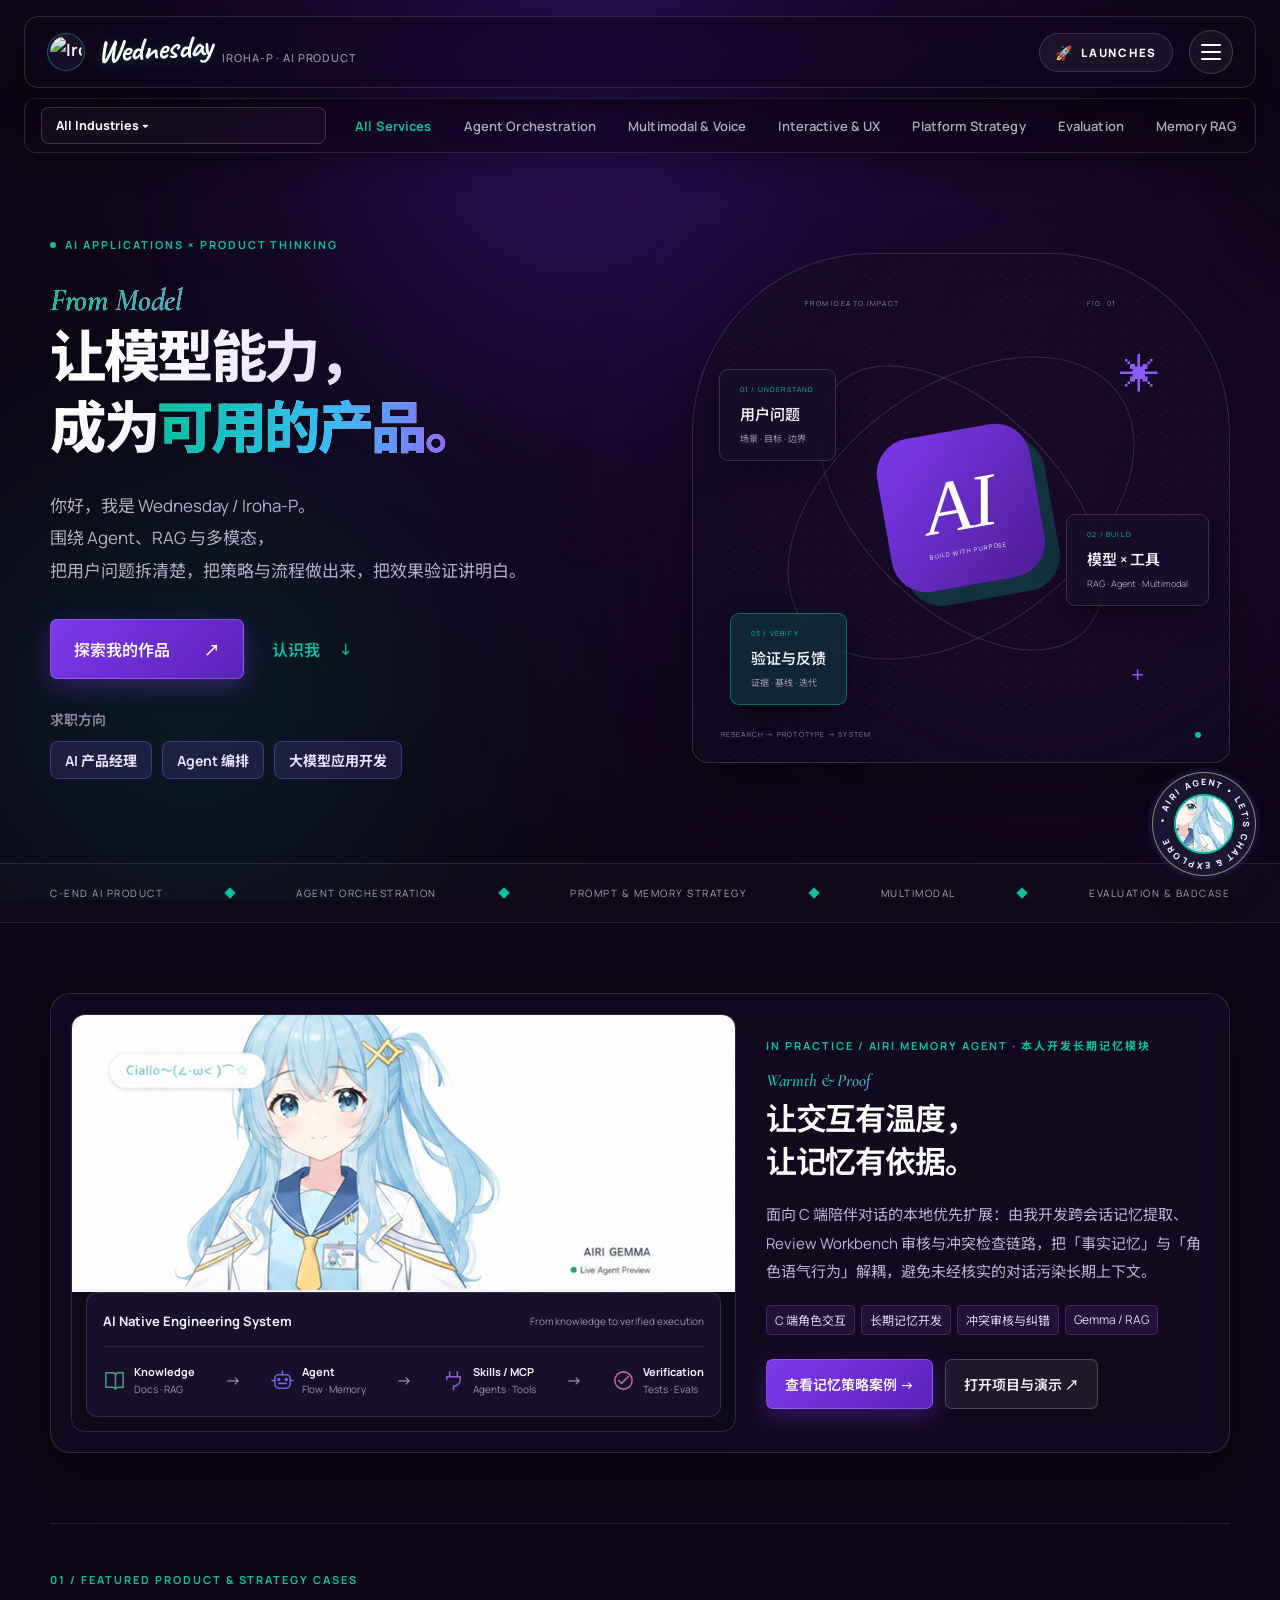
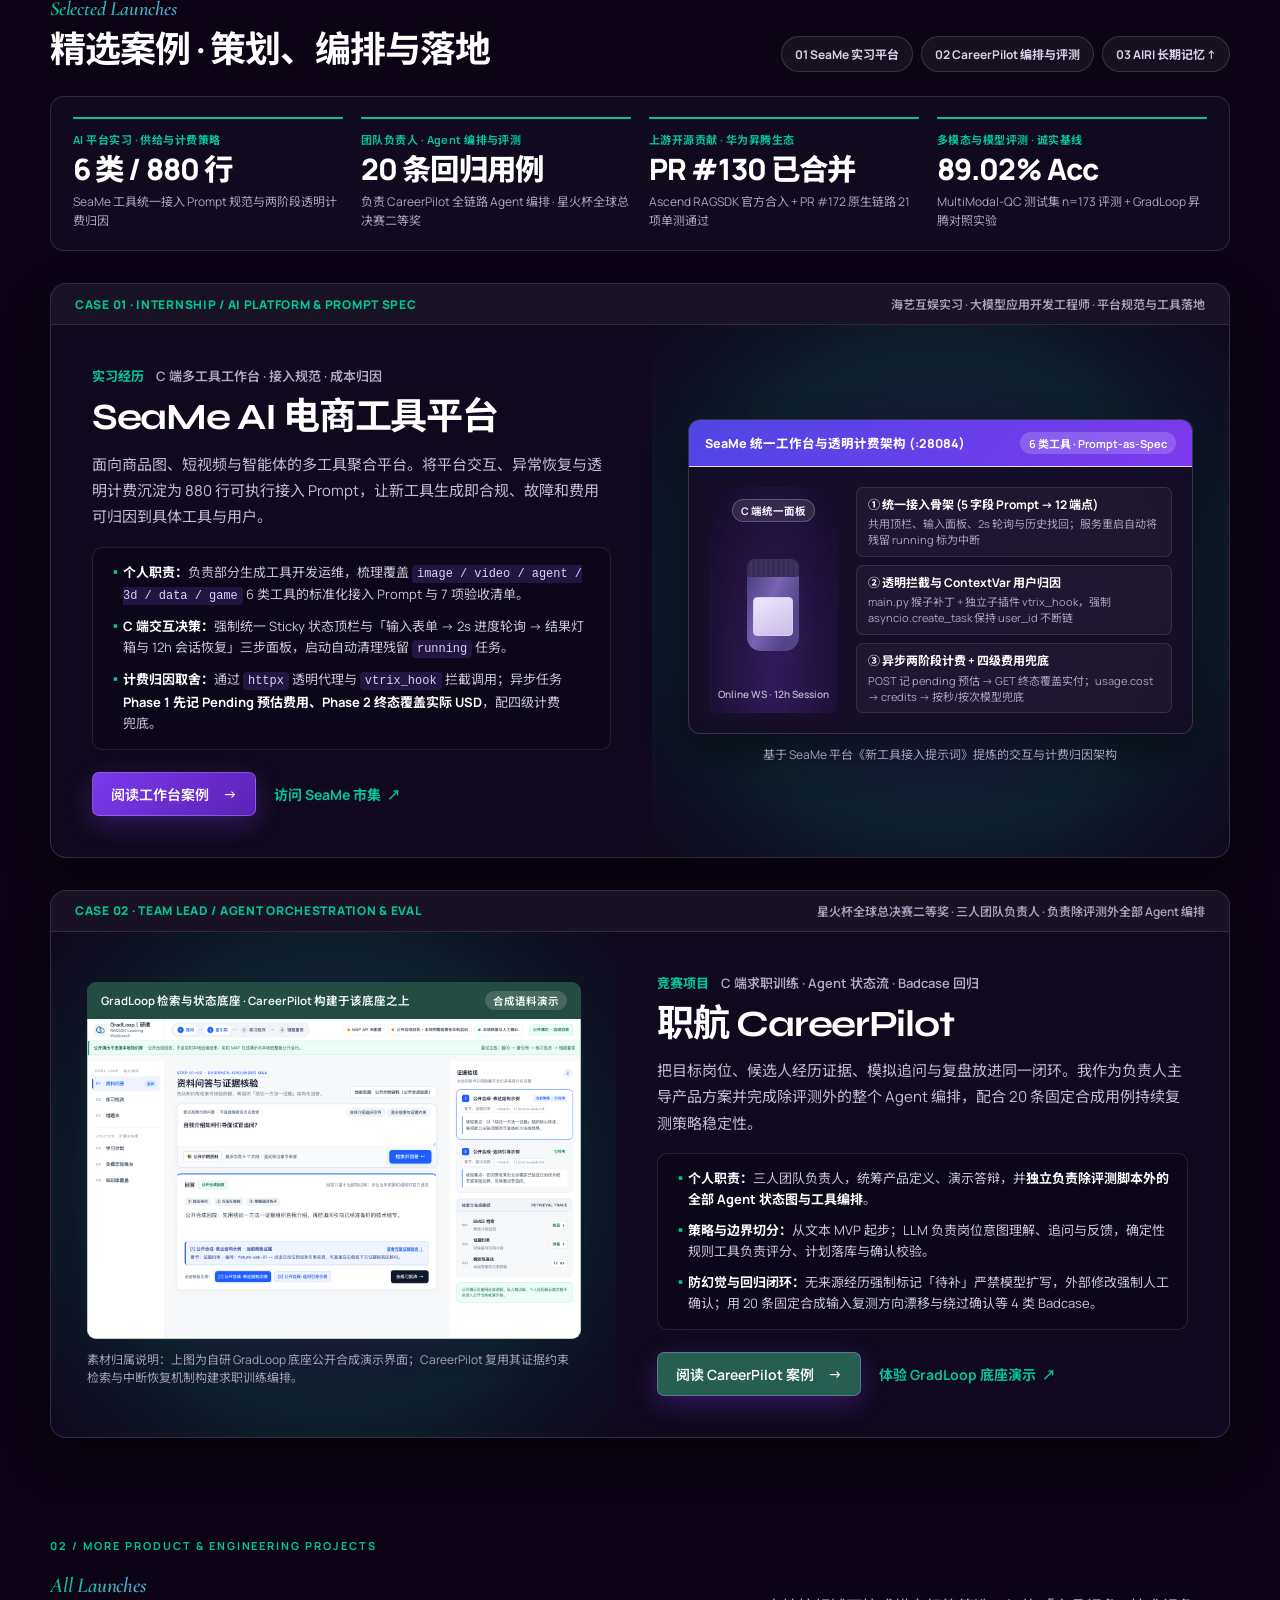
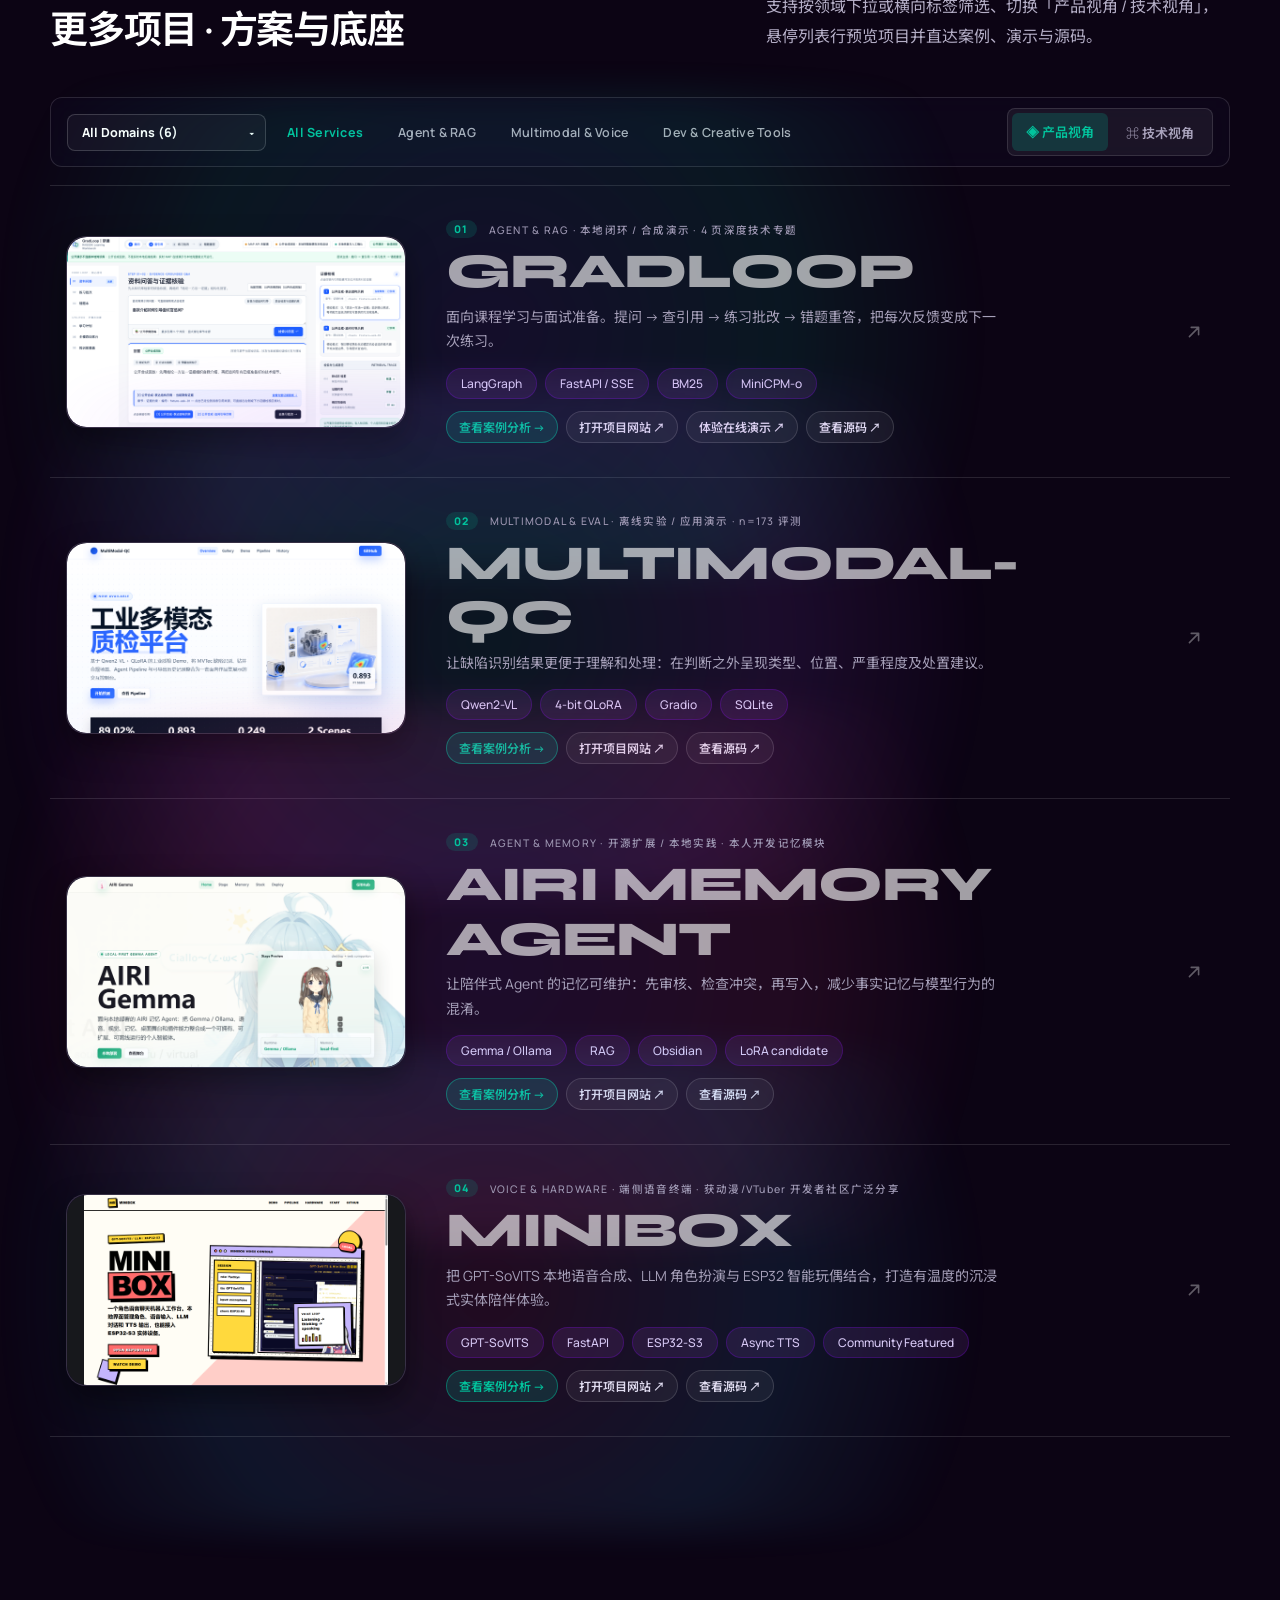
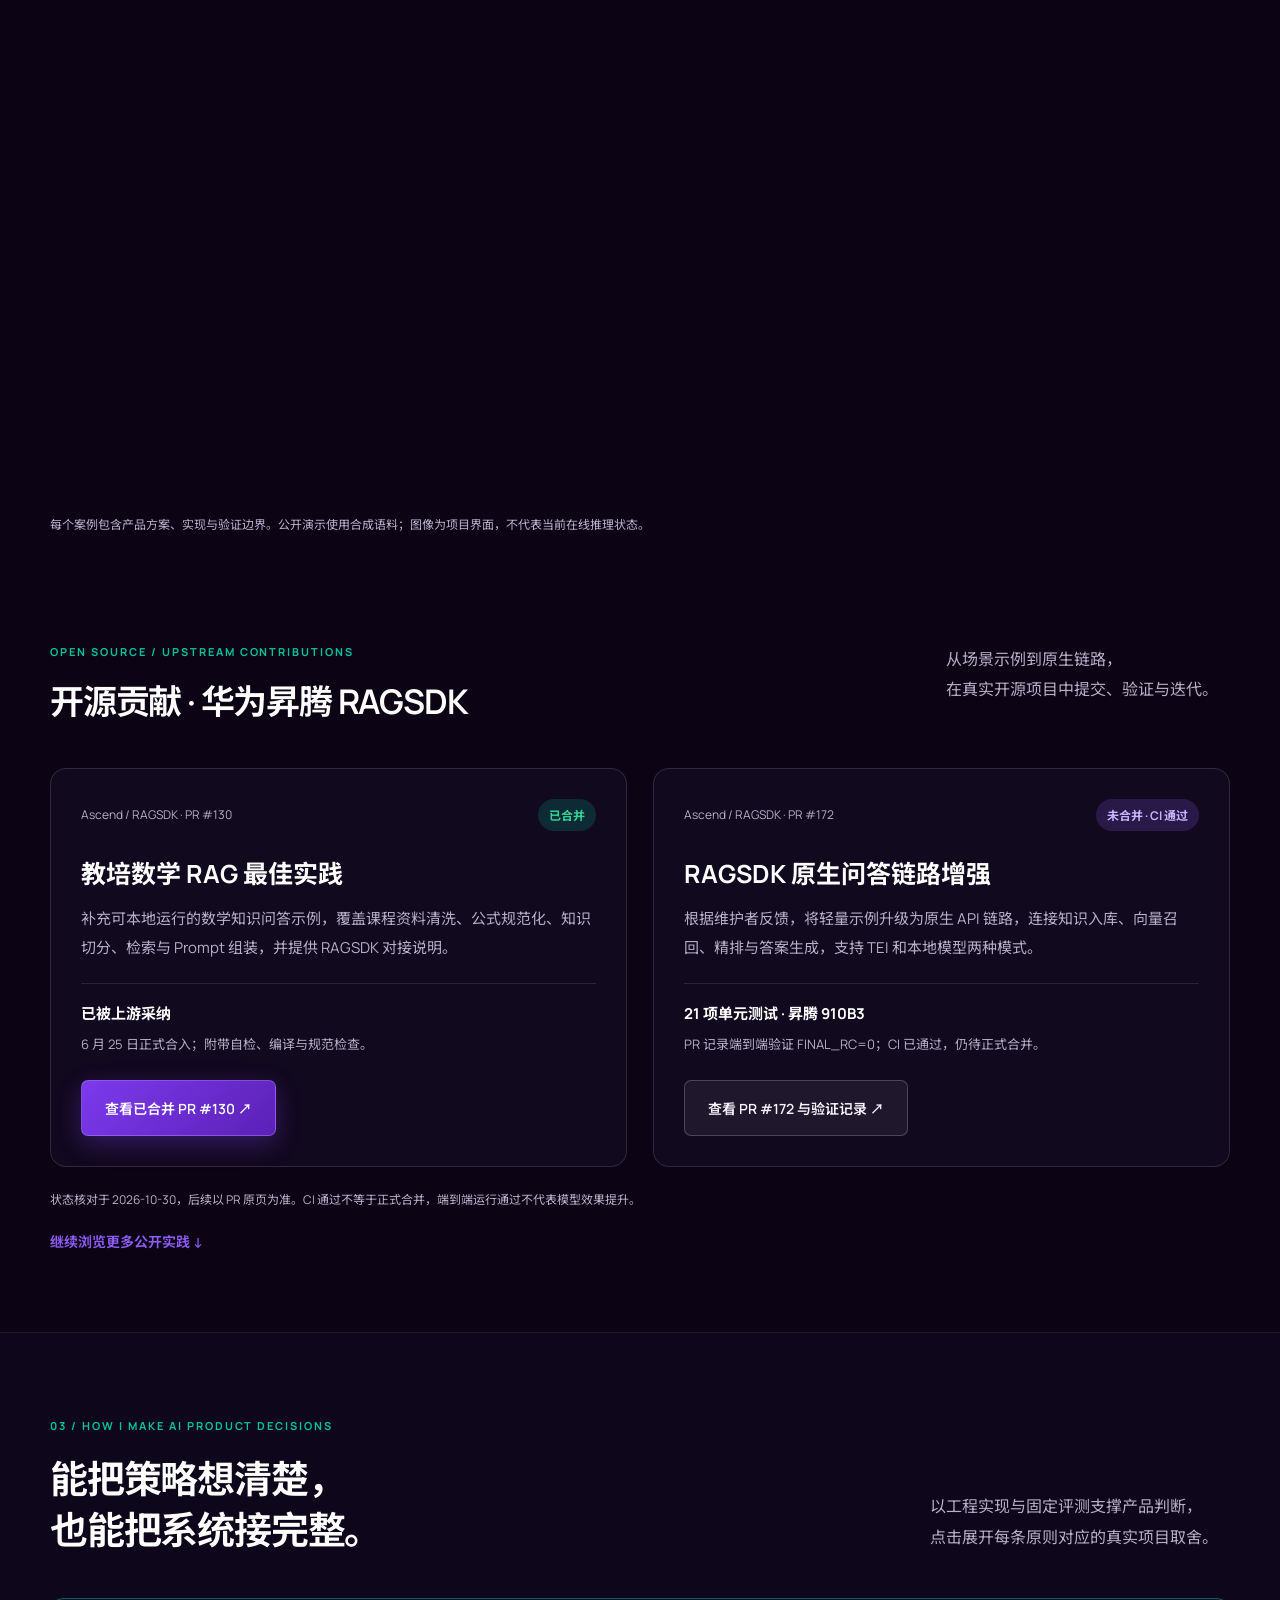
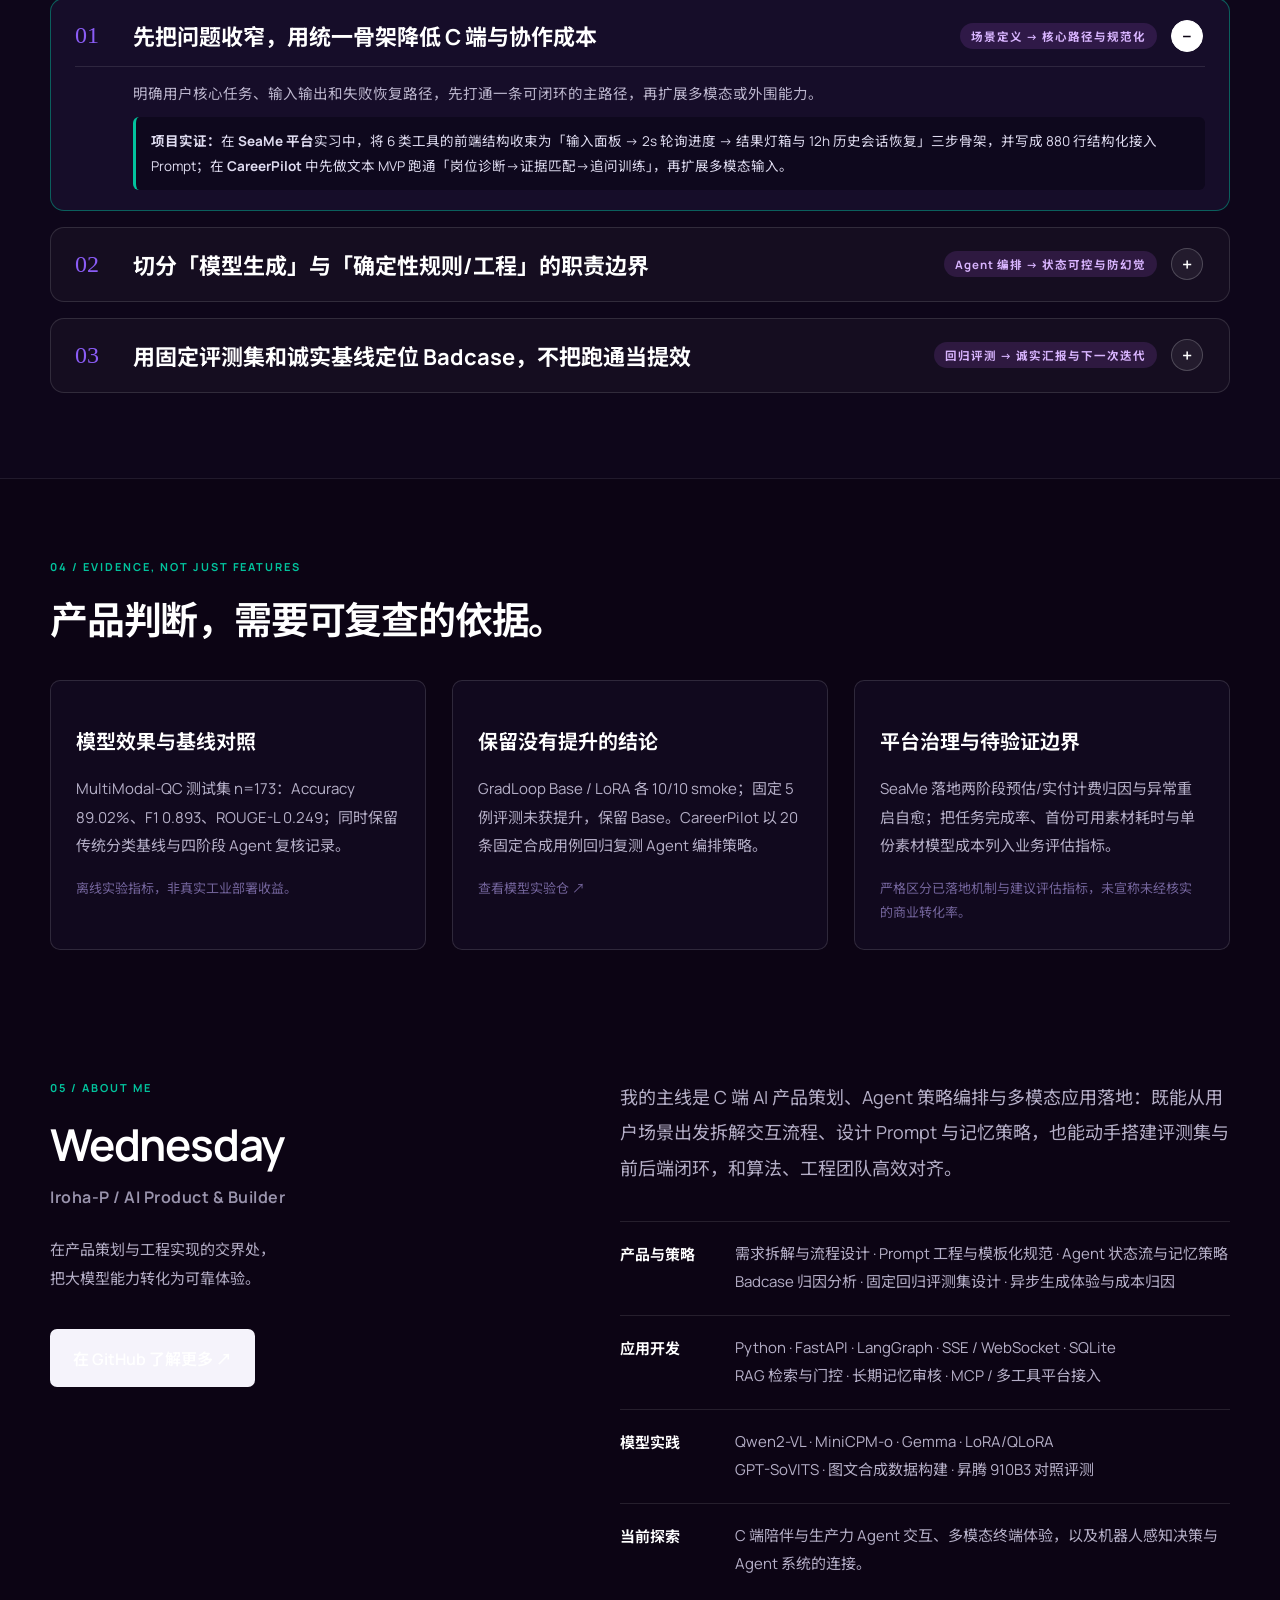
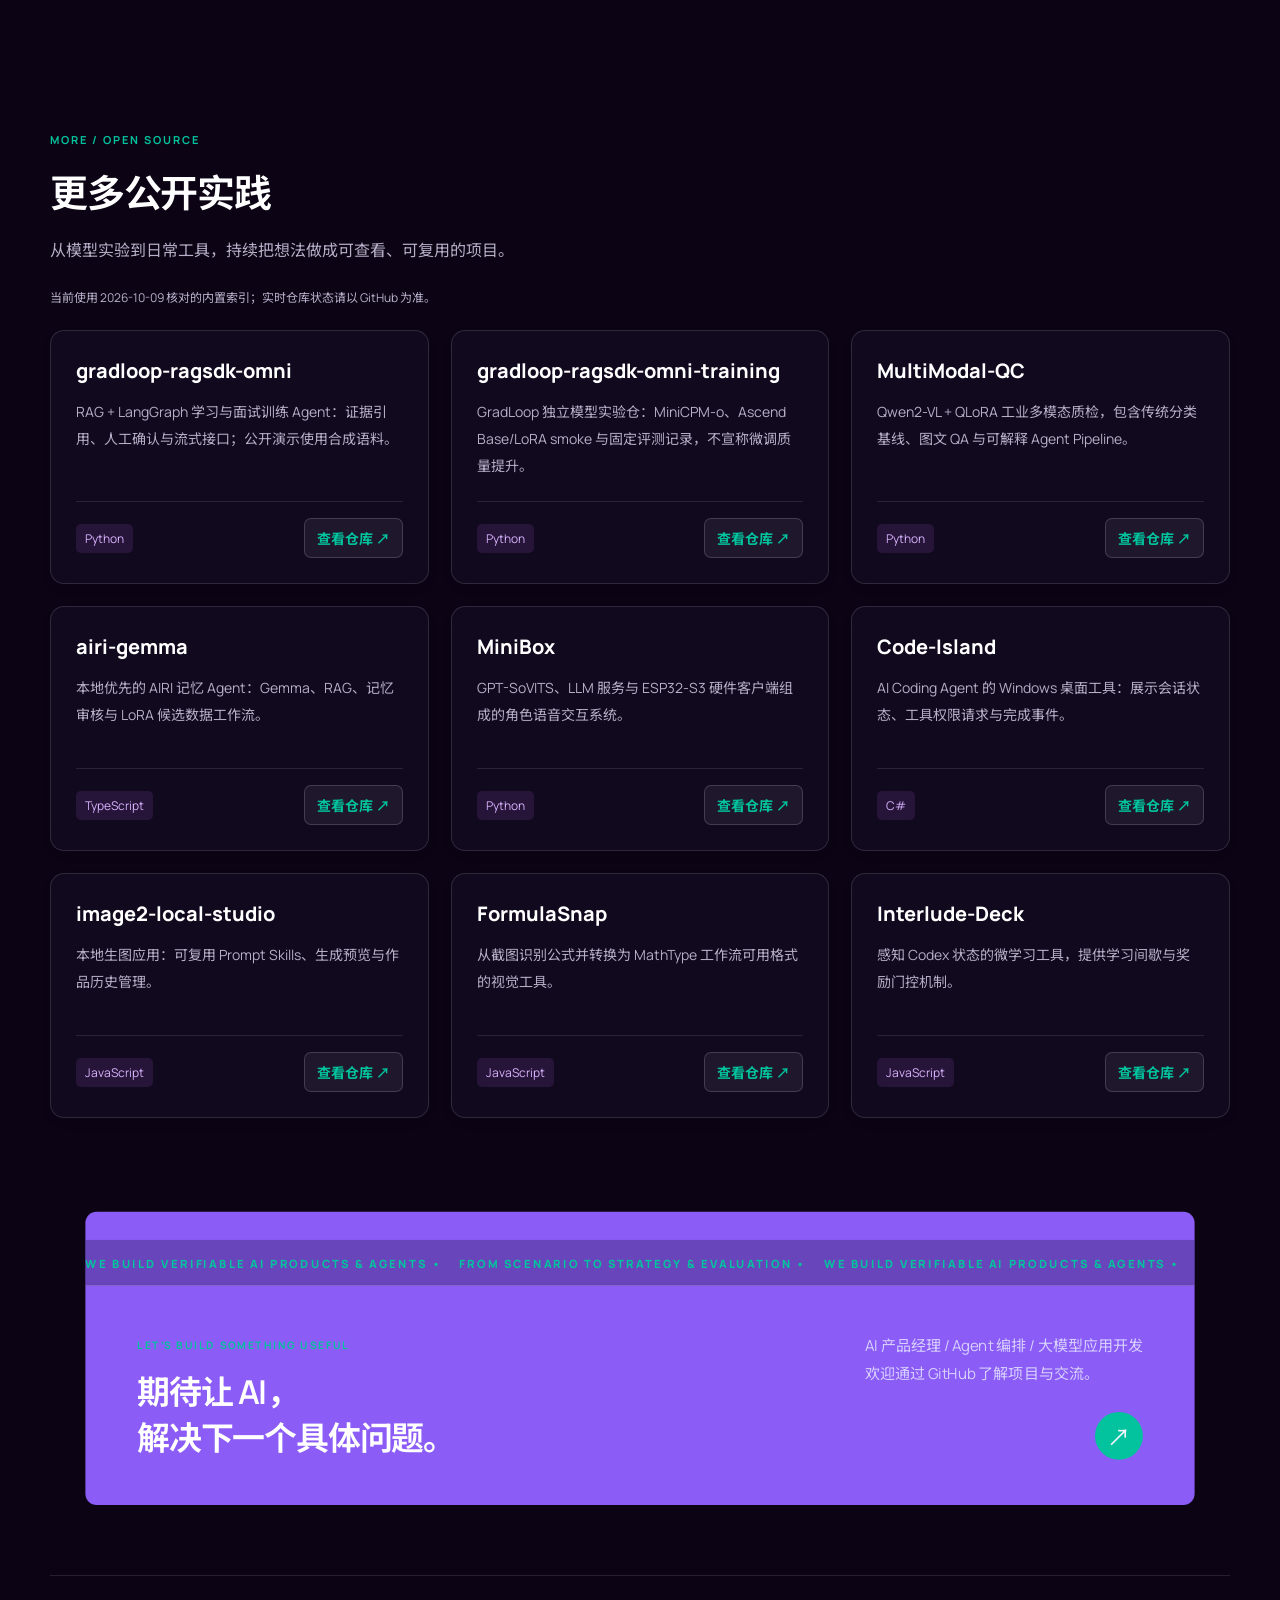
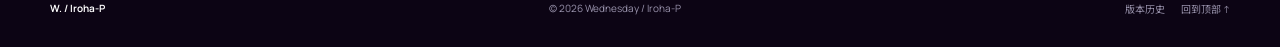
==== commit eeaec948: "Add second floating sub-navbar, page transition curtain, translucent morphing cursor, row undulation" ====
--- a/index.html
+++ b/index.html
@@ -1,12 +1,34 @@
 <!DOCTYPE html><html lang="zh-CN"><head><meta charset="UTF-8"><meta name="viewport" content="width=device-width,initial-scale=1"><meta name="theme-color" content="#f5f3ec"><title>Wednesday / Iroha-P | AI 产品 · 大模型应用 · Agent · 多模态</title><meta name="description" content="Wednesday / Iroha-P 的 AI 产品经理与大模型应用作品集。展示 AIRI 长期记忆交互、SeaMe AI 电商工具平台实习规范与职航 CareerPilot Agent 编排及回归评测。"><link rel="icon" href="https://avatars.githubusercontent.com/u/247766815?v=4"><link rel="stylesheet" href="styles.css">
-<link rel="stylesheet" href="casebook.css"><link rel="preconnect" href="https://fonts.googleapis.com"><link rel="preconnect" href="https://fonts.gstatic.com" crossorigin><link href="https://fonts.googleapis.com/css2?family=Caveat:wght@700&family=Manrope:wght@400;500;600;700;800&family=Noto+Sans+SC:wght@400;500;600;700;800&display=swap" rel="stylesheet"></head><body>
+<link rel="stylesheet" href="casebook.css"><link rel="preconnect" href="https://fonts.googleapis.com"><link rel="preconnect" href="https://fonts.gstatic.com" crossorigin><link href="https://fonts.googleapis.com/css2?family=Caveat:wght@700&family=Cormorant+Garamond:ital,wght@0,600;1,600;1,700&family=Manrope:wght@400;500;600;700;800&family=Noto+Sans+SC:wght@400;500;600;700;800&family=Syne:wght@700;800&display=swap" rel="stylesheet"></head><body>
 <a class="skip" href="#featured">跳到精选案例</a>
+<div class="few-page-curtain" aria-hidden="true"><span class="curtain-logo">Wednesday</span></div>
 <div class="few-ambient-canvas" aria-hidden="true">
   <span class="ambient-blob blob-purple"></span>
   <span class="ambient-blob blob-mint"></span>
   <span class="ambient-blob blob-magenta"></span>
 </div>
-<header class="few-glass-header"><a class="brand" href="#"><img class="brand-avatar" src="https://avatars.githubusercontent.com/u/247766815?v=4" alt="Iroha-P 头像" width="44" height="44"><span class="brand-text"><em class="brand-signature" aria-hidden="true">Wednesday</em><span class="brand-name">Iroha-P · AI Product</span></span></a><nav class="legacy-inline-nav" aria-label="主导航"><a href="#featured">Casebook<small>项目案例</small></a><a href="#approach">Principles<small>工作方式</small></a><a href="#about">Capabilities<small>能力与背景</small></a><a href="#contributions">Open Source<small>开源贡献</small></a></nav><div class="few-header-actions"><a class="few-launches-quick" href="#featured"><span class="rocket-icon" aria-hidden="true">🚀</span> LAUNCHES</a><button type="button" class="few-menu-toggle" aria-expanded="false" aria-controls="few-fullscreen-menu" aria-label="打开全屏主菜单"><span class="menu-bar"></span><span class="menu-bar"></span><span class="menu-bar"></span></button></div></header>
+<header class="few-glass-header"><a class="brand" href="#"><img class="brand-avatar" src="https://avatars.githubusercontent.com/u/247766815?v=4" alt="Iroha-P 头像" width="44" height="44"><span class="brand-text"><em class="brand-signature" aria-hidden="true">Wednesday</em><span class="brand-name">Iroha-P · AI Product</span></span></a><nav class="legacy-inline-nav" aria-label="主导航"><a href="#featured">Casebook<small>项目案例</small></a><a href="#approach">Principles<small>工作方式</small></a><a href="#about">Capabilities<small>能力与背景</small></a><a href="#contributions">Open Source<small>开源贡献</small></a></nav><div class="few-header-actions"><a class="few-launches-quick" href="#work"><span class="rocket-icon" aria-hidden="true">🚀</span> LAUNCHES</a><button type="button" class="few-menu-toggle" aria-expanded="false" aria-controls="few-fullscreen-menu" aria-label="打开全屏主菜单"><span class="menu-bar"></span><span class="menu-bar"></span><span class="menu-bar"></span></button></div></header>
+<div class="few-subnav-bar wrap" role="navigation" aria-label="悬浮筛选与项目快捷导航">
+  <div class="few-industry-select-wrap">
+    <select id="few-global-select" class="few-industry-select" aria-label="跳转或筛选项目领域">
+      <option value="all">All Industries ▾</option>
+      <option value="featured">Featured Cases (SeaMe / CareerPilot)</option>
+      <option value="agent">Agent &amp; RAG Systems</option>
+      <option value="multimodal">Multimodal &amp; Voice Hardware</option>
+      <option value="tooling">Developer &amp; Creative Tools</option>
+    </select>
+  </div>
+  <div class="few-subnav-links">
+    <button type="button" class="subnav-tab is-active" data-subfilter="all">All Services</button>
+    <button type="button" class="subnav-tab" data-subfilter="agent">Agent Orchestration</button>
+    <button type="button" class="subnav-tab" data-subfilter="multimodal">Multimodal &amp; Voice</button>
+    <button type="button" class="subnav-tab" data-subfilter="tooling">Interactive &amp; UX</button>
+    <a class="subnav-tab" href="cases/ecommerce-ai-tools.html">Platform Strategy</a>
+    <a class="subnav-tab" href="cases/careerpilot.html">Evaluation</a>
+    <a class="subnav-tab" href="cases/airi-memory.html">Memory RAG</a>
+    <a class="subnav-tab" href="#contributions">Open Source</a>
+  </div>
+</div>
 <div id="few-fullscreen-menu" class="few-menu-overlay" aria-hidden="true" role="dialog" aria-modal="true" aria-label="站点主菜单">
   <div class="few-menu-glow glow-mint" aria-hidden="true"></div>
   <div class="few-menu-glow glow-purple" aria-hidden="true"></div>
@@ -44,16 +66,16 @@
   </div>
 </div>
 <main>
-<section class="hero wrap"><div class="hero-copy"><div class="eyebrow"><span class="dot"></span> AI APPLICATIONS × PRODUCT THINKING</div><h1>让模型能力，<br>成为<span>可用的产品。</span></h1><p class="intro">你好，我是 Wednesday / Iroha-P。<br>围绕 Agent、RAG 与多模态，<br>把用户问题拆清楚，把策略与流程做出来，把效果验证讲明白。</p><div class="hero-actions"><a class="button primary" href="#featured">探索我的作品 <span>↗</span></a><a class="text-link" href="#about">认识我 <span>↓</span></a></div><div class="roleline"><span>求职方向</span><strong>AI 产品经理</strong><strong>Agent 编排</strong><strong>大模型应用开发</strong></div></div>
+<section class="hero wrap"><div class="hero-copy"><div class="eyebrow"><span class="dot"></span> AI APPLICATIONS × PRODUCT THINKING</div><h1><em class="art-serif">From Model</em> 让模型能力，<br>成为<span>可用的产品。</span></h1><p class="intro">你好，我是 Wednesday / Iroha-P。<br>围绕 Agent、RAG 与多模态，<br>把用户问题拆清楚，把策略与流程做出来，把效果验证讲明白。</p><div class="hero-actions"><a class="button primary" href="#featured">探索我的作品 <span>↗</span></a><a class="text-link" href="#about">认识我 <span>↓</span></a></div><div class="roleline"><span>求职方向</span><strong>AI 产品经理</strong><strong>Agent 编排</strong><strong>大模型应用开发</strong></div></div>
 <div class="hero-art" aria-label="从用户问题、知识和模型，到可验证应用的概念图"><div class="art-top"><span>FROM IDEA TO IMPACT</span><span>FIG. 01</span></div><div class="orbit orbit-a"></div><div class="orbit orbit-b"></div><div class="art-label label-a"><span>01 / UNDERSTAND</span><b>用户问题</b><small>场景 · 目标 · 边界</small></div><div class="core"><span>AI</span><small>BUILD WITH PURPOSE</small></div><div class="art-label label-b"><span>02 / BUILD</span><b>模型 × 工具</b><small>RAG · Agent · Multimodal</small></div><div class="art-label label-c"><span>03 / VERIFY</span><b>验证与反馈</b><small>证据 · 基线 · 迭代</small></div><span class="spark spark-a">✳</span><span class="spark spark-b">+</span><div class="art-bottom"><span>RESEARCH → PROTOTYPE → SYSTEM</span><span class="tiny-dot"></span></div></div></section>
 <div class="ticker"><div class="wrap"><span>C-END AI PRODUCT</span><b>✳</b><span>AGENT ORCHESTRATION</span><b>✳</b><span>PROMPT &amp; MEMORY STRATEGY</span><b>✳</b><span>MULTIMODAL</span><b>✳</b><span>EVALUATION &amp; BADCASE</span></div></div>
-<section class="wrap airi-feature" id="airi" aria-labelledby="airi-feature-title"><div class="airi-feature-image"><img src="assets/hero-airi-character-original.png" alt="AIRI 蓝发角色形象" width="1000" height="650" loading="lazy"><div class="airi-system-panel" aria-label="AI Native Engineering System：知识、智能体、工具与验证"><div class="airi-system-heading"><strong>AI Native Engineering System</strong><small>From knowledge to verified execution</small></div><div class="airi-system-flow"><div class="airi-system-node node-0"><svg viewBox="0 0 24 24" fill="none" stroke="currentColor" stroke-width="1.6" stroke-linecap="round" stroke-linejoin="round" aria-hidden="true"><path d="M3 4h7a3 3 0 0 1 3 3v14a4 4 0 0 0-4-2H3zM13 7a3 3 0 0 1 3-3h5v15h-4a4 4 0 0 0-4 2"/></svg><span><strong>Knowledge</strong><small>Docs · RAG</small></span></div><span class="airi-system-arrow" aria-hidden="true">→</span><div class="airi-system-node node-1"><svg viewBox="0 0 24 24" fill="none" stroke="currentColor" stroke-width="1.6" stroke-linecap="round" stroke-linejoin="round" aria-hidden="true"><rect x="4" y="6" width="16" height="14" rx="4"/><path d="M12 2v4M1 12h3m16 0h3M8 15h8"/><circle cx="8" cy="11" r="1"/><circle cx="16" cy="11" r="1"/></svg><span><strong>Agent</strong><small>Flow · Memory</small></span></div><span class="airi-system-arrow" aria-hidden="true">→</span><div class="airi-system-node node-2"><svg viewBox="0 0 24 24" fill="none" stroke="currentColor" stroke-width="1.6" stroke-linecap="round" stroke-linejoin="round" aria-hidden="true"><path d="M8 3v5m8-5v5M5 8h14v3a7 7 0 0 1-7 7v4m-7-11V8m14 3V8"/></svg><span><strong>Skills / MCP</strong><small>Agents · Tools</small></span></div><span class="airi-system-arrow" aria-hidden="true">→</span><div class="airi-system-node node-3"><svg viewBox="0 0 24 24" fill="none" stroke="currentColor" stroke-width="1.6" stroke-linecap="round" stroke-linejoin="round" aria-hidden="true"><circle cx="12" cy="12" r="9"/><path d="m7 12 3 3 7-7"/></svg><span><strong>Verification</strong><small>Tests · Evals</small></span></div></div></div></div><div class="airi-feature-copy"><div class="eyebrow">IN PRACTICE / AIRI MEMORY AGENT · 本人开发长期记忆模块</div><h2 id="airi-feature-title">让交互有温度，<br>让记忆有依据。</h2><p>面向 C 端陪伴对话的本地优先扩展：由我开发跨会话记忆提取、Review Workbench 审核与冲突检查链路，把「事实记忆」与「角色语气行为」解耦，避免未经核实的对话污染长期上下文。</p><div class="tags"><span>C 端角色交互</span><span>长期记忆开发</span><span>冲突审核与纠错</span><span>Gemma / RAG</span></div><div class="airi-feature-actions"><a class="button primary" href="cases/airi-memory.html">查看记忆策略案例 →</a><a class="button airi-site" href="https://iroha-p.github.io/airi-gemma/" target="_blank" rel="noopener">打开项目与演示 ↗</a></div></div></section>
+<section class="wrap airi-feature" id="airi" aria-labelledby="airi-feature-title"><div class="airi-feature-image"><img src="assets/hero-airi-character-original.png" alt="AIRI 蓝发角色形象" width="1000" height="650" loading="lazy"><div class="airi-system-panel" aria-label="AI Native Engineering System：知识、智能体、工具与验证"><div class="airi-system-heading"><strong>AI Native Engineering System</strong><small>From knowledge to verified execution</small></div><div class="airi-system-flow"><div class="airi-system-node node-0"><svg viewBox="0 0 24 24" fill="none" stroke="currentColor" stroke-width="1.6" stroke-linecap="round" stroke-linejoin="round" aria-hidden="true"><path d="M3 4h7a3 3 0 0 1 3 3v14a4 4 0 0 0-4-2H3zM13 7a3 3 0 0 1 3-3h5v15h-4a4 4 0 0 0-4 2"/></svg><span><strong>Knowledge</strong><small>Docs · RAG</small></span></div><span class="airi-system-arrow" aria-hidden="true">→</span><div class="airi-system-node node-1"><svg viewBox="0 0 24 24" fill="none" stroke="currentColor" stroke-width="1.6" stroke-linecap="round" stroke-linejoin="round" aria-hidden="true"><rect x="4" y="6" width="16" height="14" rx="4"/><path d="M12 2v4M1 12h3m16 0h3M8 15h8"/><circle cx="8" cy="11" r="1"/><circle cx="16" cy="11" r="1"/></svg><span><strong>Agent</strong><small>Flow · Memory</small></span></div><span class="airi-system-arrow" aria-hidden="true">→</span><div class="airi-system-node node-2"><svg viewBox="0 0 24 24" fill="none" stroke="currentColor" stroke-width="1.6" stroke-linecap="round" stroke-linejoin="round" aria-hidden="true"><path d="M8 3v5m8-5v5M5 8h14v3a7 7 0 0 1-7 7v4m-7-11V8m14 3V8"/></svg><span><strong>Skills / MCP</strong><small>Agents · Tools</small></span></div><span class="airi-system-arrow" aria-hidden="true">→</span><div class="airi-system-node node-3"><svg viewBox="0 0 24 24" fill="none" stroke="currentColor" stroke-width="1.6" stroke-linecap="round" stroke-linejoin="round" aria-hidden="true"><circle cx="12" cy="12" r="9"/><path d="m7 12 3 3 7-7"/></svg><span><strong>Verification</strong><small>Tests · Evals</small></span></div></div></div></div><div class="airi-feature-copy"><div class="eyebrow">IN PRACTICE / AIRI MEMORY AGENT · 本人开发长期记忆模块</div><h2 id="airi-feature-title"><em class="art-serif">Warmth &amp; Proof</em> 让交互有温度，<br>让记忆有依据。</h2><p>面向 C 端陪伴对话的本地优先扩展：由我开发跨会话记忆提取、Review Workbench 审核与冲突检查链路，把「事实记忆」与「角色语气行为」解耦，避免未经核实的对话污染长期上下文。</p><div class="tags"><span>C 端角色交互</span><span>长期记忆开发</span><span>冲突审核与纠错</span><span>Gemma / RAG</span></div><div class="airi-feature-actions"><a class="button primary" href="cases/airi-memory.html">查看记忆策略案例 →</a><a class="button airi-site" href="https://iroha-p.github.io/airi-gemma/" target="_blank" rel="noopener">打开项目与演示 ↗</a></div></div></section>
 
 <section id="featured" class="wrap featured-work" aria-labelledby="featured-title">
   <div class="featured-heading">
     <div>
       <div class="eyebrow">01 / FEATURED PRODUCT &amp; STRATEGY CASES</div>
-      <h2 id="featured-title">精选案例 · 产品策划、Agent 策略与平台落地</h2>
+      <h2 id="featured-title"><em class="art-serif">Selected Launches</em> 精选案例 · 策划、编排与落地</h2>
     </div>
     <nav class="featured-index" aria-label="精选案例索引">
       <a href="#commerce-case">01 SeaMe 实习平台</a>
@@ -163,7 +185,7 @@
   </div>
 </section>
 
-<section class="wrap work" id="work"><div class="section-head"><div><div class="eyebrow">02 / MORE PRODUCT &amp; ENGINEERING PROJECTS</div><h2>更多项目 · 产品方案与工程底座</h2></div><p>支持按领域下拉或横向标签筛选、切换「产品视角 / 技术视角」，<br>悬停列表行预览项目并直达案例、演示与源码。</p></div><div class="work-toolbar few-filter-bar"><div class="few-filter-group" role="group" aria-label="按项目领域筛选"><div class="few-industry-select-wrap"><select id="few-domain-select" class="few-industry-select" aria-label="选择项目领域"><option value="all">All Domains (6)</option><option value="agent">Agent &amp; RAG (2)</option><option value="multimodal">Multimodal &amp; Voice (2)</option><option value="tooling">Dev &amp; Creative Tools (2)</option></select><span class="select-chevron" aria-hidden="true">▾</span></div><div class="few-service-tabs"><button type="button" class="filter-pill is-active" data-filter="all">All Services <span>6</span></button><button type="button" class="filter-pill" data-filter="agent">Agent &amp; RAG <span>2</span></button><button type="button" class="filter-pill" data-filter="multimodal">Multimodal &amp; Voice <span>2</span></button><button type="button" class="filter-pill" data-filter="tooling">Dev &amp; Creative Tools <span>2</span></button></div></div><div class="work-view-group"><div class="tabs" role="tablist" aria-label="作品阅读视角"><button id="pm-tab" role="tab" aria-selected="true" aria-controls="projects" data-role="pm">◈ 产品视角</button><button id="dev-tab" role="tab" aria-selected="false" aria-controls="projects" data-role="dev" tabindex="-1">⌘ 技术视角</button></div><span id="view-note">用户问题 / 产品方案 / 验证证据</span></div></div><div id="projects" class="projects few-launches-list" role="tabpanel" aria-labelledby="pm-tab"><article class="project-card few-launch-row" data-category="agent" data-cursor-label="VIEW WORK"><div class="row-glow" aria-hidden="true"></div><a class="project-media" style="--color:#e3e0ed;display:block" href="cases/gradloop.html" aria-label="查看 GradLoop 案例"><img src="assets/gradloop-public-qa.png" alt="GradLoop 项目界面截图" loading="lazy" width="1000" height="650"></a><div class="few-row-main"><div class="project-topline"><span class="case-number index">01</span><b>AGENT &amp; RAG · 本地闭环 / 合成演示 · 4 页深度技术专题</b></div><div class="few-row-heading"><h3>GradLoop</h3><p class="project-sub">证据约束的学习与面试训练 Agent</p></div><p class="project-copy" data-product="面向课程学习与面试准备。提问 → 查引用 → 练习批改 → 错题重答，把每次反馈变成下一次练习。" data-engineering="以可追溯检索连接问答、计划、练习与复习；保存跨请求业务状态，让执行过程可观察、可恢复。">面向课程学习与面试准备。提问 → 查引用 → 练习批改 → 错题重答，把每次反馈变成下一次练习。</p><div class="tags"><span>LangGraph</span><span>FastAPI / SSE</span><span>BM25</span><span>MiniCPM-o</span></div><div class="project-links"><a class="case-action" href="cases/gradloop.html"><span>查看案例分析 →</span><small>问题、方案与验证</small></a><a class="site-action" href="projects/gradloop/" target="_blank" rel="noopener"><span>打开项目网站 ↗</span><small>4 页架构与评测专题</small></a><a class="demo-action" href="demo/gradloop/" target="_blank" rel="noopener"><span>体验在线演示 ↗</span><small>公开合成资料演示</small></a><a class="repo" href="https://github.com/Iroha-P/gradloop-ragsdk-omni" target="_blank" rel="noopener"><span>查看源码 ↗</span><small>实现与验证记录</small></a></div></div><a class="few-row-arrow" href="cases/gradloop.html" aria-label="打开 GradLoop 案例详情"><svg viewBox="0 0 24 24" fill="none" stroke="currentColor" stroke-width="1.75" stroke-linecap="round" stroke-linejoin="round" aria-hidden="true"><path d="M7 17L17 7M9 7h8v8"/></svg></a></article><article class="project-card few-launch-row" data-category="multimodal" data-cursor-label="VIEW WORK"><div class="row-glow" aria-hidden="true"></div><a class="project-media" style="--color:#dde5e4;display:block" href="cases/multimodal-qc.html" aria-label="查看 MultiModal-QC 案例"><img src="assets/multimodal-qc.png" alt="MultiModal-QC 项目界面截图" loading="lazy" width="1000" height="650"></a><div class="few-row-main"><div class="project-topline"><span class="case-number index">02</span><b>MULTIMODAL &amp; EVAL · 离线实验 / 应用演示 · n=173 评测</b></div><div class="few-row-heading"><h3>MultiModal-QC</h3><p class="project-sub">工业多模态质检应用</p></div><p class="project-copy" data-product="让缺陷识别结果更便于理解和处理：在判断之外呈现类型、位置、严重程度及处置建议。" data-engineering="把 MVTec-AD 转为 1,725 条图文 QA，连接多模态训练、四阶段 Agent Pipeline 与推理结果记录。">让缺陷识别结果更便于理解和处理：在判断之外呈现类型、位置、严重程度及处置建议。</p><div class="tags"><span>Qwen2-VL</span><span>4-bit QLoRA</span><span>Gradio</span><span>SQLite</span></div><div class="project-links"><a class="case-action" href="cases/multimodal-qc.html"><span>查看案例分析 →</span><small>问题、方案与验证</small></a><a class="site-action" href="https://iroha-p.github.io/MultiModal-QC/" target="_blank" rel="noopener"><span>打开项目网站 ↗</span><small>完整界面与技术介绍</small></a><a class="repo" href="https://github.com/Iroha-P/MultiModal-QC" target="_blank" rel="noopener"><span>查看源码 ↗</span><small>实现与验证记录</small></a></div></div><a class="few-row-arrow" href="cases/multimodal-qc.html" aria-label="打开 MultiModal-QC 案例详情"><svg viewBox="0 0 24 24" fill="none" stroke="currentColor" stroke-width="1.75" stroke-linecap="round" stroke-linejoin="round" aria-hidden="true"><path d="M7 17L17 7M9 7h8v8"/></svg></a></article><article class="project-card few-launch-row" data-category="agent" data-cursor-label="VIEW WORK"><div class="row-glow" aria-hidden="true"></div><a class="project-media" style="--color:#e1e5d4;display:block" href="cases/airi-memory.html" aria-label="查看 AIRI Memory Agent 案例"><img src="assets/airi-gemma.png" alt="AIRI Memory Agent 项目界面截图" loading="lazy" width="1000" height="650"></a><div class="few-row-main"><div class="project-topline"><span class="case-number index">03</span><b>AGENT &amp; MEMORY · 开源扩展 / 本地实践 · 本人开发记忆模块</b></div><div class="few-row-heading"><h3>AIRI Memory Agent</h3><p class="project-sub">从多源知识到长期记忆</p></div><p class="project-copy" data-product="让陪伴式 Agent 的记忆可维护：先审核、检查冲突，再写入，减少事实记忆与模型行为的混淆。" data-engineering="连接本地反应、长期记忆与云端增强；将审核后的多源内容沉淀为记忆与训练候选数据。">让陪伴式 Agent 的记忆可维护：先审核、检查冲突，再写入，减少事实记忆与模型行为的混淆。</p><div class="tags"><span>Gemma / Ollama</span><span>RAG</span><span>Obsidian</span><span>LoRA candidate</span></div><div class="project-links"><a class="case-action" href="cases/airi-memory.html"><span>查看案例分析 →</span><small>问题、方案与验证</small></a><a class="site-action" href="https://iroha-p.github.io/airi-gemma/" target="_blank" rel="noopener"><span>打开项目网站 ↗</span><small>完整界面与技术介绍</small></a><a class="repo" href="https://github.com/Iroha-P/airi-gemma" target="_blank" rel="noopener"><span>查看源码 ↗</span><small>实现与验证记录</small></a></div></div><a class="few-row-arrow" href="cases/airi-memory.html" aria-label="打开 AIRI Memory Agent 案例详情"><svg viewBox="0 0 24 24" fill="none" stroke="currentColor" stroke-width="1.75" stroke-linecap="round" stroke-linejoin="round" aria-hidden="true"><path d="M7 17L17 7M9 7h8v8"/></svg></a></article><article class="project-card few-launch-row" data-category="multimodal" data-cursor-label="VIEW WORK"><div class="row-glow" aria-hidden="true"></div><a class="project-media media-contain" style="--color:#e9dfd7;display:block" href="cases/minibox.html" aria-label="查看 MiniBox 案例"><img src="assets/minibox.png" alt="MiniBox 项目界面截图" loading="lazy" width="1000" height="650"></a><div class="few-row-main"><div class="project-topline"><span class="case-number index">04</span><b>VOICE &amp; HARDWARE · 端侧语音终端 · 获动漫/VTuber 开发者社区广泛分享</b></div><div class="few-row-heading"><h3>MiniBox</h3><p class="project-sub">角色语音交互与硬件闭环</p></div><p class="project-copy" data-product="把 GPT-SoVITS 本地语音合成、LLM 角色扮演与 ESP32 智能玩偶结合，打造有温度的沉浸式实体陪伴体验。" data-engineering="将语音克隆封装为异步服务，打通端侧录音、PC 推理和端侧播放，连接多轮角色对话。">把 GPT-SoVITS 本地语音合成、LLM 角色扮演与 ESP32 智能玩偶结合，打造有温度的沉浸式实体陪伴体验。</p><div class="tags"><span>GPT-SoVITS</span><span>FastAPI</span><span>ESP32-S3</span><span>Async TTS</span><span>Community Featured</span></div><div class="project-links"><a class="case-action" href="cases/minibox.html"><span>查看案例分析 →</span><small>问题、方案与验证</small></a><a class="site-action" href="https://iroha-p.github.io/MiniBox/" target="_blank" rel="noopener"><span>打开项目网站 ↗</span><small>完整界面与技术介绍</small></a><a class="repo" href="https://github.com/Iroha-P/MiniBox" target="_blank" rel="noopener"><span>查看源码 ↗</span><small>实现与验证记录</small></a></div></div><a class="few-row-arrow" href="cases/minibox.html" aria-label="打开 MiniBox 案例详情"><svg viewBox="0 0 24 24" fill="none" stroke="currentColor" stroke-width="1.75" stroke-linecap="round" stroke-linejoin="round" aria-hidden="true"><path d="M7 17L17 7M9 7h8v8"/></svg></a></article><article class="project-card few-launch-row" data-category="tooling" data-cursor-label="VIEW WORK"><div class="row-glow" aria-hidden="true"></div><a class="project-media" style="--color:#dedfe7;display:block" href="cases/code-island.html" aria-label="查看 Code Island 案例"><img src="assets/code-island.png" alt="Code Island 项目界面截图" loading="lazy" width="1000" height="650"></a><div class="few-row-main"><div class="project-topline"><span class="case-number index">05</span><b>DEVELOPER UX · Windows 桌面工具 · 状态与权限感知</b></div><div class="few-row-heading"><h3>Code Island</h3><p class="project-sub">让 AI Coding 的状态可见、权限可控</p></div><p class="project-copy" data-product="减少在终端与编辑器间反复查看的负担，把思考、工具调用、权限请求和完成状态放到桌面。" data-engineering="以 Hook、Python 和 Named Pipe 解耦 Agent 事件与桌面 UI，集中展示多会话运行状态。">减少在终端与编辑器间反复查看的负担，把思考、工具调用、权限请求和完成状态放到桌面。</p><div class="tags"><span>WPF / .NET 8</span><span>Hooks</span><span>Named Pipe</span><span>Windows</span></div><div class="project-links"><a class="case-action" href="cases/code-island.html"><span>查看案例分析 →</span><small>问题、方案与验证</small></a><a class="site-action" href="https://iroha-p.github.io/Code-Island/" target="_blank" rel="noopener"><span>打开项目网站 ↗</span><small>完整界面与技术介绍</small></a><a class="repo" href="https://github.com/Iroha-P/Code-Island" target="_blank" rel="noopener"><span>查看源码 ↗</span><small>实现与验证记录</small></a></div></div><a class="few-row-arrow" href="cases/code-island.html" aria-label="打开 Code Island 案例详情"><svg viewBox="0 0 24 24" fill="none" stroke="currentColor" stroke-width="1.75" stroke-linecap="round" stroke-linejoin="round" aria-hidden="true"><path d="M7 17L17 7M9 7h8v8"/></svg></a></article><article class="project-card few-launch-row" data-category="tooling" data-cursor-label="VIEW WORK"><div class="row-glow" aria-hidden="true"></div><a class="project-media" style="--color:#e8e2ce;display:block" href="cases/image-studio.html" aria-label="查看 Image2 Local Studio 案例"><img src="assets/image2-local-studio.png" alt="Image2 Local Studio 项目界面截图" loading="lazy" width="1000" height="650"></a><div class="few-row-main"><div class="project-topline"><span class="case-number index">06</span><b>CREATIVE WORKFLOW · 本地创作工作台 · Prompt Skills 复用</b></div><div class="few-row-heading"><h3>Image2 Local Studio</h3><p class="project-sub">把生成与创作知识放进同一工作台</p></div><p class="project-copy" data-product="围绕重复创作流程组织工具：用可编辑的 Prompt Skills 复用经验，用图片墙管理生成记录。" data-engineering="整合 API 配置、尺寸选择、生成预览、4K 超分与图片墙，形成可一键启动的本地工作台。">围绕重复创作流程组织工具：用可编辑的 Prompt Skills 复用经验，用图片墙管理生成记录。</p><div class="tags"><span>Node.js</span><span>HTML</span><span>Prompt Skills</span><span>Local-first</span></div><div class="project-links"><a class="case-action" href="cases/image-studio.html"><span>查看案例分析 →</span><small>问题、方案与验证</small></a><a class="site-action" href="https://iroha-p.github.io/image2-local-studio/" target="_blank" rel="noopener"><span>打开项目网站 ↗</span><small>完整界面与技术介绍</small></a><a class="repo" href="https://github.com/Iroha-P/image2-local-studio" target="_blank" rel="noopener"><span>查看源码 ↗</span><small>实现与验证记录</small></a></div></div><a class="few-row-arrow" href="cases/image-studio.html" aria-label="打开 Image2 Local Studio 案例详情"><svg viewBox="0 0 24 24" fill="none" stroke="currentColor" stroke-width="1.75" stroke-linecap="round" stroke-linejoin="round" aria-hidden="true"><path d="M7 17L17 7M9 7h8v8"/></svg></a></article></div><p class="source-note">每个案例包含产品方案、实现与验证边界。公开演示使用合成语料；图像为项目界面，不代表当前在线推理状态。</p></section>
+<section class="wrap work" id="work"><div class="section-head"><div><div class="eyebrow">02 / MORE PRODUCT &amp; ENGINEERING PROJECTS</div><h2><em class="art-serif">All Launches</em> 更多项目 · 方案与底座</h2></div><p>支持按领域下拉或横向标签筛选、切换「产品视角 / 技术视角」，<br>悬停列表行预览项目并直达案例、演示与源码。</p></div><div class="work-toolbar few-filter-bar"><div class="few-filter-group" role="group" aria-label="按项目领域筛选"><div class="few-industry-select-wrap"><select id="few-domain-select" class="few-industry-select" aria-label="选择项目领域"><option value="all">All Domains (6)</option><option value="agent">Agent &amp; RAG (2)</option><option value="multimodal">Multimodal &amp; Voice (2)</option><option value="tooling">Dev &amp; Creative Tools (2)</option></select><span class="select-chevron" aria-hidden="true">▾</span></div><div class="few-service-tabs"><button type="button" class="filter-pill is-active" data-filter="all">All Services <span>6</span></button><button type="button" class="filter-pill" data-filter="agent">Agent &amp; RAG <span>2</span></button><button type="button" class="filter-pill" data-filter="multimodal">Multimodal &amp; Voice <span>2</span></button><button type="button" class="filter-pill" data-filter="tooling">Dev &amp; Creative Tools <span>2</span></button></div></div><div class="work-view-group"><div class="tabs" role="tablist" aria-label="作品阅读视角"><button id="pm-tab" role="tab" aria-selected="true" aria-controls="projects" data-role="pm">◈ 产品视角</button><button id="dev-tab" role="tab" aria-selected="false" aria-controls="projects" data-role="dev" tabindex="-1">⌘ 技术视角</button></div><span id="view-note">用户问题 / 产品方案 / 验证证据</span></div></div><div id="projects" class="projects few-launches-list" role="tabpanel" aria-labelledby="pm-tab"><article class="project-card few-launch-row" data-category="agent" data-cursor-label="VIEW WORK"><div class="row-glow" aria-hidden="true"></div><a class="project-media" style="--color:#e3e0ed;display:block" href="cases/gradloop.html" aria-label="查看 GradLoop 案例"><img src="assets/gradloop-public-qa.png" alt="GradLoop 项目界面截图" loading="lazy" width="1000" height="650"></a><div class="few-row-main"><div class="project-topline"><span class="case-number index">01</span><b>AGENT &amp; RAG · 本地闭环 / 合成演示 · 4 页深度技术专题</b></div><div class="few-row-heading"><h3>GradLoop</h3><p class="project-sub">证据约束的学习与面试训练 Agent</p></div><p class="project-copy" data-product="面向课程学习与面试准备。提问 → 查引用 → 练习批改 → 错题重答，把每次反馈变成下一次练习。" data-engineering="以可追溯检索连接问答、计划、练习与复习；保存跨请求业务状态，让执行过程可观察、可恢复。">面向课程学习与面试准备。提问 → 查引用 → 练习批改 → 错题重答，把每次反馈变成下一次练习。</p><div class="tags"><span>LangGraph</span><span>FastAPI / SSE</span><span>BM25</span><span>MiniCPM-o</span></div><div class="project-links"><a class="case-action" href="cases/gradloop.html"><span>查看案例分析 →</span><small>问题、方案与验证</small></a><a class="site-action" href="projects/gradloop/" target="_blank" rel="noopener"><span>打开项目网站 ↗</span><small>4 页架构与评测专题</small></a><a class="demo-action" href="demo/gradloop/" target="_blank" rel="noopener"><span>体验在线演示 ↗</span><small>公开合成资料演示</small></a><a class="repo" href="https://github.com/Iroha-P/gradloop-ragsdk-omni" target="_blank" rel="noopener"><span>查看源码 ↗</span><small>实现与验证记录</small></a></div></div><a class="few-row-arrow" href="cases/gradloop.html" aria-label="打开 GradLoop 案例详情"><svg viewBox="0 0 24 24" fill="none" stroke="currentColor" stroke-width="1.75" stroke-linecap="round" stroke-linejoin="round" aria-hidden="true"><path d="M7 17L17 7M9 7h8v8"/></svg></a></article><article class="project-card few-launch-row" data-category="multimodal" data-cursor-label="VIEW WORK"><div class="row-glow" aria-hidden="true"></div><a class="project-media" style="--color:#dde5e4;display:block" href="cases/multimodal-qc.html" aria-label="查看 MultiModal-QC 案例"><img src="assets/multimodal-qc.png" alt="MultiModal-QC 项目界面截图" loading="lazy" width="1000" height="650"></a><div class="few-row-main"><div class="project-topline"><span class="case-number index">02</span><b>MULTIMODAL &amp; EVAL · 离线实验 / 应用演示 · n=173 评测</b></div><div class="few-row-heading"><h3>MultiModal-QC</h3><p class="project-sub">工业多模态质检应用</p></div><p class="project-copy" data-product="让缺陷识别结果更便于理解和处理：在判断之外呈现类型、位置、严重程度及处置建议。" data-engineering="把 MVTec-AD 转为 1,725 条图文 QA，连接多模态训练、四阶段 Agent Pipeline 与推理结果记录。">让缺陷识别结果更便于理解和处理：在判断之外呈现类型、位置、严重程度及处置建议。</p><div class="tags"><span>Qwen2-VL</span><span>4-bit QLoRA</span><span>Gradio</span><span>SQLite</span></div><div class="project-links"><a class="case-action" href="cases/multimodal-qc.html"><span>查看案例分析 →</span><small>问题、方案与验证</small></a><a class="site-action" href="https://iroha-p.github.io/MultiModal-QC/" target="_blank" rel="noopener"><span>打开项目网站 ↗</span><small>完整界面与技术介绍</small></a><a class="repo" href="https://github.com/Iroha-P/MultiModal-QC" target="_blank" rel="noopener"><span>查看源码 ↗</span><small>实现与验证记录</small></a></div></div><a class="few-row-arrow" href="cases/multimodal-qc.html" aria-label="打开 MultiModal-QC 案例详情"><svg viewBox="0 0 24 24" fill="none" stroke="currentColor" stroke-width="1.75" stroke-linecap="round" stroke-linejoin="round" aria-hidden="true"><path d="M7 17L17 7M9 7h8v8"/></svg></a></article><article class="project-card few-launch-row" data-category="agent" data-cursor-label="VIEW WORK"><div class="row-glow" aria-hidden="true"></div><a class="project-media" style="--color:#e1e5d4;display:block" href="cases/airi-memory.html" aria-label="查看 AIRI Memory Agent 案例"><img src="assets/airi-gemma.png" alt="AIRI Memory Agent 项目界面截图" loading="lazy" width="1000" height="650"></a><div class="few-row-main"><div class="project-topline"><span class="case-number index">03</span><b>AGENT &amp; MEMORY · 开源扩展 / 本地实践 · 本人开发记忆模块</b></div><div class="few-row-heading"><h3>AIRI Memory Agent</h3><p class="project-sub">从多源知识到长期记忆</p></div><p class="project-copy" data-product="让陪伴式 Agent 的记忆可维护：先审核、检查冲突，再写入，减少事实记忆与模型行为的混淆。" data-engineering="连接本地反应、长期记忆与云端增强；将审核后的多源内容沉淀为记忆与训练候选数据。">让陪伴式 Agent 的记忆可维护：先审核、检查冲突，再写入，减少事实记忆与模型行为的混淆。</p><div class="tags"><span>Gemma / Ollama</span><span>RAG</span><span>Obsidian</span><span>LoRA candidate</span></div><div class="project-links"><a class="case-action" href="cases/airi-memory.html"><span>查看案例分析 →</span><small>问题、方案与验证</small></a><a class="site-action" href="https://iroha-p.github.io/airi-gemma/" target="_blank" rel="noopener"><span>打开项目网站 ↗</span><small>完整界面与技术介绍</small></a><a class="repo" href="https://github.com/Iroha-P/airi-gemma" target="_blank" rel="noopener"><span>查看源码 ↗</span><small>实现与验证记录</small></a></div></div><a class="few-row-arrow" href="cases/airi-memory.html" aria-label="打开 AIRI Memory Agent 案例详情"><svg viewBox="0 0 24 24" fill="none" stroke="currentColor" stroke-width="1.75" stroke-linecap="round" stroke-linejoin="round" aria-hidden="true"><path d="M7 17L17 7M9 7h8v8"/></svg></a></article><article class="project-card few-launch-row" data-category="multimodal" data-cursor-label="VIEW WORK"><div class="row-glow" aria-hidden="true"></div><a class="project-media media-contain" style="--color:#e9dfd7;display:block" href="cases/minibox.html" aria-label="查看 MiniBox 案例"><img src="assets/minibox.png" alt="MiniBox 项目界面截图" loading="lazy" width="1000" height="650"></a><div class="few-row-main"><div class="project-topline"><span class="case-number index">04</span><b>VOICE &amp; HARDWARE · 端侧语音终端 · 获动漫/VTuber 开发者社区广泛分享</b></div><div class="few-row-heading"><h3>MiniBox</h3><p class="project-sub">角色语音交互与硬件闭环</p></div><p class="project-copy" data-product="把 GPT-SoVITS 本地语音合成、LLM 角色扮演与 ESP32 智能玩偶结合，打造有温度的沉浸式实体陪伴体验。" data-engineering="将语音克隆封装为异步服务，打通端侧录音、PC 推理和端侧播放，连接多轮角色对话。">把 GPT-SoVITS 本地语音合成、LLM 角色扮演与 ESP32 智能玩偶结合，打造有温度的沉浸式实体陪伴体验。</p><div class="tags"><span>GPT-SoVITS</span><span>FastAPI</span><span>ESP32-S3</span><span>Async TTS</span><span>Community Featured</span></div><div class="project-links"><a class="case-action" href="cases/minibox.html"><span>查看案例分析 →</span><small>问题、方案与验证</small></a><a class="site-action" href="https://iroha-p.github.io/MiniBox/" target="_blank" rel="noopener"><span>打开项目网站 ↗</span><small>完整界面与技术介绍</small></a><a class="repo" href="https://github.com/Iroha-P/MiniBox" target="_blank" rel="noopener"><span>查看源码 ↗</span><small>实现与验证记录</small></a></div></div><a class="few-row-arrow" href="cases/minibox.html" aria-label="打开 MiniBox 案例详情"><svg viewBox="0 0 24 24" fill="none" stroke="currentColor" stroke-width="1.75" stroke-linecap="round" stroke-linejoin="round" aria-hidden="true"><path d="M7 17L17 7M9 7h8v8"/></svg></a></article><article class="project-card few-launch-row" data-category="tooling" data-cursor-label="VIEW WORK"><div class="row-glow" aria-hidden="true"></div><a class="project-media" style="--color:#dedfe7;display:block" href="cases/code-island.html" aria-label="查看 Code Island 案例"><img src="assets/code-island.png" alt="Code Island 项目界面截图" loading="lazy" width="1000" height="650"></a><div class="few-row-main"><div class="project-topline"><span class="case-number index">05</span><b>DEVELOPER UX · Windows 桌面工具 · 状态与权限感知</b></div><div class="few-row-heading"><h3>Code Island</h3><p class="project-sub">让 AI Coding 的状态可见、权限可控</p></div><p class="project-copy" data-product="减少在终端与编辑器间反复查看的负担，把思考、工具调用、权限请求和完成状态放到桌面。" data-engineering="以 Hook、Python 和 Named Pipe 解耦 Agent 事件与桌面 UI，集中展示多会话运行状态。">减少在终端与编辑器间反复查看的负担，把思考、工具调用、权限请求和完成状态放到桌面。</p><div class="tags"><span>WPF / .NET 8</span><span>Hooks</span><span>Named Pipe</span><span>Windows</span></div><div class="project-links"><a class="case-action" href="cases/code-island.html"><span>查看案例分析 →</span><small>问题、方案与验证</small></a><a class="site-action" href="https://iroha-p.github.io/Code-Island/" target="_blank" rel="noopener"><span>打开项目网站 ↗</span><small>完整界面与技术介绍</small></a><a class="repo" href="https://github.com/Iroha-P/Code-Island" target="_blank" rel="noopener"><span>查看源码 ↗</span><small>实现与验证记录</small></a></div></div><a class="few-row-arrow" href="cases/code-island.html" aria-label="打开 Code Island 案例详情"><svg viewBox="0 0 24 24" fill="none" stroke="currentColor" stroke-width="1.75" stroke-linecap="round" stroke-linejoin="round" aria-hidden="true"><path d="M7 17L17 7M9 7h8v8"/></svg></a></article><article class="project-card few-launch-row" data-category="tooling" data-cursor-label="VIEW WORK"><div class="row-glow" aria-hidden="true"></div><a class="project-media" style="--color:#e8e2ce;display:block" href="cases/image-studio.html" aria-label="查看 Image2 Local Studio 案例"><img src="assets/image2-local-studio.png" alt="Image2 Local Studio 项目界面截图" loading="lazy" width="1000" height="650"></a><div class="few-row-main"><div class="project-topline"><span class="case-number index">06</span><b>CREATIVE WORKFLOW · 本地创作工作台 · Prompt Skills 复用</b></div><div class="few-row-heading"><h3>Image2 Local Studio</h3><p class="project-sub">把生成与创作知识放进同一工作台</p></div><p class="project-copy" data-product="围绕重复创作流程组织工具：用可编辑的 Prompt Skills 复用经验，用图片墙管理生成记录。" data-engineering="整合 API 配置、尺寸选择、生成预览、4K 超分与图片墙，形成可一键启动的本地工作台。">围绕重复创作流程组织工具：用可编辑的 Prompt Skills 复用经验，用图片墙管理生成记录。</p><div class="tags"><span>Node.js</span><span>HTML</span><span>Prompt Skills</span><span>Local-first</span></div><div class="project-links"><a class="case-action" href="cases/image-studio.html"><span>查看案例分析 →</span><small>问题、方案与验证</small></a><a class="site-action" href="https://iroha-p.github.io/image2-local-studio/" target="_blank" rel="noopener"><span>打开项目网站 ↗</span><small>完整界面与技术介绍</small></a><a class="repo" href="https://github.com/Iroha-P/image2-local-studio" target="_blank" rel="noopener"><span>查看源码 ↗</span><small>实现与验证记录</small></a></div></div><a class="few-row-arrow" href="cases/image-studio.html" aria-label="打开 Image2 Local Studio 案例详情"><svg viewBox="0 0 24 24" fill="none" stroke="currentColor" stroke-width="1.75" stroke-linecap="round" stroke-linejoin="round" aria-hidden="true"><path d="M7 17L17 7M9 7h8v8"/></svg></a></article></div><p class="source-note">每个案例包含产品方案、实现与验证边界。公开演示使用合成语料；图像为项目界面，不代表当前在线推理状态。</p></section>
 <section class="wrap contributions" id="contributions" aria-labelledby="contribution-title"><div class="section-head"><div><div class="eyebrow">OPEN SOURCE / UPSTREAM CONTRIBUTIONS</div><h2 id="contribution-title">开源贡献 · 华为昇腾 RAGSDK</h2></div><p>从场景示例到原生链路，<br>在真实开源项目中提交、验证与迭代。</p></div><div class="contribution-grid"><article class="contribution-card"><div class="contribution-top"><span>Ascend / RAGSDK · PR #130</span><b class="pr-status merged">已合并</b></div><h3>教培数学 RAG 最佳实践</h3><p>补充可本地运行的数学知识问答示例，覆盖课程资料清洗、公式规范化、知识切分、检索与 Prompt 组装，并提供 RAGSDK 对接说明。</p><div class="contribution-evidence"><strong>已被上游采纳</strong><span>6 月 25 日正式合入；附带自检、编译与规范检查。</span></div><a class="button primary" href="https://gitcode.com/Ascend/RAGSDK/pull/130" target="_blank" rel="noopener">查看已合并 PR #130 ↗</a></article><article class="contribution-card"><div class="contribution-top"><span>Ascend / RAGSDK · PR #172</span><b class="pr-status pending">未合并 · CI 通过</b></div><h3>RAGSDK 原生问答链路增强</h3><p>根据维护者反馈，将轻量示例升级为原生 API 链路，连接知识入库、向量召回、精排与答案生成，支持 TEI 和本地模型两种模式。</p><div class="contribution-evidence"><strong>21 项单元测试 · 昇腾 910B3</strong><span>PR 记录端到端验证 FINAL_RC=0；CI 已通过，仍待正式合并。</span></div><a class="button airi-site" href="https://gitcode.com/Ascend/RAGSDK/pull/172" target="_blank" rel="noopener">查看 PR #172 与验证记录 ↗</a></article></div><p class="source-note">状态核对于 2026-10-30，后续以 PR 原页为准。CI 通过不等于正式合并，端到端运行通过不代表模型效果提升。</p><a class="contribution-more" href="#repositories">继续浏览更多公开实践 ↓</a></section>
 
 <section class="approach" id="approach"><div class="wrap"><div class="section-head"><div><div class="eyebrow">03 / HOW I MAKE AI PRODUCT DECISIONS</div><h2>能把策略想清楚，<br>也能把系统接完整。</h2></div><p>以工程实现与固定评测支撑产品判断，<br>点击展开每条原则对应的真实项目取舍。</p></div>
--- a/casebook.css
+++ b/casebook.css
@@ -3191,3 +3191,292 @@
 .footer-brand {
   color: #ffffff;
 }
+
+/* =========================================================================
+   FEW.IO V2 ENHANCEMENTS:
+   1. Second Sticky Floating Sub-Navbar (.few-subnav-bar) right under Header
+   2. Route Page Transition Curtain (.few-page-curtain)
+   3. Translucent Morphing Cursor (14px dot -> 124px glass circle -> shrinks back)
+   4. Adjacent Row Undulation & Cross-Row Seamless Gradient Bleeding
+   5. Editorial Art Typography (Cormorant Garamond Italic + Syne Display + Gradient Text)
+   ========================================================================= */
+
+/* 1. Second Sticky Floating Sub-Navbar (All Industries ▾ | All Services | Web App ...) */
+.few-subnav-bar {
+  position: sticky;
+  top: 96px;
+  z-index: 105;
+  width: min(1240px, calc(100% - 48px));
+  margin: 10px auto 0;
+  padding: 8px 16px;
+  border-radius: 12px;
+  border: 1px solid rgba(255, 255, 255, 0.13);
+  background: rgba(12, 4, 20, 0.72);
+  backdrop-filter: blur(14px) saturate(140%);
+  -webkit-backdrop-filter: blur(14px) saturate(140%);
+  box-shadow: 0 10px 28px rgba(0, 0, 0, 0.35);
+  display: flex;
+  align-items: center;
+  gap: 16px;
+}
+
+.few-subnav-links {
+  display: flex;
+  align-items: center;
+  gap: 6px;
+  overflow-x: auto;
+  scrollbar-width: none;
+  white-space: nowrap;
+}
+
+.few-subnav-links::-webkit-scrollbar {
+  display: none;
+}
+
+.subnav-tab {
+  display: inline-flex;
+  align-items: center;
+  padding: 7px 13px;
+  border: 0;
+  border-radius: 8px;
+  background: transparent;
+  color: rgba(245, 243, 251, 0.72);
+  font-size: 13px;
+  font-weight: 600;
+  letter-spacing: 0.01em;
+  cursor: pointer;
+  transition: color 240ms ease, transform 240ms ease, background 240ms ease;
+}
+
+.subnav-tab:hover,
+.subnav-tab:focus-visible {
+  color: #ffffff;
+  transform: translateY(-1.5px);
+  background: rgba(255, 255, 255, 0.05);
+}
+
+.subnav-tab.is-active {
+  color: #02c39d;
+  font-weight: 700;
+}
+
+/* 2. Smooth Route Page Transition Curtain */
+.few-page-curtain {
+  position: fixed;
+  inset: 0;
+  z-index: 9998;
+  background: radial-gradient(circle at 50% 45%, #1d0c3b 0%, #0c0414 75%);
+  display: flex;
+  align-items: center;
+  justify-content: center;
+  pointer-events: none;
+  opacity: 1;
+  transform: scaleY(1);
+  transform-origin: top center;
+  transition: opacity 420ms cubic-bezier(0.22, 1, 0.36, 1),
+              transform 480ms cubic-bezier(0.77, 0, 0.175, 1);
+}
+
+.few-page-curtain.is-loaded {
+  opacity: 0;
+  transform: scaleY(0);
+}
+
+.few-page-curtain.is-leaving {
+  opacity: 1;
+  transform: scaleY(1);
+  transform-origin: bottom center;
+  pointer-events: auto;
+}
+
+.curtain-logo {
+  font-family: "Caveat", Georgia, cursive;
+  font-size: 54px;
+  font-weight: 700;
+  color: #ffffff;
+  text-shadow: 0 0 28px rgba(2, 195, 157, 0.65);
+  letter-spacing: -0.02em;
+}
+
+/* 3. Translucent Morphing Cursor Badge (Small 14px dot -> Expands to 124px translucent glass circle -> Shrinks back on leave) */
+.few-cursor-badge {
+  position: fixed;
+  top: -100px;
+  left: -100px;
+  z-index: 9999;
+  width: 14px;
+  height: 14px;
+  padding: 0;
+  border-radius: 50%;
+  background: rgba(2, 195, 157, 0.45);
+  backdrop-filter: blur(8px) saturate(160%);
+  -webkit-backdrop-filter: blur(8px) saturate(160%);
+  border: 1px solid rgba(255, 255, 255, 0.45);
+  box-shadow: 0 0 16px rgba(2, 195, 157, 0.35);
+  color: #ffffff;
+  pointer-events: none;
+  opacity: 0;
+  transform: translate(-50%, -50%) scale(1);
+  transition: width 380ms cubic-bezier(0.22, 1, 0.36, 1),
+              height 380ms cubic-bezier(0.22, 1, 0.36, 1),
+              background-color 340ms ease,
+              border-color 340ms ease,
+              box-shadow 340ms ease,
+              opacity 260ms ease,
+              transform 380ms cubic-bezier(0.22, 1, 0.36, 1);
+}
+
+.few-cursor-badge.has-moved {
+  opacity: 1;
+}
+
+.few-cursor-badge span {
+  opacity: 0;
+  transform: scale(0.5);
+  font-family: "Syne", "Manrope", sans-serif;
+  font-size: 11px;
+  font-weight: 800;
+  letter-spacing: 0.16em;
+  color: #ffffff;
+  text-shadow: 0 1px 8px rgba(0, 0, 0, 0.45);
+  transition: opacity 240ms ease, transform 320ms cubic-bezier(0.22, 1, 0.36, 1);
+}
+
+/* Expanded state over projects / featured cards */
+.few-cursor-badge.is-expanded {
+  width: 124px;
+  height: 124px;
+  background: radial-gradient(
+    circle at 35% 30%,
+    rgba(2, 195, 157, 0.42) 0%,
+    rgba(139, 92, 246, 0.34) 65%,
+    rgba(20, 12, 38, 0.28) 100%
+  );
+  backdrop-filter: blur(12px) saturate(180%);
+  -webkit-backdrop-filter: blur(12px) saturate(180%);
+  border: 1.5px solid rgba(134, 239, 172, 0.72);
+  box-shadow: 0 16px 40px rgba(2, 195, 157, 0.25), inset 0 1px 12px rgba(255, 255, 255, 0.28);
+}
+
+.few-cursor-badge.is-expanded span {
+  opacity: 1;
+  transform: scale(1);
+}
+
+/* 4. Adjacent Row Undulation & Cross-Row Seamless Gradient Bleeding */
+.projects.few-launches-list {
+  position: relative;
+  overflow: visible;
+}
+
+.project-card.few-launch-row {
+  overflow: visible;
+  transition: transform 520ms cubic-bezier(0.22, 1, 0.36, 1),
+              opacity 420ms cubic-bezier(0.22, 1, 0.36, 1),
+              background-color 420ms ease,
+              border-color 420ms ease;
+}
+
+/* Allow the radial glow to bleed across the top and bottom borders into adjacent rows */
+.few-launch-row .row-glow {
+  inset: -95px -40px;
+  opacity: 0.32;
+  background: radial-gradient(
+    640px circle at var(--glow-x, 38%) var(--glow-y, 50%),
+    var(--row-accent, rgba(99, 102, 241, 0.32)) 0%,
+    var(--row-next-accent, rgba(2, 195, 157, 0.24)) 46%,
+    rgba(12, 4, 20, 0) 78%
+  );
+  filter: blur(18px);
+  transition: opacity 480ms cubic-bezier(0.22, 1, 0.36, 1),
+              transform 520ms cubic-bezier(0.22, 1, 0.36, 1);
+}
+
+.few-launch-row.is-hovered {
+  z-index: 4;
+  transform: translateY(-6px) scale(1.012);
+  border-bottom-color: rgba(2, 195, 157, 0.38);
+}
+
+.few-launch-row.is-hovered .row-glow {
+  opacity: 0.95;
+  transform: scale(1.08);
+}
+
+/* Adjacent rows undulate (rise & dip sympathetically) and share the gradient bleed */
+.few-launch-row.is-prev-neighbor {
+  z-index: 2;
+  transform: translateY(-3px) scale(1.004);
+  opacity: 0.84 !important;
+}
+
+.few-launch-row.is-prev-neighbor .row-glow {
+  opacity: 0.52;
+}
+
+.few-launch-row.is-next-neighbor {
+  z-index: 2;
+  transform: translateY(4px) scale(1.004);
+  opacity: 0.84 !important;
+}
+
+.few-launch-row.is-next-neighbor .row-glow {
+  opacity: 0.55;
+}
+
+/* 5. Few.io Editorial Art Typography & Multi-Layer Gradient Headings */
+.art-serif {
+  font-family: "Cormorant Garamond", Georgia, "Times New Roman", serif;
+  font-style: italic;
+  font-weight: 600;
+  letter-spacing: -0.01em;
+  display: block;
+  font-size: 0.56em;
+  line-height: 1.15;
+  margin-bottom: 6px;
+  background: linear-gradient(95deg, #02c39d 0%, #a78bfa 52%, #f472b6 100%);
+  -webkit-background-clip: text;
+  background-clip: text;
+  color: transparent;
+}
+
+.hero h1 {
+  font-family: "Syne", "Manrope", "Noto Sans SC", sans-serif;
+  background: linear-gradient(125deg, #ffffff 15%, #e2d9ff 58%, #86efac 100%);
+  -webkit-background-clip: text;
+  background-clip: text;
+  color: transparent;
+}
+
+.hero h1 > span {
+  background: linear-gradient(95deg, #02c39d 0%, #38bdf8 55%, #a855f7 100%);
+  -webkit-background-clip: text;
+  background-clip: text;
+  color: transparent;
+}
+
+.few-launch-row h3,
+.featured-copy h3,
+.few-menu-links a,
+.next-launch-title {
+  font-family: "Syne", "Manrope", "Noto Sans SC", sans-serif;
+}
+
+.few-launch-row.is-hovered h3 {
+  background: linear-gradient(90deg, #ffffff 0%, #c4b5fd 55%, #5eead4 100%);
+  -webkit-background-clip: text;
+  background-clip: text;
+  color: transparent;
+}
+
+@media (max-width: 760px) {
+  .few-subnav-bar {
+    top: 84px;
+    width: calc(100% - 24px);
+    padding: 8px 10px;
+  }
+
+  .few-subnav-links {
+    display: none;
+  }
+}
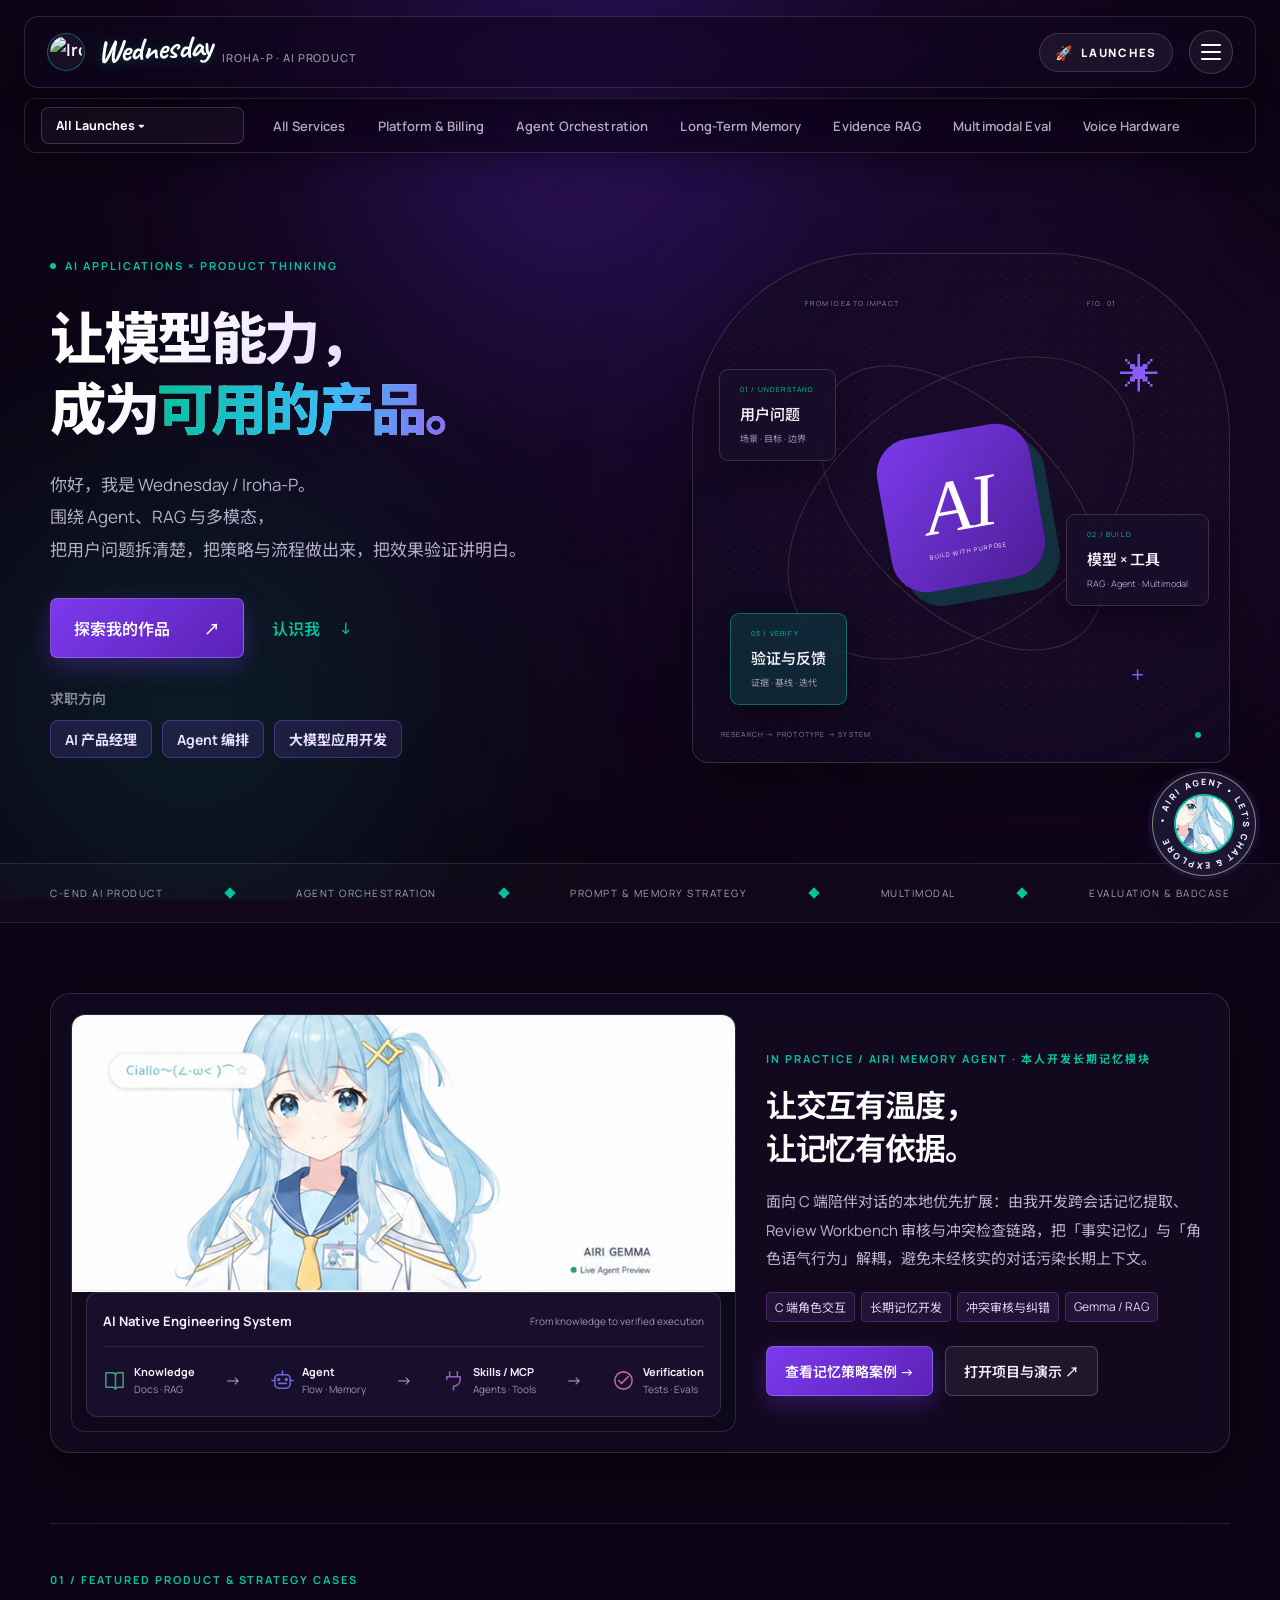
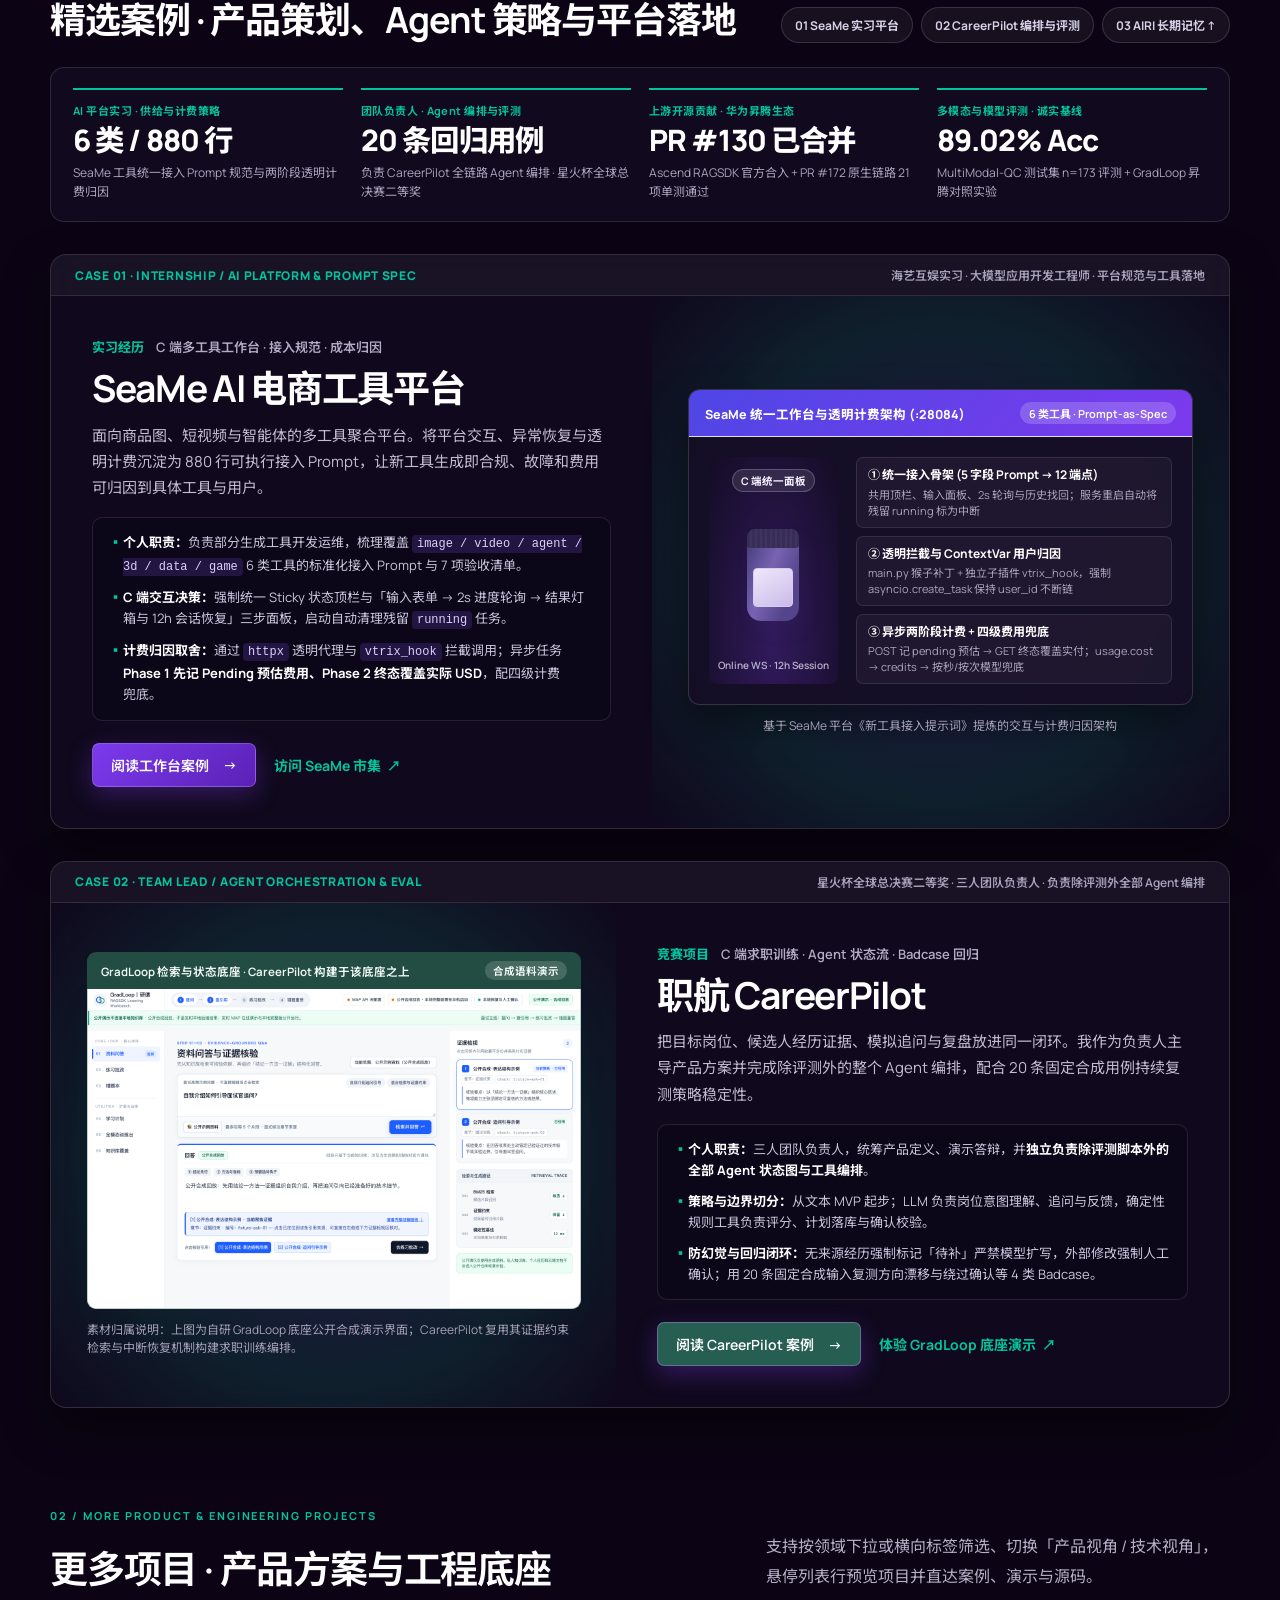
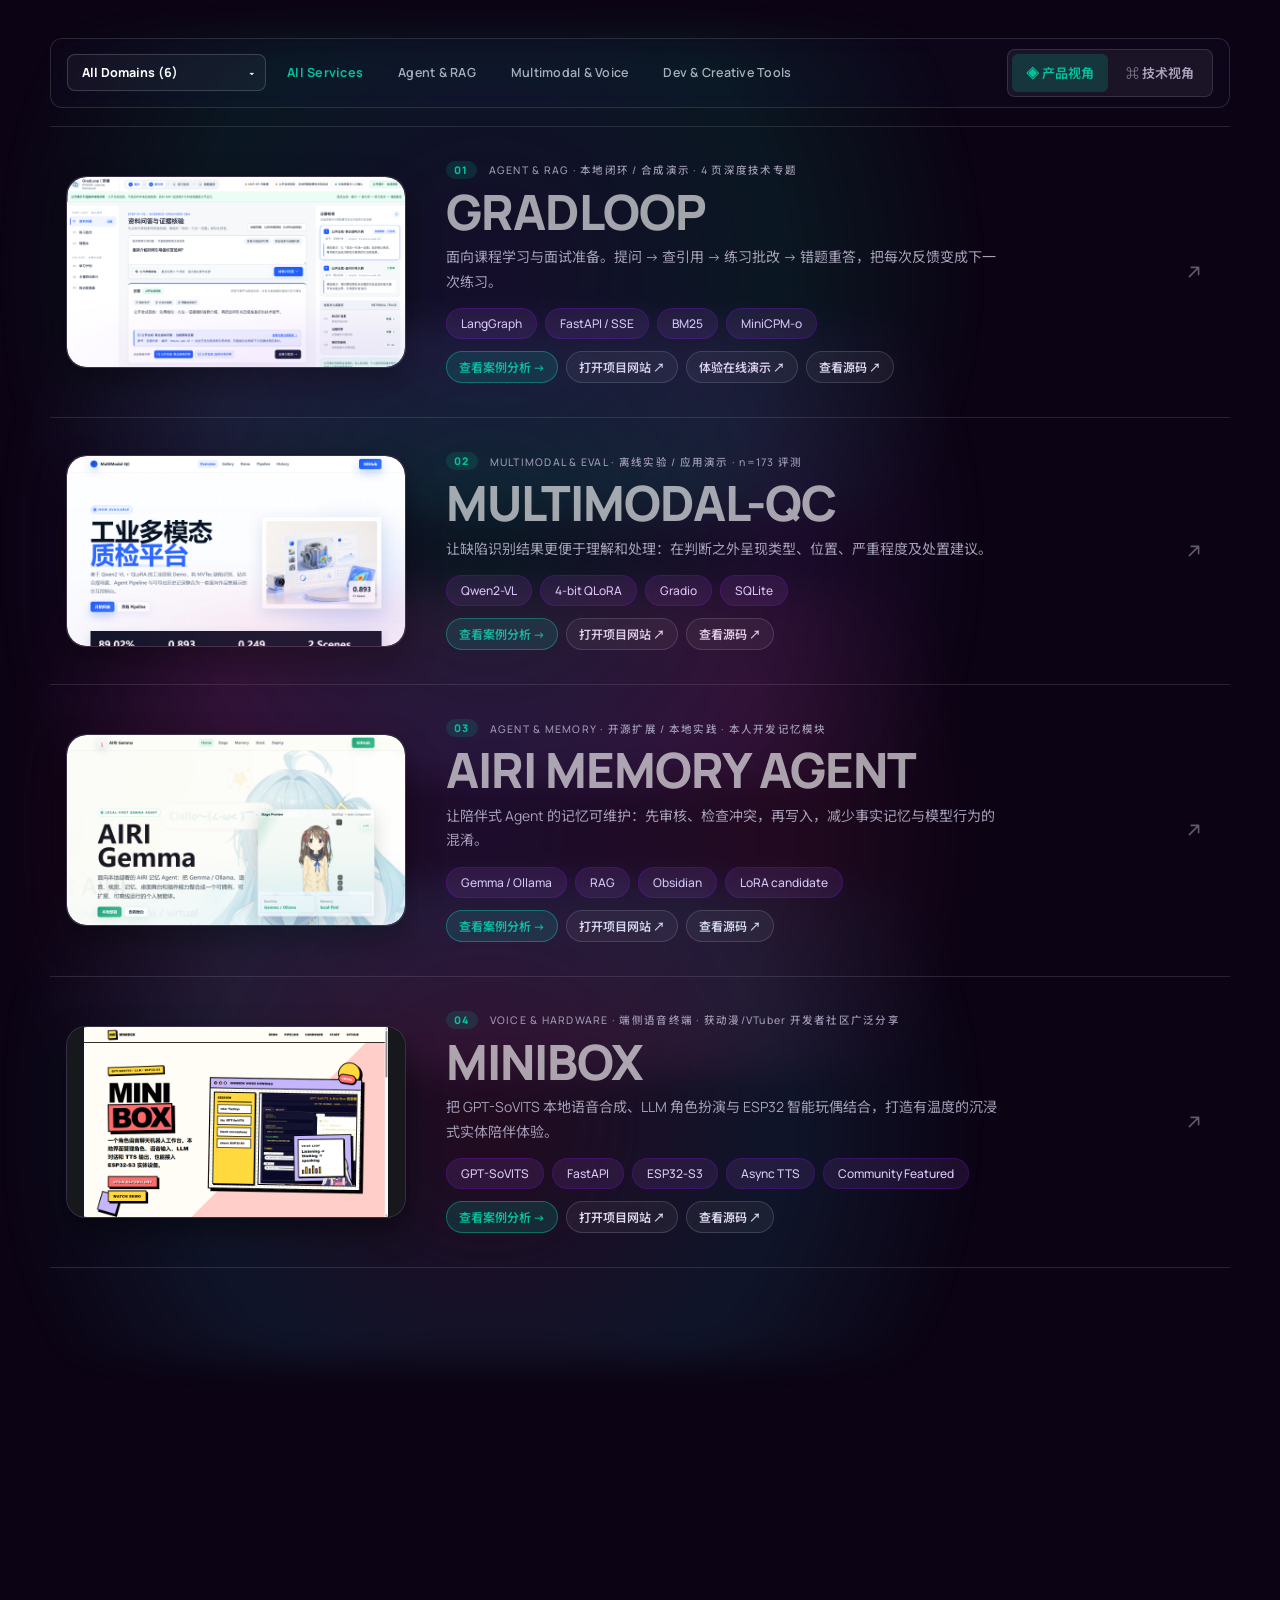
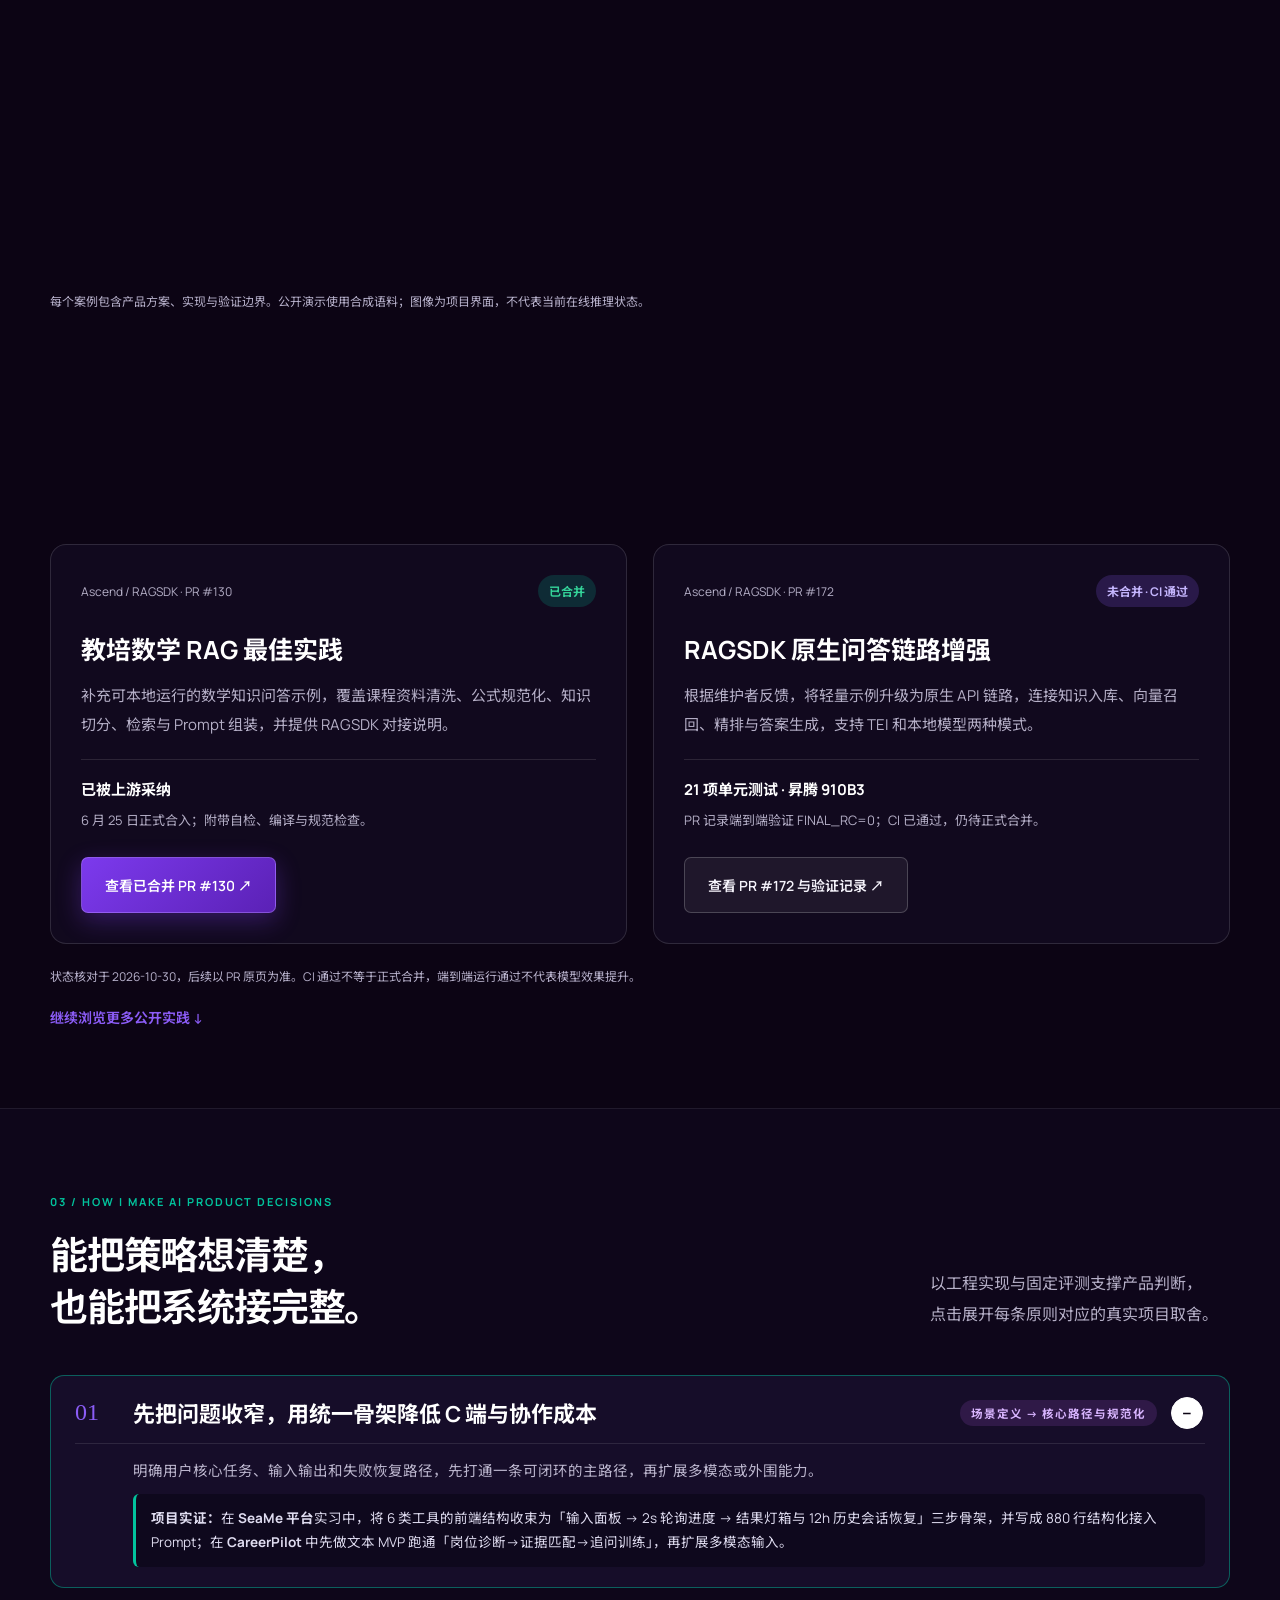
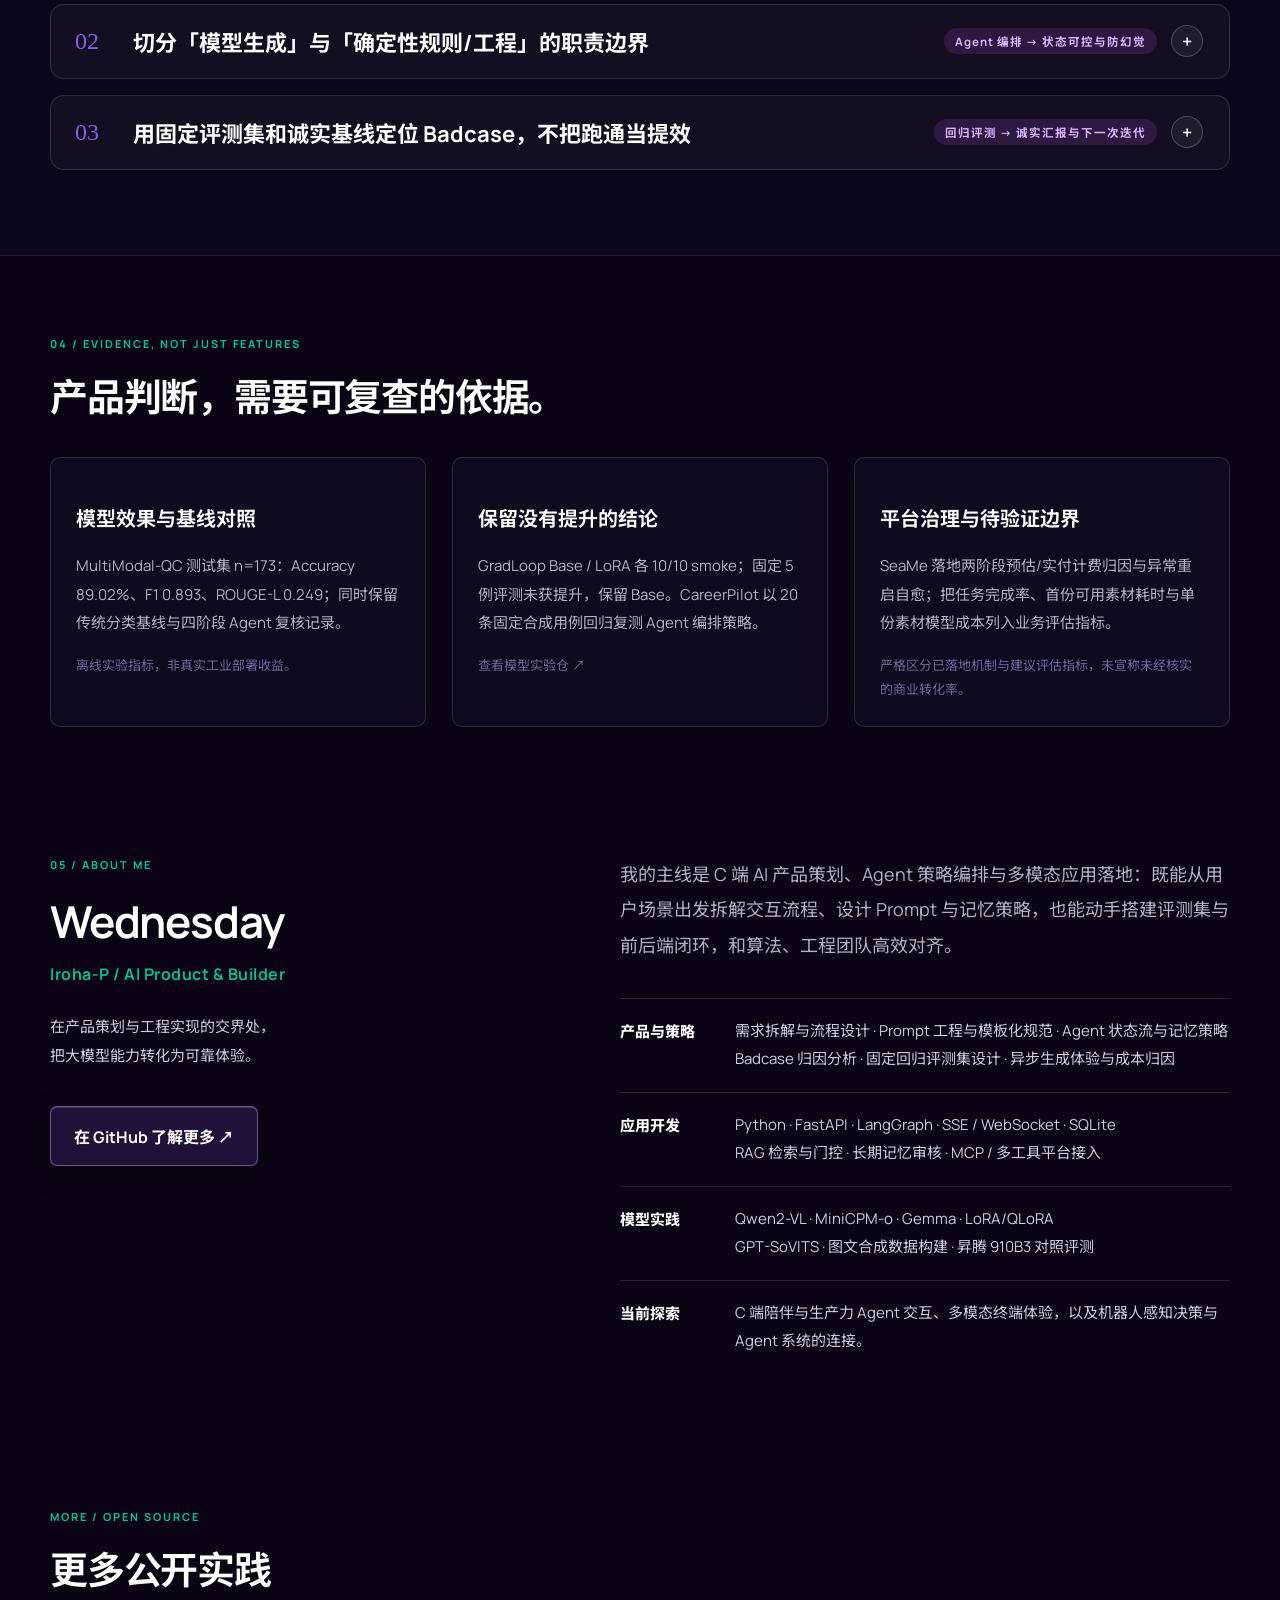
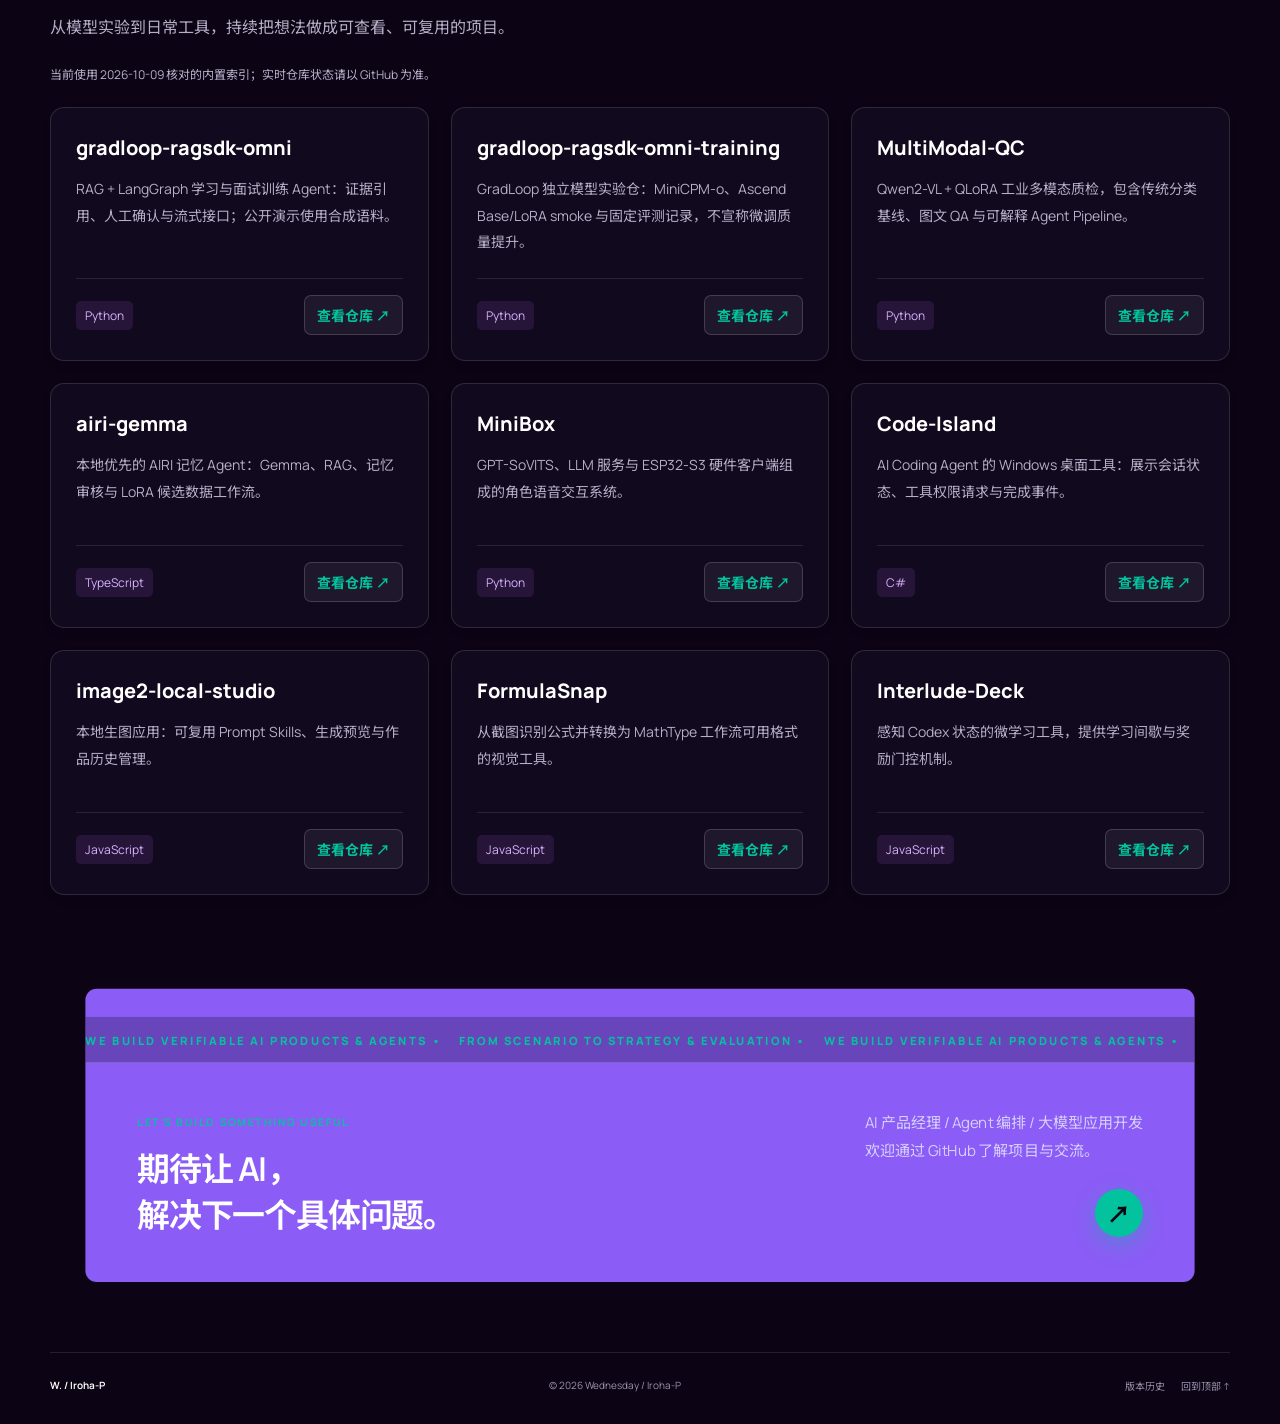
==== commit 3aa86973: "Prevent stale portfolio assets from exposing the closed menu" ====
--- a/index.html
+++ b/index.html
@@ -1,34 +1,12 @@
 <!DOCTYPE html><html lang="zh-CN"><head><meta charset="UTF-8"><meta name="viewport" content="width=device-width,initial-scale=1"><meta name="theme-color" content="#f5f3ec"><title>Wednesday / Iroha-P | AI 产品 · 大模型应用 · Agent · 多模态</title><meta name="description" content="Wednesday / Iroha-P 的 AI 产品经理与大模型应用作品集。展示 AIRI 长期记忆交互、SeaMe AI 电商工具平台实习规范与职航 CareerPilot Agent 编排及回归评测。"><link rel="icon" href="https://avatars.githubusercontent.com/u/247766815?v=4"><link rel="stylesheet" href="styles.css">
-<link rel="stylesheet" href="casebook.css"><link rel="preconnect" href="https://fonts.googleapis.com"><link rel="preconnect" href="https://fonts.gstatic.com" crossorigin><link href="https://fonts.googleapis.com/css2?family=Caveat:wght@700&family=Cormorant+Garamond:ital,wght@0,600;1,600;1,700&family=Manrope:wght@400;500;600;700;800&family=Noto+Sans+SC:wght@400;500;600;700;800&family=Syne:wght@700;800&display=swap" rel="stylesheet"></head><body>
+<link rel="stylesheet" href="casebook.css?v=5865a1415773"><link rel="preconnect" href="https://fonts.googleapis.com"><link rel="preconnect" href="https://fonts.gstatic.com" crossorigin><link href="https://fonts.googleapis.com/css2?family=Caveat:wght@700&family=Manrope:wght@400;500;600;700;800&family=Noto+Sans+SC:wght@400;500;600;700;800&display=swap" rel="stylesheet"><style>.few-menu-overlay:not(.is-open){position:fixed;visibility:hidden}</style></head><body>
 <a class="skip" href="#featured">跳到精选案例</a>
-<div class="few-page-curtain" aria-hidden="true"><span class="curtain-logo">Wednesday</span></div>
 <div class="few-ambient-canvas" aria-hidden="true">
   <span class="ambient-blob blob-purple"></span>
   <span class="ambient-blob blob-mint"></span>
   <span class="ambient-blob blob-magenta"></span>
 </div>
-<header class="few-glass-header"><a class="brand" href="#"><img class="brand-avatar" src="https://avatars.githubusercontent.com/u/247766815?v=4" alt="Iroha-P 头像" width="44" height="44"><span class="brand-text"><em class="brand-signature" aria-hidden="true">Wednesday</em><span class="brand-name">Iroha-P · AI Product</span></span></a><nav class="legacy-inline-nav" aria-label="主导航"><a href="#featured">Casebook<small>项目案例</small></a><a href="#approach">Principles<small>工作方式</small></a><a href="#about">Capabilities<small>能力与背景</small></a><a href="#contributions">Open Source<small>开源贡献</small></a></nav><div class="few-header-actions"><a class="few-launches-quick" href="#work"><span class="rocket-icon" aria-hidden="true">🚀</span> LAUNCHES</a><button type="button" class="few-menu-toggle" aria-expanded="false" aria-controls="few-fullscreen-menu" aria-label="打开全屏主菜单"><span class="menu-bar"></span><span class="menu-bar"></span><span class="menu-bar"></span></button></div></header>
-<div class="few-subnav-bar wrap" role="navigation" aria-label="悬浮筛选与项目快捷导航">
-  <div class="few-industry-select-wrap">
-    <select id="few-global-select" class="few-industry-select" aria-label="跳转或筛选项目领域">
-      <option value="all">All Industries ▾</option>
-      <option value="featured">Featured Cases (SeaMe / CareerPilot)</option>
-      <option value="agent">Agent &amp; RAG Systems</option>
-      <option value="multimodal">Multimodal &amp; Voice Hardware</option>
-      <option value="tooling">Developer &amp; Creative Tools</option>
-    </select>
-  </div>
-  <div class="few-subnav-links">
-    <button type="button" class="subnav-tab is-active" data-subfilter="all">All Services</button>
-    <button type="button" class="subnav-tab" data-subfilter="agent">Agent Orchestration</button>
-    <button type="button" class="subnav-tab" data-subfilter="multimodal">Multimodal &amp; Voice</button>
-    <button type="button" class="subnav-tab" data-subfilter="tooling">Interactive &amp; UX</button>
-    <a class="subnav-tab" href="cases/ecommerce-ai-tools.html">Platform Strategy</a>
-    <a class="subnav-tab" href="cases/careerpilot.html">Evaluation</a>
-    <a class="subnav-tab" href="cases/airi-memory.html">Memory RAG</a>
-    <a class="subnav-tab" href="#contributions">Open Source</a>
-  </div>
-</div>
+<header class="few-glass-header"><a class="brand" href="#"><img class="brand-avatar" src="https://avatars.githubusercontent.com/u/247766815?v=4" alt="Iroha-P 头像" width="44" height="44"><span class="brand-text"><em class="brand-signature" aria-hidden="true">Wednesday</em><span class="brand-name">Iroha-P · AI Product</span></span></a><nav class="legacy-inline-nav" aria-label="主导航"><a href="#featured">Casebook<small>项目案例</small></a><a href="#approach">Principles<small>工作方式</small></a><a href="#about">Capabilities<small>能力与背景</small></a><a href="#contributions">Open Source<small>开源贡献</small></a></nav><div class="few-header-actions"><a class="few-launches-quick" href="#featured"><span class="rocket-icon" aria-hidden="true">🚀</span> LAUNCHES</a><button type="button" class="few-menu-toggle" aria-expanded="false" aria-controls="few-fullscreen-menu" aria-label="打开全屏主菜单"><span class="menu-bar"></span><span class="menu-bar"></span><span class="menu-bar"></span></button></div></header>
 <div id="few-fullscreen-menu" class="few-menu-overlay" aria-hidden="true" role="dialog" aria-modal="true" aria-label="站点主菜单">
   <div class="few-menu-glow glow-mint" aria-hidden="true"></div>
   <div class="few-menu-glow glow-purple" aria-hidden="true"></div>
@@ -66,16 +44,16 @@
   </div>
 </div>
 <main>
-<section class="hero wrap"><div class="hero-copy"><div class="eyebrow"><span class="dot"></span> AI APPLICATIONS × PRODUCT THINKING</div><h1><em class="art-serif">From Model</em> 让模型能力，<br>成为<span>可用的产品。</span></h1><p class="intro">你好，我是 Wednesday / Iroha-P。<br>围绕 Agent、RAG 与多模态，<br>把用户问题拆清楚，把策略与流程做出来，把效果验证讲明白。</p><div class="hero-actions"><a class="button primary" href="#featured">探索我的作品 <span>↗</span></a><a class="text-link" href="#about">认识我 <span>↓</span></a></div><div class="roleline"><span>求职方向</span><strong>AI 产品经理</strong><strong>Agent 编排</strong><strong>大模型应用开发</strong></div></div>
+<section class="hero wrap"><div class="hero-copy"><div class="eyebrow"><span class="dot"></span> AI APPLICATIONS × PRODUCT THINKING</div><h1>让模型能力，<br>成为<span>可用的产品。</span></h1><p class="intro">你好，我是 Wednesday / Iroha-P。<br>围绕 Agent、RAG 与多模态，<br>把用户问题拆清楚，把策略与流程做出来，把效果验证讲明白。</p><div class="hero-actions"><a class="button primary" href="#featured">探索我的作品 <span>↗</span></a><a class="text-link" href="#about">认识我 <span>↓</span></a></div><div class="roleline"><span>求职方向</span><strong>AI 产品经理</strong><strong>Agent 编排</strong><strong>大模型应用开发</strong></div></div>
 <div class="hero-art" aria-label="从用户问题、知识和模型，到可验证应用的概念图"><div class="art-top"><span>FROM IDEA TO IMPACT</span><span>FIG. 01</span></div><div class="orbit orbit-a"></div><div class="orbit orbit-b"></div><div class="art-label label-a"><span>01 / UNDERSTAND</span><b>用户问题</b><small>场景 · 目标 · 边界</small></div><div class="core"><span>AI</span><small>BUILD WITH PURPOSE</small></div><div class="art-label label-b"><span>02 / BUILD</span><b>模型 × 工具</b><small>RAG · Agent · Multimodal</small></div><div class="art-label label-c"><span>03 / VERIFY</span><b>验证与反馈</b><small>证据 · 基线 · 迭代</small></div><span class="spark spark-a">✳</span><span class="spark spark-b">+</span><div class="art-bottom"><span>RESEARCH → PROTOTYPE → SYSTEM</span><span class="tiny-dot"></span></div></div></section>
 <div class="ticker"><div class="wrap"><span>C-END AI PRODUCT</span><b>✳</b><span>AGENT ORCHESTRATION</span><b>✳</b><span>PROMPT &amp; MEMORY STRATEGY</span><b>✳</b><span>MULTIMODAL</span><b>✳</b><span>EVALUATION &amp; BADCASE</span></div></div>
-<section class="wrap airi-feature" id="airi" aria-labelledby="airi-feature-title"><div class="airi-feature-image"><img src="assets/hero-airi-character-original.png" alt="AIRI 蓝发角色形象" width="1000" height="650" loading="lazy"><div class="airi-system-panel" aria-label="AI Native Engineering System：知识、智能体、工具与验证"><div class="airi-system-heading"><strong>AI Native Engineering System</strong><small>From knowledge to verified execution</small></div><div class="airi-system-flow"><div class="airi-system-node node-0"><svg viewBox="0 0 24 24" fill="none" stroke="currentColor" stroke-width="1.6" stroke-linecap="round" stroke-linejoin="round" aria-hidden="true"><path d="M3 4h7a3 3 0 0 1 3 3v14a4 4 0 0 0-4-2H3zM13 7a3 3 0 0 1 3-3h5v15h-4a4 4 0 0 0-4 2"/></svg><span><strong>Knowledge</strong><small>Docs · RAG</small></span></div><span class="airi-system-arrow" aria-hidden="true">→</span><div class="airi-system-node node-1"><svg viewBox="0 0 24 24" fill="none" stroke="currentColor" stroke-width="1.6" stroke-linecap="round" stroke-linejoin="round" aria-hidden="true"><rect x="4" y="6" width="16" height="14" rx="4"/><path d="M12 2v4M1 12h3m16 0h3M8 15h8"/><circle cx="8" cy="11" r="1"/><circle cx="16" cy="11" r="1"/></svg><span><strong>Agent</strong><small>Flow · Memory</small></span></div><span class="airi-system-arrow" aria-hidden="true">→</span><div class="airi-system-node node-2"><svg viewBox="0 0 24 24" fill="none" stroke="currentColor" stroke-width="1.6" stroke-linecap="round" stroke-linejoin="round" aria-hidden="true"><path d="M8 3v5m8-5v5M5 8h14v3a7 7 0 0 1-7 7v4m-7-11V8m14 3V8"/></svg><span><strong>Skills / MCP</strong><small>Agents · Tools</small></span></div><span class="airi-system-arrow" aria-hidden="true">→</span><div class="airi-system-node node-3"><svg viewBox="0 0 24 24" fill="none" stroke="currentColor" stroke-width="1.6" stroke-linecap="round" stroke-linejoin="round" aria-hidden="true"><circle cx="12" cy="12" r="9"/><path d="m7 12 3 3 7-7"/></svg><span><strong>Verification</strong><small>Tests · Evals</small></span></div></div></div></div><div class="airi-feature-copy"><div class="eyebrow">IN PRACTICE / AIRI MEMORY AGENT · 本人开发长期记忆模块</div><h2 id="airi-feature-title"><em class="art-serif">Warmth &amp; Proof</em> 让交互有温度，<br>让记忆有依据。</h2><p>面向 C 端陪伴对话的本地优先扩展：由我开发跨会话记忆提取、Review Workbench 审核与冲突检查链路，把「事实记忆」与「角色语气行为」解耦，避免未经核实的对话污染长期上下文。</p><div class="tags"><span>C 端角色交互</span><span>长期记忆开发</span><span>冲突审核与纠错</span><span>Gemma / RAG</span></div><div class="airi-feature-actions"><a class="button primary" href="cases/airi-memory.html">查看记忆策略案例 →</a><a class="button airi-site" href="https://iroha-p.github.io/airi-gemma/" target="_blank" rel="noopener">打开项目与演示 ↗</a></div></div></section>
+<section class="wrap airi-feature" id="airi" aria-labelledby="airi-feature-title"><div class="airi-feature-image"><img src="assets/hero-airi-character-original.png" alt="AIRI 蓝发角色形象" width="1000" height="650" loading="lazy"><div class="airi-system-panel" aria-label="AI Native Engineering System：知识、智能体、工具与验证"><div class="airi-system-heading"><strong>AI Native Engineering System</strong><small>From knowledge to verified execution</small></div><div class="airi-system-flow"><div class="airi-system-node node-0"><svg viewBox="0 0 24 24" fill="none" stroke="currentColor" stroke-width="1.6" stroke-linecap="round" stroke-linejoin="round" aria-hidden="true"><path d="M3 4h7a3 3 0 0 1 3 3v14a4 4 0 0 0-4-2H3zM13 7a3 3 0 0 1 3-3h5v15h-4a4 4 0 0 0-4 2"/></svg><span><strong>Knowledge</strong><small>Docs · RAG</small></span></div><span class="airi-system-arrow" aria-hidden="true">→</span><div class="airi-system-node node-1"><svg viewBox="0 0 24 24" fill="none" stroke="currentColor" stroke-width="1.6" stroke-linecap="round" stroke-linejoin="round" aria-hidden="true"><rect x="4" y="6" width="16" height="14" rx="4"/><path d="M12 2v4M1 12h3m16 0h3M8 15h8"/><circle cx="8" cy="11" r="1"/><circle cx="16" cy="11" r="1"/></svg><span><strong>Agent</strong><small>Flow · Memory</small></span></div><span class="airi-system-arrow" aria-hidden="true">→</span><div class="airi-system-node node-2"><svg viewBox="0 0 24 24" fill="none" stroke="currentColor" stroke-width="1.6" stroke-linecap="round" stroke-linejoin="round" aria-hidden="true"><path d="M8 3v5m8-5v5M5 8h14v3a7 7 0 0 1-7 7v4m-7-11V8m14 3V8"/></svg><span><strong>Skills / MCP</strong><small>Agents · Tools</small></span></div><span class="airi-system-arrow" aria-hidden="true">→</span><div class="airi-system-node node-3"><svg viewBox="0 0 24 24" fill="none" stroke="currentColor" stroke-width="1.6" stroke-linecap="round" stroke-linejoin="round" aria-hidden="true"><circle cx="12" cy="12" r="9"/><path d="m7 12 3 3 7-7"/></svg><span><strong>Verification</strong><small>Tests · Evals</small></span></div></div></div></div><div class="airi-feature-copy"><div class="eyebrow">IN PRACTICE / AIRI MEMORY AGENT · 本人开发长期记忆模块</div><h2 id="airi-feature-title">让交互有温度，<br>让记忆有依据。</h2><p>面向 C 端陪伴对话的本地优先扩展：由我开发跨会话记忆提取、Review Workbench 审核与冲突检查链路，把「事实记忆」与「角色语气行为」解耦，避免未经核实的对话污染长期上下文。</p><div class="tags"><span>C 端角色交互</span><span>长期记忆开发</span><span>冲突审核与纠错</span><span>Gemma / RAG</span></div><div class="airi-feature-actions"><a class="button primary" href="cases/airi-memory.html">查看记忆策略案例 →</a><a class="button airi-site" href="https://iroha-p.github.io/airi-gemma/" target="_blank" rel="noopener">打开项目与演示 ↗</a></div></div></section>
 
 <section id="featured" class="wrap featured-work" aria-labelledby="featured-title">
   <div class="featured-heading">
     <div>
       <div class="eyebrow">01 / FEATURED PRODUCT &amp; STRATEGY CASES</div>
-      <h2 id="featured-title"><em class="art-serif">Selected Launches</em> 精选案例 · 策划、编排与落地</h2>
+      <h2 id="featured-title">精选案例 · 产品策划、Agent 策略与平台落地</h2>
     </div>
     <nav class="featured-index" aria-label="精选案例索引">
       <a href="#commerce-case">01 SeaMe 实习平台</a>
@@ -185,7 +163,7 @@
   </div>
 </section>
 
-<section class="wrap work" id="work"><div class="section-head"><div><div class="eyebrow">02 / MORE PRODUCT &amp; ENGINEERING PROJECTS</div><h2><em class="art-serif">All Launches</em> 更多项目 · 方案与底座</h2></div><p>支持按领域下拉或横向标签筛选、切换「产品视角 / 技术视角」，<br>悬停列表行预览项目并直达案例、演示与源码。</p></div><div class="work-toolbar few-filter-bar"><div class="few-filter-group" role="group" aria-label="按项目领域筛选"><div class="few-industry-select-wrap"><select id="few-domain-select" class="few-industry-select" aria-label="选择项目领域"><option value="all">All Domains (6)</option><option value="agent">Agent &amp; RAG (2)</option><option value="multimodal">Multimodal &amp; Voice (2)</option><option value="tooling">Dev &amp; Creative Tools (2)</option></select><span class="select-chevron" aria-hidden="true">▾</span></div><div class="few-service-tabs"><button type="button" class="filter-pill is-active" data-filter="all">All Services <span>6</span></button><button type="button" class="filter-pill" data-filter="agent">Agent &amp; RAG <span>2</span></button><button type="button" class="filter-pill" data-filter="multimodal">Multimodal &amp; Voice <span>2</span></button><button type="button" class="filter-pill" data-filter="tooling">Dev &amp; Creative Tools <span>2</span></button></div></div><div class="work-view-group"><div class="tabs" role="tablist" aria-label="作品阅读视角"><button id="pm-tab" role="tab" aria-selected="true" aria-controls="projects" data-role="pm">◈ 产品视角</button><button id="dev-tab" role="tab" aria-selected="false" aria-controls="projects" data-role="dev" tabindex="-1">⌘ 技术视角</button></div><span id="view-note">用户问题 / 产品方案 / 验证证据</span></div></div><div id="projects" class="projects few-launches-list" role="tabpanel" aria-labelledby="pm-tab"><article class="project-card few-launch-row" data-category="agent" data-cursor-label="VIEW WORK"><div class="row-glow" aria-hidden="true"></div><a class="project-media" style="--color:#e3e0ed;display:block" href="cases/gradloop.html" aria-label="查看 GradLoop 案例"><img src="assets/gradloop-public-qa.png" alt="GradLoop 项目界面截图" loading="lazy" width="1000" height="650"></a><div class="few-row-main"><div class="project-topline"><span class="case-number index">01</span><b>AGENT &amp; RAG · 本地闭环 / 合成演示 · 4 页深度技术专题</b></div><div class="few-row-heading"><h3>GradLoop</h3><p class="project-sub">证据约束的学习与面试训练 Agent</p></div><p class="project-copy" data-product="面向课程学习与面试准备。提问 → 查引用 → 练习批改 → 错题重答，把每次反馈变成下一次练习。" data-engineering="以可追溯检索连接问答、计划、练习与复习；保存跨请求业务状态，让执行过程可观察、可恢复。">面向课程学习与面试准备。提问 → 查引用 → 练习批改 → 错题重答，把每次反馈变成下一次练习。</p><div class="tags"><span>LangGraph</span><span>FastAPI / SSE</span><span>BM25</span><span>MiniCPM-o</span></div><div class="project-links"><a class="case-action" href="cases/gradloop.html"><span>查看案例分析 →</span><small>问题、方案与验证</small></a><a class="site-action" href="projects/gradloop/" target="_blank" rel="noopener"><span>打开项目网站 ↗</span><small>4 页架构与评测专题</small></a><a class="demo-action" href="demo/gradloop/" target="_blank" rel="noopener"><span>体验在线演示 ↗</span><small>公开合成资料演示</small></a><a class="repo" href="https://github.com/Iroha-P/gradloop-ragsdk-omni" target="_blank" rel="noopener"><span>查看源码 ↗</span><small>实现与验证记录</small></a></div></div><a class="few-row-arrow" href="cases/gradloop.html" aria-label="打开 GradLoop 案例详情"><svg viewBox="0 0 24 24" fill="none" stroke="currentColor" stroke-width="1.75" stroke-linecap="round" stroke-linejoin="round" aria-hidden="true"><path d="M7 17L17 7M9 7h8v8"/></svg></a></article><article class="project-card few-launch-row" data-category="multimodal" data-cursor-label="VIEW WORK"><div class="row-glow" aria-hidden="true"></div><a class="project-media" style="--color:#dde5e4;display:block" href="cases/multimodal-qc.html" aria-label="查看 MultiModal-QC 案例"><img src="assets/multimodal-qc.png" alt="MultiModal-QC 项目界面截图" loading="lazy" width="1000" height="650"></a><div class="few-row-main"><div class="project-topline"><span class="case-number index">02</span><b>MULTIMODAL &amp; EVAL · 离线实验 / 应用演示 · n=173 评测</b></div><div class="few-row-heading"><h3>MultiModal-QC</h3><p class="project-sub">工业多模态质检应用</p></div><p class="project-copy" data-product="让缺陷识别结果更便于理解和处理：在判断之外呈现类型、位置、严重程度及处置建议。" data-engineering="把 MVTec-AD 转为 1,725 条图文 QA，连接多模态训练、四阶段 Agent Pipeline 与推理结果记录。">让缺陷识别结果更便于理解和处理：在判断之外呈现类型、位置、严重程度及处置建议。</p><div class="tags"><span>Qwen2-VL</span><span>4-bit QLoRA</span><span>Gradio</span><span>SQLite</span></div><div class="project-links"><a class="case-action" href="cases/multimodal-qc.html"><span>查看案例分析 →</span><small>问题、方案与验证</small></a><a class="site-action" href="https://iroha-p.github.io/MultiModal-QC/" target="_blank" rel="noopener"><span>打开项目网站 ↗</span><small>完整界面与技术介绍</small></a><a class="repo" href="https://github.com/Iroha-P/MultiModal-QC" target="_blank" rel="noopener"><span>查看源码 ↗</span><small>实现与验证记录</small></a></div></div><a class="few-row-arrow" href="cases/multimodal-qc.html" aria-label="打开 MultiModal-QC 案例详情"><svg viewBox="0 0 24 24" fill="none" stroke="currentColor" stroke-width="1.75" stroke-linecap="round" stroke-linejoin="round" aria-hidden="true"><path d="M7 17L17 7M9 7h8v8"/></svg></a></article><article class="project-card few-launch-row" data-category="agent" data-cursor-label="VIEW WORK"><div class="row-glow" aria-hidden="true"></div><a class="project-media" style="--color:#e1e5d4;display:block" href="cases/airi-memory.html" aria-label="查看 AIRI Memory Agent 案例"><img src="assets/airi-gemma.png" alt="AIRI Memory Agent 项目界面截图" loading="lazy" width="1000" height="650"></a><div class="few-row-main"><div class="project-topline"><span class="case-number index">03</span><b>AGENT &amp; MEMORY · 开源扩展 / 本地实践 · 本人开发记忆模块</b></div><div class="few-row-heading"><h3>AIRI Memory Agent</h3><p class="project-sub">从多源知识到长期记忆</p></div><p class="project-copy" data-product="让陪伴式 Agent 的记忆可维护：先审核、检查冲突，再写入，减少事实记忆与模型行为的混淆。" data-engineering="连接本地反应、长期记忆与云端增强；将审核后的多源内容沉淀为记忆与训练候选数据。">让陪伴式 Agent 的记忆可维护：先审核、检查冲突，再写入，减少事实记忆与模型行为的混淆。</p><div class="tags"><span>Gemma / Ollama</span><span>RAG</span><span>Obsidian</span><span>LoRA candidate</span></div><div class="project-links"><a class="case-action" href="cases/airi-memory.html"><span>查看案例分析 →</span><small>问题、方案与验证</small></a><a class="site-action" href="https://iroha-p.github.io/airi-gemma/" target="_blank" rel="noopener"><span>打开项目网站 ↗</span><small>完整界面与技术介绍</small></a><a class="repo" href="https://github.com/Iroha-P/airi-gemma" target="_blank" rel="noopener"><span>查看源码 ↗</span><small>实现与验证记录</small></a></div></div><a class="few-row-arrow" href="cases/airi-memory.html" aria-label="打开 AIRI Memory Agent 案例详情"><svg viewBox="0 0 24 24" fill="none" stroke="currentColor" stroke-width="1.75" stroke-linecap="round" stroke-linejoin="round" aria-hidden="true"><path d="M7 17L17 7M9 7h8v8"/></svg></a></article><article class="project-card few-launch-row" data-category="multimodal" data-cursor-label="VIEW WORK"><div class="row-glow" aria-hidden="true"></div><a class="project-media media-contain" style="--color:#e9dfd7;display:block" href="cases/minibox.html" aria-label="查看 MiniBox 案例"><img src="assets/minibox.png" alt="MiniBox 项目界面截图" loading="lazy" width="1000" height="650"></a><div class="few-row-main"><div class="project-topline"><span class="case-number index">04</span><b>VOICE &amp; HARDWARE · 端侧语音终端 · 获动漫/VTuber 开发者社区广泛分享</b></div><div class="few-row-heading"><h3>MiniBox</h3><p class="project-sub">角色语音交互与硬件闭环</p></div><p class="project-copy" data-product="把 GPT-SoVITS 本地语音合成、LLM 角色扮演与 ESP32 智能玩偶结合，打造有温度的沉浸式实体陪伴体验。" data-engineering="将语音克隆封装为异步服务，打通端侧录音、PC 推理和端侧播放，连接多轮角色对话。">把 GPT-SoVITS 本地语音合成、LLM 角色扮演与 ESP32 智能玩偶结合，打造有温度的沉浸式实体陪伴体验。</p><div class="tags"><span>GPT-SoVITS</span><span>FastAPI</span><span>ESP32-S3</span><span>Async TTS</span><span>Community Featured</span></div><div class="project-links"><a class="case-action" href="cases/minibox.html"><span>查看案例分析 →</span><small>问题、方案与验证</small></a><a class="site-action" href="https://iroha-p.github.io/MiniBox/" target="_blank" rel="noopener"><span>打开项目网站 ↗</span><small>完整界面与技术介绍</small></a><a class="repo" href="https://github.com/Iroha-P/MiniBox" target="_blank" rel="noopener"><span>查看源码 ↗</span><small>实现与验证记录</small></a></div></div><a class="few-row-arrow" href="cases/minibox.html" aria-label="打开 MiniBox 案例详情"><svg viewBox="0 0 24 24" fill="none" stroke="currentColor" stroke-width="1.75" stroke-linecap="round" stroke-linejoin="round" aria-hidden="true"><path d="M7 17L17 7M9 7h8v8"/></svg></a></article><article class="project-card few-launch-row" data-category="tooling" data-cursor-label="VIEW WORK"><div class="row-glow" aria-hidden="true"></div><a class="project-media" style="--color:#dedfe7;display:block" href="cases/code-island.html" aria-label="查看 Code Island 案例"><img src="assets/code-island.png" alt="Code Island 项目界面截图" loading="lazy" width="1000" height="650"></a><div class="few-row-main"><div class="project-topline"><span class="case-number index">05</span><b>DEVELOPER UX · Windows 桌面工具 · 状态与权限感知</b></div><div class="few-row-heading"><h3>Code Island</h3><p class="project-sub">让 AI Coding 的状态可见、权限可控</p></div><p class="project-copy" data-product="减少在终端与编辑器间反复查看的负担，把思考、工具调用、权限请求和完成状态放到桌面。" data-engineering="以 Hook、Python 和 Named Pipe 解耦 Agent 事件与桌面 UI，集中展示多会话运行状态。">减少在终端与编辑器间反复查看的负担，把思考、工具调用、权限请求和完成状态放到桌面。</p><div class="tags"><span>WPF / .NET 8</span><span>Hooks</span><span>Named Pipe</span><span>Windows</span></div><div class="project-links"><a class="case-action" href="cases/code-island.html"><span>查看案例分析 →</span><small>问题、方案与验证</small></a><a class="site-action" href="https://iroha-p.github.io/Code-Island/" target="_blank" rel="noopener"><span>打开项目网站 ↗</span><small>完整界面与技术介绍</small></a><a class="repo" href="https://github.com/Iroha-P/Code-Island" target="_blank" rel="noopener"><span>查看源码 ↗</span><small>实现与验证记录</small></a></div></div><a class="few-row-arrow" href="cases/code-island.html" aria-label="打开 Code Island 案例详情"><svg viewBox="0 0 24 24" fill="none" stroke="currentColor" stroke-width="1.75" stroke-linecap="round" stroke-linejoin="round" aria-hidden="true"><path d="M7 17L17 7M9 7h8v8"/></svg></a></article><article class="project-card few-launch-row" data-category="tooling" data-cursor-label="VIEW WORK"><div class="row-glow" aria-hidden="true"></div><a class="project-media" style="--color:#e8e2ce;display:block" href="cases/image-studio.html" aria-label="查看 Image2 Local Studio 案例"><img src="assets/image2-local-studio.png" alt="Image2 Local Studio 项目界面截图" loading="lazy" width="1000" height="650"></a><div class="few-row-main"><div class="project-topline"><span class="case-number index">06</span><b>CREATIVE WORKFLOW · 本地创作工作台 · Prompt Skills 复用</b></div><div class="few-row-heading"><h3>Image2 Local Studio</h3><p class="project-sub">把生成与创作知识放进同一工作台</p></div><p class="project-copy" data-product="围绕重复创作流程组织工具：用可编辑的 Prompt Skills 复用经验，用图片墙管理生成记录。" data-engineering="整合 API 配置、尺寸选择、生成预览、4K 超分与图片墙，形成可一键启动的本地工作台。">围绕重复创作流程组织工具：用可编辑的 Prompt Skills 复用经验，用图片墙管理生成记录。</p><div class="tags"><span>Node.js</span><span>HTML</span><span>Prompt Skills</span><span>Local-first</span></div><div class="project-links"><a class="case-action" href="cases/image-studio.html"><span>查看案例分析 →</span><small>问题、方案与验证</small></a><a class="site-action" href="https://iroha-p.github.io/image2-local-studio/" target="_blank" rel="noopener"><span>打开项目网站 ↗</span><small>完整界面与技术介绍</small></a><a class="repo" href="https://github.com/Iroha-P/image2-local-studio" target="_blank" rel="noopener"><span>查看源码 ↗</span><small>实现与验证记录</small></a></div></div><a class="few-row-arrow" href="cases/image-studio.html" aria-label="打开 Image2 Local Studio 案例详情"><svg viewBox="0 0 24 24" fill="none" stroke="currentColor" stroke-width="1.75" stroke-linecap="round" stroke-linejoin="round" aria-hidden="true"><path d="M7 17L17 7M9 7h8v8"/></svg></a></article></div><p class="source-note">每个案例包含产品方案、实现与验证边界。公开演示使用合成语料；图像为项目界面，不代表当前在线推理状态。</p></section>
+<section class="wrap work" id="work"><div class="section-head"><div><div class="eyebrow">02 / MORE PRODUCT &amp; ENGINEERING PROJECTS</div><h2>更多项目 · 产品方案与工程底座</h2></div><p>支持按领域下拉或横向标签筛选、切换「产品视角 / 技术视角」，<br>悬停列表行预览项目并直达案例、演示与源码。</p></div><div class="work-toolbar few-filter-bar"><div class="few-filter-group" role="group" aria-label="按项目领域筛选"><div class="few-industry-select-wrap"><select id="few-domain-select" class="few-industry-select" aria-label="选择项目领域"><option value="all">All Domains (6)</option><option value="agent">Agent &amp; RAG (2)</option><option value="multimodal">Multimodal &amp; Voice (2)</option><option value="tooling">Dev &amp; Creative Tools (2)</option></select><span class="select-chevron" aria-hidden="true">▾</span></div><div class="few-service-tabs"><button type="button" class="filter-pill is-active" data-filter="all">All Services <span>6</span></button><button type="button" class="filter-pill" data-filter="agent">Agent &amp; RAG <span>2</span></button><button type="button" class="filter-pill" data-filter="multimodal">Multimodal &amp; Voice <span>2</span></button><button type="button" class="filter-pill" data-filter="tooling">Dev &amp; Creative Tools <span>2</span></button></div></div><div class="work-view-group"><div class="tabs" role="tablist" aria-label="作品阅读视角"><button id="pm-tab" role="tab" aria-selected="true" aria-controls="projects" data-role="pm">◈ 产品视角</button><button id="dev-tab" role="tab" aria-selected="false" aria-controls="projects" data-role="dev" tabindex="-1">⌘ 技术视角</button></div><span id="view-note">用户问题 / 产品方案 / 验证证据</span></div></div><div id="projects" class="projects few-launches-list" role="tabpanel" aria-labelledby="pm-tab"><article class="project-card few-launch-row" data-category="agent" data-cursor-label="VIEW WORK"><div class="row-glow" aria-hidden="true"></div><a class="project-media" style="--color:#e3e0ed;display:block" href="cases/gradloop.html" aria-label="查看 GradLoop 案例"><img src="assets/gradloop-public-qa.png" alt="GradLoop 项目界面截图" loading="lazy" width="1000" height="650"></a><div class="few-row-main"><div class="project-topline"><span class="case-number index">01</span><b>AGENT &amp; RAG · 本地闭环 / 合成演示 · 4 页深度技术专题</b></div><div class="few-row-heading"><h3>GradLoop</h3><p class="project-sub">证据约束的学习与面试训练 Agent</p></div><p class="project-copy" data-product="面向课程学习与面试准备。提问 → 查引用 → 练习批改 → 错题重答，把每次反馈变成下一次练习。" data-engineering="以可追溯检索连接问答、计划、练习与复习；保存跨请求业务状态，让执行过程可观察、可恢复。">面向课程学习与面试准备。提问 → 查引用 → 练习批改 → 错题重答，把每次反馈变成下一次练习。</p><div class="tags"><span>LangGraph</span><span>FastAPI / SSE</span><span>BM25</span><span>MiniCPM-o</span></div><div class="project-links"><a class="case-action" href="cases/gradloop.html"><span>查看案例分析 →</span><small>问题、方案与验证</small></a><a class="site-action" href="projects/gradloop/" target="_blank" rel="noopener"><span>打开项目网站 ↗</span><small>4 页架构与评测专题</small></a><a class="demo-action" href="demo/gradloop/" target="_blank" rel="noopener"><span>体验在线演示 ↗</span><small>公开合成资料演示</small></a><a class="repo" href="https://github.com/Iroha-P/gradloop-ragsdk-omni" target="_blank" rel="noopener"><span>查看源码 ↗</span><small>实现与验证记录</small></a></div></div><a class="few-row-arrow" href="cases/gradloop.html" aria-label="打开 GradLoop 案例详情"><svg viewBox="0 0 24 24" fill="none" stroke="currentColor" stroke-width="1.75" stroke-linecap="round" stroke-linejoin="round" aria-hidden="true"><path d="M7 17L17 7M9 7h8v8"/></svg></a></article><article class="project-card few-launch-row" data-category="multimodal" data-cursor-label="VIEW WORK"><div class="row-glow" aria-hidden="true"></div><a class="project-media" style="--color:#dde5e4;display:block" href="cases/multimodal-qc.html" aria-label="查看 MultiModal-QC 案例"><img src="assets/multimodal-qc.png" alt="MultiModal-QC 项目界面截图" loading="lazy" width="1000" height="650"></a><div class="few-row-main"><div class="project-topline"><span class="case-number index">02</span><b>MULTIMODAL &amp; EVAL · 离线实验 / 应用演示 · n=173 评测</b></div><div class="few-row-heading"><h3>MultiModal-QC</h3><p class="project-sub">工业多模态质检应用</p></div><p class="project-copy" data-product="让缺陷识别结果更便于理解和处理：在判断之外呈现类型、位置、严重程度及处置建议。" data-engineering="把 MVTec-AD 转为 1,725 条图文 QA，连接多模态训练、四阶段 Agent Pipeline 与推理结果记录。">让缺陷识别结果更便于理解和处理：在判断之外呈现类型、位置、严重程度及处置建议。</p><div class="tags"><span>Qwen2-VL</span><span>4-bit QLoRA</span><span>Gradio</span><span>SQLite</span></div><div class="project-links"><a class="case-action" href="cases/multimodal-qc.html"><span>查看案例分析 →</span><small>问题、方案与验证</small></a><a class="site-action" href="https://iroha-p.github.io/MultiModal-QC/" target="_blank" rel="noopener"><span>打开项目网站 ↗</span><small>完整界面与技术介绍</small></a><a class="repo" href="https://github.com/Iroha-P/MultiModal-QC" target="_blank" rel="noopener"><span>查看源码 ↗</span><small>实现与验证记录</small></a></div></div><a class="few-row-arrow" href="cases/multimodal-qc.html" aria-label="打开 MultiModal-QC 案例详情"><svg viewBox="0 0 24 24" fill="none" stroke="currentColor" stroke-width="1.75" stroke-linecap="round" stroke-linejoin="round" aria-hidden="true"><path d="M7 17L17 7M9 7h8v8"/></svg></a></article><article class="project-card few-launch-row" data-category="agent" data-cursor-label="VIEW WORK"><div class="row-glow" aria-hidden="true"></div><a class="project-media" style="--color:#e1e5d4;display:block" href="cases/airi-memory.html" aria-label="查看 AIRI Memory Agent 案例"><img src="assets/airi-gemma.png" alt="AIRI Memory Agent 项目界面截图" loading="lazy" width="1000" height="650"></a><div class="few-row-main"><div class="project-topline"><span class="case-number index">03</span><b>AGENT &amp; MEMORY · 开源扩展 / 本地实践 · 本人开发记忆模块</b></div><div class="few-row-heading"><h3>AIRI Memory Agent</h3><p class="project-sub">从多源知识到长期记忆</p></div><p class="project-copy" data-product="让陪伴式 Agent 的记忆可维护：先审核、检查冲突，再写入，减少事实记忆与模型行为的混淆。" data-engineering="连接本地反应、长期记忆与云端增强；将审核后的多源内容沉淀为记忆与训练候选数据。">让陪伴式 Agent 的记忆可维护：先审核、检查冲突，再写入，减少事实记忆与模型行为的混淆。</p><div class="tags"><span>Gemma / Ollama</span><span>RAG</span><span>Obsidian</span><span>LoRA candidate</span></div><div class="project-links"><a class="case-action" href="cases/airi-memory.html"><span>查看案例分析 →</span><small>问题、方案与验证</small></a><a class="site-action" href="https://iroha-p.github.io/airi-gemma/" target="_blank" rel="noopener"><span>打开项目网站 ↗</span><small>完整界面与技术介绍</small></a><a class="repo" href="https://github.com/Iroha-P/airi-gemma" target="_blank" rel="noopener"><span>查看源码 ↗</span><small>实现与验证记录</small></a></div></div><a class="few-row-arrow" href="cases/airi-memory.html" aria-label="打开 AIRI Memory Agent 案例详情"><svg viewBox="0 0 24 24" fill="none" stroke="currentColor" stroke-width="1.75" stroke-linecap="round" stroke-linejoin="round" aria-hidden="true"><path d="M7 17L17 7M9 7h8v8"/></svg></a></article><article class="project-card few-launch-row" data-category="multimodal" data-cursor-label="VIEW WORK"><div class="row-glow" aria-hidden="true"></div><a class="project-media media-contain" style="--color:#e9dfd7;display:block" href="cases/minibox.html" aria-label="查看 MiniBox 案例"><img src="assets/minibox.png" alt="MiniBox 项目界面截图" loading="lazy" width="1000" height="650"></a><div class="few-row-main"><div class="project-topline"><span class="case-number index">04</span><b>VOICE &amp; HARDWARE · 端侧语音终端 · 获动漫/VTuber 开发者社区广泛分享</b></div><div class="few-row-heading"><h3>MiniBox</h3><p class="project-sub">角色语音交互与硬件闭环</p></div><p class="project-copy" data-product="把 GPT-SoVITS 本地语音合成、LLM 角色扮演与 ESP32 智能玩偶结合，打造有温度的沉浸式实体陪伴体验。" data-engineering="将语音克隆封装为异步服务，打通端侧录音、PC 推理和端侧播放，连接多轮角色对话。">把 GPT-SoVITS 本地语音合成、LLM 角色扮演与 ESP32 智能玩偶结合，打造有温度的沉浸式实体陪伴体验。</p><div class="tags"><span>GPT-SoVITS</span><span>FastAPI</span><span>ESP32-S3</span><span>Async TTS</span><span>Community Featured</span></div><div class="project-links"><a class="case-action" href="cases/minibox.html"><span>查看案例分析 →</span><small>问题、方案与验证</small></a><a class="site-action" href="https://iroha-p.github.io/MiniBox/" target="_blank" rel="noopener"><span>打开项目网站 ↗</span><small>完整界面与技术介绍</small></a><a class="repo" href="https://github.com/Iroha-P/MiniBox" target="_blank" rel="noopener"><span>查看源码 ↗</span><small>实现与验证记录</small></a></div></div><a class="few-row-arrow" href="cases/minibox.html" aria-label="打开 MiniBox 案例详情"><svg viewBox="0 0 24 24" fill="none" stroke="currentColor" stroke-width="1.75" stroke-linecap="round" stroke-linejoin="round" aria-hidden="true"><path d="M7 17L17 7M9 7h8v8"/></svg></a></article><article class="project-card few-launch-row" data-category="tooling" data-cursor-label="VIEW WORK"><div class="row-glow" aria-hidden="true"></div><a class="project-media" style="--color:#dedfe7;display:block" href="cases/code-island.html" aria-label="查看 Code Island 案例"><img src="assets/code-island.png" alt="Code Island 项目界面截图" loading="lazy" width="1000" height="650"></a><div class="few-row-main"><div class="project-topline"><span class="case-number index">05</span><b>DEVELOPER UX · Windows 桌面工具 · 状态与权限感知</b></div><div class="few-row-heading"><h3>Code Island</h3><p class="project-sub">让 AI Coding 的状态可见、权限可控</p></div><p class="project-copy" data-product="减少在终端与编辑器间反复查看的负担，把思考、工具调用、权限请求和完成状态放到桌面。" data-engineering="以 Hook、Python 和 Named Pipe 解耦 Agent 事件与桌面 UI，集中展示多会话运行状态。">减少在终端与编辑器间反复查看的负担，把思考、工具调用、权限请求和完成状态放到桌面。</p><div class="tags"><span>WPF / .NET 8</span><span>Hooks</span><span>Named Pipe</span><span>Windows</span></div><div class="project-links"><a class="case-action" href="cases/code-island.html"><span>查看案例分析 →</span><small>问题、方案与验证</small></a><a class="site-action" href="https://iroha-p.github.io/Code-Island/" target="_blank" rel="noopener"><span>打开项目网站 ↗</span><small>完整界面与技术介绍</small></a><a class="repo" href="https://github.com/Iroha-P/Code-Island" target="_blank" rel="noopener"><span>查看源码 ↗</span><small>实现与验证记录</small></a></div></div><a class="few-row-arrow" href="cases/code-island.html" aria-label="打开 Code Island 案例详情"><svg viewBox="0 0 24 24" fill="none" stroke="currentColor" stroke-width="1.75" stroke-linecap="round" stroke-linejoin="round" aria-hidden="true"><path d="M7 17L17 7M9 7h8v8"/></svg></a></article><article class="project-card few-launch-row" data-category="tooling" data-cursor-label="VIEW WORK"><div class="row-glow" aria-hidden="true"></div><a class="project-media" style="--color:#e8e2ce;display:block" href="cases/image-studio.html" aria-label="查看 Image2 Local Studio 案例"><img src="assets/image2-local-studio.png" alt="Image2 Local Studio 项目界面截图" loading="lazy" width="1000" height="650"></a><div class="few-row-main"><div class="project-topline"><span class="case-number index">06</span><b>CREATIVE WORKFLOW · 本地创作工作台 · Prompt Skills 复用</b></div><div class="few-row-heading"><h3>Image2 Local Studio</h3><p class="project-sub">把生成与创作知识放进同一工作台</p></div><p class="project-copy" data-product="围绕重复创作流程组织工具：用可编辑的 Prompt Skills 复用经验，用图片墙管理生成记录。" data-engineering="整合 API 配置、尺寸选择、生成预览、4K 超分与图片墙，形成可一键启动的本地工作台。">围绕重复创作流程组织工具：用可编辑的 Prompt Skills 复用经验，用图片墙管理生成记录。</p><div class="tags"><span>Node.js</span><span>HTML</span><span>Prompt Skills</span><span>Local-first</span></div><div class="project-links"><a class="case-action" href="cases/image-studio.html"><span>查看案例分析 →</span><small>问题、方案与验证</small></a><a class="site-action" href="https://iroha-p.github.io/image2-local-studio/" target="_blank" rel="noopener"><span>打开项目网站 ↗</span><small>完整界面与技术介绍</small></a><a class="repo" href="https://github.com/Iroha-P/image2-local-studio" target="_blank" rel="noopener"><span>查看源码 ↗</span><small>实现与验证记录</small></a></div></div><a class="few-row-arrow" href="cases/image-studio.html" aria-label="打开 Image2 Local Studio 案例详情"><svg viewBox="0 0 24 24" fill="none" stroke="currentColor" stroke-width="1.75" stroke-linecap="round" stroke-linejoin="round" aria-hidden="true"><path d="M7 17L17 7M9 7h8v8"/></svg></a></article></div><p class="source-note">每个案例包含产品方案、实现与验证边界。公开演示使用合成语料；图像为项目界面，不代表当前在线推理状态。</p></section>
 <section class="wrap contributions" id="contributions" aria-labelledby="contribution-title"><div class="section-head"><div><div class="eyebrow">OPEN SOURCE / UPSTREAM CONTRIBUTIONS</div><h2 id="contribution-title">开源贡献 · 华为昇腾 RAGSDK</h2></div><p>从场景示例到原生链路，<br>在真实开源项目中提交、验证与迭代。</p></div><div class="contribution-grid"><article class="contribution-card"><div class="contribution-top"><span>Ascend / RAGSDK · PR #130</span><b class="pr-status merged">已合并</b></div><h3>教培数学 RAG 最佳实践</h3><p>补充可本地运行的数学知识问答示例，覆盖课程资料清洗、公式规范化、知识切分、检索与 Prompt 组装，并提供 RAGSDK 对接说明。</p><div class="contribution-evidence"><strong>已被上游采纳</strong><span>6 月 25 日正式合入；附带自检、编译与规范检查。</span></div><a class="button primary" href="https://gitcode.com/Ascend/RAGSDK/pull/130" target="_blank" rel="noopener">查看已合并 PR #130 ↗</a></article><article class="contribution-card"><div class="contribution-top"><span>Ascend / RAGSDK · PR #172</span><b class="pr-status pending">未合并 · CI 通过</b></div><h3>RAGSDK 原生问答链路增强</h3><p>根据维护者反馈，将轻量示例升级为原生 API 链路，连接知识入库、向量召回、精排与答案生成，支持 TEI 和本地模型两种模式。</p><div class="contribution-evidence"><strong>21 项单元测试 · 昇腾 910B3</strong><span>PR 记录端到端验证 FINAL_RC=0；CI 已通过，仍待正式合并。</span></div><a class="button airi-site" href="https://gitcode.com/Ascend/RAGSDK/pull/172" target="_blank" rel="noopener">查看 PR #172 与验证记录 ↗</a></article></div><p class="source-note">状态核对于 2026-10-30，后续以 PR 原页为准。CI 通过不等于正式合并，端到端运行通过不代表模型效果提升。</p><a class="contribution-more" href="#repositories">继续浏览更多公开实践 ↓</a></section>
 
 <section class="approach" id="approach"><div class="wrap"><div class="section-head"><div><div class="eyebrow">03 / HOW I MAKE AI PRODUCT DECISIONS</div><h2>能把策略想清楚，<br>也能把系统接完整。</h2></div><p>以工程实现与固定评测支撑产品判断，<br>点击展开每条原则对应的真实项目取舍。</p></div>
@@ -216,4 +194,4 @@
 <section class="wrap evidence-section" id="evidence"><div class="eyebrow">04 / EVIDENCE, NOT JUST FEATURES</div><h2>产品判断，需要可复查的依据。</h2><div class="evidence-grid"><article><h3>模型效果与基线对照</h3><p>MultiModal-QC 测试集 n=173：Accuracy 89.02%、F1 0.893、ROUGE-L 0.249；同时保留传统分类基线与四阶段 Agent 复核记录。</p><small>离线实验指标，非真实工业部署收益。</small></article><article><h3>保留没有提升的结论</h3><p>GradLoop Base / LoRA 各 10/10 smoke；固定 5 例评测未获提升，保留 Base。CareerPilot 以 20 条固定合成用例回归复测 Agent 编排策略。</p><a href="https://github.com/Iroha-P/gradloop-ragsdk-omni-training" target="_blank" rel="noopener">查看模型实验仓 ↗</a></article><article><h3>平台治理与待验证边界</h3><p>SeaMe 落地两阶段预估/实付计费归因与异常重启自愈；把任务完成率、首份可用素材耗时与单份素材模型成本列入业务评估指标。</p><small>严格区分已落地机制与建议评估指标，未宣称未经核实的商业转化率。</small></article></div></section><section class="wrap about" id="about"><div class="about-title"><div class="eyebrow">05 / ABOUT ME</div><h2>Wednesday<span>Iroha-P / AI Product &amp; Builder</span></h2><p>在产品策划与工程实现的交界处，<br>把大模型能力转化为可靠体验。</p><a class="button dark" href="https://github.com/Iroha-P" target="_blank" rel="noopener">在 GitHub 了解更多 ↗</a></div><div class="about-body"><p class="about-lead">我的主线是 C 端 AI 产品策划、Agent 策略编排与多模态应用落地：既能从用户场景出发拆解交互流程、设计 Prompt 与记忆策略，也能动手搭建评测集与前后端闭环，和算法、工程团队高效对齐。</p><div class="about-row"><h3>产品与策略</h3><p>需求拆解与流程设计 · Prompt 工程与模板化规范 · Agent 状态流与记忆策略<br>Badcase 归因分析 · 固定回归评测集设计 · 异步生成体验与成本归因</p></div><div class="about-row"><h3>应用开发</h3><p>Python · FastAPI · LangGraph · SSE / WebSocket · SQLite<br>RAG 检索与门控 · 长期记忆审核 · MCP / 多工具平台接入</p></div><div class="about-row"><h3>模型实践</h3><p>Qwen2-VL · MiniCPM-o · Gemma · LoRA/QLoRA<br>GPT-SoVITS · 图文合成数据构建 · 昇腾 910B3 对照评测</p></div><div class="about-row"><h3>当前探索</h3><p>C 端陪伴与生产力 Agent 交互、多模态终端体验，以及机器人感知决策与 Agent 系统的连接。</p></div></div></section>
 <section class="wrap repo-section" id="repositories"><div class="eyebrow">MORE / OPEN SOURCE</div><h2>更多公开实践</h2><p class="repo-intro">从模型实验到日常工具，持续把想法做成可查看、可复用的项目。</p><p id="repoStatus" class="source-note">加载公开仓库索引…</p><div id="repoList" class="repo-list"></div><noscript><a href="https://github.com/Iroha-P?tab=repositories">查看全部公开仓库 ↗</a></noscript></section><section class="wrap contact few-footer-card"><div class="few-footer-marquee" aria-hidden="true"><div class="few-marquee-track"><span>WE BUILD VERIFIABLE AI PRODUCTS &amp; AGENTS • </span><span>FROM SCENARIO TO STRATEGY &amp; EVALUATION • </span><span>WE BUILD VERIFIABLE AI PRODUCTS &amp; AGENTS • </span><span>FROM SCENARIO TO STRATEGY &amp; EVALUATION • </span></div></div><div class="few-footer-grid"><div><div class="eyebrow">LET’S BUILD SOMETHING USEFUL</div><h2>期待让 AI，<br>解决下一个具体问题。</h2></div><div><p>AI 产品经理 / Agent 编排 / 大模型应用开发<br>欢迎通过 GitHub 了解项目与交流。</p><a href="https://github.com/Iroha-P" target="_blank" rel="noopener" class="round-link" aria-label="访问我的 GitHub">↗</a></div></div></section></main><footer class="wrap"><a href="#" class="footer-brand">W. / Iroha-P</a><span id="copyright">Wednesday / Iroha-P</span><div class="footer-links"><a href="history/">版本历史</a><a href="#">回到顶部 ↑</a></div></footer>
 <a class="few-airi-float" href="#airi" aria-label="探索 AIRI 陪伴与长期记忆 Agent"><span class="airi-float-bubble" aria-hidden="true">Ciallo~(∠・ω&lt; )⌒☆</span><svg class="airi-float-ring" viewBox="0 0 108 108" aria-hidden="true"><defs><path id="airi-ring-path" d="M 54,54 m -41,0 a 41,41 0 1,1 82,0 a 41,41 0 1,1 -82,0" /></defs><text><textPath href="#airi-ring-path" startOffset="0%">• AIRI AGENT • LET'S CHAT &amp; EXPLORE </textPath></text></svg><span class="airi-float-avatar" aria-hidden="true"><img src="assets/hero-airi-character-original.png" alt="" width="72" height="72"></span></a>
-<script src="portfolio.js" defer></script><script src="script.js" defer></script></body></html>
+<script src="portfolio.js?v=cbe829b10195" defer></script><script src="script.js" defer></script></body></html>
--- a/casebook.css
+++ b/casebook.css
@@ -3480,3 +3480,59 @@
     display: none;
   }
 }
+
+/* =========================================================================
+   High-Contrast Fix for .button.dark, Select Options & Light-Bg Elements
+   ========================================================================= */
+
+.button.dark {
+  background: rgba(139, 92, 246, 0.16);
+  backdrop-filter: blur(10px);
+  -webkit-backdrop-filter: blur(10px);
+  border: 1px solid rgba(196, 162, 255, 0.45);
+  color: #ffffff !important;
+  font-weight: 700;
+  box-shadow: 0 8px 24px rgba(0, 0, 0, 0.35), inset 0 1px 0 rgba(255, 255, 255, 0.18);
+}
+
+.button.dark:hover,
+.button.dark:focus-visible {
+  background: rgba(2, 195, 157, 0.2);
+  border-color: #02c39d;
+  color: #02c39d !important;
+  box-shadow: 0 10px 28px rgba(2, 195, 157, 0.25);
+}
+
+/* Ensure native <select> dropdown options never render white-on-white */
+.few-industry-select option {
+  background-color: #160c28;
+  color: #f5f3fb;
+}
+
+/* Ensure bottom contact round arrow button & history buttons stay high contrast */
+.round-link {
+  background: #02c39d !important;
+  color: #0c0414 !important;
+  font-weight: 800;
+  box-shadow: 0 8px 24px rgba(2, 195, 157, 0.35);
+}
+
+.round-link:hover {
+  background: #ffffff !important;
+  color: #0c0414 !important;
+}
+
+/* Strengthen secondary muted text contrast on dark background */
+.about-row h3 {
+  color: #ffffff;
+  font-weight: 750;
+}
+
+.about-row p,
+.about-title > p {
+  color: #d0cbe0;
+}
+
+.about-title h2 span {
+  color: #02c39d;
+}
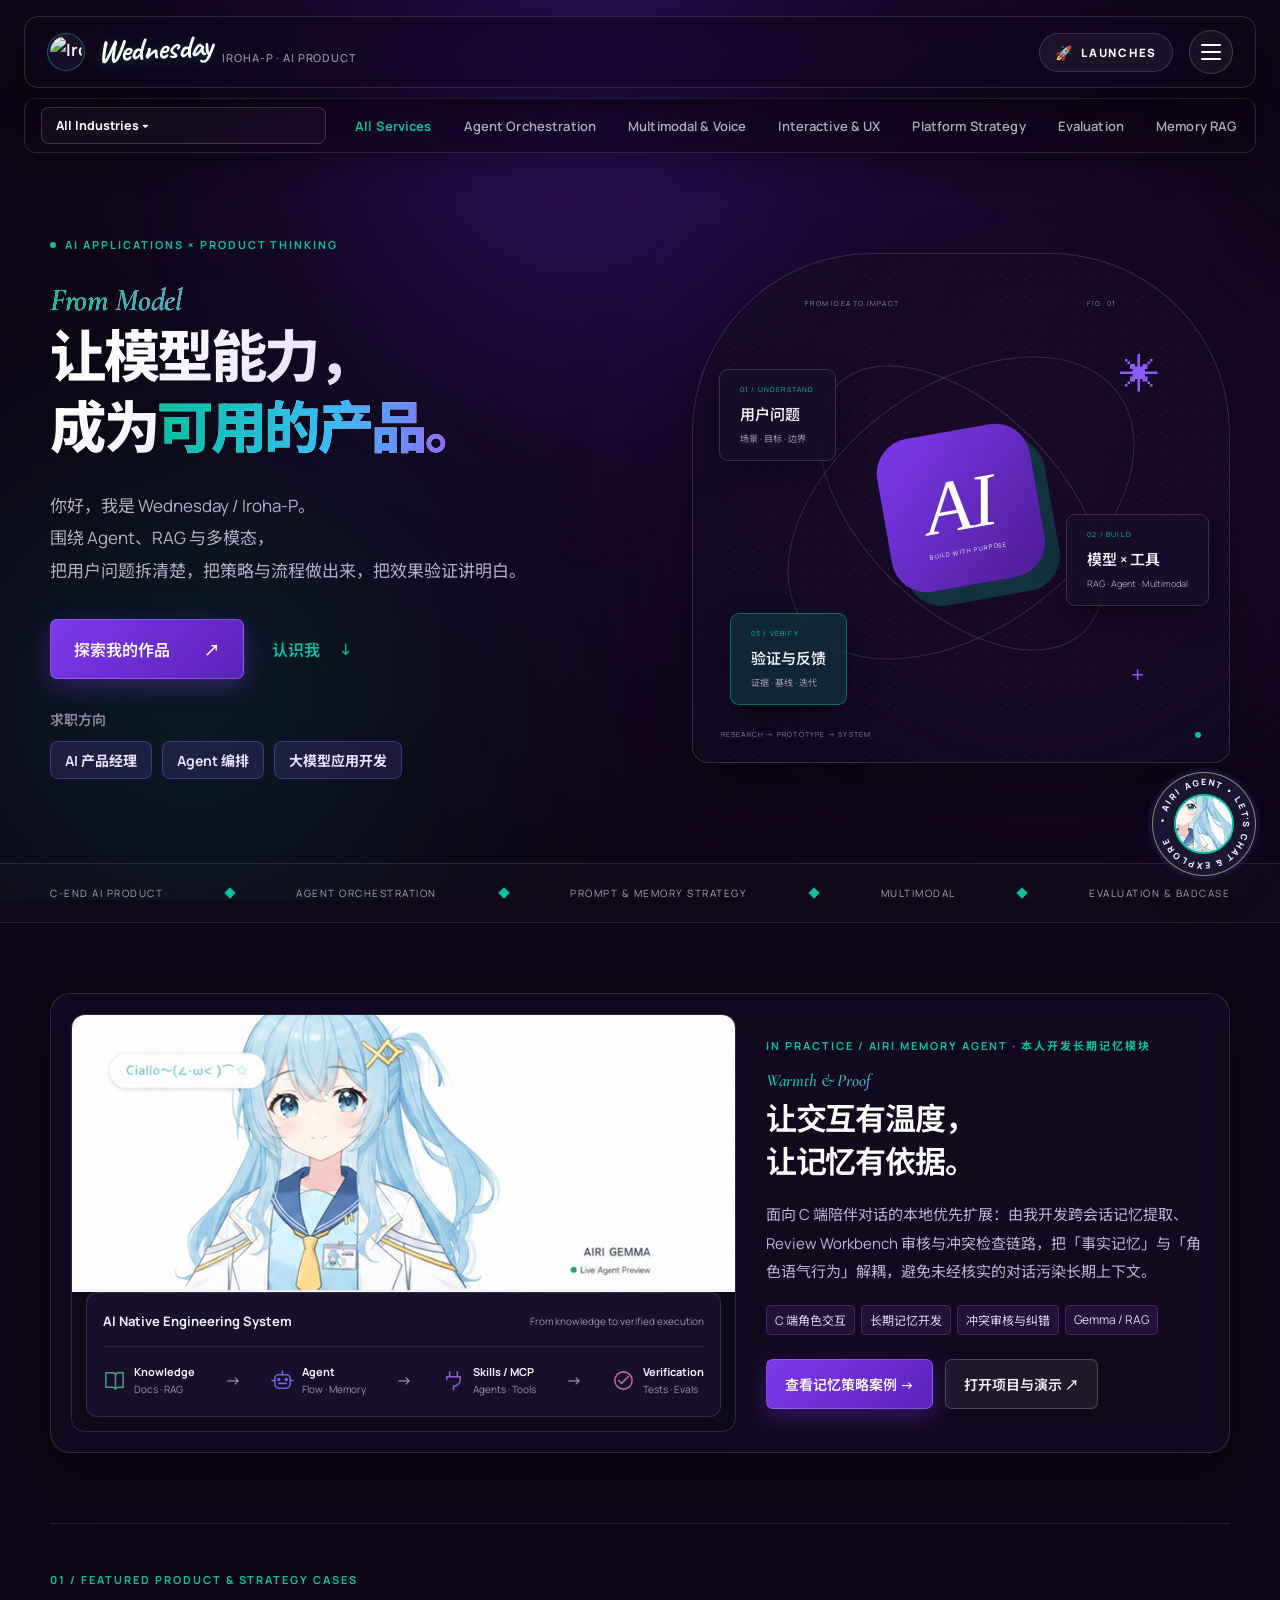
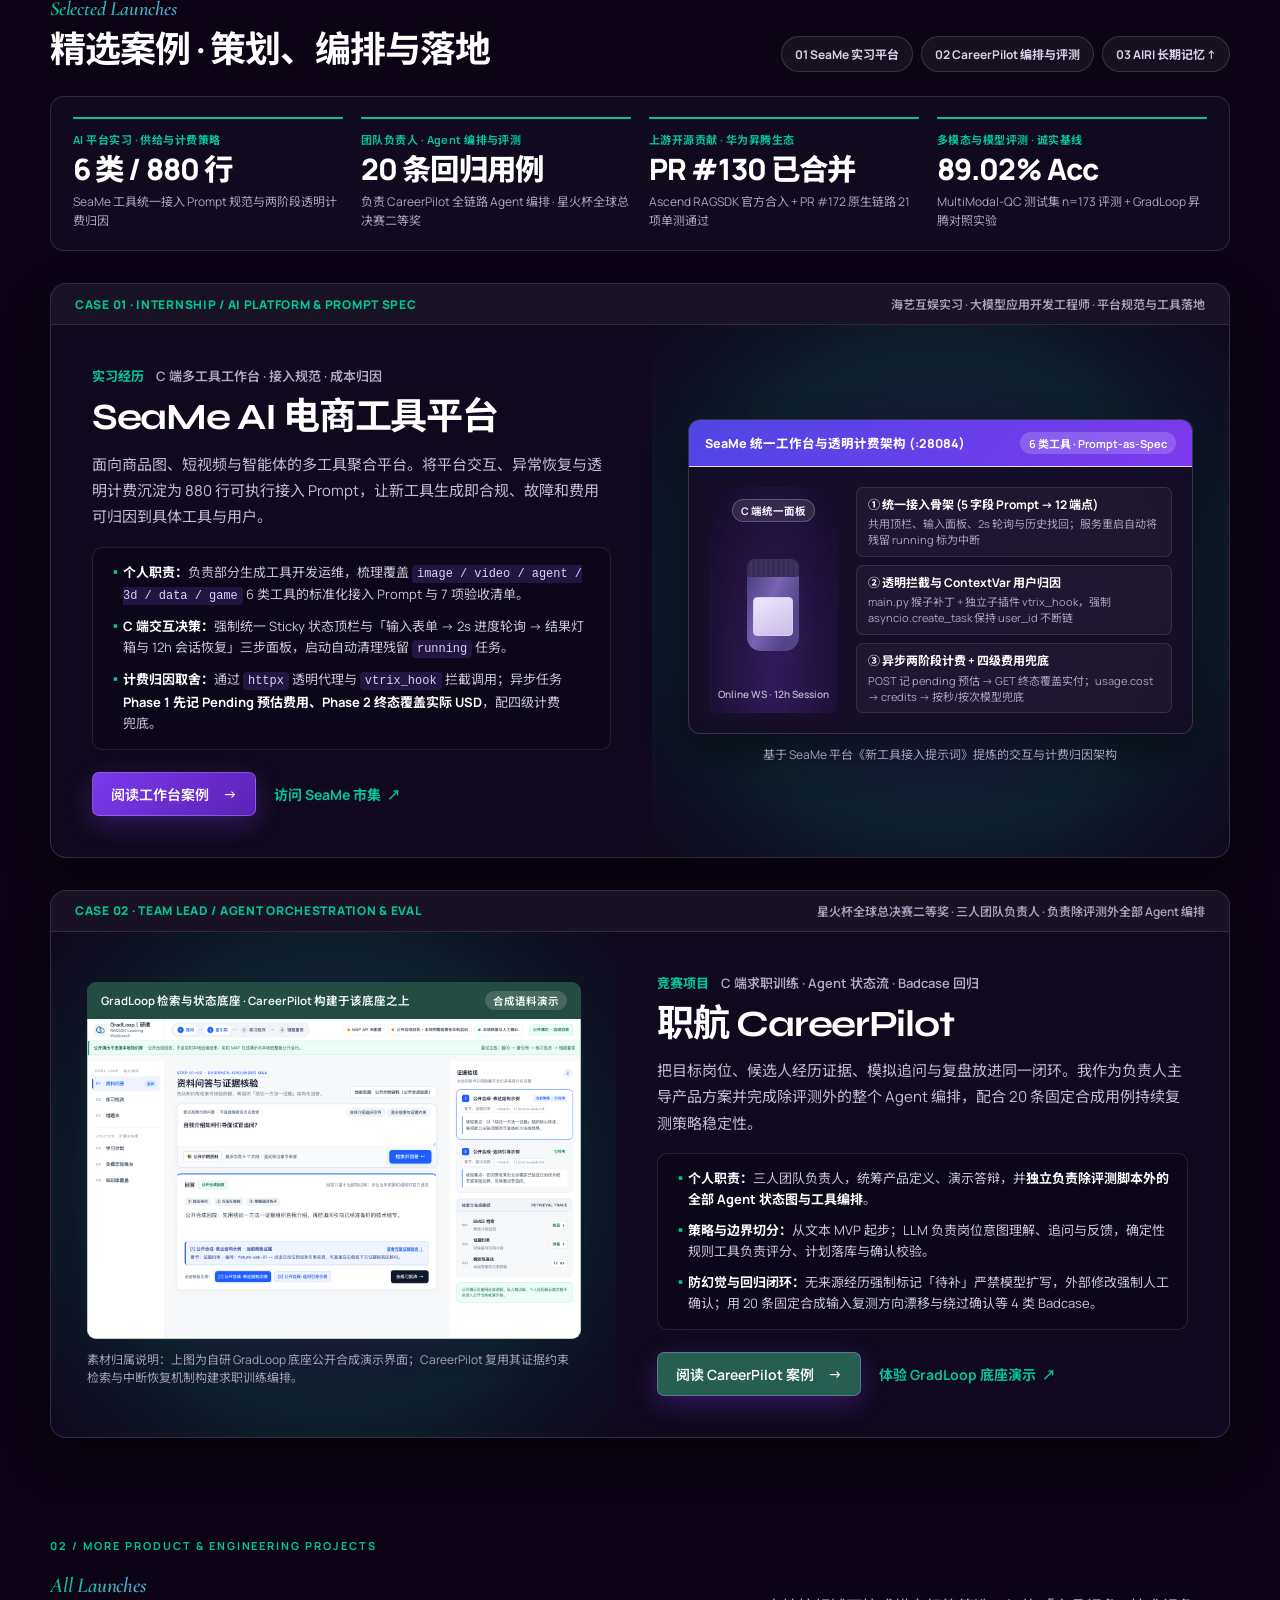
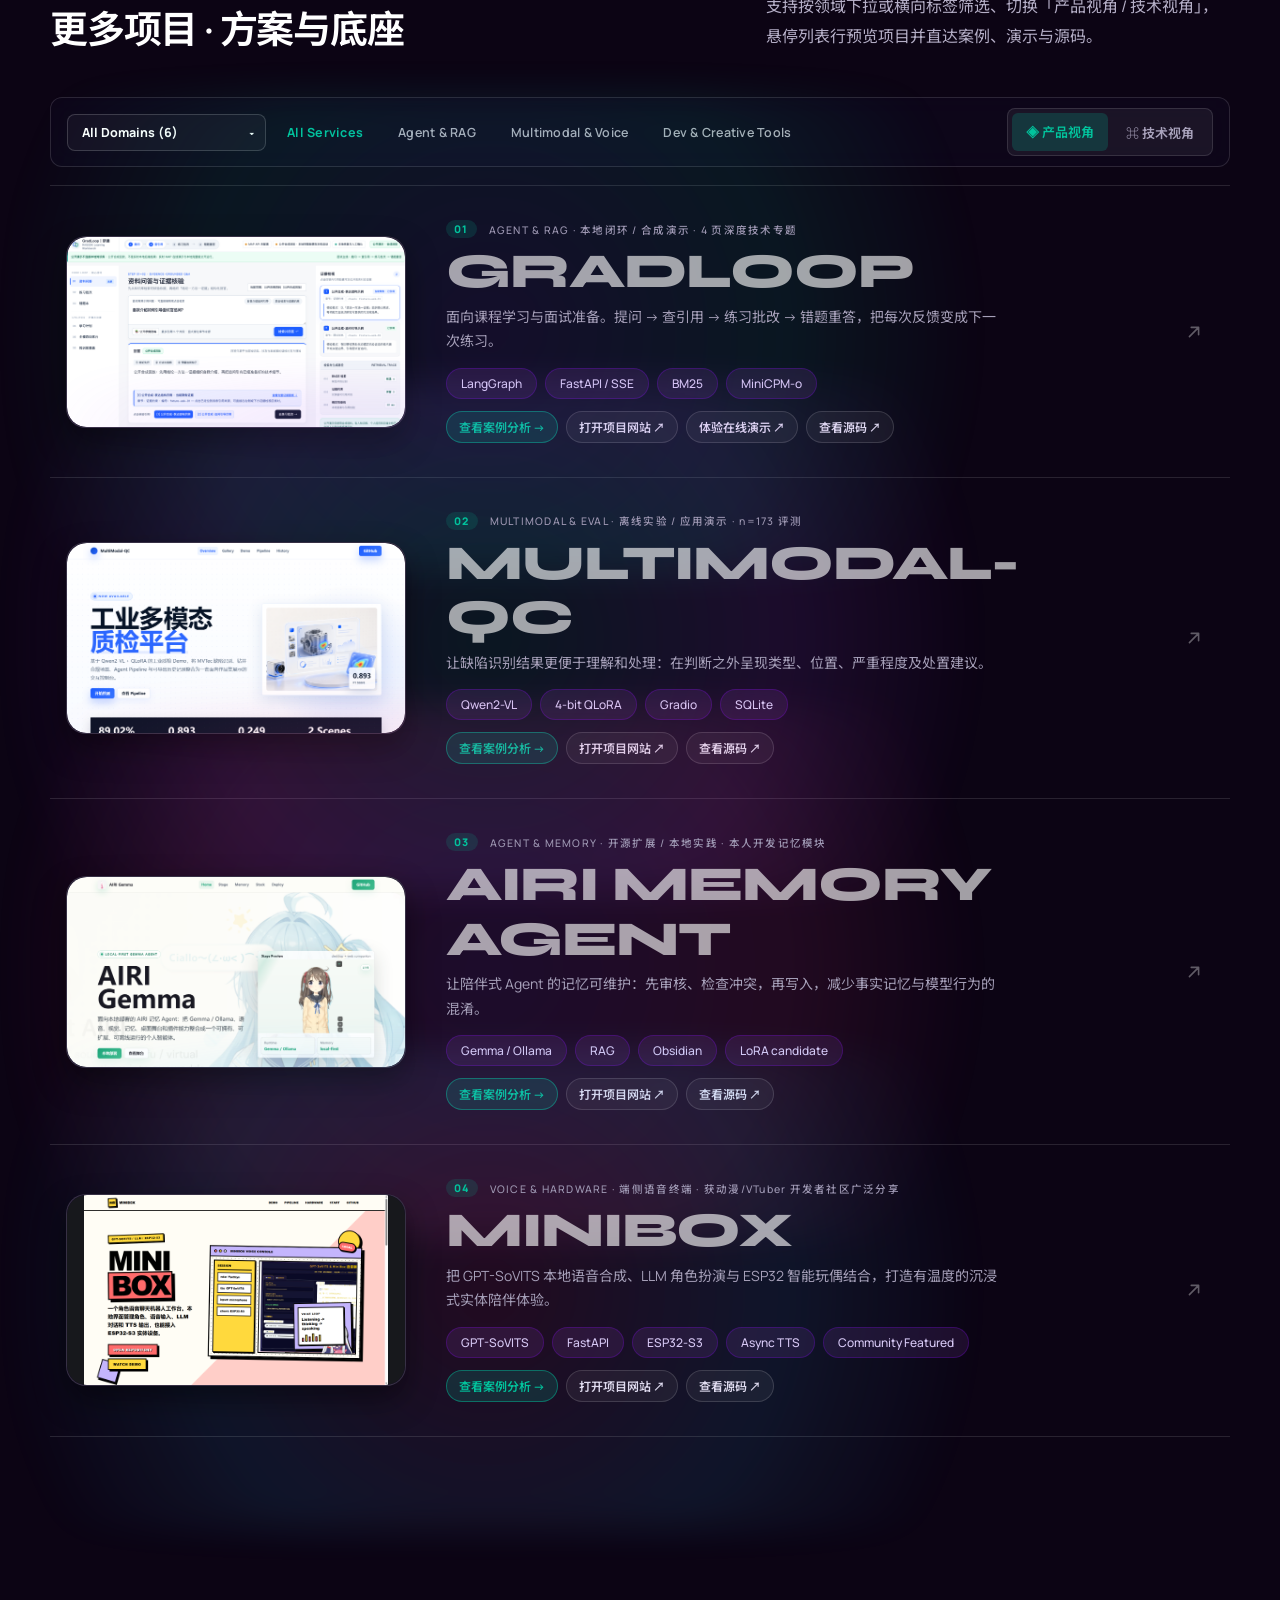
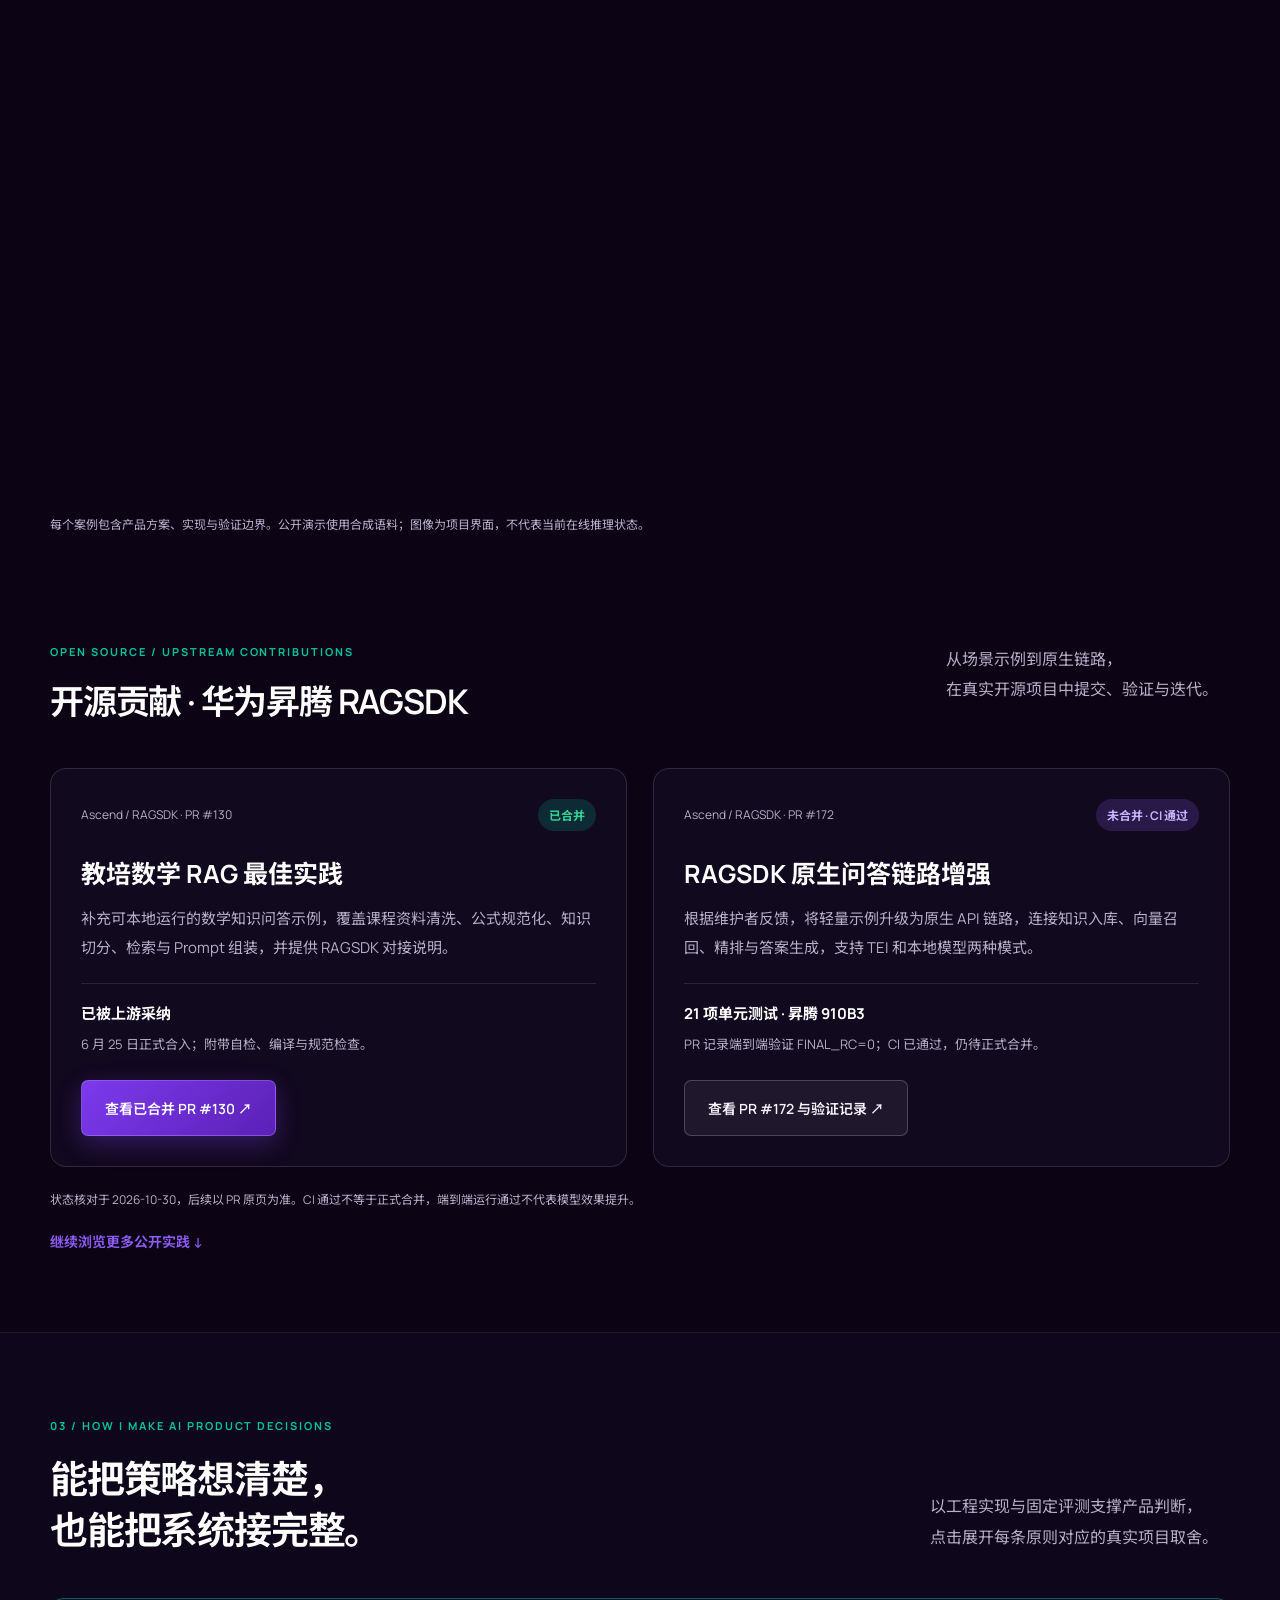
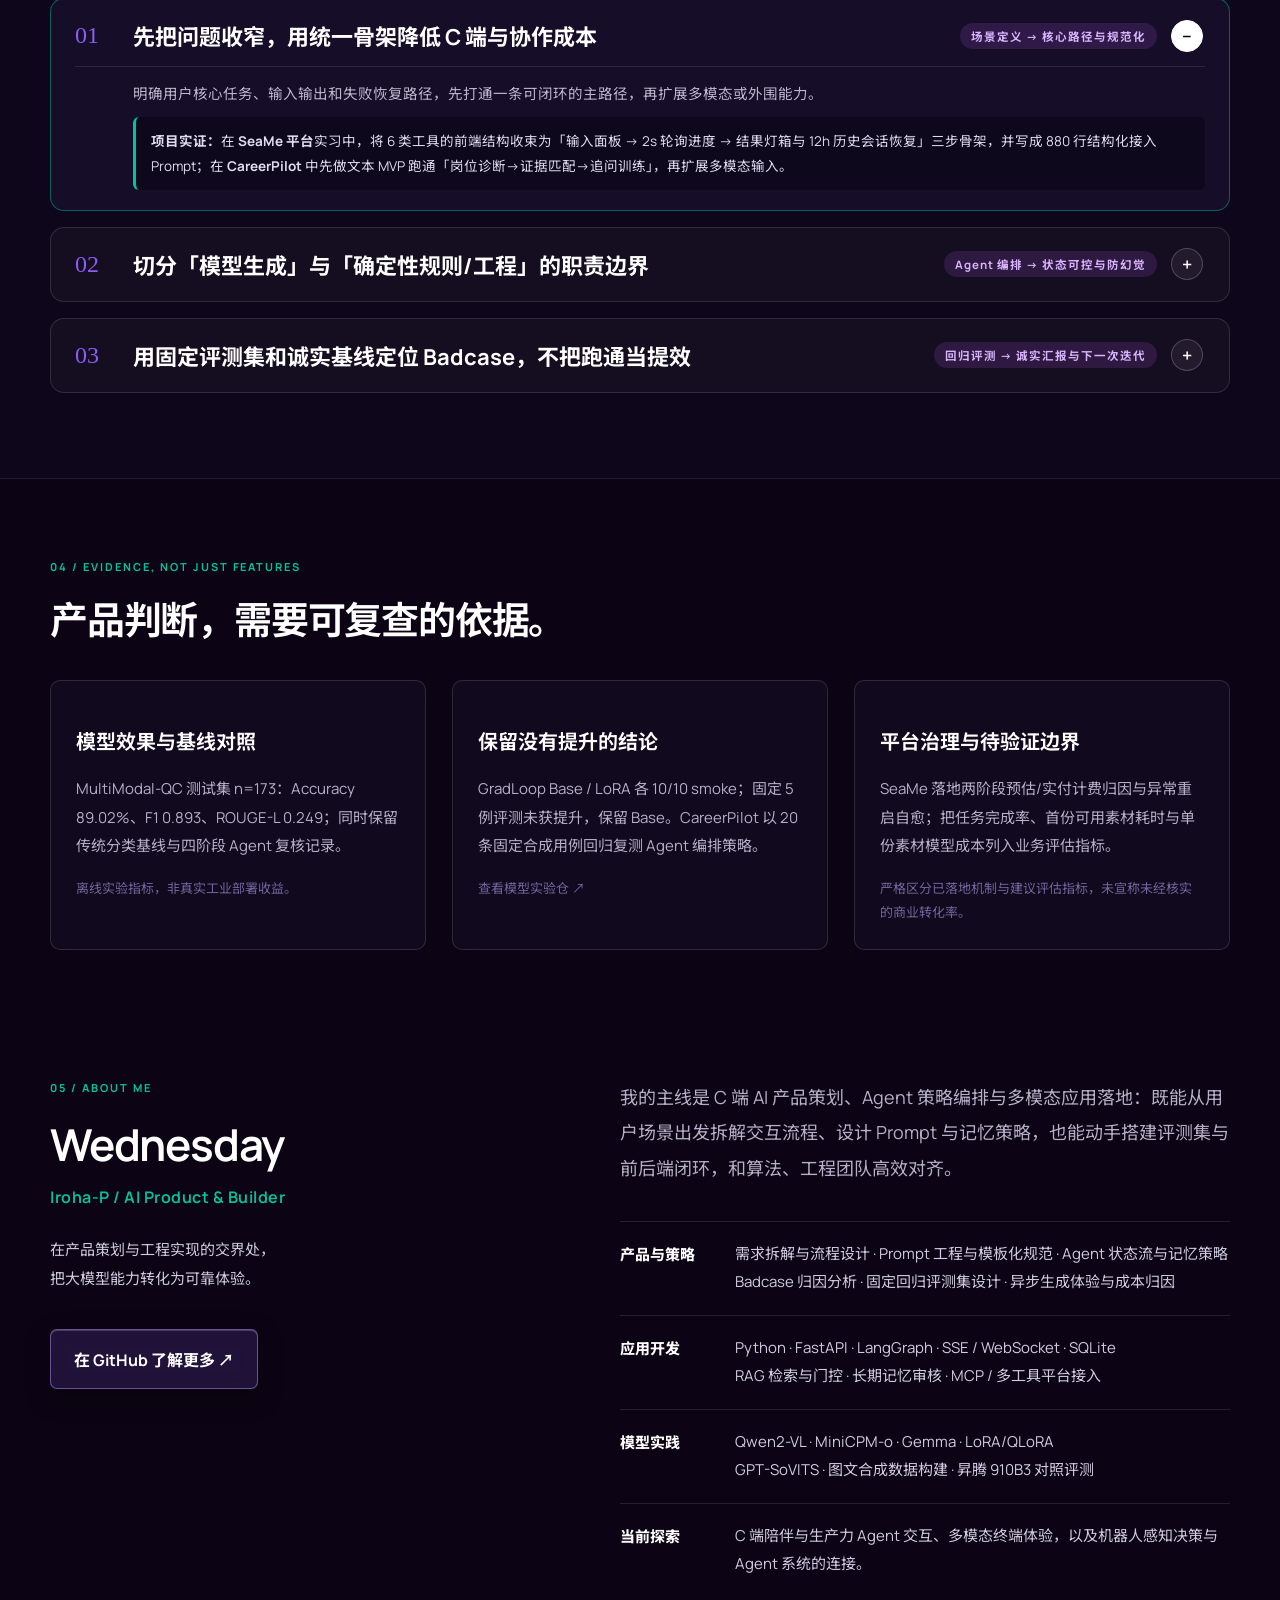
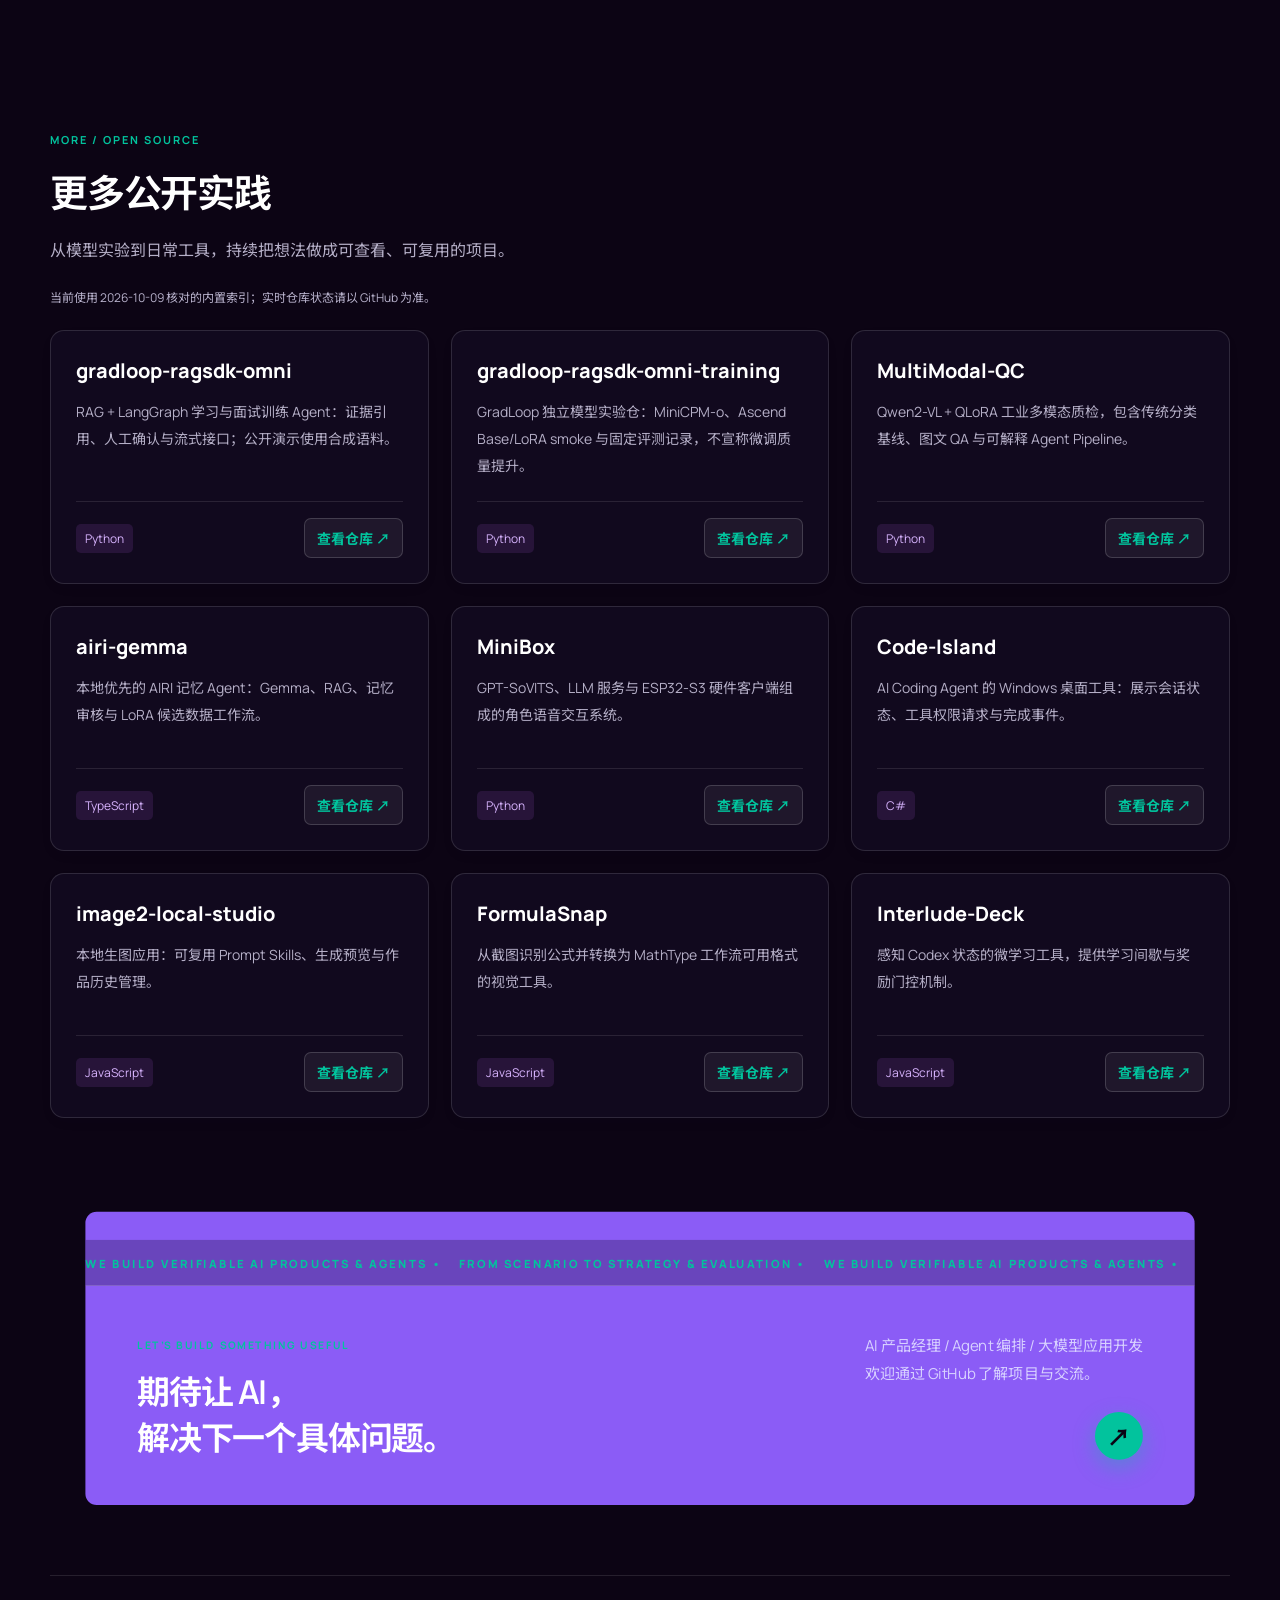
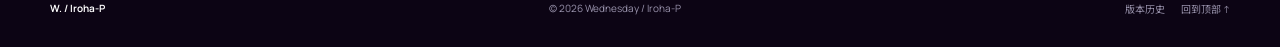
==== commit e831d725: "Carry menu cache fix into the next portfolio release" ====
--- a/index.html
+++ b/index.html
@@ -1,12 +1,34 @@
 <!DOCTYPE html><html lang="zh-CN"><head><meta charset="UTF-8"><meta name="viewport" content="width=device-width,initial-scale=1"><meta name="theme-color" content="#f5f3ec"><title>Wednesday / Iroha-P | AI 产品 · 大模型应用 · Agent · 多模态</title><meta name="description" content="Wednesday / Iroha-P 的 AI 产品经理与大模型应用作品集。展示 AIRI 长期记忆交互、SeaMe AI 电商工具平台实习规范与职航 CareerPilot Agent 编排及回归评测。"><link rel="icon" href="https://avatars.githubusercontent.com/u/247766815?v=4"><link rel="stylesheet" href="styles.css">
-<link rel="stylesheet" href="casebook.css?v=5865a1415773"><link rel="preconnect" href="https://fonts.googleapis.com"><link rel="preconnect" href="https://fonts.gstatic.com" crossorigin><link href="https://fonts.googleapis.com/css2?family=Caveat:wght@700&family=Manrope:wght@400;500;600;700;800&family=Noto+Sans+SC:wght@400;500;600;700;800&display=swap" rel="stylesheet"><style>.few-menu-overlay:not(.is-open){position:fixed;visibility:hidden}</style></head><body>
+<link rel="stylesheet" href="casebook.css?v=e4a9c9b95c51"><link rel="preconnect" href="https://fonts.googleapis.com"><link rel="preconnect" href="https://fonts.gstatic.com" crossorigin><link href="https://fonts.googleapis.com/css2?family=Caveat:wght@700&family=Cormorant+Garamond:ital,wght@0,600;1,600;1,700&family=Manrope:wght@400;500;600;700;800&family=Noto+Sans+SC:wght@400;500;600;700;800&family=Syne:wght@700;800&display=swap" rel="stylesheet"><style>.few-menu-overlay:not(.is-open){position:fixed;visibility:hidden}</style></head><body>
 <a class="skip" href="#featured">跳到精选案例</a>
+<div class="few-page-curtain" aria-hidden="true"><span class="curtain-logo">Wednesday</span></div>
 <div class="few-ambient-canvas" aria-hidden="true">
   <span class="ambient-blob blob-purple"></span>
   <span class="ambient-blob blob-mint"></span>
   <span class="ambient-blob blob-magenta"></span>
 </div>
-<header class="few-glass-header"><a class="brand" href="#"><img class="brand-avatar" src="https://avatars.githubusercontent.com/u/247766815?v=4" alt="Iroha-P 头像" width="44" height="44"><span class="brand-text"><em class="brand-signature" aria-hidden="true">Wednesday</em><span class="brand-name">Iroha-P · AI Product</span></span></a><nav class="legacy-inline-nav" aria-label="主导航"><a href="#featured">Casebook<small>项目案例</small></a><a href="#approach">Principles<small>工作方式</small></a><a href="#about">Capabilities<small>能力与背景</small></a><a href="#contributions">Open Source<small>开源贡献</small></a></nav><div class="few-header-actions"><a class="few-launches-quick" href="#featured"><span class="rocket-icon" aria-hidden="true">🚀</span> LAUNCHES</a><button type="button" class="few-menu-toggle" aria-expanded="false" aria-controls="few-fullscreen-menu" aria-label="打开全屏主菜单"><span class="menu-bar"></span><span class="menu-bar"></span><span class="menu-bar"></span></button></div></header>
+<header class="few-glass-header"><a class="brand" href="#"><img class="brand-avatar" src="https://avatars.githubusercontent.com/u/247766815?v=4" alt="Iroha-P 头像" width="44" height="44"><span class="brand-text"><em class="brand-signature" aria-hidden="true">Wednesday</em><span class="brand-name">Iroha-P · AI Product</span></span></a><nav class="legacy-inline-nav" aria-label="主导航"><a href="#featured">Casebook<small>项目案例</small></a><a href="#approach">Principles<small>工作方式</small></a><a href="#about">Capabilities<small>能力与背景</small></a><a href="#contributions">Open Source<small>开源贡献</small></a></nav><div class="few-header-actions"><a class="few-launches-quick" href="#work"><span class="rocket-icon" aria-hidden="true">🚀</span> LAUNCHES</a><button type="button" class="few-menu-toggle" aria-expanded="false" aria-controls="few-fullscreen-menu" aria-label="打开全屏主菜单"><span class="menu-bar"></span><span class="menu-bar"></span><span class="menu-bar"></span></button></div></header>
+<div class="few-subnav-bar wrap" role="navigation" aria-label="悬浮筛选与项目快捷导航">
+  <div class="few-industry-select-wrap">
+    <select id="few-global-select" class="few-industry-select" aria-label="跳转或筛选项目领域">
+      <option value="all">All Industries ▾</option>
+      <option value="featured">Featured Cases (SeaMe / CareerPilot)</option>
+      <option value="agent">Agent &amp; RAG Systems</option>
+      <option value="multimodal">Multimodal &amp; Voice Hardware</option>
+      <option value="tooling">Developer &amp; Creative Tools</option>
+    </select>
+  </div>
+  <div class="few-subnav-links">
+    <button type="button" class="subnav-tab is-active" data-subfilter="all">All Services</button>
+    <button type="button" class="subnav-tab" data-subfilter="agent">Agent Orchestration</button>
+    <button type="button" class="subnav-tab" data-subfilter="multimodal">Multimodal &amp; Voice</button>
+    <button type="button" class="subnav-tab" data-subfilter="tooling">Interactive &amp; UX</button>
+    <a class="subnav-tab" href="cases/ecommerce-ai-tools.html">Platform Strategy</a>
+    <a class="subnav-tab" href="cases/careerpilot.html">Evaluation</a>
+    <a class="subnav-tab" href="cases/airi-memory.html">Memory RAG</a>
+    <a class="subnav-tab" href="#contributions">Open Source</a>
+  </div>
+</div>
 <div id="few-fullscreen-menu" class="few-menu-overlay" aria-hidden="true" role="dialog" aria-modal="true" aria-label="站点主菜单">
   <div class="few-menu-glow glow-mint" aria-hidden="true"></div>
   <div class="few-menu-glow glow-purple" aria-hidden="true"></div>
@@ -44,16 +66,16 @@
   </div>
 </div>
 <main>
-<section class="hero wrap"><div class="hero-copy"><div class="eyebrow"><span class="dot"></span> AI APPLICATIONS × PRODUCT THINKING</div><h1>让模型能力，<br>成为<span>可用的产品。</span></h1><p class="intro">你好，我是 Wednesday / Iroha-P。<br>围绕 Agent、RAG 与多模态，<br>把用户问题拆清楚，把策略与流程做出来，把效果验证讲明白。</p><div class="hero-actions"><a class="button primary" href="#featured">探索我的作品 <span>↗</span></a><a class="text-link" href="#about">认识我 <span>↓</span></a></div><div class="roleline"><span>求职方向</span><strong>AI 产品经理</strong><strong>Agent 编排</strong><strong>大模型应用开发</strong></div></div>
+<section class="hero wrap"><div class="hero-copy"><div class="eyebrow"><span class="dot"></span> AI APPLICATIONS × PRODUCT THINKING</div><h1><em class="art-serif">From Model</em> 让模型能力，<br>成为<span>可用的产品。</span></h1><p class="intro">你好，我是 Wednesday / Iroha-P。<br>围绕 Agent、RAG 与多模态，<br>把用户问题拆清楚，把策略与流程做出来，把效果验证讲明白。</p><div class="hero-actions"><a class="button primary" href="#featured">探索我的作品 <span>↗</span></a><a class="text-link" href="#about">认识我 <span>↓</span></a></div><div class="roleline"><span>求职方向</span><strong>AI 产品经理</strong><strong>Agent 编排</strong><strong>大模型应用开发</strong></div></div>
 <div class="hero-art" aria-label="从用户问题、知识和模型，到可验证应用的概念图"><div class="art-top"><span>FROM IDEA TO IMPACT</span><span>FIG. 01</span></div><div class="orbit orbit-a"></div><div class="orbit orbit-b"></div><div class="art-label label-a"><span>01 / UNDERSTAND</span><b>用户问题</b><small>场景 · 目标 · 边界</small></div><div class="core"><span>AI</span><small>BUILD WITH PURPOSE</small></div><div class="art-label label-b"><span>02 / BUILD</span><b>模型 × 工具</b><small>RAG · Agent · Multimodal</small></div><div class="art-label label-c"><span>03 / VERIFY</span><b>验证与反馈</b><small>证据 · 基线 · 迭代</small></div><span class="spark spark-a">✳</span><span class="spark spark-b">+</span><div class="art-bottom"><span>RESEARCH → PROTOTYPE → SYSTEM</span><span class="tiny-dot"></span></div></div></section>
 <div class="ticker"><div class="wrap"><span>C-END AI PRODUCT</span><b>✳</b><span>AGENT ORCHESTRATION</span><b>✳</b><span>PROMPT &amp; MEMORY STRATEGY</span><b>✳</b><span>MULTIMODAL</span><b>✳</b><span>EVALUATION &amp; BADCASE</span></div></div>
-<section class="wrap airi-feature" id="airi" aria-labelledby="airi-feature-title"><div class="airi-feature-image"><img src="assets/hero-airi-character-original.png" alt="AIRI 蓝发角色形象" width="1000" height="650" loading="lazy"><div class="airi-system-panel" aria-label="AI Native Engineering System：知识、智能体、工具与验证"><div class="airi-system-heading"><strong>AI Native Engineering System</strong><small>From knowledge to verified execution</small></div><div class="airi-system-flow"><div class="airi-system-node node-0"><svg viewBox="0 0 24 24" fill="none" stroke="currentColor" stroke-width="1.6" stroke-linecap="round" stroke-linejoin="round" aria-hidden="true"><path d="M3 4h7a3 3 0 0 1 3 3v14a4 4 0 0 0-4-2H3zM13 7a3 3 0 0 1 3-3h5v15h-4a4 4 0 0 0-4 2"/></svg><span><strong>Knowledge</strong><small>Docs · RAG</small></span></div><span class="airi-system-arrow" aria-hidden="true">→</span><div class="airi-system-node node-1"><svg viewBox="0 0 24 24" fill="none" stroke="currentColor" stroke-width="1.6" stroke-linecap="round" stroke-linejoin="round" aria-hidden="true"><rect x="4" y="6" width="16" height="14" rx="4"/><path d="M12 2v4M1 12h3m16 0h3M8 15h8"/><circle cx="8" cy="11" r="1"/><circle cx="16" cy="11" r="1"/></svg><span><strong>Agent</strong><small>Flow · Memory</small></span></div><span class="airi-system-arrow" aria-hidden="true">→</span><div class="airi-system-node node-2"><svg viewBox="0 0 24 24" fill="none" stroke="currentColor" stroke-width="1.6" stroke-linecap="round" stroke-linejoin="round" aria-hidden="true"><path d="M8 3v5m8-5v5M5 8h14v3a7 7 0 0 1-7 7v4m-7-11V8m14 3V8"/></svg><span><strong>Skills / MCP</strong><small>Agents · Tools</small></span></div><span class="airi-system-arrow" aria-hidden="true">→</span><div class="airi-system-node node-3"><svg viewBox="0 0 24 24" fill="none" stroke="currentColor" stroke-width="1.6" stroke-linecap="round" stroke-linejoin="round" aria-hidden="true"><circle cx="12" cy="12" r="9"/><path d="m7 12 3 3 7-7"/></svg><span><strong>Verification</strong><small>Tests · Evals</small></span></div></div></div></div><div class="airi-feature-copy"><div class="eyebrow">IN PRACTICE / AIRI MEMORY AGENT · 本人开发长期记忆模块</div><h2 id="airi-feature-title">让交互有温度，<br>让记忆有依据。</h2><p>面向 C 端陪伴对话的本地优先扩展：由我开发跨会话记忆提取、Review Workbench 审核与冲突检查链路，把「事实记忆」与「角色语气行为」解耦，避免未经核实的对话污染长期上下文。</p><div class="tags"><span>C 端角色交互</span><span>长期记忆开发</span><span>冲突审核与纠错</span><span>Gemma / RAG</span></div><div class="airi-feature-actions"><a class="button primary" href="cases/airi-memory.html">查看记忆策略案例 →</a><a class="button airi-site" href="https://iroha-p.github.io/airi-gemma/" target="_blank" rel="noopener">打开项目与演示 ↗</a></div></div></section>
+<section class="wrap airi-feature" id="airi" aria-labelledby="airi-feature-title"><div class="airi-feature-image"><img src="assets/hero-airi-character-original.png" alt="AIRI 蓝发角色形象" width="1000" height="650" loading="lazy"><div class="airi-system-panel" aria-label="AI Native Engineering System：知识、智能体、工具与验证"><div class="airi-system-heading"><strong>AI Native Engineering System</strong><small>From knowledge to verified execution</small></div><div class="airi-system-flow"><div class="airi-system-node node-0"><svg viewBox="0 0 24 24" fill="none" stroke="currentColor" stroke-width="1.6" stroke-linecap="round" stroke-linejoin="round" aria-hidden="true"><path d="M3 4h7a3 3 0 0 1 3 3v14a4 4 0 0 0-4-2H3zM13 7a3 3 0 0 1 3-3h5v15h-4a4 4 0 0 0-4 2"/></svg><span><strong>Knowledge</strong><small>Docs · RAG</small></span></div><span class="airi-system-arrow" aria-hidden="true">→</span><div class="airi-system-node node-1"><svg viewBox="0 0 24 24" fill="none" stroke="currentColor" stroke-width="1.6" stroke-linecap="round" stroke-linejoin="round" aria-hidden="true"><rect x="4" y="6" width="16" height="14" rx="4"/><path d="M12 2v4M1 12h3m16 0h3M8 15h8"/><circle cx="8" cy="11" r="1"/><circle cx="16" cy="11" r="1"/></svg><span><strong>Agent</strong><small>Flow · Memory</small></span></div><span class="airi-system-arrow" aria-hidden="true">→</span><div class="airi-system-node node-2"><svg viewBox="0 0 24 24" fill="none" stroke="currentColor" stroke-width="1.6" stroke-linecap="round" stroke-linejoin="round" aria-hidden="true"><path d="M8 3v5m8-5v5M5 8h14v3a7 7 0 0 1-7 7v4m-7-11V8m14 3V8"/></svg><span><strong>Skills / MCP</strong><small>Agents · Tools</small></span></div><span class="airi-system-arrow" aria-hidden="true">→</span><div class="airi-system-node node-3"><svg viewBox="0 0 24 24" fill="none" stroke="currentColor" stroke-width="1.6" stroke-linecap="round" stroke-linejoin="round" aria-hidden="true"><circle cx="12" cy="12" r="9"/><path d="m7 12 3 3 7-7"/></svg><span><strong>Verification</strong><small>Tests · Evals</small></span></div></div></div></div><div class="airi-feature-copy"><div class="eyebrow">IN PRACTICE / AIRI MEMORY AGENT · 本人开发长期记忆模块</div><h2 id="airi-feature-title"><em class="art-serif">Warmth &amp; Proof</em> 让交互有温度，<br>让记忆有依据。</h2><p>面向 C 端陪伴对话的本地优先扩展：由我开发跨会话记忆提取、Review Workbench 审核与冲突检查链路，把「事实记忆」与「角色语气行为」解耦，避免未经核实的对话污染长期上下文。</p><div class="tags"><span>C 端角色交互</span><span>长期记忆开发</span><span>冲突审核与纠错</span><span>Gemma / RAG</span></div><div class="airi-feature-actions"><a class="button primary" href="cases/airi-memory.html">查看记忆策略案例 →</a><a class="button airi-site" href="https://iroha-p.github.io/airi-gemma/" target="_blank" rel="noopener">打开项目与演示 ↗</a></div></div></section>
 
 <section id="featured" class="wrap featured-work" aria-labelledby="featured-title">
   <div class="featured-heading">
     <div>
       <div class="eyebrow">01 / FEATURED PRODUCT &amp; STRATEGY CASES</div>
-      <h2 id="featured-title">精选案例 · 产品策划、Agent 策略与平台落地</h2>
+      <h2 id="featured-title"><em class="art-serif">Selected Launches</em> 精选案例 · 策划、编排与落地</h2>
     </div>
     <nav class="featured-index" aria-label="精选案例索引">
       <a href="#commerce-case">01 SeaMe 实习平台</a>
@@ -163,7 +185,7 @@
   </div>
 </section>
 
-<section class="wrap work" id="work"><div class="section-head"><div><div class="eyebrow">02 / MORE PRODUCT &amp; ENGINEERING PROJECTS</div><h2>更多项目 · 产品方案与工程底座</h2></div><p>支持按领域下拉或横向标签筛选、切换「产品视角 / 技术视角」，<br>悬停列表行预览项目并直达案例、演示与源码。</p></div><div class="work-toolbar few-filter-bar"><div class="few-filter-group" role="group" aria-label="按项目领域筛选"><div class="few-industry-select-wrap"><select id="few-domain-select" class="few-industry-select" aria-label="选择项目领域"><option value="all">All Domains (6)</option><option value="agent">Agent &amp; RAG (2)</option><option value="multimodal">Multimodal &amp; Voice (2)</option><option value="tooling">Dev &amp; Creative Tools (2)</option></select><span class="select-chevron" aria-hidden="true">▾</span></div><div class="few-service-tabs"><button type="button" class="filter-pill is-active" data-filter="all">All Services <span>6</span></button><button type="button" class="filter-pill" data-filter="agent">Agent &amp; RAG <span>2</span></button><button type="button" class="filter-pill" data-filter="multimodal">Multimodal &amp; Voice <span>2</span></button><button type="button" class="filter-pill" data-filter="tooling">Dev &amp; Creative Tools <span>2</span></button></div></div><div class="work-view-group"><div class="tabs" role="tablist" aria-label="作品阅读视角"><button id="pm-tab" role="tab" aria-selected="true" aria-controls="projects" data-role="pm">◈ 产品视角</button><button id="dev-tab" role="tab" aria-selected="false" aria-controls="projects" data-role="dev" tabindex="-1">⌘ 技术视角</button></div><span id="view-note">用户问题 / 产品方案 / 验证证据</span></div></div><div id="projects" class="projects few-launches-list" role="tabpanel" aria-labelledby="pm-tab"><article class="project-card few-launch-row" data-category="agent" data-cursor-label="VIEW WORK"><div class="row-glow" aria-hidden="true"></div><a class="project-media" style="--color:#e3e0ed;display:block" href="cases/gradloop.html" aria-label="查看 GradLoop 案例"><img src="assets/gradloop-public-qa.png" alt="GradLoop 项目界面截图" loading="lazy" width="1000" height="650"></a><div class="few-row-main"><div class="project-topline"><span class="case-number index">01</span><b>AGENT &amp; RAG · 本地闭环 / 合成演示 · 4 页深度技术专题</b></div><div class="few-row-heading"><h3>GradLoop</h3><p class="project-sub">证据约束的学习与面试训练 Agent</p></div><p class="project-copy" data-product="面向课程学习与面试准备。提问 → 查引用 → 练习批改 → 错题重答，把每次反馈变成下一次练习。" data-engineering="以可追溯检索连接问答、计划、练习与复习；保存跨请求业务状态，让执行过程可观察、可恢复。">面向课程学习与面试准备。提问 → 查引用 → 练习批改 → 错题重答，把每次反馈变成下一次练习。</p><div class="tags"><span>LangGraph</span><span>FastAPI / SSE</span><span>BM25</span><span>MiniCPM-o</span></div><div class="project-links"><a class="case-action" href="cases/gradloop.html"><span>查看案例分析 →</span><small>问题、方案与验证</small></a><a class="site-action" href="projects/gradloop/" target="_blank" rel="noopener"><span>打开项目网站 ↗</span><small>4 页架构与评测专题</small></a><a class="demo-action" href="demo/gradloop/" target="_blank" rel="noopener"><span>体验在线演示 ↗</span><small>公开合成资料演示</small></a><a class="repo" href="https://github.com/Iroha-P/gradloop-ragsdk-omni" target="_blank" rel="noopener"><span>查看源码 ↗</span><small>实现与验证记录</small></a></div></div><a class="few-row-arrow" href="cases/gradloop.html" aria-label="打开 GradLoop 案例详情"><svg viewBox="0 0 24 24" fill="none" stroke="currentColor" stroke-width="1.75" stroke-linecap="round" stroke-linejoin="round" aria-hidden="true"><path d="M7 17L17 7M9 7h8v8"/></svg></a></article><article class="project-card few-launch-row" data-category="multimodal" data-cursor-label="VIEW WORK"><div class="row-glow" aria-hidden="true"></div><a class="project-media" style="--color:#dde5e4;display:block" href="cases/multimodal-qc.html" aria-label="查看 MultiModal-QC 案例"><img src="assets/multimodal-qc.png" alt="MultiModal-QC 项目界面截图" loading="lazy" width="1000" height="650"></a><div class="few-row-main"><div class="project-topline"><span class="case-number index">02</span><b>MULTIMODAL &amp; EVAL · 离线实验 / 应用演示 · n=173 评测</b></div><div class="few-row-heading"><h3>MultiModal-QC</h3><p class="project-sub">工业多模态质检应用</p></div><p class="project-copy" data-product="让缺陷识别结果更便于理解和处理：在判断之外呈现类型、位置、严重程度及处置建议。" data-engineering="把 MVTec-AD 转为 1,725 条图文 QA，连接多模态训练、四阶段 Agent Pipeline 与推理结果记录。">让缺陷识别结果更便于理解和处理：在判断之外呈现类型、位置、严重程度及处置建议。</p><div class="tags"><span>Qwen2-VL</span><span>4-bit QLoRA</span><span>Gradio</span><span>SQLite</span></div><div class="project-links"><a class="case-action" href="cases/multimodal-qc.html"><span>查看案例分析 →</span><small>问题、方案与验证</small></a><a class="site-action" href="https://iroha-p.github.io/MultiModal-QC/" target="_blank" rel="noopener"><span>打开项目网站 ↗</span><small>完整界面与技术介绍</small></a><a class="repo" href="https://github.com/Iroha-P/MultiModal-QC" target="_blank" rel="noopener"><span>查看源码 ↗</span><small>实现与验证记录</small></a></div></div><a class="few-row-arrow" href="cases/multimodal-qc.html" aria-label="打开 MultiModal-QC 案例详情"><svg viewBox="0 0 24 24" fill="none" stroke="currentColor" stroke-width="1.75" stroke-linecap="round" stroke-linejoin="round" aria-hidden="true"><path d="M7 17L17 7M9 7h8v8"/></svg></a></article><article class="project-card few-launch-row" data-category="agent" data-cursor-label="VIEW WORK"><div class="row-glow" aria-hidden="true"></div><a class="project-media" style="--color:#e1e5d4;display:block" href="cases/airi-memory.html" aria-label="查看 AIRI Memory Agent 案例"><img src="assets/airi-gemma.png" alt="AIRI Memory Agent 项目界面截图" loading="lazy" width="1000" height="650"></a><div class="few-row-main"><div class="project-topline"><span class="case-number index">03</span><b>AGENT &amp; MEMORY · 开源扩展 / 本地实践 · 本人开发记忆模块</b></div><div class="few-row-heading"><h3>AIRI Memory Agent</h3><p class="project-sub">从多源知识到长期记忆</p></div><p class="project-copy" data-product="让陪伴式 Agent 的记忆可维护：先审核、检查冲突，再写入，减少事实记忆与模型行为的混淆。" data-engineering="连接本地反应、长期记忆与云端增强；将审核后的多源内容沉淀为记忆与训练候选数据。">让陪伴式 Agent 的记忆可维护：先审核、检查冲突，再写入，减少事实记忆与模型行为的混淆。</p><div class="tags"><span>Gemma / Ollama</span><span>RAG</span><span>Obsidian</span><span>LoRA candidate</span></div><div class="project-links"><a class="case-action" href="cases/airi-memory.html"><span>查看案例分析 →</span><small>问题、方案与验证</small></a><a class="site-action" href="https://iroha-p.github.io/airi-gemma/" target="_blank" rel="noopener"><span>打开项目网站 ↗</span><small>完整界面与技术介绍</small></a><a class="repo" href="https://github.com/Iroha-P/airi-gemma" target="_blank" rel="noopener"><span>查看源码 ↗</span><small>实现与验证记录</small></a></div></div><a class="few-row-arrow" href="cases/airi-memory.html" aria-label="打开 AIRI Memory Agent 案例详情"><svg viewBox="0 0 24 24" fill="none" stroke="currentColor" stroke-width="1.75" stroke-linecap="round" stroke-linejoin="round" aria-hidden="true"><path d="M7 17L17 7M9 7h8v8"/></svg></a></article><article class="project-card few-launch-row" data-category="multimodal" data-cursor-label="VIEW WORK"><div class="row-glow" aria-hidden="true"></div><a class="project-media media-contain" style="--color:#e9dfd7;display:block" href="cases/minibox.html" aria-label="查看 MiniBox 案例"><img src="assets/minibox.png" alt="MiniBox 项目界面截图" loading="lazy" width="1000" height="650"></a><div class="few-row-main"><div class="project-topline"><span class="case-number index">04</span><b>VOICE &amp; HARDWARE · 端侧语音终端 · 获动漫/VTuber 开发者社区广泛分享</b></div><div class="few-row-heading"><h3>MiniBox</h3><p class="project-sub">角色语音交互与硬件闭环</p></div><p class="project-copy" data-product="把 GPT-SoVITS 本地语音合成、LLM 角色扮演与 ESP32 智能玩偶结合，打造有温度的沉浸式实体陪伴体验。" data-engineering="将语音克隆封装为异步服务，打通端侧录音、PC 推理和端侧播放，连接多轮角色对话。">把 GPT-SoVITS 本地语音合成、LLM 角色扮演与 ESP32 智能玩偶结合，打造有温度的沉浸式实体陪伴体验。</p><div class="tags"><span>GPT-SoVITS</span><span>FastAPI</span><span>ESP32-S3</span><span>Async TTS</span><span>Community Featured</span></div><div class="project-links"><a class="case-action" href="cases/minibox.html"><span>查看案例分析 →</span><small>问题、方案与验证</small></a><a class="site-action" href="https://iroha-p.github.io/MiniBox/" target="_blank" rel="noopener"><span>打开项目网站 ↗</span><small>完整界面与技术介绍</small></a><a class="repo" href="https://github.com/Iroha-P/MiniBox" target="_blank" rel="noopener"><span>查看源码 ↗</span><small>实现与验证记录</small></a></div></div><a class="few-row-arrow" href="cases/minibox.html" aria-label="打开 MiniBox 案例详情"><svg viewBox="0 0 24 24" fill="none" stroke="currentColor" stroke-width="1.75" stroke-linecap="round" stroke-linejoin="round" aria-hidden="true"><path d="M7 17L17 7M9 7h8v8"/></svg></a></article><article class="project-card few-launch-row" data-category="tooling" data-cursor-label="VIEW WORK"><div class="row-glow" aria-hidden="true"></div><a class="project-media" style="--color:#dedfe7;display:block" href="cases/code-island.html" aria-label="查看 Code Island 案例"><img src="assets/code-island.png" alt="Code Island 项目界面截图" loading="lazy" width="1000" height="650"></a><div class="few-row-main"><div class="project-topline"><span class="case-number index">05</span><b>DEVELOPER UX · Windows 桌面工具 · 状态与权限感知</b></div><div class="few-row-heading"><h3>Code Island</h3><p class="project-sub">让 AI Coding 的状态可见、权限可控</p></div><p class="project-copy" data-product="减少在终端与编辑器间反复查看的负担，把思考、工具调用、权限请求和完成状态放到桌面。" data-engineering="以 Hook、Python 和 Named Pipe 解耦 Agent 事件与桌面 UI，集中展示多会话运行状态。">减少在终端与编辑器间反复查看的负担，把思考、工具调用、权限请求和完成状态放到桌面。</p><div class="tags"><span>WPF / .NET 8</span><span>Hooks</span><span>Named Pipe</span><span>Windows</span></div><div class="project-links"><a class="case-action" href="cases/code-island.html"><span>查看案例分析 →</span><small>问题、方案与验证</small></a><a class="site-action" href="https://iroha-p.github.io/Code-Island/" target="_blank" rel="noopener"><span>打开项目网站 ↗</span><small>完整界面与技术介绍</small></a><a class="repo" href="https://github.com/Iroha-P/Code-Island" target="_blank" rel="noopener"><span>查看源码 ↗</span><small>实现与验证记录</small></a></div></div><a class="few-row-arrow" href="cases/code-island.html" aria-label="打开 Code Island 案例详情"><svg viewBox="0 0 24 24" fill="none" stroke="currentColor" stroke-width="1.75" stroke-linecap="round" stroke-linejoin="round" aria-hidden="true"><path d="M7 17L17 7M9 7h8v8"/></svg></a></article><article class="project-card few-launch-row" data-category="tooling" data-cursor-label="VIEW WORK"><div class="row-glow" aria-hidden="true"></div><a class="project-media" style="--color:#e8e2ce;display:block" href="cases/image-studio.html" aria-label="查看 Image2 Local Studio 案例"><img src="assets/image2-local-studio.png" alt="Image2 Local Studio 项目界面截图" loading="lazy" width="1000" height="650"></a><div class="few-row-main"><div class="project-topline"><span class="case-number index">06</span><b>CREATIVE WORKFLOW · 本地创作工作台 · Prompt Skills 复用</b></div><div class="few-row-heading"><h3>Image2 Local Studio</h3><p class="project-sub">把生成与创作知识放进同一工作台</p></div><p class="project-copy" data-product="围绕重复创作流程组织工具：用可编辑的 Prompt Skills 复用经验，用图片墙管理生成记录。" data-engineering="整合 API 配置、尺寸选择、生成预览、4K 超分与图片墙，形成可一键启动的本地工作台。">围绕重复创作流程组织工具：用可编辑的 Prompt Skills 复用经验，用图片墙管理生成记录。</p><div class="tags"><span>Node.js</span><span>HTML</span><span>Prompt Skills</span><span>Local-first</span></div><div class="project-links"><a class="case-action" href="cases/image-studio.html"><span>查看案例分析 →</span><small>问题、方案与验证</small></a><a class="site-action" href="https://iroha-p.github.io/image2-local-studio/" target="_blank" rel="noopener"><span>打开项目网站 ↗</span><small>完整界面与技术介绍</small></a><a class="repo" href="https://github.com/Iroha-P/image2-local-studio" target="_blank" rel="noopener"><span>查看源码 ↗</span><small>实现与验证记录</small></a></div></div><a class="few-row-arrow" href="cases/image-studio.html" aria-label="打开 Image2 Local Studio 案例详情"><svg viewBox="0 0 24 24" fill="none" stroke="currentColor" stroke-width="1.75" stroke-linecap="round" stroke-linejoin="round" aria-hidden="true"><path d="M7 17L17 7M9 7h8v8"/></svg></a></article></div><p class="source-note">每个案例包含产品方案、实现与验证边界。公开演示使用合成语料；图像为项目界面，不代表当前在线推理状态。</p></section>
+<section class="wrap work" id="work"><div class="section-head"><div><div class="eyebrow">02 / MORE PRODUCT &amp; ENGINEERING PROJECTS</div><h2><em class="art-serif">All Launches</em> 更多项目 · 方案与底座</h2></div><p>支持按领域下拉或横向标签筛选、切换「产品视角 / 技术视角」，<br>悬停列表行预览项目并直达案例、演示与源码。</p></div><div class="work-toolbar few-filter-bar"><div class="few-filter-group" role="group" aria-label="按项目领域筛选"><div class="few-industry-select-wrap"><select id="few-domain-select" class="few-industry-select" aria-label="选择项目领域"><option value="all">All Domains (6)</option><option value="agent">Agent &amp; RAG (2)</option><option value="multimodal">Multimodal &amp; Voice (2)</option><option value="tooling">Dev &amp; Creative Tools (2)</option></select><span class="select-chevron" aria-hidden="true">▾</span></div><div class="few-service-tabs"><button type="button" class="filter-pill is-active" data-filter="all">All Services <span>6</span></button><button type="button" class="filter-pill" data-filter="agent">Agent &amp; RAG <span>2</span></button><button type="button" class="filter-pill" data-filter="multimodal">Multimodal &amp; Voice <span>2</span></button><button type="button" class="filter-pill" data-filter="tooling">Dev &amp; Creative Tools <span>2</span></button></div></div><div class="work-view-group"><div class="tabs" role="tablist" aria-label="作品阅读视角"><button id="pm-tab" role="tab" aria-selected="true" aria-controls="projects" data-role="pm">◈ 产品视角</button><button id="dev-tab" role="tab" aria-selected="false" aria-controls="projects" data-role="dev" tabindex="-1">⌘ 技术视角</button></div><span id="view-note">用户问题 / 产品方案 / 验证证据</span></div></div><div id="projects" class="projects few-launches-list" role="tabpanel" aria-labelledby="pm-tab"><article class="project-card few-launch-row" data-category="agent" data-cursor-label="VIEW WORK"><div class="row-glow" aria-hidden="true"></div><a class="project-media" style="--color:#e3e0ed;display:block" href="cases/gradloop.html" aria-label="查看 GradLoop 案例"><img src="assets/gradloop-public-qa.png" alt="GradLoop 项目界面截图" loading="lazy" width="1000" height="650"></a><div class="few-row-main"><div class="project-topline"><span class="case-number index">01</span><b>AGENT &amp; RAG · 本地闭环 / 合成演示 · 4 页深度技术专题</b></div><div class="few-row-heading"><h3>GradLoop</h3><p class="project-sub">证据约束的学习与面试训练 Agent</p></div><p class="project-copy" data-product="面向课程学习与面试准备。提问 → 查引用 → 练习批改 → 错题重答，把每次反馈变成下一次练习。" data-engineering="以可追溯检索连接问答、计划、练习与复习；保存跨请求业务状态，让执行过程可观察、可恢复。">面向课程学习与面试准备。提问 → 查引用 → 练习批改 → 错题重答，把每次反馈变成下一次练习。</p><div class="tags"><span>LangGraph</span><span>FastAPI / SSE</span><span>BM25</span><span>MiniCPM-o</span></div><div class="project-links"><a class="case-action" href="cases/gradloop.html"><span>查看案例分析 →</span><small>问题、方案与验证</small></a><a class="site-action" href="projects/gradloop/" target="_blank" rel="noopener"><span>打开项目网站 ↗</span><small>4 页架构与评测专题</small></a><a class="demo-action" href="demo/gradloop/" target="_blank" rel="noopener"><span>体验在线演示 ↗</span><small>公开合成资料演示</small></a><a class="repo" href="https://github.com/Iroha-P/gradloop-ragsdk-omni" target="_blank" rel="noopener"><span>查看源码 ↗</span><small>实现与验证记录</small></a></div></div><a class="few-row-arrow" href="cases/gradloop.html" aria-label="打开 GradLoop 案例详情"><svg viewBox="0 0 24 24" fill="none" stroke="currentColor" stroke-width="1.75" stroke-linecap="round" stroke-linejoin="round" aria-hidden="true"><path d="M7 17L17 7M9 7h8v8"/></svg></a></article><article class="project-card few-launch-row" data-category="multimodal" data-cursor-label="VIEW WORK"><div class="row-glow" aria-hidden="true"></div><a class="project-media" style="--color:#dde5e4;display:block" href="cases/multimodal-qc.html" aria-label="查看 MultiModal-QC 案例"><img src="assets/multimodal-qc.png" alt="MultiModal-QC 项目界面截图" loading="lazy" width="1000" height="650"></a><div class="few-row-main"><div class="project-topline"><span class="case-number index">02</span><b>MULTIMODAL &amp; EVAL · 离线实验 / 应用演示 · n=173 评测</b></div><div class="few-row-heading"><h3>MultiModal-QC</h3><p class="project-sub">工业多模态质检应用</p></div><p class="project-copy" data-product="让缺陷识别结果更便于理解和处理：在判断之外呈现类型、位置、严重程度及处置建议。" data-engineering="把 MVTec-AD 转为 1,725 条图文 QA，连接多模态训练、四阶段 Agent Pipeline 与推理结果记录。">让缺陷识别结果更便于理解和处理：在判断之外呈现类型、位置、严重程度及处置建议。</p><div class="tags"><span>Qwen2-VL</span><span>4-bit QLoRA</span><span>Gradio</span><span>SQLite</span></div><div class="project-links"><a class="case-action" href="cases/multimodal-qc.html"><span>查看案例分析 →</span><small>问题、方案与验证</small></a><a class="site-action" href="https://iroha-p.github.io/MultiModal-QC/" target="_blank" rel="noopener"><span>打开项目网站 ↗</span><small>完整界面与技术介绍</small></a><a class="repo" href="https://github.com/Iroha-P/MultiModal-QC" target="_blank" rel="noopener"><span>查看源码 ↗</span><small>实现与验证记录</small></a></div></div><a class="few-row-arrow" href="cases/multimodal-qc.html" aria-label="打开 MultiModal-QC 案例详情"><svg viewBox="0 0 24 24" fill="none" stroke="currentColor" stroke-width="1.75" stroke-linecap="round" stroke-linejoin="round" aria-hidden="true"><path d="M7 17L17 7M9 7h8v8"/></svg></a></article><article class="project-card few-launch-row" data-category="agent" data-cursor-label="VIEW WORK"><div class="row-glow" aria-hidden="true"></div><a class="project-media" style="--color:#e1e5d4;display:block" href="cases/airi-memory.html" aria-label="查看 AIRI Memory Agent 案例"><img src="assets/airi-gemma.png" alt="AIRI Memory Agent 项目界面截图" loading="lazy" width="1000" height="650"></a><div class="few-row-main"><div class="project-topline"><span class="case-number index">03</span><b>AGENT &amp; MEMORY · 开源扩展 / 本地实践 · 本人开发记忆模块</b></div><div class="few-row-heading"><h3>AIRI Memory Agent</h3><p class="project-sub">从多源知识到长期记忆</p></div><p class="project-copy" data-product="让陪伴式 Agent 的记忆可维护：先审核、检查冲突，再写入，减少事实记忆与模型行为的混淆。" data-engineering="连接本地反应、长期记忆与云端增强；将审核后的多源内容沉淀为记忆与训练候选数据。">让陪伴式 Agent 的记忆可维护：先审核、检查冲突，再写入，减少事实记忆与模型行为的混淆。</p><div class="tags"><span>Gemma / Ollama</span><span>RAG</span><span>Obsidian</span><span>LoRA candidate</span></div><div class="project-links"><a class="case-action" href="cases/airi-memory.html"><span>查看案例分析 →</span><small>问题、方案与验证</small></a><a class="site-action" href="https://iroha-p.github.io/airi-gemma/" target="_blank" rel="noopener"><span>打开项目网站 ↗</span><small>完整界面与技术介绍</small></a><a class="repo" href="https://github.com/Iroha-P/airi-gemma" target="_blank" rel="noopener"><span>查看源码 ↗</span><small>实现与验证记录</small></a></div></div><a class="few-row-arrow" href="cases/airi-memory.html" aria-label="打开 AIRI Memory Agent 案例详情"><svg viewBox="0 0 24 24" fill="none" stroke="currentColor" stroke-width="1.75" stroke-linecap="round" stroke-linejoin="round" aria-hidden="true"><path d="M7 17L17 7M9 7h8v8"/></svg></a></article><article class="project-card few-launch-row" data-category="multimodal" data-cursor-label="VIEW WORK"><div class="row-glow" aria-hidden="true"></div><a class="project-media media-contain" style="--color:#e9dfd7;display:block" href="cases/minibox.html" aria-label="查看 MiniBox 案例"><img src="assets/minibox.png" alt="MiniBox 项目界面截图" loading="lazy" width="1000" height="650"></a><div class="few-row-main"><div class="project-topline"><span class="case-number index">04</span><b>VOICE &amp; HARDWARE · 端侧语音终端 · 获动漫/VTuber 开发者社区广泛分享</b></div><div class="few-row-heading"><h3>MiniBox</h3><p class="project-sub">角色语音交互与硬件闭环</p></div><p class="project-copy" data-product="把 GPT-SoVITS 本地语音合成、LLM 角色扮演与 ESP32 智能玩偶结合，打造有温度的沉浸式实体陪伴体验。" data-engineering="将语音克隆封装为异步服务，打通端侧录音、PC 推理和端侧播放，连接多轮角色对话。">把 GPT-SoVITS 本地语音合成、LLM 角色扮演与 ESP32 智能玩偶结合，打造有温度的沉浸式实体陪伴体验。</p><div class="tags"><span>GPT-SoVITS</span><span>FastAPI</span><span>ESP32-S3</span><span>Async TTS</span><span>Community Featured</span></div><div class="project-links"><a class="case-action" href="cases/minibox.html"><span>查看案例分析 →</span><small>问题、方案与验证</small></a><a class="site-action" href="https://iroha-p.github.io/MiniBox/" target="_blank" rel="noopener"><span>打开项目网站 ↗</span><small>完整界面与技术介绍</small></a><a class="repo" href="https://github.com/Iroha-P/MiniBox" target="_blank" rel="noopener"><span>查看源码 ↗</span><small>实现与验证记录</small></a></div></div><a class="few-row-arrow" href="cases/minibox.html" aria-label="打开 MiniBox 案例详情"><svg viewBox="0 0 24 24" fill="none" stroke="currentColor" stroke-width="1.75" stroke-linecap="round" stroke-linejoin="round" aria-hidden="true"><path d="M7 17L17 7M9 7h8v8"/></svg></a></article><article class="project-card few-launch-row" data-category="tooling" data-cursor-label="VIEW WORK"><div class="row-glow" aria-hidden="true"></div><a class="project-media" style="--color:#dedfe7;display:block" href="cases/code-island.html" aria-label="查看 Code Island 案例"><img src="assets/code-island.png" alt="Code Island 项目界面截图" loading="lazy" width="1000" height="650"></a><div class="few-row-main"><div class="project-topline"><span class="case-number index">05</span><b>DEVELOPER UX · Windows 桌面工具 · 状态与权限感知</b></div><div class="few-row-heading"><h3>Code Island</h3><p class="project-sub">让 AI Coding 的状态可见、权限可控</p></div><p class="project-copy" data-product="减少在终端与编辑器间反复查看的负担，把思考、工具调用、权限请求和完成状态放到桌面。" data-engineering="以 Hook、Python 和 Named Pipe 解耦 Agent 事件与桌面 UI，集中展示多会话运行状态。">减少在终端与编辑器间反复查看的负担，把思考、工具调用、权限请求和完成状态放到桌面。</p><div class="tags"><span>WPF / .NET 8</span><span>Hooks</span><span>Named Pipe</span><span>Windows</span></div><div class="project-links"><a class="case-action" href="cases/code-island.html"><span>查看案例分析 →</span><small>问题、方案与验证</small></a><a class="site-action" href="https://iroha-p.github.io/Code-Island/" target="_blank" rel="noopener"><span>打开项目网站 ↗</span><small>完整界面与技术介绍</small></a><a class="repo" href="https://github.com/Iroha-P/Code-Island" target="_blank" rel="noopener"><span>查看源码 ↗</span><small>实现与验证记录</small></a></div></div><a class="few-row-arrow" href="cases/code-island.html" aria-label="打开 Code Island 案例详情"><svg viewBox="0 0 24 24" fill="none" stroke="currentColor" stroke-width="1.75" stroke-linecap="round" stroke-linejoin="round" aria-hidden="true"><path d="M7 17L17 7M9 7h8v8"/></svg></a></article><article class="project-card few-launch-row" data-category="tooling" data-cursor-label="VIEW WORK"><div class="row-glow" aria-hidden="true"></div><a class="project-media" style="--color:#e8e2ce;display:block" href="cases/image-studio.html" aria-label="查看 Image2 Local Studio 案例"><img src="assets/image2-local-studio.png" alt="Image2 Local Studio 项目界面截图" loading="lazy" width="1000" height="650"></a><div class="few-row-main"><div class="project-topline"><span class="case-number index">06</span><b>CREATIVE WORKFLOW · 本地创作工作台 · Prompt Skills 复用</b></div><div class="few-row-heading"><h3>Image2 Local Studio</h3><p class="project-sub">把生成与创作知识放进同一工作台</p></div><p class="project-copy" data-product="围绕重复创作流程组织工具：用可编辑的 Prompt Skills 复用经验，用图片墙管理生成记录。" data-engineering="整合 API 配置、尺寸选择、生成预览、4K 超分与图片墙，形成可一键启动的本地工作台。">围绕重复创作流程组织工具：用可编辑的 Prompt Skills 复用经验，用图片墙管理生成记录。</p><div class="tags"><span>Node.js</span><span>HTML</span><span>Prompt Skills</span><span>Local-first</span></div><div class="project-links"><a class="case-action" href="cases/image-studio.html"><span>查看案例分析 →</span><small>问题、方案与验证</small></a><a class="site-action" href="https://iroha-p.github.io/image2-local-studio/" target="_blank" rel="noopener"><span>打开项目网站 ↗</span><small>完整界面与技术介绍</small></a><a class="repo" href="https://github.com/Iroha-P/image2-local-studio" target="_blank" rel="noopener"><span>查看源码 ↗</span><small>实现与验证记录</small></a></div></div><a class="few-row-arrow" href="cases/image-studio.html" aria-label="打开 Image2 Local Studio 案例详情"><svg viewBox="0 0 24 24" fill="none" stroke="currentColor" stroke-width="1.75" stroke-linecap="round" stroke-linejoin="round" aria-hidden="true"><path d="M7 17L17 7M9 7h8v8"/></svg></a></article></div><p class="source-note">每个案例包含产品方案、实现与验证边界。公开演示使用合成语料；图像为项目界面，不代表当前在线推理状态。</p></section>
 <section class="wrap contributions" id="contributions" aria-labelledby="contribution-title"><div class="section-head"><div><div class="eyebrow">OPEN SOURCE / UPSTREAM CONTRIBUTIONS</div><h2 id="contribution-title">开源贡献 · 华为昇腾 RAGSDK</h2></div><p>从场景示例到原生链路，<br>在真实开源项目中提交、验证与迭代。</p></div><div class="contribution-grid"><article class="contribution-card"><div class="contribution-top"><span>Ascend / RAGSDK · PR #130</span><b class="pr-status merged">已合并</b></div><h3>教培数学 RAG 最佳实践</h3><p>补充可本地运行的数学知识问答示例，覆盖课程资料清洗、公式规范化、知识切分、检索与 Prompt 组装，并提供 RAGSDK 对接说明。</p><div class="contribution-evidence"><strong>已被上游采纳</strong><span>6 月 25 日正式合入；附带自检、编译与规范检查。</span></div><a class="button primary" href="https://gitcode.com/Ascend/RAGSDK/pull/130" target="_blank" rel="noopener">查看已合并 PR #130 ↗</a></article><article class="contribution-card"><div class="contribution-top"><span>Ascend / RAGSDK · PR #172</span><b class="pr-status pending">未合并 · CI 通过</b></div><h3>RAGSDK 原生问答链路增强</h3><p>根据维护者反馈，将轻量示例升级为原生 API 链路，连接知识入库、向量召回、精排与答案生成，支持 TEI 和本地模型两种模式。</p><div class="contribution-evidence"><strong>21 项单元测试 · 昇腾 910B3</strong><span>PR 记录端到端验证 FINAL_RC=0；CI 已通过，仍待正式合并。</span></div><a class="button airi-site" href="https://gitcode.com/Ascend/RAGSDK/pull/172" target="_blank" rel="noopener">查看 PR #172 与验证记录 ↗</a></article></div><p class="source-note">状态核对于 2026-10-30，后续以 PR 原页为准。CI 通过不等于正式合并，端到端运行通过不代表模型效果提升。</p><a class="contribution-more" href="#repositories">继续浏览更多公开实践 ↓</a></section>
 
 <section class="approach" id="approach"><div class="wrap"><div class="section-head"><div><div class="eyebrow">03 / HOW I MAKE AI PRODUCT DECISIONS</div><h2>能把策略想清楚，<br>也能把系统接完整。</h2></div><p>以工程实现与固定评测支撑产品判断，<br>点击展开每条原则对应的真实项目取舍。</p></div>
@@ -194,4 +216,4 @@
 <section class="wrap evidence-section" id="evidence"><div class="eyebrow">04 / EVIDENCE, NOT JUST FEATURES</div><h2>产品判断，需要可复查的依据。</h2><div class="evidence-grid"><article><h3>模型效果与基线对照</h3><p>MultiModal-QC 测试集 n=173：Accuracy 89.02%、F1 0.893、ROUGE-L 0.249；同时保留传统分类基线与四阶段 Agent 复核记录。</p><small>离线实验指标，非真实工业部署收益。</small></article><article><h3>保留没有提升的结论</h3><p>GradLoop Base / LoRA 各 10/10 smoke；固定 5 例评测未获提升，保留 Base。CareerPilot 以 20 条固定合成用例回归复测 Agent 编排策略。</p><a href="https://github.com/Iroha-P/gradloop-ragsdk-omni-training" target="_blank" rel="noopener">查看模型实验仓 ↗</a></article><article><h3>平台治理与待验证边界</h3><p>SeaMe 落地两阶段预估/实付计费归因与异常重启自愈；把任务完成率、首份可用素材耗时与单份素材模型成本列入业务评估指标。</p><small>严格区分已落地机制与建议评估指标，未宣称未经核实的商业转化率。</small></article></div></section><section class="wrap about" id="about"><div class="about-title"><div class="eyebrow">05 / ABOUT ME</div><h2>Wednesday<span>Iroha-P / AI Product &amp; Builder</span></h2><p>在产品策划与工程实现的交界处，<br>把大模型能力转化为可靠体验。</p><a class="button dark" href="https://github.com/Iroha-P" target="_blank" rel="noopener">在 GitHub 了解更多 ↗</a></div><div class="about-body"><p class="about-lead">我的主线是 C 端 AI 产品策划、Agent 策略编排与多模态应用落地：既能从用户场景出发拆解交互流程、设计 Prompt 与记忆策略，也能动手搭建评测集与前后端闭环，和算法、工程团队高效对齐。</p><div class="about-row"><h3>产品与策略</h3><p>需求拆解与流程设计 · Prompt 工程与模板化规范 · Agent 状态流与记忆策略<br>Badcase 归因分析 · 固定回归评测集设计 · 异步生成体验与成本归因</p></div><div class="about-row"><h3>应用开发</h3><p>Python · FastAPI · LangGraph · SSE / WebSocket · SQLite<br>RAG 检索与门控 · 长期记忆审核 · MCP / 多工具平台接入</p></div><div class="about-row"><h3>模型实践</h3><p>Qwen2-VL · MiniCPM-o · Gemma · LoRA/QLoRA<br>GPT-SoVITS · 图文合成数据构建 · 昇腾 910B3 对照评测</p></div><div class="about-row"><h3>当前探索</h3><p>C 端陪伴与生产力 Agent 交互、多模态终端体验，以及机器人感知决策与 Agent 系统的连接。</p></div></div></section>
 <section class="wrap repo-section" id="repositories"><div class="eyebrow">MORE / OPEN SOURCE</div><h2>更多公开实践</h2><p class="repo-intro">从模型实验到日常工具，持续把想法做成可查看、可复用的项目。</p><p id="repoStatus" class="source-note">加载公开仓库索引…</p><div id="repoList" class="repo-list"></div><noscript><a href="https://github.com/Iroha-P?tab=repositories">查看全部公开仓库 ↗</a></noscript></section><section class="wrap contact few-footer-card"><div class="few-footer-marquee" aria-hidden="true"><div class="few-marquee-track"><span>WE BUILD VERIFIABLE AI PRODUCTS &amp; AGENTS • </span><span>FROM SCENARIO TO STRATEGY &amp; EVALUATION • </span><span>WE BUILD VERIFIABLE AI PRODUCTS &amp; AGENTS • </span><span>FROM SCENARIO TO STRATEGY &amp; EVALUATION • </span></div></div><div class="few-footer-grid"><div><div class="eyebrow">LET’S BUILD SOMETHING USEFUL</div><h2>期待让 AI，<br>解决下一个具体问题。</h2></div><div><p>AI 产品经理 / Agent 编排 / 大模型应用开发<br>欢迎通过 GitHub 了解项目与交流。</p><a href="https://github.com/Iroha-P" target="_blank" rel="noopener" class="round-link" aria-label="访问我的 GitHub">↗</a></div></div></section></main><footer class="wrap"><a href="#" class="footer-brand">W. / Iroha-P</a><span id="copyright">Wednesday / Iroha-P</span><div class="footer-links"><a href="history/">版本历史</a><a href="#">回到顶部 ↑</a></div></footer>
 <a class="few-airi-float" href="#airi" aria-label="探索 AIRI 陪伴与长期记忆 Agent"><span class="airi-float-bubble" aria-hidden="true">Ciallo~(∠・ω&lt; )⌒☆</span><svg class="airi-float-ring" viewBox="0 0 108 108" aria-hidden="true"><defs><path id="airi-ring-path" d="M 54,54 m -41,0 a 41,41 0 1,1 82,0 a 41,41 0 1,1 -82,0" /></defs><text><textPath href="#airi-ring-path" startOffset="0%">• AIRI AGENT • LET'S CHAT &amp; EXPLORE </textPath></text></svg><span class="airi-float-avatar" aria-hidden="true"><img src="assets/hero-airi-character-original.png" alt="" width="72" height="72"></span></a>
-<script src="portfolio.js?v=cbe829b10195" defer></script><script src="script.js" defer></script></body></html>
+<script src="portfolio.js?v=fc9dcba2849d" defer></script><script src="script.js" defer></script></body></html>
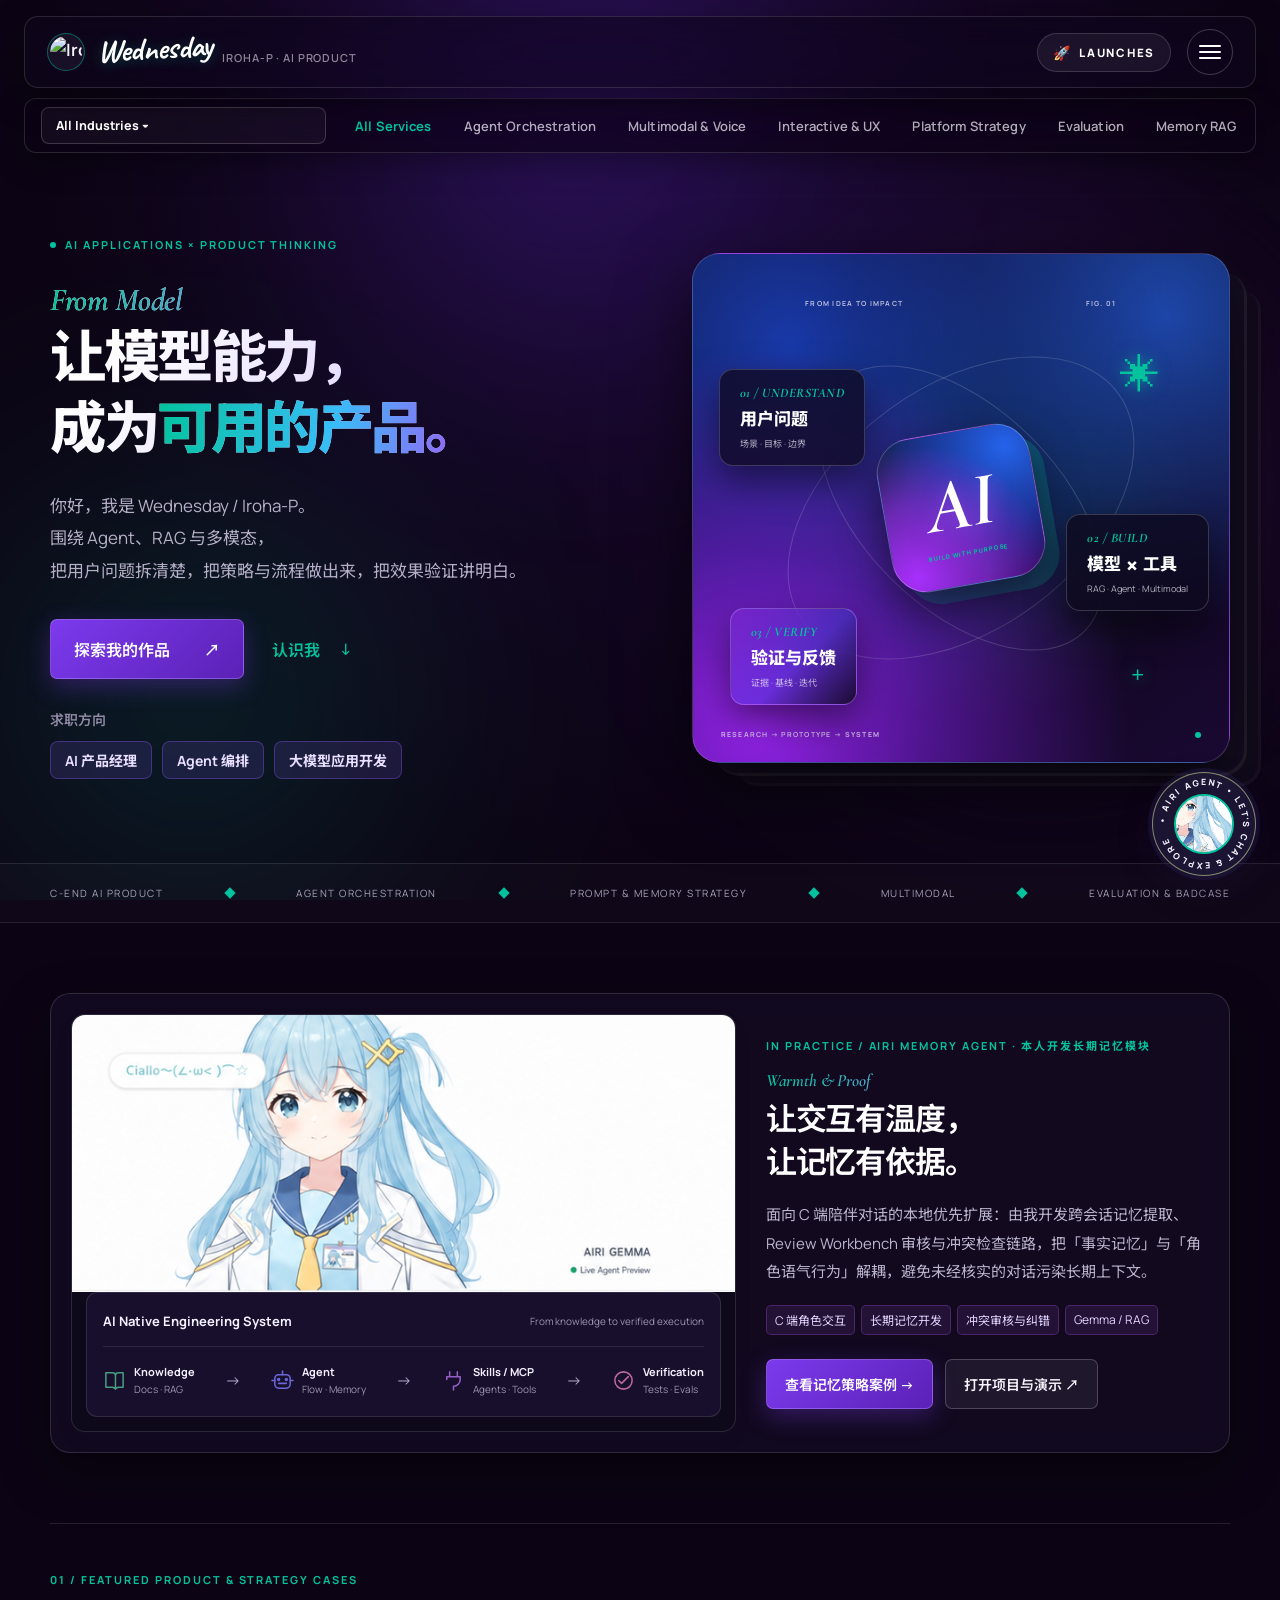
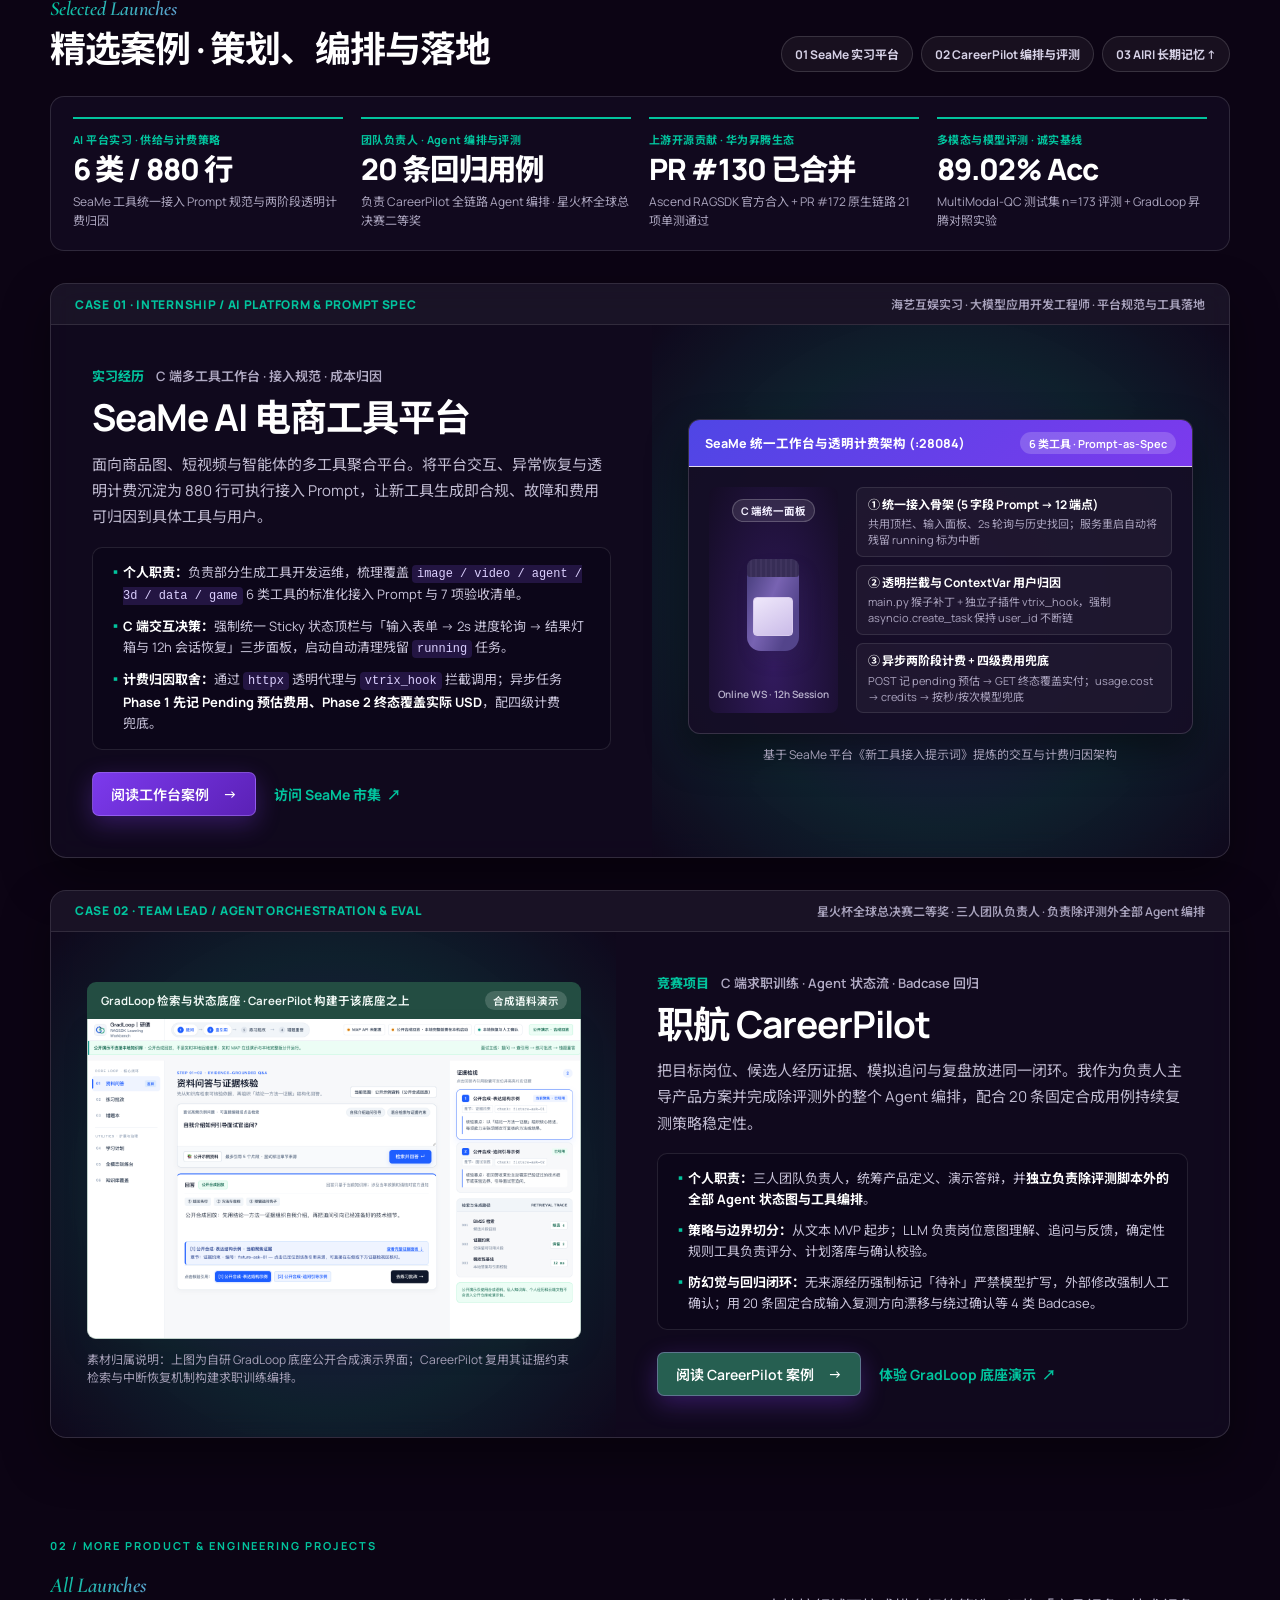
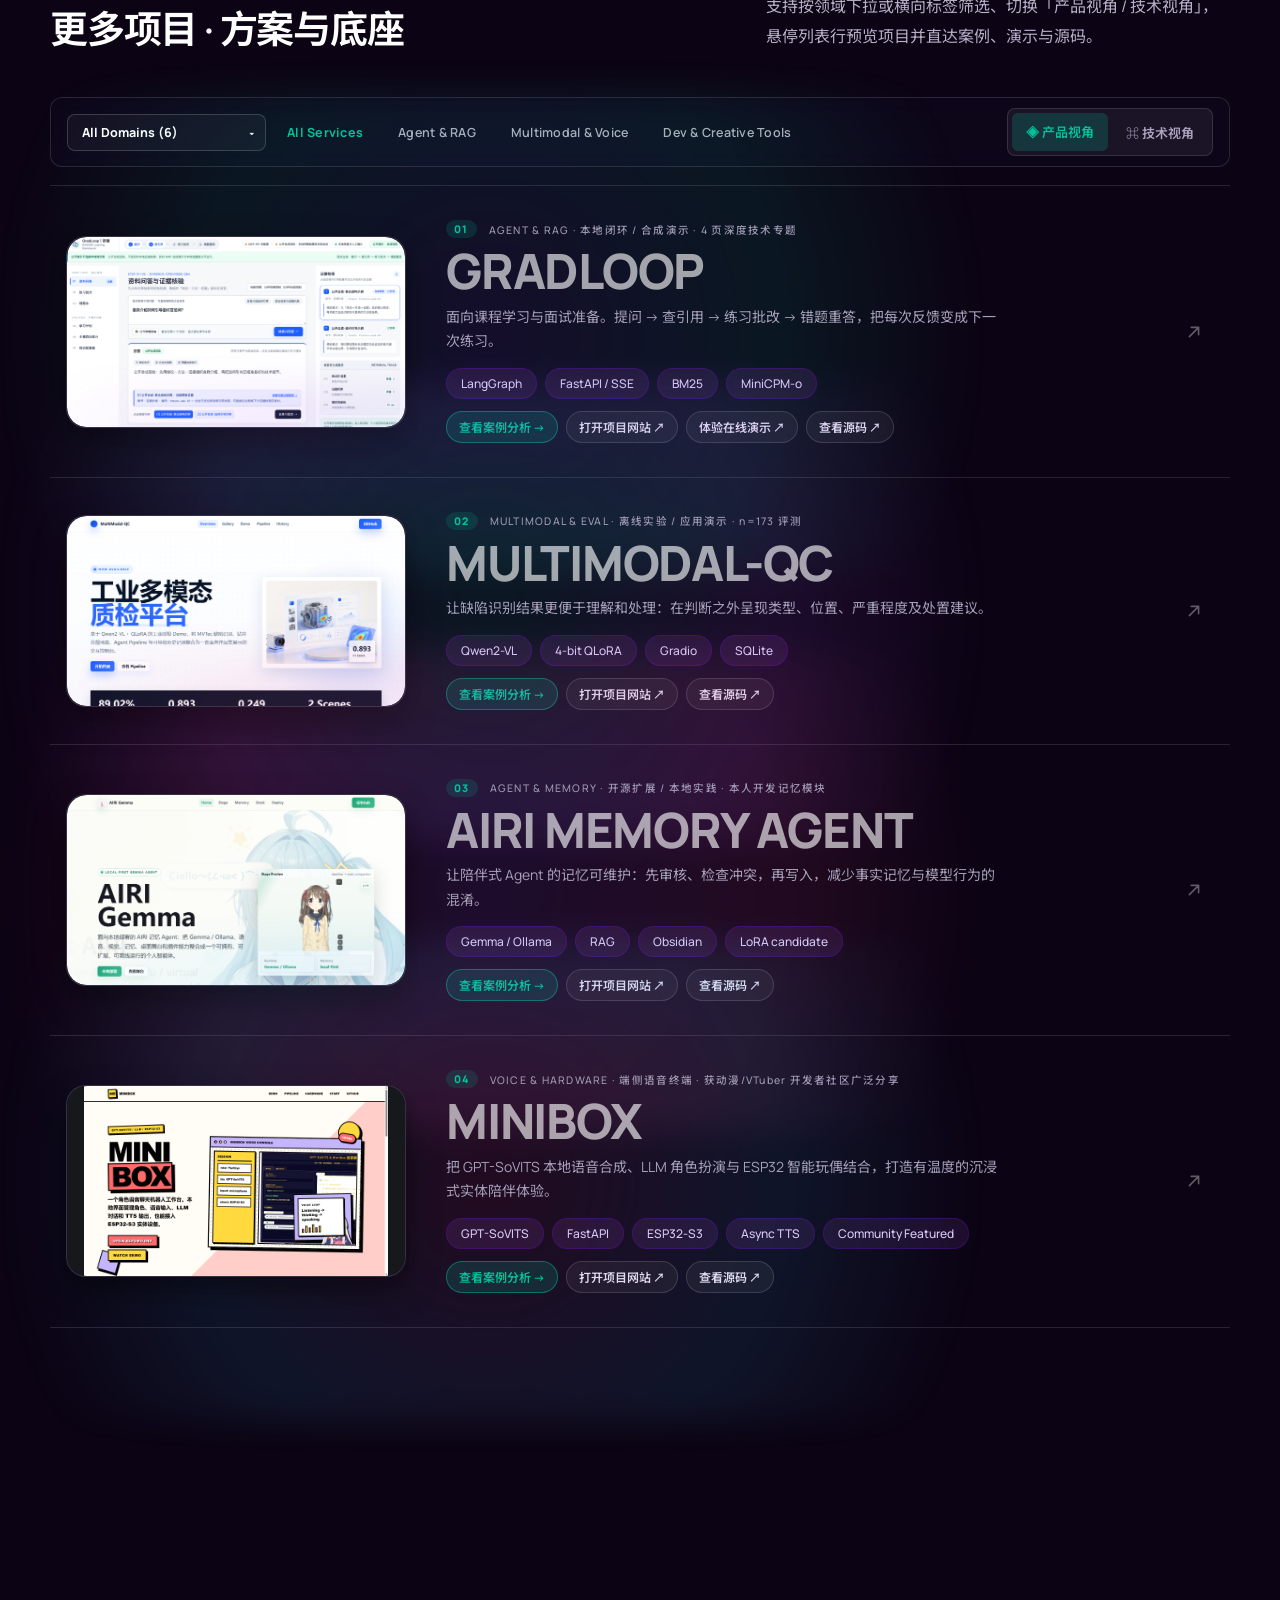
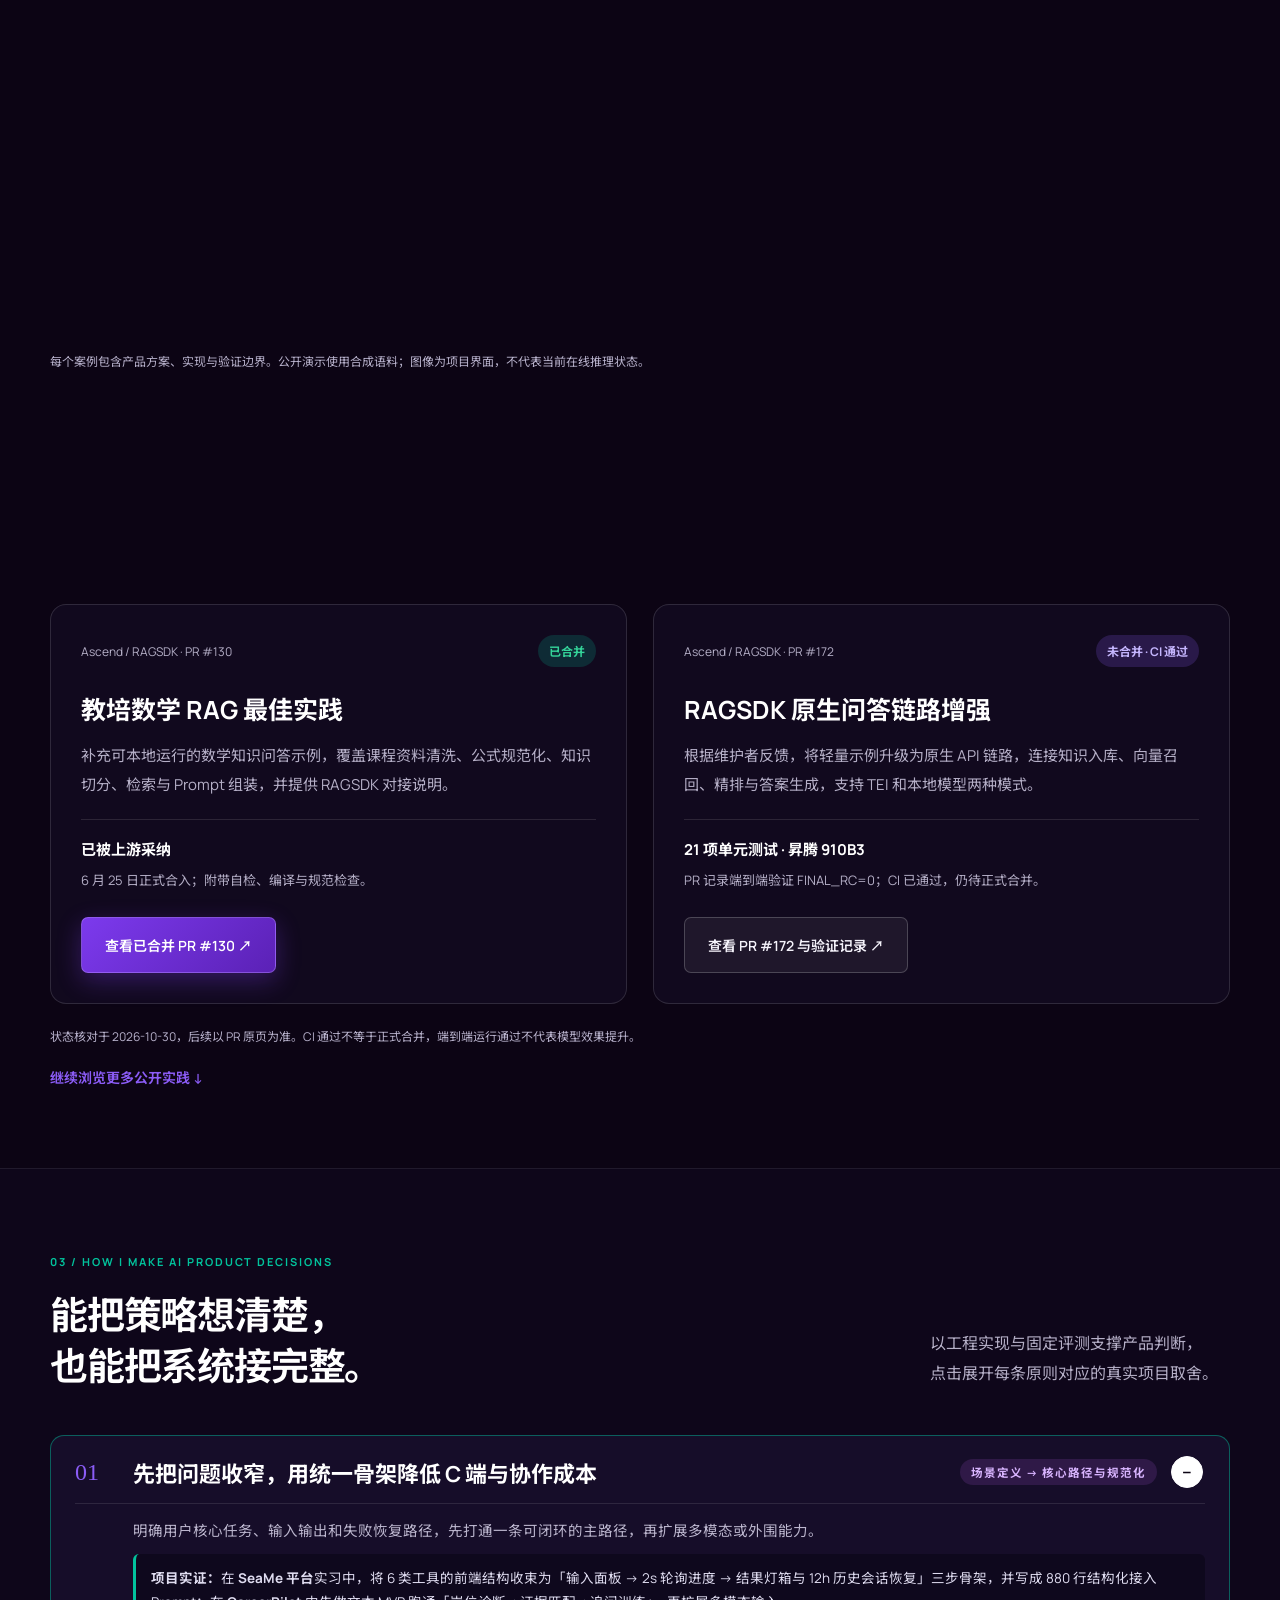
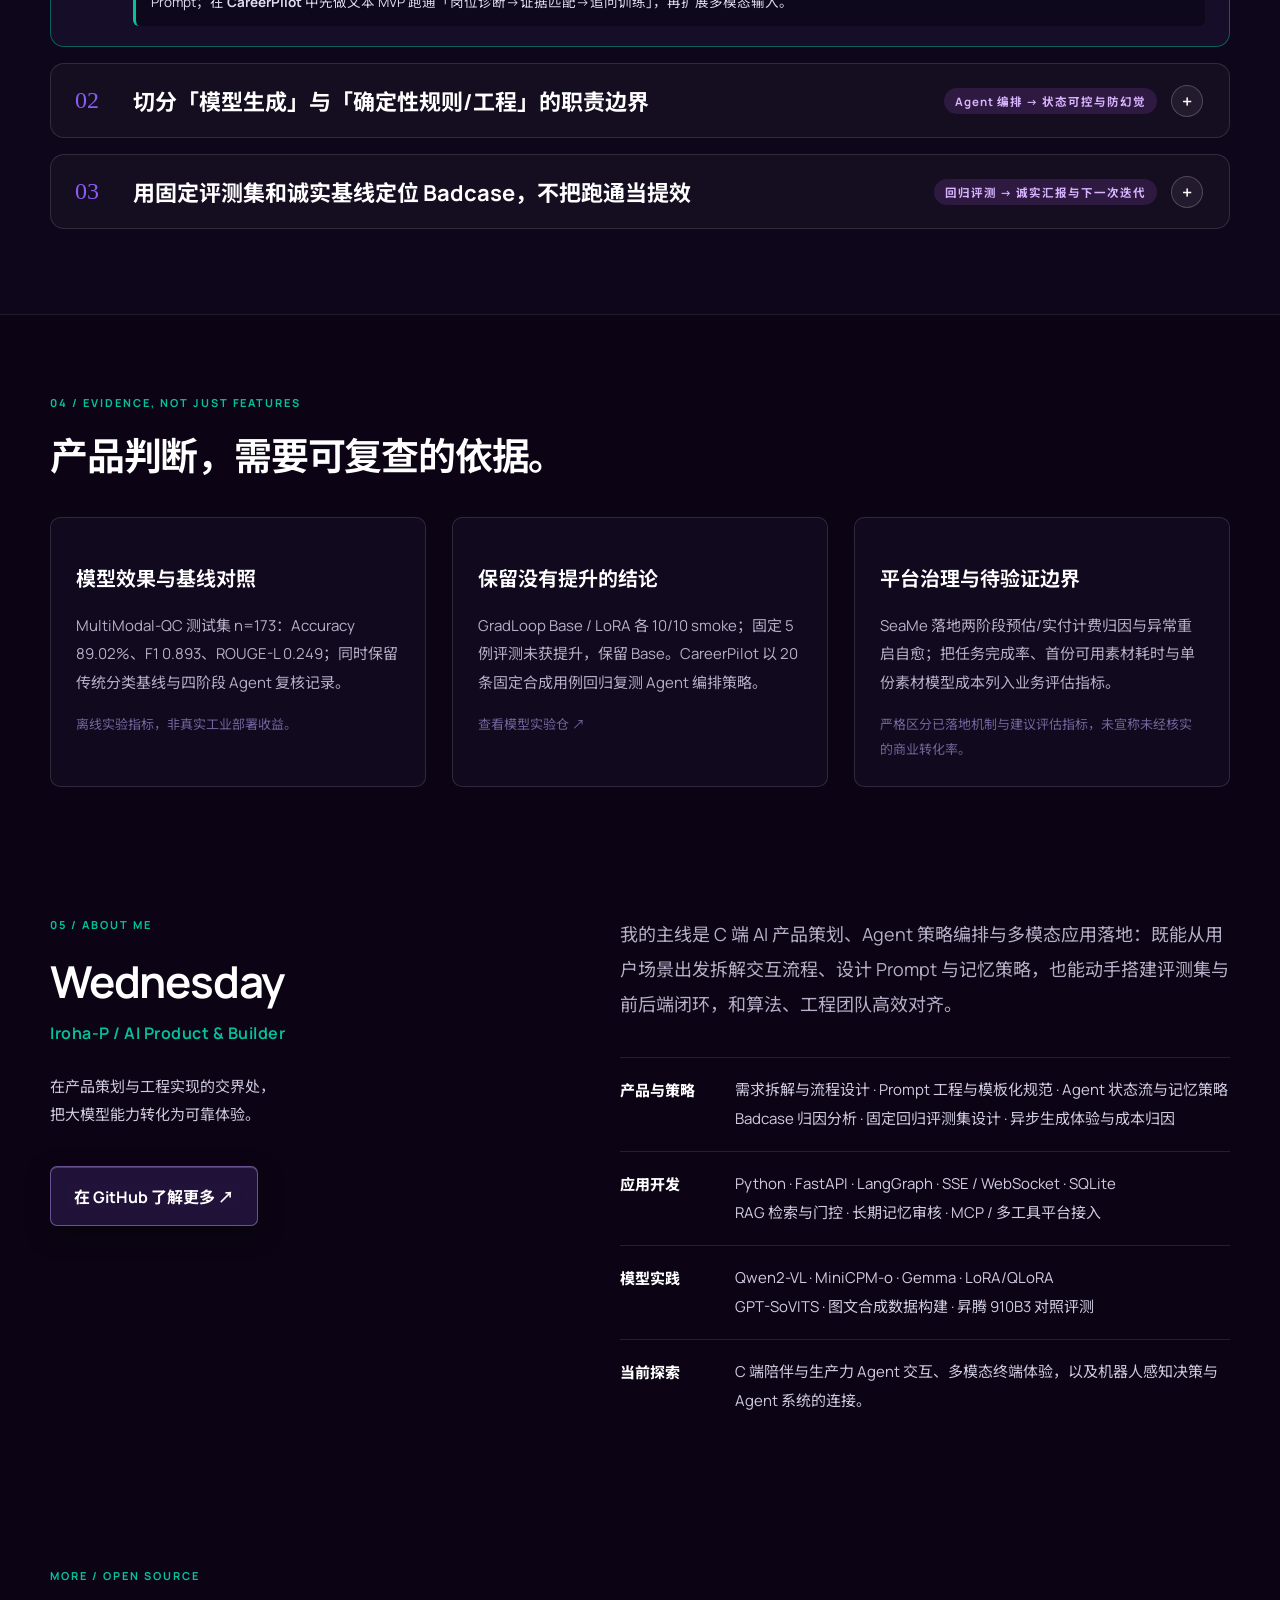
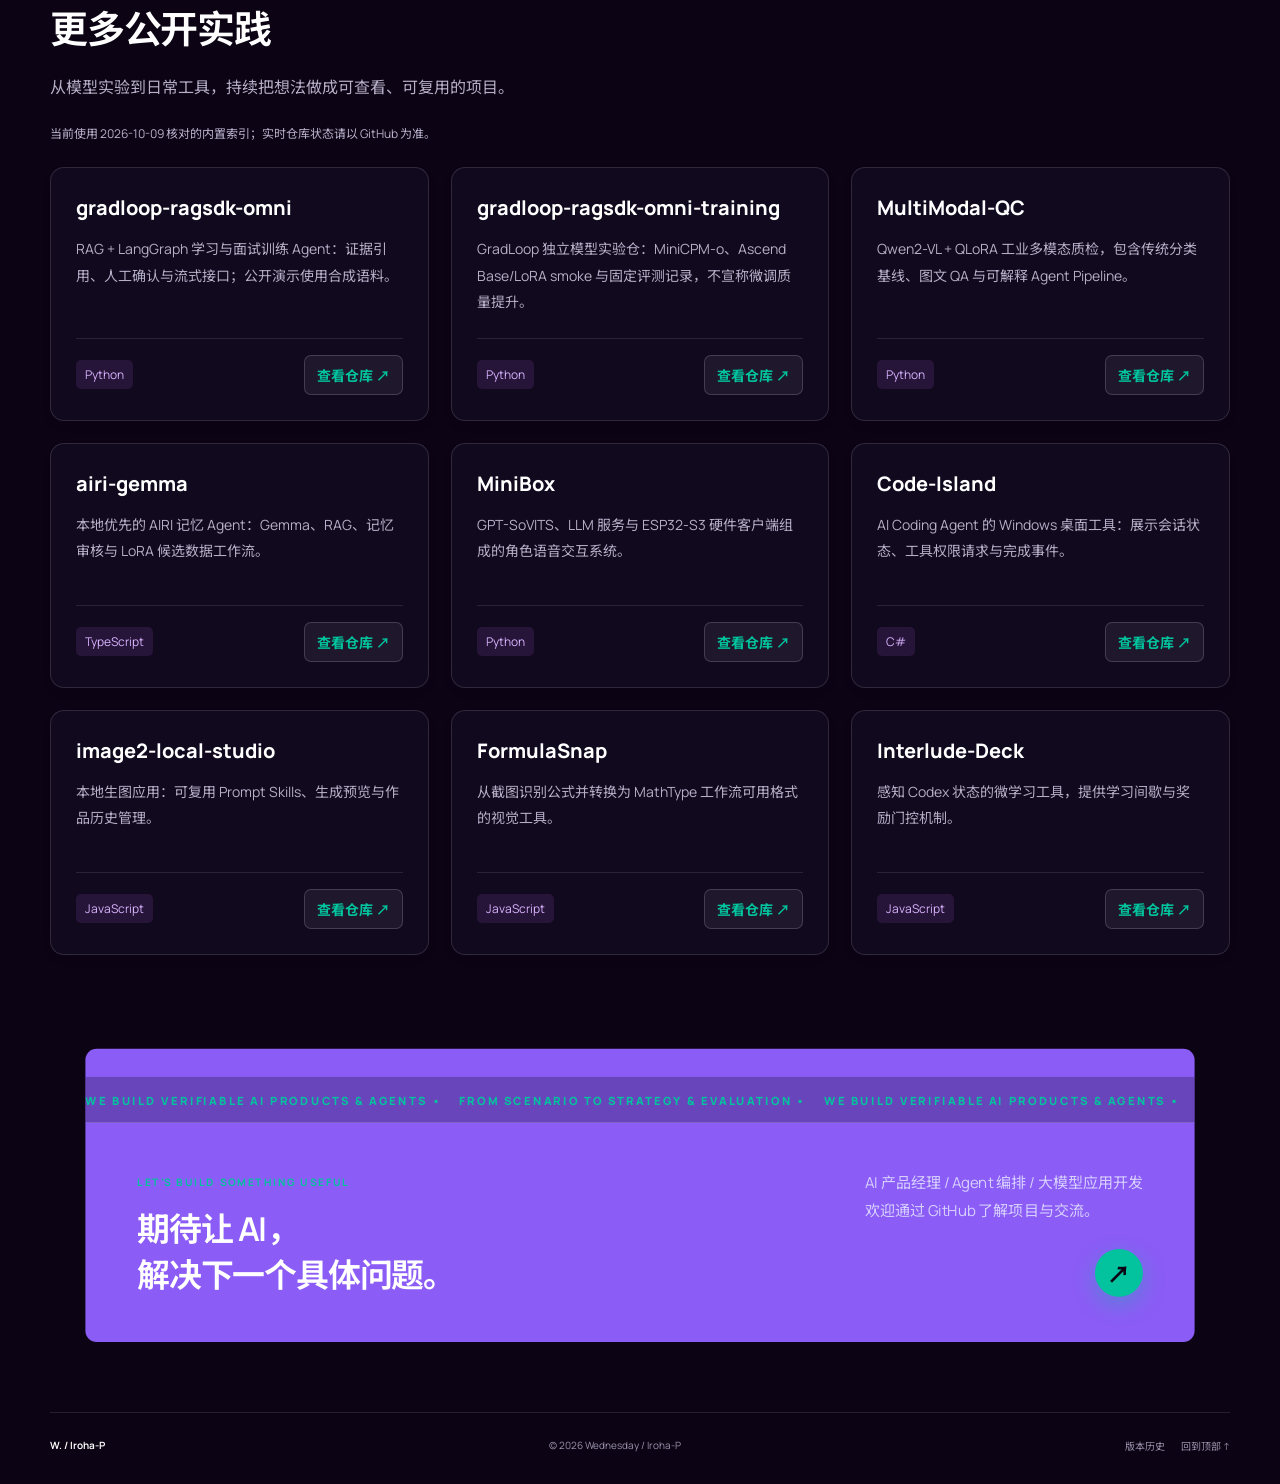
==== commit 9761b067: "Link the fixed cream and purple archive from the version page" ====
--- a/index.html
+++ b/index.html
@@ -1,5 +1,5 @@
 <!DOCTYPE html><html lang="zh-CN"><head><meta charset="UTF-8"><meta name="viewport" content="width=device-width,initial-scale=1"><meta name="theme-color" content="#f5f3ec"><title>Wednesday / Iroha-P | AI 产品 · 大模型应用 · Agent · 多模态</title><meta name="description" content="Wednesday / Iroha-P 的 AI 产品经理与大模型应用作品集。展示 AIRI 长期记忆交互、SeaMe AI 电商工具平台实习规范与职航 CareerPilot Agent 编排及回归评测。"><link rel="icon" href="https://avatars.githubusercontent.com/u/247766815?v=4"><link rel="stylesheet" href="styles.css">
-<link rel="stylesheet" href="casebook.css?v=e4a9c9b95c51"><link rel="preconnect" href="https://fonts.googleapis.com"><link rel="preconnect" href="https://fonts.gstatic.com" crossorigin><link href="https://fonts.googleapis.com/css2?family=Caveat:wght@700&family=Cormorant+Garamond:ital,wght@0,600;1,600;1,700&family=Manrope:wght@400;500;600;700;800&family=Noto+Sans+SC:wght@400;500;600;700;800&family=Syne:wght@700;800&display=swap" rel="stylesheet"><style>.few-menu-overlay:not(.is-open){position:fixed;visibility:hidden}</style></head><body>
+<link rel="stylesheet" href="casebook.css?v=5a8189dcbee6"><link rel="preconnect" href="https://fonts.googleapis.com"><link rel="preconnect" href="https://fonts.gstatic.com" crossorigin><link href="https://fonts.googleapis.com/css2?family=Caveat:wght@700&family=Cormorant+Garamond:ital,wght@0,600;1,600;1,700&family=Manrope:wght@400;500;600;700;800&family=Noto+Sans+SC:wght@400;500;600;700;800&family=Syne:wght@700;800&display=swap" rel="stylesheet"><style>.few-menu-overlay:not(.is-open){position:fixed;visibility:hidden}</style></head><body>
 <a class="skip" href="#featured">跳到精选案例</a>
 <div class="few-page-curtain" aria-hidden="true"><span class="curtain-logo">Wednesday</span></div>
 <div class="few-ambient-canvas" aria-hidden="true">
@@ -216,4 +216,4 @@
 <section class="wrap evidence-section" id="evidence"><div class="eyebrow">04 / EVIDENCE, NOT JUST FEATURES</div><h2>产品判断，需要可复查的依据。</h2><div class="evidence-grid"><article><h3>模型效果与基线对照</h3><p>MultiModal-QC 测试集 n=173：Accuracy 89.02%、F1 0.893、ROUGE-L 0.249；同时保留传统分类基线与四阶段 Agent 复核记录。</p><small>离线实验指标，非真实工业部署收益。</small></article><article><h3>保留没有提升的结论</h3><p>GradLoop Base / LoRA 各 10/10 smoke；固定 5 例评测未获提升，保留 Base。CareerPilot 以 20 条固定合成用例回归复测 Agent 编排策略。</p><a href="https://github.com/Iroha-P/gradloop-ragsdk-omni-training" target="_blank" rel="noopener">查看模型实验仓 ↗</a></article><article><h3>平台治理与待验证边界</h3><p>SeaMe 落地两阶段预估/实付计费归因与异常重启自愈；把任务完成率、首份可用素材耗时与单份素材模型成本列入业务评估指标。</p><small>严格区分已落地机制与建议评估指标，未宣称未经核实的商业转化率。</small></article></div></section><section class="wrap about" id="about"><div class="about-title"><div class="eyebrow">05 / ABOUT ME</div><h2>Wednesday<span>Iroha-P / AI Product &amp; Builder</span></h2><p>在产品策划与工程实现的交界处，<br>把大模型能力转化为可靠体验。</p><a class="button dark" href="https://github.com/Iroha-P" target="_blank" rel="noopener">在 GitHub 了解更多 ↗</a></div><div class="about-body"><p class="about-lead">我的主线是 C 端 AI 产品策划、Agent 策略编排与多模态应用落地：既能从用户场景出发拆解交互流程、设计 Prompt 与记忆策略，也能动手搭建评测集与前后端闭环，和算法、工程团队高效对齐。</p><div class="about-row"><h3>产品与策略</h3><p>需求拆解与流程设计 · Prompt 工程与模板化规范 · Agent 状态流与记忆策略<br>Badcase 归因分析 · 固定回归评测集设计 · 异步生成体验与成本归因</p></div><div class="about-row"><h3>应用开发</h3><p>Python · FastAPI · LangGraph · SSE / WebSocket · SQLite<br>RAG 检索与门控 · 长期记忆审核 · MCP / 多工具平台接入</p></div><div class="about-row"><h3>模型实践</h3><p>Qwen2-VL · MiniCPM-o · Gemma · LoRA/QLoRA<br>GPT-SoVITS · 图文合成数据构建 · 昇腾 910B3 对照评测</p></div><div class="about-row"><h3>当前探索</h3><p>C 端陪伴与生产力 Agent 交互、多模态终端体验，以及机器人感知决策与 Agent 系统的连接。</p></div></div></section>
 <section class="wrap repo-section" id="repositories"><div class="eyebrow">MORE / OPEN SOURCE</div><h2>更多公开实践</h2><p class="repo-intro">从模型实验到日常工具，持续把想法做成可查看、可复用的项目。</p><p id="repoStatus" class="source-note">加载公开仓库索引…</p><div id="repoList" class="repo-list"></div><noscript><a href="https://github.com/Iroha-P?tab=repositories">查看全部公开仓库 ↗</a></noscript></section><section class="wrap contact few-footer-card"><div class="few-footer-marquee" aria-hidden="true"><div class="few-marquee-track"><span>WE BUILD VERIFIABLE AI PRODUCTS &amp; AGENTS • </span><span>FROM SCENARIO TO STRATEGY &amp; EVALUATION • </span><span>WE BUILD VERIFIABLE AI PRODUCTS &amp; AGENTS • </span><span>FROM SCENARIO TO STRATEGY &amp; EVALUATION • </span></div></div><div class="few-footer-grid"><div><div class="eyebrow">LET’S BUILD SOMETHING USEFUL</div><h2>期待让 AI，<br>解决下一个具体问题。</h2></div><div><p>AI 产品经理 / Agent 编排 / 大模型应用开发<br>欢迎通过 GitHub 了解项目与交流。</p><a href="https://github.com/Iroha-P" target="_blank" rel="noopener" class="round-link" aria-label="访问我的 GitHub">↗</a></div></div></section></main><footer class="wrap"><a href="#" class="footer-brand">W. / Iroha-P</a><span id="copyright">Wednesday / Iroha-P</span><div class="footer-links"><a href="history/">版本历史</a><a href="#">回到顶部 ↑</a></div></footer>
 <a class="few-airi-float" href="#airi" aria-label="探索 AIRI 陪伴与长期记忆 Agent"><span class="airi-float-bubble" aria-hidden="true">Ciallo~(∠・ω&lt; )⌒☆</span><svg class="airi-float-ring" viewBox="0 0 108 108" aria-hidden="true"><defs><path id="airi-ring-path" d="M 54,54 m -41,0 a 41,41 0 1,1 82,0 a 41,41 0 1,1 -82,0" /></defs><text><textPath href="#airi-ring-path" startOffset="0%">• AIRI AGENT • LET'S CHAT &amp; EXPLORE </textPath></text></svg><span class="airi-float-avatar" aria-hidden="true"><img src="assets/hero-airi-character-original.png" alt="" width="72" height="72"></span></a>
-<script src="portfolio.js?v=fc9dcba2849d" defer></script><script src="script.js" defer></script></body></html>
+<script src="portfolio.js?v=77e887ed1e00" defer></script><script src="script.js" defer></script></body></html>
--- a/casebook.css
+++ b/casebook.css
@@ -3536,3 +3536,401 @@
 .about-title h2 span {
   color: #02c39d;
 }
+
+/* =========================================================================
+   FEW.IO V3:
+   1. Difference-Blend Text-Recognizing Cursor Lens (underlying text inverts & pops cleanly through cursor)
+   2. Hero AI Section (.hero-art & .core) Exact Diagonal Gradient from few.io/what-we-do Benefit Card
+      (Bottom-Left Electric Violet #9d2eff -> Top Cobalt Blue #1d3fd1 -> Deep Obsidian #0c0618)
+   ========================================================================= */
+
+/* 1. Difference-blend cursor lens: never obscures underlying typography; white text under the disk inverts to crisp dark ink */
+.few-cursor-badge {
+  width: 16px;
+  height: 16px;
+  background: #ede0c4;
+  border: 0;
+  backdrop-filter: none;
+  -webkit-backdrop-filter: none;
+  mix-blend-mode: difference;
+  box-shadow: none;
+}
+
+/* When hovering over headings & body text: expands into a warm cream-gold difference lens (like the circle on "product, not" in screenshot) */
+.few-cursor-badge.is-text-lens {
+  width: 78px;
+  height: 78px;
+  background: #efe2c6;
+  mix-blend-mode: difference;
+}
+
+/* When hovering over project rows / case cards: expands to 118px difference lens with subtle inner arrow/label that lets underlying text & art invert through */
+.few-cursor-badge.is-expanded {
+  width: 118px;
+  height: 118px;
+  background: #d8f5d0;
+  border: 0;
+  backdrop-filter: none;
+  -webkit-backdrop-filter: none;
+  mix-blend-mode: difference;
+  box-shadow: none;
+}
+
+.few-cursor-badge.is-expanded span {
+  color: #0c0414;
+  text-shadow: none;
+  font-size: 10.5px;
+  font-weight: 800;
+  letter-spacing: 0.16em;
+}
+
+/* Slightly scale up hovered heading text so it feels magnified when the cursor passes over */
+h1,
+h2,
+.featured-copy h3,
+.few-launch-row h3 {
+  transition: transform 320ms cubic-bezier(0.22, 1, 0.36, 1), color 240ms ease;
+}
+
+.hero-copy h1:hover,
+.airi-feature-copy h2:hover,
+.featured-copy h3:hover {
+  transform: scale(1.025);
+  transform-origin: left center;
+}
+
+/* 2. Hero Right-Side AI Block (.hero-art & .core) -> Exact few.io/what-we-do Benefit Card Gradient */
+.hero-art {
+  position: relative;
+  border-radius: 28px;
+  border: 1px solid rgba(255, 255, 255, 0.16);
+  background-color: #0b0514;
+  background-image:
+    radial-gradient(circle at 12% 92%, rgba(162, 38, 255, 0.92) 0%, rgba(132, 32, 238, 0.52) 26%, rgba(12, 5, 22, 0) 56%),
+    radial-gradient(circle at 18% 18%, rgba(28, 72, 216, 0.72) 0%, rgba(23, 45, 145, 0.36) 34%, rgba(12, 5, 22, 0) 64%),
+    radial-gradient(circle at 88% 12%, rgba(37, 99, 235, 0.68) 0%, rgba(12, 5, 22, 0) 48%),
+    radial-gradient(circle at 52% 48%, rgba(2, 195, 157, 0.16) 0%, rgba(12, 5, 22, 0) 58%),
+    linear-gradient(145deg, #101738 0%, #0b0616 54%, #1a0933 100%);
+  background-size: 100% 100%;
+  box-shadow:
+    0 28px 70px rgba(0, 0, 0, 0.65),
+    18px 14px 0 -4px rgba(18, 12, 34, 0.85),
+    20px 16px 0 -3px rgba(255, 255, 255, 0.08),
+    36px 28px 0 -8px rgba(14, 9, 26, 0.65),
+    38px 30px 0 -7px rgba(255, 255, 255, 0.05);
+  overflow: hidden;
+}
+
+.hero-art .art-top,
+.hero-art .art-bottom {
+  color: rgba(245, 243, 251, 0.72);
+  font-weight: 700;
+  letter-spacing: 0.18em;
+}
+
+.hero-art .orbit {
+  border-color: rgba(255, 255, 255, 0.16);
+}
+
+/* Center AI Core Square inside .hero-art -> Vibrant Cobalt-to-Electric-Violet Card */
+.hero-art .core {
+  background:
+    radial-gradient(circle at 14% 90%, #a82ffc 0%, rgba(147, 51, 234, 0.65) 38%, transparent 70%),
+    radial-gradient(circle at 85% 15%, #2563eb 0%, rgba(29, 78, 216, 0.55) 42%, transparent 72%),
+    linear-gradient(145deg, #172554 0%, #0f0722 58%, #3b0764 100%);
+  border: 1px solid rgba(255, 255, 255, 0.24);
+  box-shadow:
+    0 20px 44px rgba(10, 4, 24, 0.65),
+    12px 14px 0 rgba(2, 195, 157, 0.25);
+}
+
+.hero-art .core > span {
+  font-family: "Cormorant Garamond", Georgia, serif;
+  font-style: italic;
+  font-weight: 700;
+  color: #ffffff;
+  text-shadow: 0 4px 20px rgba(168, 85, 247, 0.55);
+}
+
+.hero-art .core small {
+  color: #02c39d;
+  font-weight: 800;
+  letter-spacing: 0.16em;
+}
+
+/* Floating cards inside .hero-art (01 UNDERSTAND / 02 BUILD / 03 VERIFY) */
+.hero-art .art-label {
+  background: rgba(14, 9, 28, 0.76);
+  backdrop-filter: blur(14px);
+  -webkit-backdrop-filter: blur(14px);
+  border: 1px solid rgba(255, 255, 255, 0.18);
+  border-radius: 14px;
+  box-shadow: 0 16px 36px rgba(0, 0, 0, 0.5);
+}
+
+.hero-art .art-label > span {
+  font-family: "Cormorant Garamond", Georgia, serif;
+  font-style: italic;
+  font-size: 13px;
+  font-weight: 700;
+  letter-spacing: 0.04em;
+  text-transform: none;
+  color: #02c39d;
+  margin-bottom: 4px;
+}
+
+.hero-art .art-label b {
+  font-family: "Syne", "Manrope", "Noto Sans SC", sans-serif;
+  font-size: 17px;
+  font-weight: 800;
+  color: #ffffff;
+}
+
+.hero-art .art-label small {
+  color: rgba(245, 243, 251, 0.72);
+}
+
+.hero-art .label-c {
+  background: linear-gradient(135deg, rgba(147, 51, 234, 0.34) 0%, rgba(29, 78, 216, 0.28) 55%, rgba(14, 9, 28, 0.85) 100%);
+  border-color: rgba(192, 132, 252, 0.45);
+}
+
+.hero-art .spark {
+  color: #02c39d;
+  text-shadow: 0 0 16px rgba(2, 195, 157, 0.65);
+}
+
+/* =========================================================================
+   FEW.IO V4:
+   1. Fix Full-Screen Menu Typography Proportions (Single-Line, Crisp Geometric Sans, No Wrapping)
+   2. Authentic Few.io 3-Bar -> Mint X Morph Animation (Absolute Center Pivot + Smooth Bezier)
+      & Hide Navbar "LAUNCHES" pill when menu is open (matching few.io)
+   ========================================================================= */
+
+/* 1. Authentic 3-bar to X morphing button */
+.few-menu-toggle {
+  position: relative;
+  width: 46px;
+  height: 46px;
+  border-radius: 50%;
+  border: 1px solid rgba(255, 255, 255, 0.22);
+  background: transparent;
+  display: inline-flex;
+  align-items: center;
+  justify-content: center;
+  padding: 0;
+  transition: border-color 420ms cubic-bezier(0.22, 1, 0.36, 1),
+              background-color 420ms cubic-bezier(0.22, 1, 0.36, 1),
+              transform 420ms cubic-bezier(0.22, 1, 0.36, 1);
+}
+
+.few-menu-toggle .menu-bar {
+  position: absolute;
+  left: 50%;
+  top: 50%;
+  width: 22px;
+  height: 1.75px;
+  margin-left: -11px;
+  margin-top: -0.875px;
+  border-radius: 2px;
+  background: #ffffff;
+  transform-origin: 50% 50%;
+  transition: transform 520ms cubic-bezier(0.68, -0.15, 0.265, 1.15),
+              opacity 280ms ease,
+              background-color 360ms ease,
+              width 360ms cubic-bezier(0.22, 1, 0.36, 1);
+}
+
+.few-menu-toggle .menu-bar:nth-child(1) {
+  transform: translateY(-6px) rotate(0deg);
+}
+
+.few-menu-toggle .menu-bar:nth-child(2) {
+  transform: translateY(0) scaleX(1);
+}
+
+.few-menu-toggle .menu-bar:nth-child(3) {
+  transform: translateY(6px) rotate(0deg);
+}
+
+.few-menu-toggle:hover .menu-bar:nth-child(1) {
+  transform: translateY(-7px);
+}
+
+.few-menu-toggle:hover .menu-bar:nth-child(3) {
+  transform: translateY(7px);
+}
+
+/* Open state: morph smoothly around exact center into thin mint X */
+.few-menu-toggle.is-open {
+  border-color: rgba(255, 255, 255, 0.65);
+  background: transparent;
+  transform: rotate(90deg);
+}
+
+.few-menu-toggle.is-open .menu-bar:nth-child(1) {
+  transform: translateY(0) rotate(45deg);
+  background: #02c39d;
+  width: 22px;
+}
+
+.few-menu-toggle.is-open .menu-bar:nth-child(2) {
+  opacity: 0;
+  transform: translateY(0) scaleX(0.1);
+}
+
+.few-menu-toggle.is-open .menu-bar:nth-child(3) {
+  transform: translateY(0) rotate(-45deg);
+  background: #02c39d;
+  width: 22px;
+}
+
+/* Hide top-bar LAUNCHES pill and subnav bar when full-screen menu is open (exact few.io behavior) */
+body.few-menu-active .few-launches-quick {
+  opacity: 0;
+  pointer-events: none;
+  transform: translateY(-6px) scale(0.95);
+}
+
+body.few-menu-active .few-subnav-bar {
+  opacity: 0;
+  pointer-events: none;
+}
+
+/* 2. Full-Screen Menu Layout & Typography Proportion Fix (Match few.io screenshot 1:1) */
+.few-menu-overlay {
+  padding: 104px 0 40px;
+  transition: opacity 550ms cubic-bezier(0.87, 0.1, 0.39, 0.93),
+              visibility 550ms cubic-bezier(0.87, 0.1, 0.39, 0.93);
+}
+
+.few-menu-inner {
+  grid-template-columns: minmax(0, 1.75fr) minmax(220px, 0.55fr);
+  align-items: center;
+  gap: 36px 56px;
+  width: min(1160px, calc(100% - 72px));
+}
+
+.few-menu-links {
+  gap: 6px;
+}
+
+.few-menu-links li {
+  overflow: hidden;
+  padding: 2px 0;
+}
+
+.few-menu-links a {
+  font-family: "Manrope", "Noto Sans SC", -apple-system, BlinkMacSystemFont, sans-serif !important;
+  font-size: clamp(30px, 4.1vw, 54px);
+  font-weight: 800;
+  letter-spacing: 0.015em;
+  line-height: 1.22;
+  white-space: nowrap;
+  display: inline-flex;
+  align-items: center;
+  gap: 16px;
+  color: rgba(235, 233, 245, 0.52);
+  transform: translate3d(0, 105%, 0) skewY(3deg);
+  opacity: 0;
+  transition: color 280ms ease,
+              transform 780ms cubic-bezier(0.87, 0.1, 0.39, 0.93),
+              opacity 620ms cubic-bezier(0.87, 0.1, 0.39, 0.93);
+  transition-delay: calc(var(--i, 0) * 75ms + 60ms);
+}
+
+.few-menu-overlay.is-open .few-menu-links a {
+  transform: translate3d(0, 0, 0) skewY(0deg);
+  opacity: 1;
+}
+
+.few-menu-links a:hover,
+.few-menu-links a:focus-visible {
+  color: #ffffff;
+  transform: translate3d(10px, 0, 0);
+}
+
+/* Clean, non-wrapping pill badge for the Chinese subtitle next to each English menu item */
+.few-menu-links .menu-cn {
+  font-family: "Noto Sans SC", "Manrope", sans-serif;
+  font-size: 13px;
+  font-weight: 600;
+  letter-spacing: 0.06em;
+  white-space: nowrap;
+  padding: 4px 10px;
+  border-radius: 999px;
+  background: rgba(2, 195, 157, 0.1);
+  border: 1px solid rgba(2, 195, 157, 0.28);
+  color: #02c39d;
+  opacity: 0.78;
+  transition: opacity 240ms ease, background 240ms ease, transform 240ms ease;
+}
+
+.few-menu-links a:hover .menu-cn {
+  opacity: 1;
+  background: rgba(2, 195, 157, 0.2);
+  transform: translateY(-1px);
+}
+
+.few-menu-links .menu-rocket {
+  font-size: clamp(24px, 3.2vw, 42px);
+  line-height: 1;
+}
+
+.few-menu-sublinks {
+  margin-top: 32px;
+  padding-top: 22px;
+  gap: 12px 32px;
+  opacity: 0;
+  transform: translateY(18px);
+  transition: opacity 650ms cubic-bezier(0.87, 0.1, 0.39, 0.93) 380ms,
+              transform 650ms cubic-bezier(0.87, 0.1, 0.39, 0.93) 380ms;
+}
+
+.few-menu-overlay.is-open .few-menu-sublinks {
+  opacity: 1;
+  transform: translateY(0);
+}
+
+.few-menu-sublinks a {
+  font-family: "Manrope", "Noto Sans SC", sans-serif;
+  font-size: 15px;
+  font-weight: 500;
+  letter-spacing: 0.08em;
+  color: rgba(235, 233, 245, 0.64);
+  white-space: nowrap;
+}
+
+.few-menu-aside {
+  text-align: right;
+  border-left: 0;
+  padding-left: 0;
+  gap: 24px;
+  opacity: 0;
+  transform: translateY(18px);
+  transition: opacity 650ms cubic-bezier(0.87, 0.1, 0.39, 0.93) 260ms,
+              transform 650ms cubic-bezier(0.87, 0.1, 0.39, 0.93) 260ms;
+}
+
+.few-menu-overlay.is-open .few-menu-aside {
+  opacity: 1;
+  transform: translateY(0);
+}
+
+/* Also switch project row headings back to crisp geometric Manrope so they match few.io's clean proportions */
+.few-launch-row h3,
+.featured-copy h3,
+.next-launch-title {
+  font-family: "Manrope", "Noto Sans SC", sans-serif !important;
+  letter-spacing: -0.025em;
+}
+
+@media (max-width: 820px) {
+  .few-menu-links a {
+    font-size: clamp(24px, 6.5vw, 36px);
+  }
+
+  .few-menu-aside {
+    text-align: left;
+  }
+}
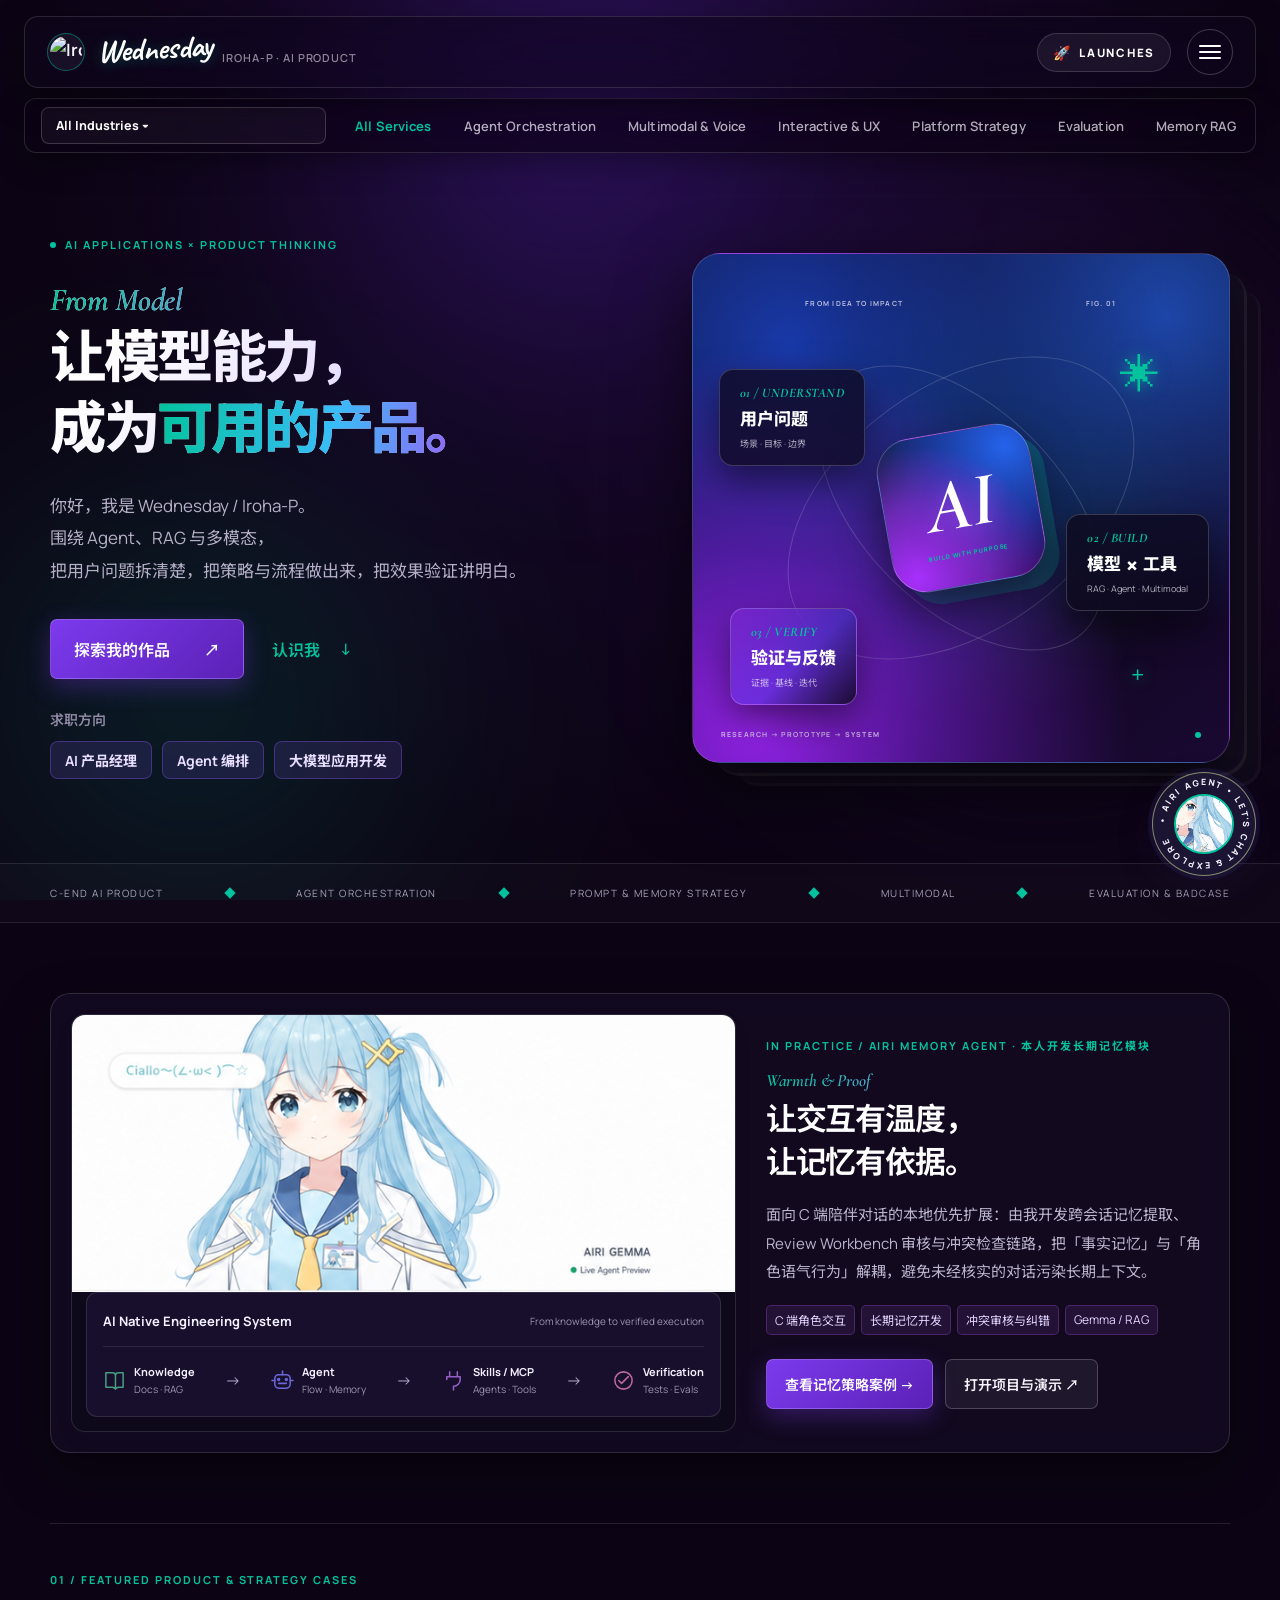
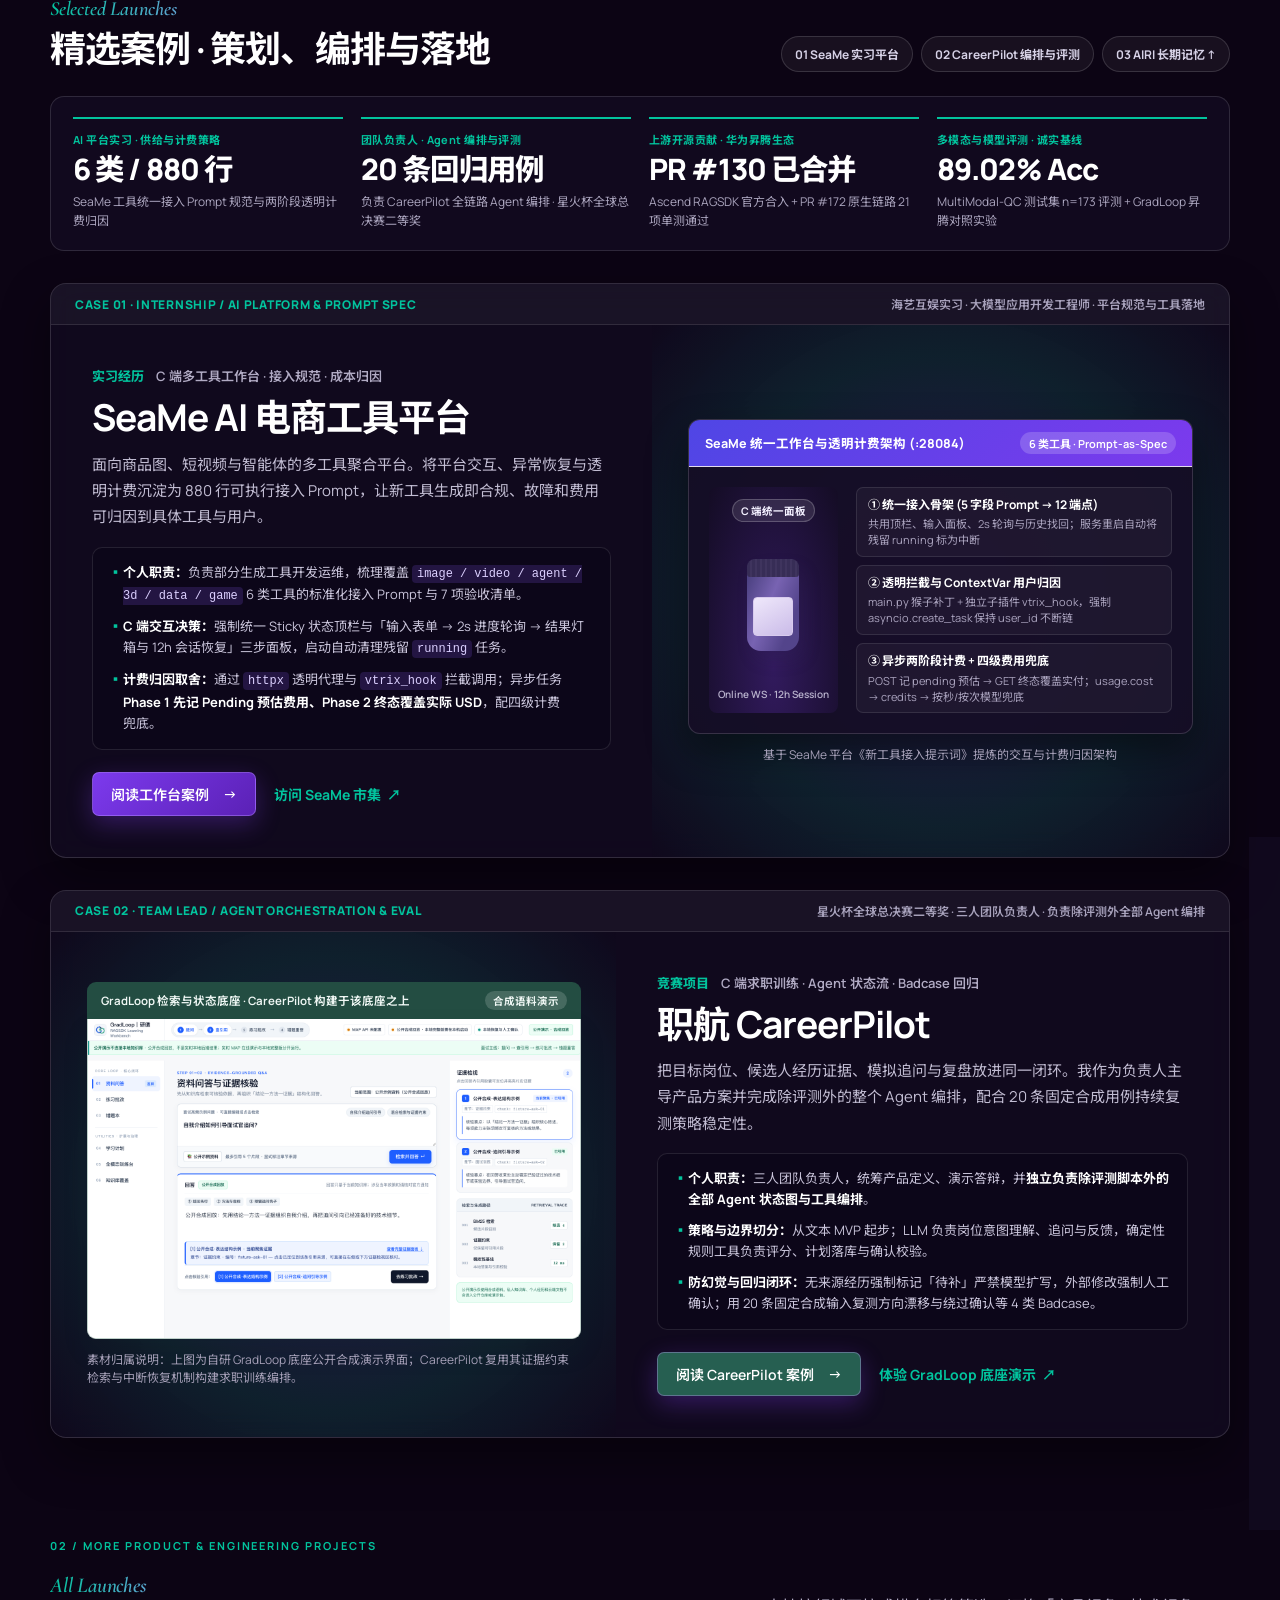
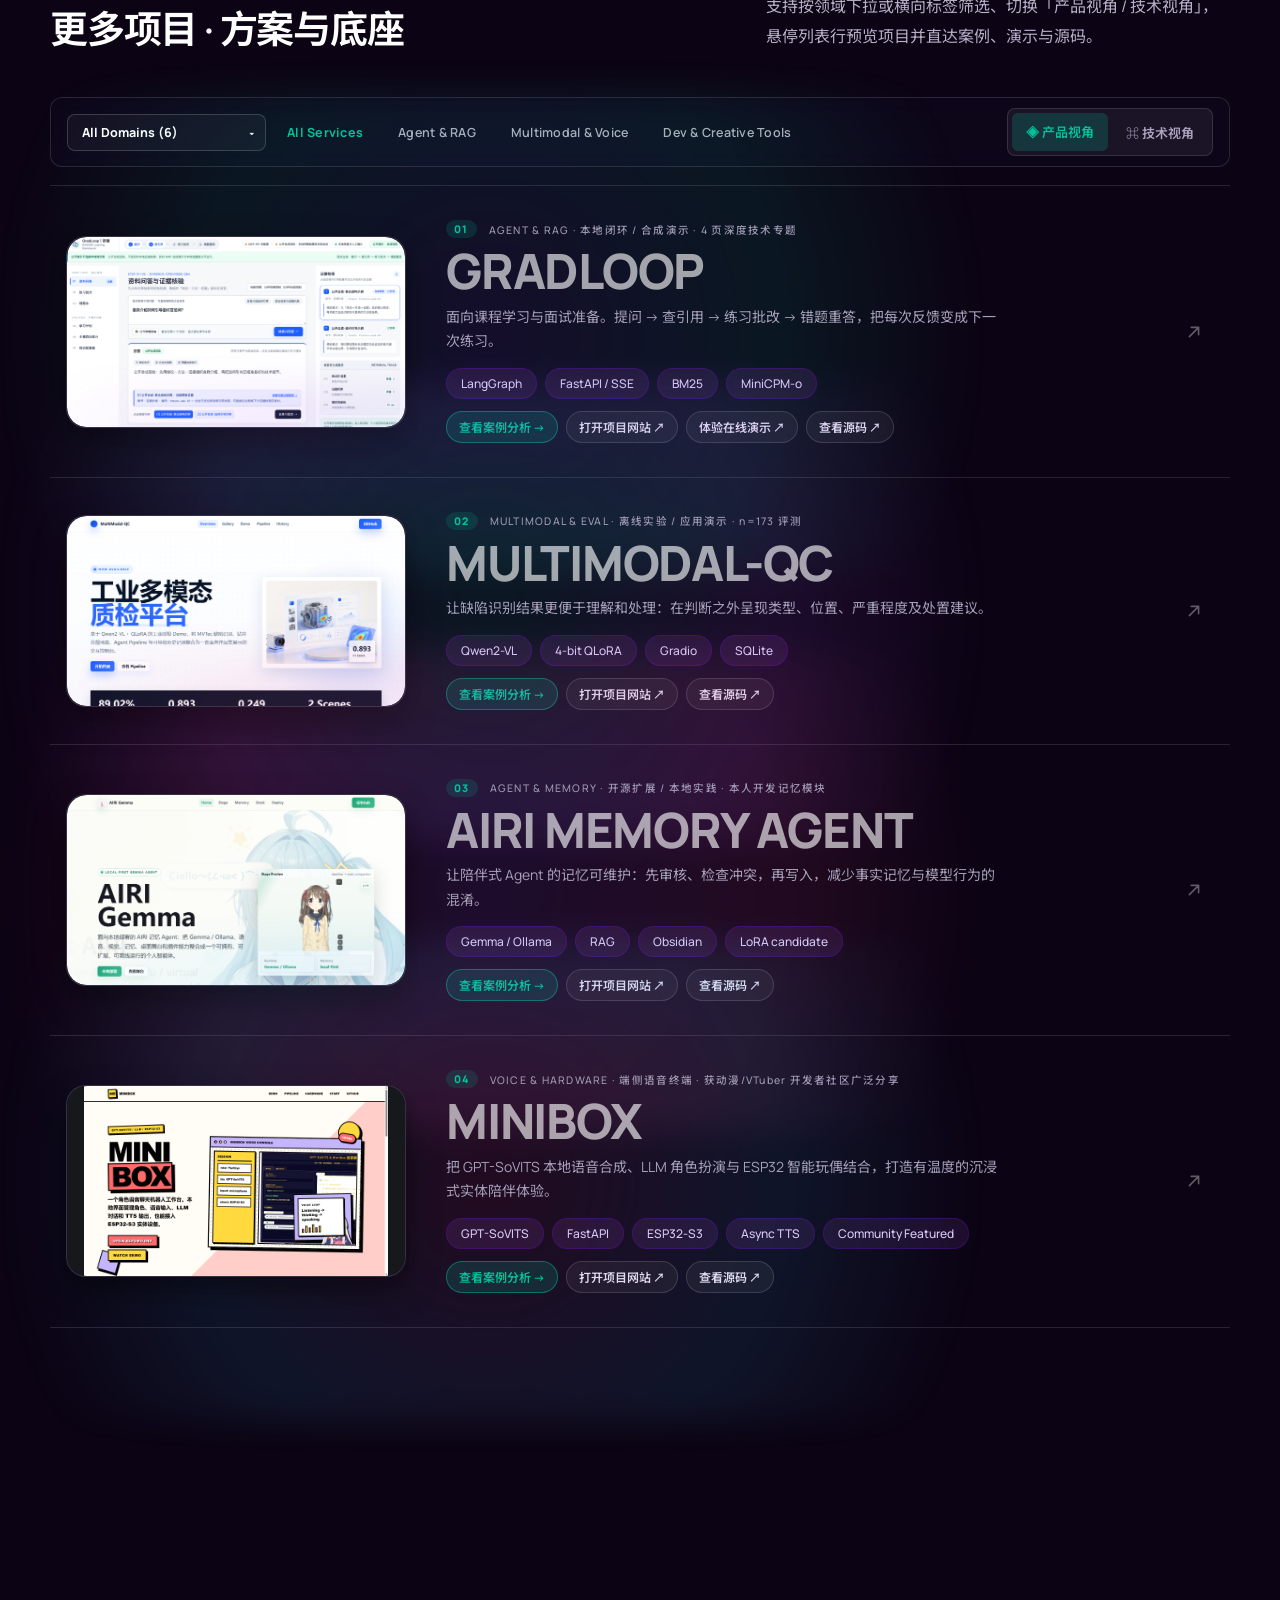
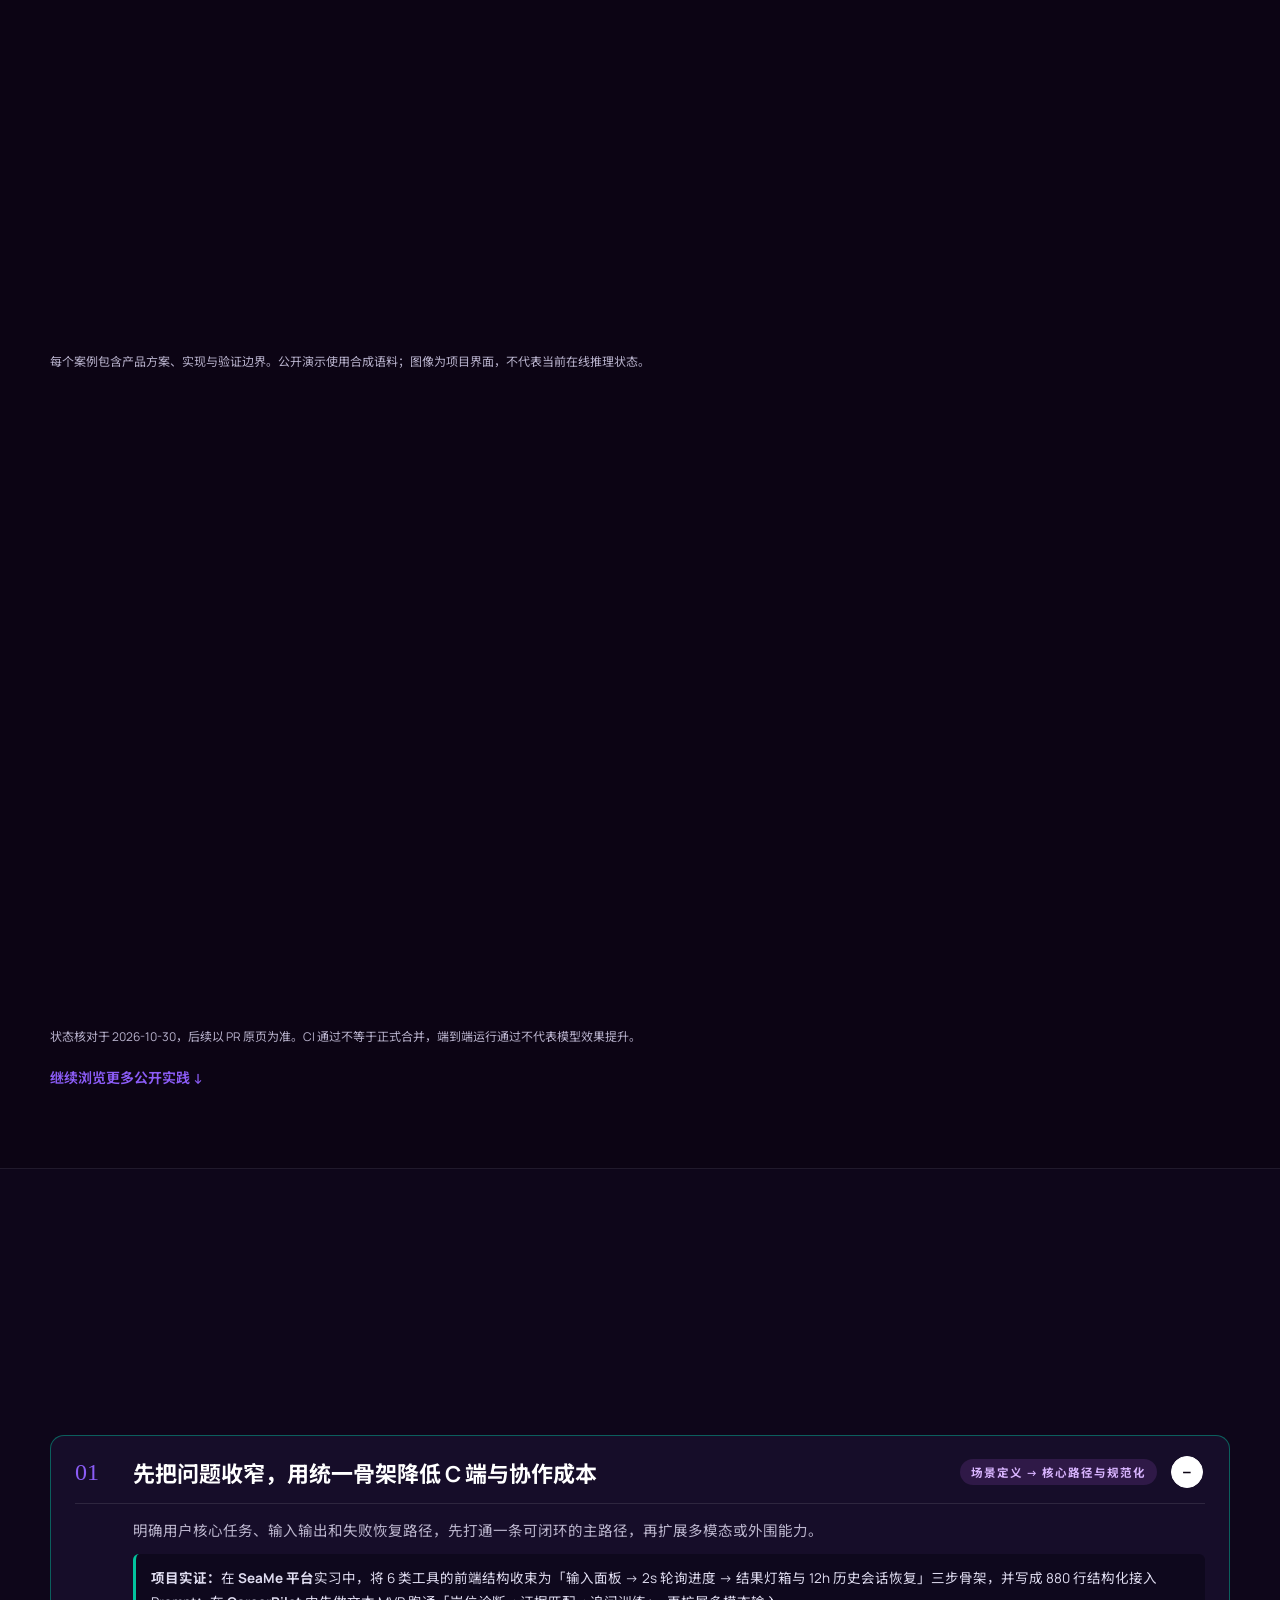
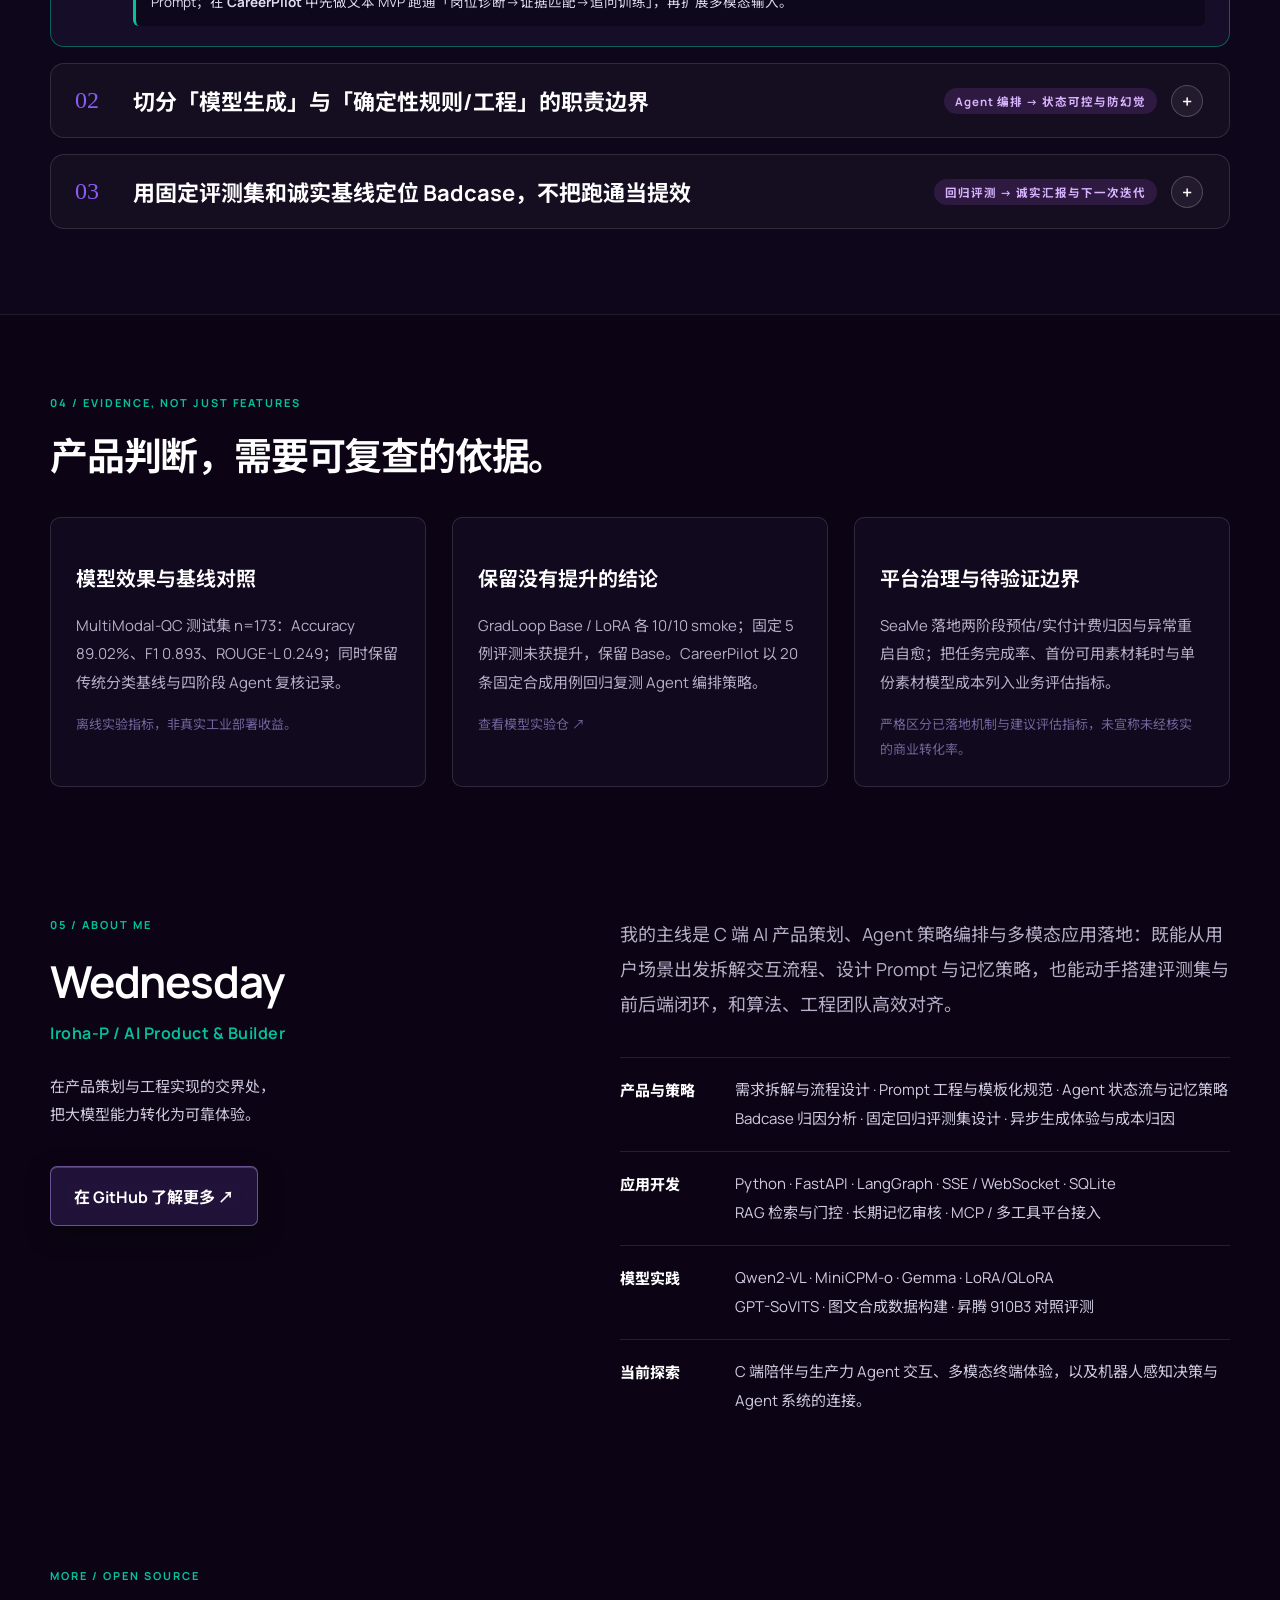
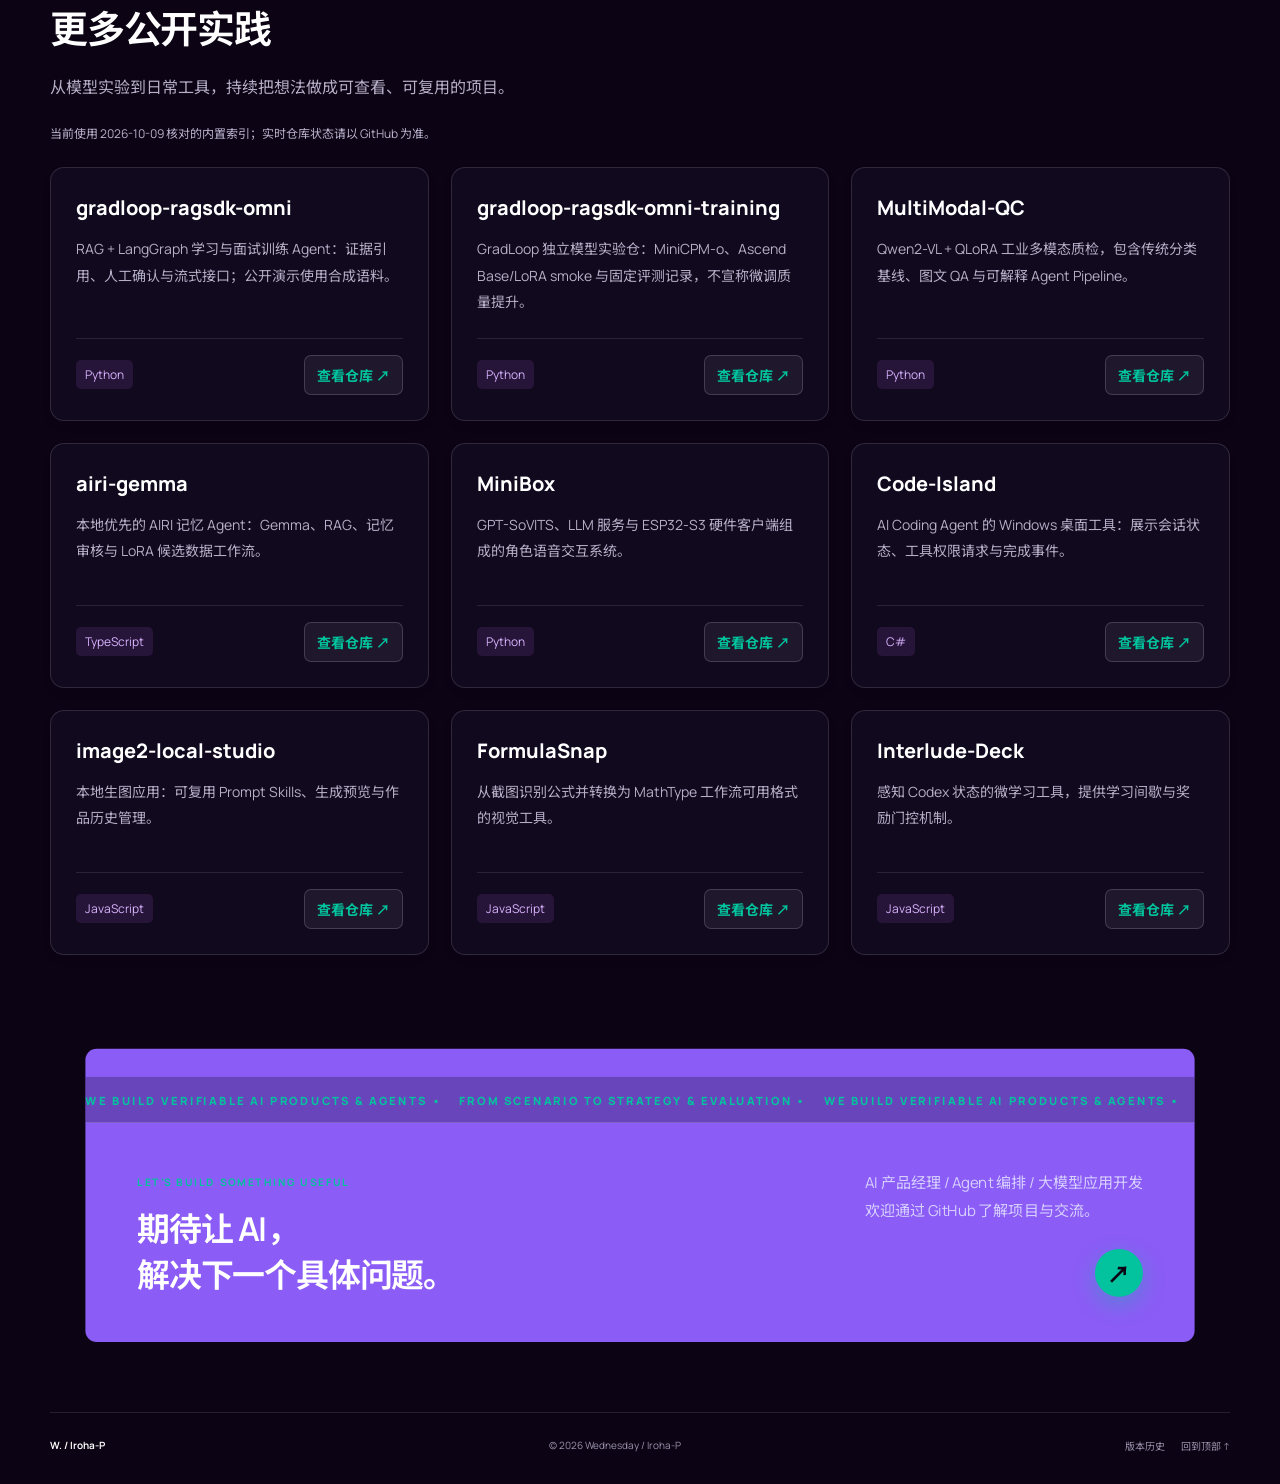
==== commit 107eb64b: "Refresh static asset versions for the cursor update" ====
--- a/index.html
+++ b/index.html
@@ -1,5 +1,5 @@
 <!DOCTYPE html><html lang="zh-CN"><head><meta charset="UTF-8"><meta name="viewport" content="width=device-width,initial-scale=1"><meta name="theme-color" content="#f5f3ec"><title>Wednesday / Iroha-P | AI 产品 · 大模型应用 · Agent · 多模态</title><meta name="description" content="Wednesday / Iroha-P 的 AI 产品经理与大模型应用作品集。展示 AIRI 长期记忆交互、SeaMe AI 电商工具平台实习规范与职航 CareerPilot Agent 编排及回归评测。"><link rel="icon" href="https://avatars.githubusercontent.com/u/247766815?v=4"><link rel="stylesheet" href="styles.css">
-<link rel="stylesheet" href="casebook.css?v=5a8189dcbee6"><link rel="preconnect" href="https://fonts.googleapis.com"><link rel="preconnect" href="https://fonts.gstatic.com" crossorigin><link href="https://fonts.googleapis.com/css2?family=Caveat:wght@700&family=Cormorant+Garamond:ital,wght@0,600;1,600;1,700&family=Manrope:wght@400;500;600;700;800&family=Noto+Sans+SC:wght@400;500;600;700;800&family=Syne:wght@700;800&display=swap" rel="stylesheet"><style>.few-menu-overlay:not(.is-open){position:fixed;visibility:hidden}</style></head><body>
+<link rel="stylesheet" href="casebook.css?v=bd180f7afdbe"><link rel="preconnect" href="https://fonts.googleapis.com"><link rel="preconnect" href="https://fonts.gstatic.com" crossorigin><link href="https://fonts.googleapis.com/css2?family=Caveat:wght@700&family=Cormorant+Garamond:ital,wght@0,600;1,600;1,700&family=Manrope:wght@400;500;600;700;800&family=Noto+Sans+SC:wght@400;500;600;700;800&family=Syne:wght@700;800&display=swap" rel="stylesheet"><style>.few-menu-overlay:not(.is-open){position:fixed;visibility:hidden}</style></head><body>
 <a class="skip" href="#featured">跳到精选案例</a>
 <div class="few-page-curtain" aria-hidden="true"><span class="curtain-logo">Wednesday</span></div>
 <div class="few-ambient-canvas" aria-hidden="true">
@@ -216,4 +216,4 @@
 <section class="wrap evidence-section" id="evidence"><div class="eyebrow">04 / EVIDENCE, NOT JUST FEATURES</div><h2>产品判断，需要可复查的依据。</h2><div class="evidence-grid"><article><h3>模型效果与基线对照</h3><p>MultiModal-QC 测试集 n=173：Accuracy 89.02%、F1 0.893、ROUGE-L 0.249；同时保留传统分类基线与四阶段 Agent 复核记录。</p><small>离线实验指标，非真实工业部署收益。</small></article><article><h3>保留没有提升的结论</h3><p>GradLoop Base / LoRA 各 10/10 smoke；固定 5 例评测未获提升，保留 Base。CareerPilot 以 20 条固定合成用例回归复测 Agent 编排策略。</p><a href="https://github.com/Iroha-P/gradloop-ragsdk-omni-training" target="_blank" rel="noopener">查看模型实验仓 ↗</a></article><article><h3>平台治理与待验证边界</h3><p>SeaMe 落地两阶段预估/实付计费归因与异常重启自愈；把任务完成率、首份可用素材耗时与单份素材模型成本列入业务评估指标。</p><small>严格区分已落地机制与建议评估指标，未宣称未经核实的商业转化率。</small></article></div></section><section class="wrap about" id="about"><div class="about-title"><div class="eyebrow">05 / ABOUT ME</div><h2>Wednesday<span>Iroha-P / AI Product &amp; Builder</span></h2><p>在产品策划与工程实现的交界处，<br>把大模型能力转化为可靠体验。</p><a class="button dark" href="https://github.com/Iroha-P" target="_blank" rel="noopener">在 GitHub 了解更多 ↗</a></div><div class="about-body"><p class="about-lead">我的主线是 C 端 AI 产品策划、Agent 策略编排与多模态应用落地：既能从用户场景出发拆解交互流程、设计 Prompt 与记忆策略，也能动手搭建评测集与前后端闭环，和算法、工程团队高效对齐。</p><div class="about-row"><h3>产品与策略</h3><p>需求拆解与流程设计 · Prompt 工程与模板化规范 · Agent 状态流与记忆策略<br>Badcase 归因分析 · 固定回归评测集设计 · 异步生成体验与成本归因</p></div><div class="about-row"><h3>应用开发</h3><p>Python · FastAPI · LangGraph · SSE / WebSocket · SQLite<br>RAG 检索与门控 · 长期记忆审核 · MCP / 多工具平台接入</p></div><div class="about-row"><h3>模型实践</h3><p>Qwen2-VL · MiniCPM-o · Gemma · LoRA/QLoRA<br>GPT-SoVITS · 图文合成数据构建 · 昇腾 910B3 对照评测</p></div><div class="about-row"><h3>当前探索</h3><p>C 端陪伴与生产力 Agent 交互、多模态终端体验，以及机器人感知决策与 Agent 系统的连接。</p></div></div></section>
 <section class="wrap repo-section" id="repositories"><div class="eyebrow">MORE / OPEN SOURCE</div><h2>更多公开实践</h2><p class="repo-intro">从模型实验到日常工具，持续把想法做成可查看、可复用的项目。</p><p id="repoStatus" class="source-note">加载公开仓库索引…</p><div id="repoList" class="repo-list"></div><noscript><a href="https://github.com/Iroha-P?tab=repositories">查看全部公开仓库 ↗</a></noscript></section><section class="wrap contact few-footer-card"><div class="few-footer-marquee" aria-hidden="true"><div class="few-marquee-track"><span>WE BUILD VERIFIABLE AI PRODUCTS &amp; AGENTS • </span><span>FROM SCENARIO TO STRATEGY &amp; EVALUATION • </span><span>WE BUILD VERIFIABLE AI PRODUCTS &amp; AGENTS • </span><span>FROM SCENARIO TO STRATEGY &amp; EVALUATION • </span></div></div><div class="few-footer-grid"><div><div class="eyebrow">LET’S BUILD SOMETHING USEFUL</div><h2>期待让 AI，<br>解决下一个具体问题。</h2></div><div><p>AI 产品经理 / Agent 编排 / 大模型应用开发<br>欢迎通过 GitHub 了解项目与交流。</p><a href="https://github.com/Iroha-P" target="_blank" rel="noopener" class="round-link" aria-label="访问我的 GitHub">↗</a></div></div></section></main><footer class="wrap"><a href="#" class="footer-brand">W. / Iroha-P</a><span id="copyright">Wednesday / Iroha-P</span><div class="footer-links"><a href="history/">版本历史</a><a href="#">回到顶部 ↑</a></div></footer>
 <a class="few-airi-float" href="#airi" aria-label="探索 AIRI 陪伴与长期记忆 Agent"><span class="airi-float-bubble" aria-hidden="true">Ciallo~(∠・ω&lt; )⌒☆</span><svg class="airi-float-ring" viewBox="0 0 108 108" aria-hidden="true"><defs><path id="airi-ring-path" d="M 54,54 m -41,0 a 41,41 0 1,1 82,0 a 41,41 0 1,1 -82,0" /></defs><text><textPath href="#airi-ring-path" startOffset="0%">• AIRI AGENT • LET'S CHAT &amp; EXPLORE </textPath></text></svg><span class="airi-float-avatar" aria-hidden="true"><img src="assets/hero-airi-character-original.png" alt="" width="72" height="72"></span></a>
-<script src="portfolio.js?v=77e887ed1e00" defer></script><script src="script.js" defer></script></body></html>
+<script src="portfolio.js?v=71f1ddfd6b36" defer></script><script src="script.js" defer></script></body></html>
--- a/casebook.css
+++ b/casebook.css
@@ -3934,3 +3934,59 @@
     text-align: left;
   }
 }
+
+/* =========================================================================
+   FEW.IO V5: Smart Text-Magnifying Lens vs. Blank-Area "VIEW WORK" Badge
+   - Over text (especially small copy): pure label-free lens + physical text magnification
+   - Over blank card areas / thumbnails: show "VIEW WORK / VIEW CASE" badge without covering text
+   ========================================================================= */
+
+/* Pure label-free lens when over any text: never displays "VIEW CASE" on top of words */
+.few-cursor-badge.is-text-lens {
+  width: 82px;
+  height: 82px;
+  background: #f2e6cb;
+  mix-blend-mode: difference;
+}
+
+.few-cursor-badge.is-text-lens span {
+  opacity: 0 !important;
+  transform: scale(0.3) !important;
+}
+
+/* Physical magnification & crisp brightening for small text elements when cursor hovers over them */
+p,
+small,
+.tags span,
+.project-topline,
+.case-highlights li,
+.commerce-states li,
+.rail-meta-item,
+.about-row p,
+.evidence-stat small,
+.tradeoff-table td {
+  transition: transform 260ms cubic-bezier(0.22, 1, 0.36, 1),
+              color 220ms ease,
+              background-color 220ms ease;
+}
+
+.is-cursor-magnified {
+  transform: scale(1.065);
+  transform-origin: left center;
+  color: #ffffff !important;
+  position: relative;
+  z-index: 3;
+}
+
+.tags span.is-cursor-magnified {
+  transform: scale(1.14);
+  transform-origin: center center;
+  background: rgba(2, 195, 157, 0.24) !important;
+  border-color: #02c39d !important;
+}
+
+.commerce-states li.is-cursor-magnified,
+.case-highlights li.is-cursor-magnified {
+  transform: scale(1.035) translateX(4px);
+  background: rgba(139, 92, 246, 0.16);
+}
